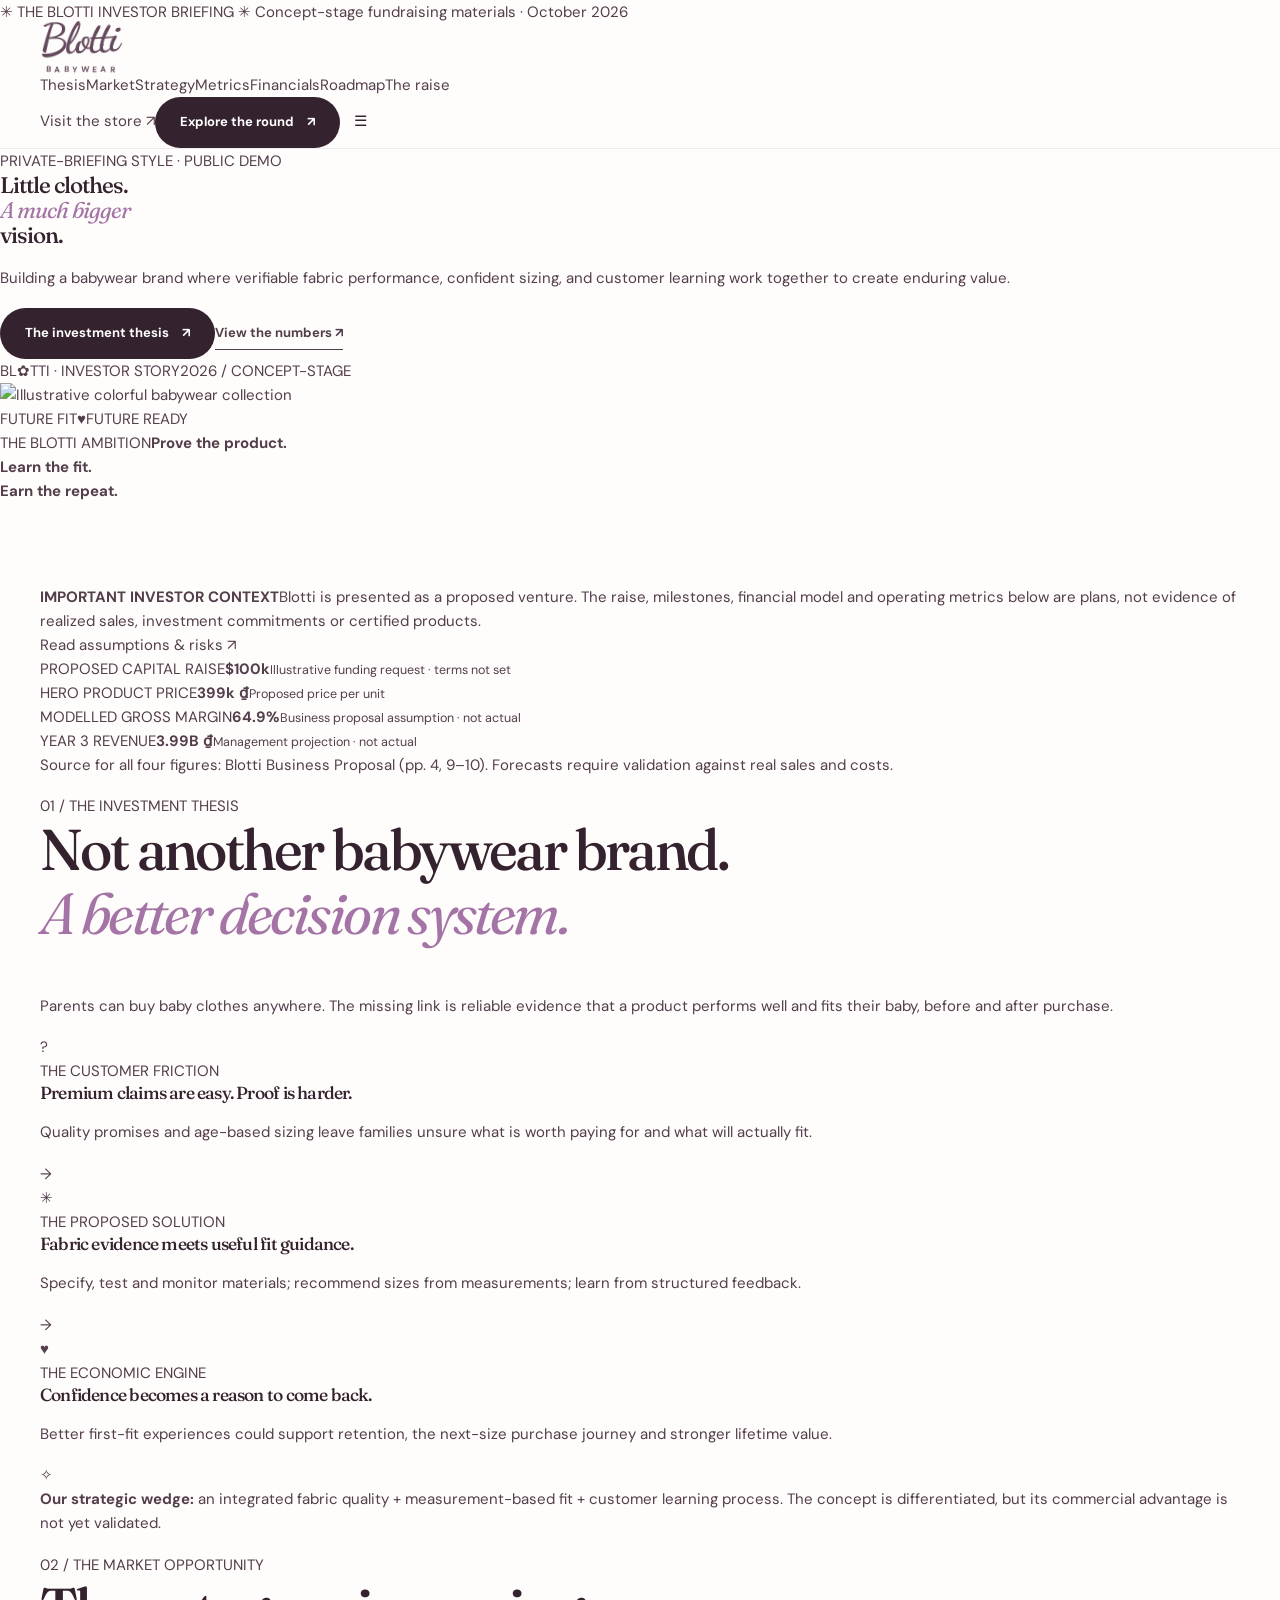
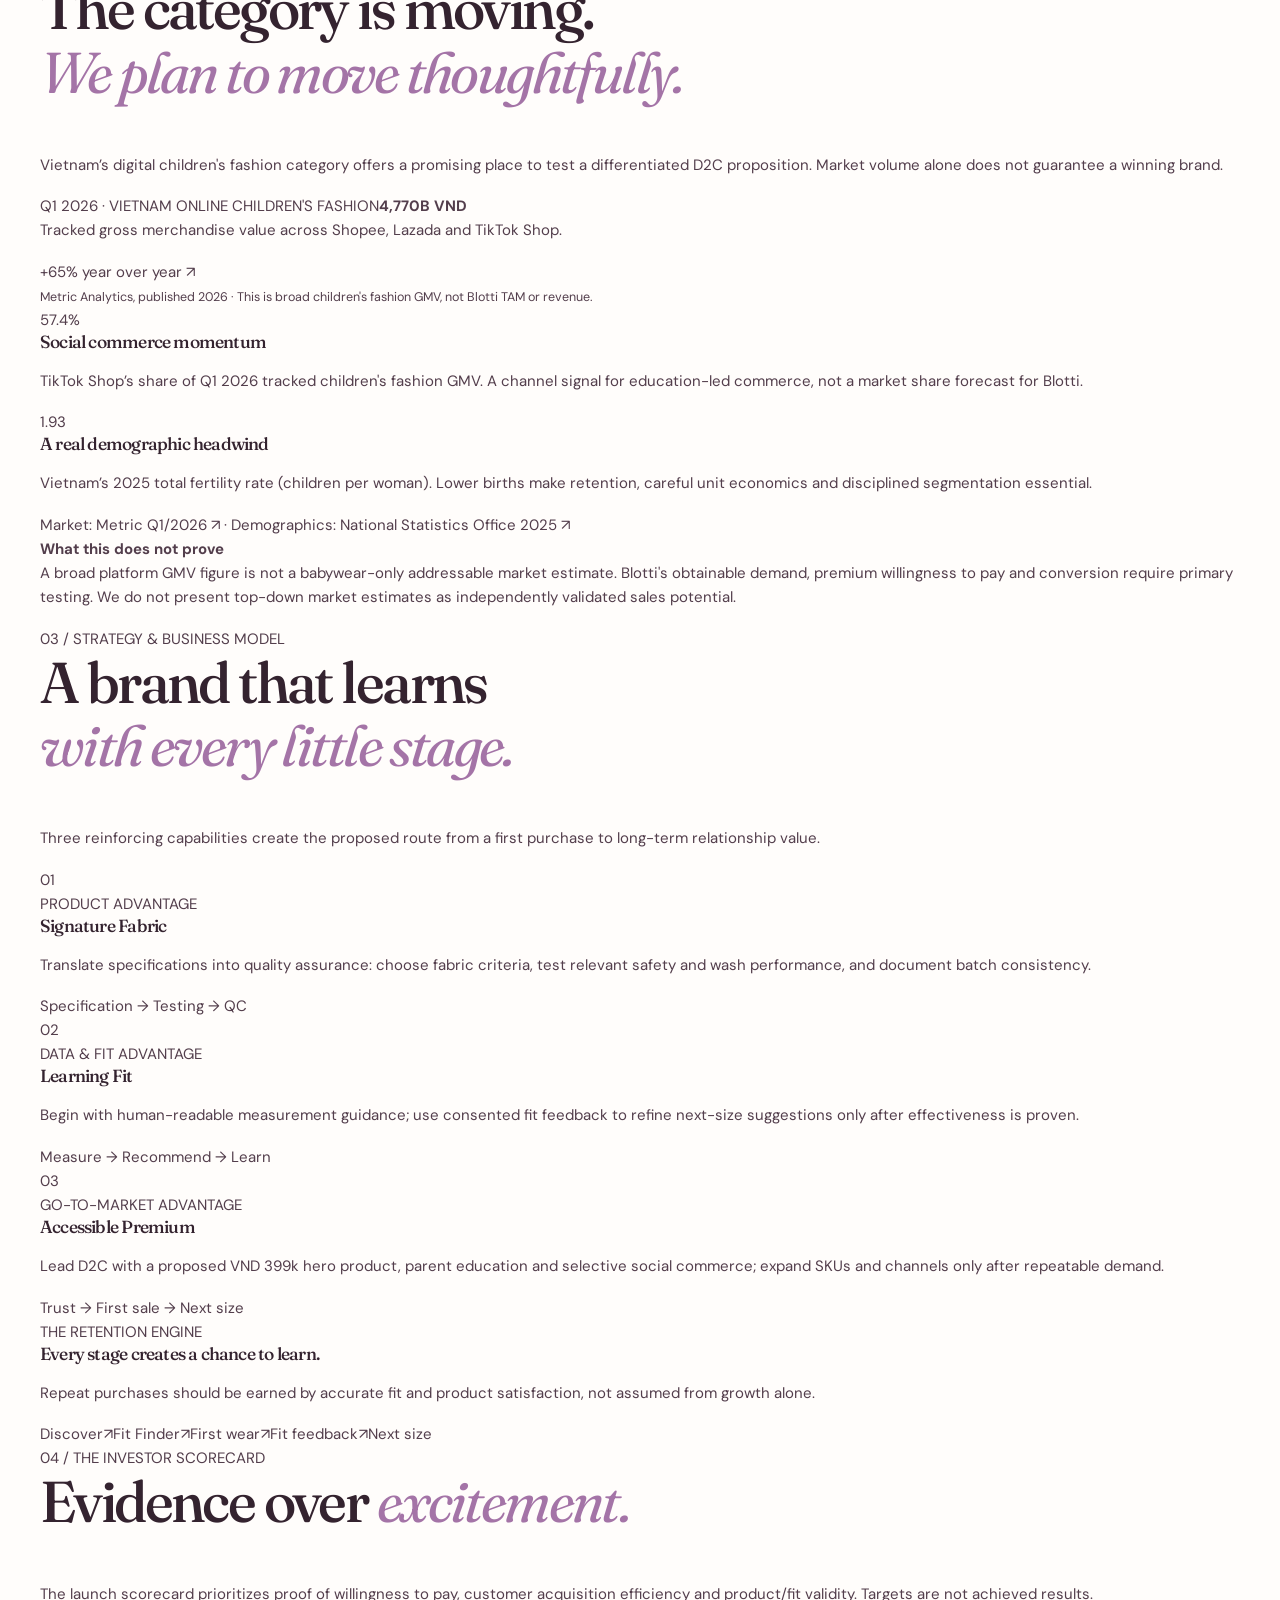
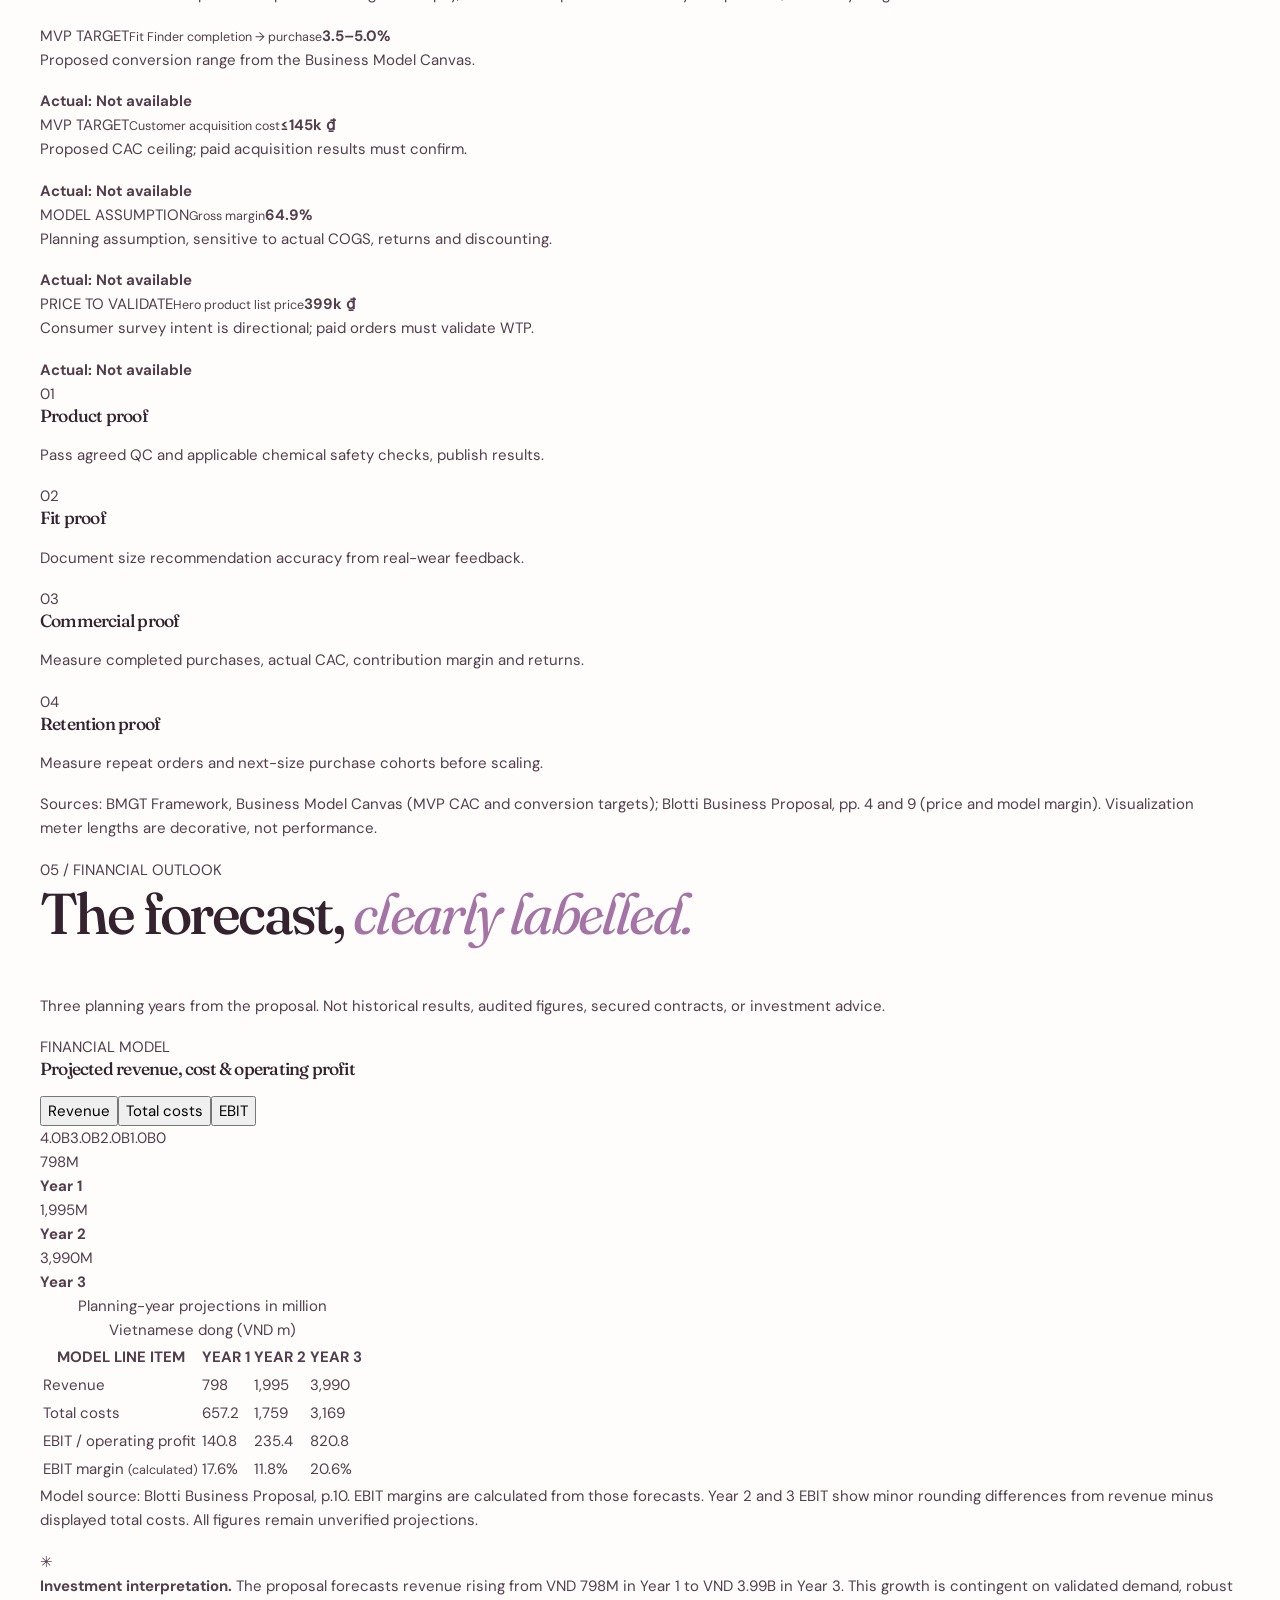
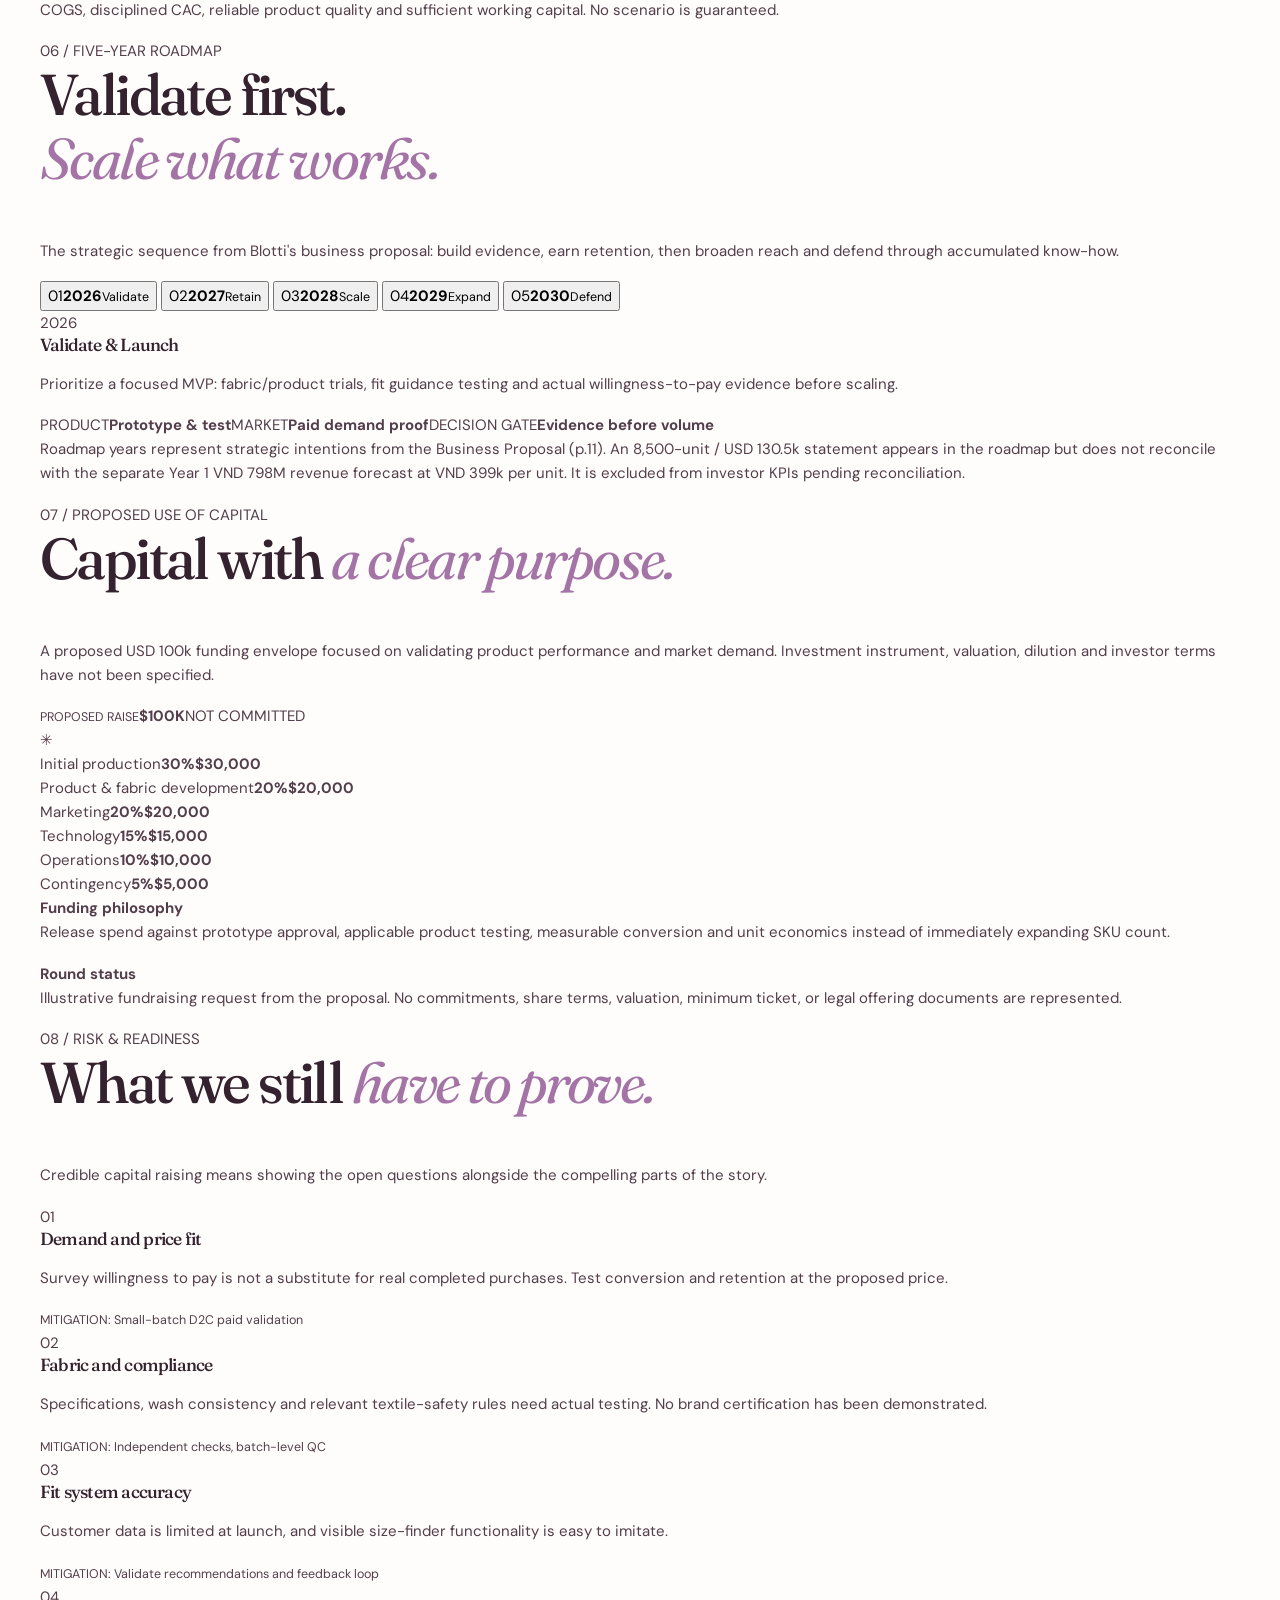
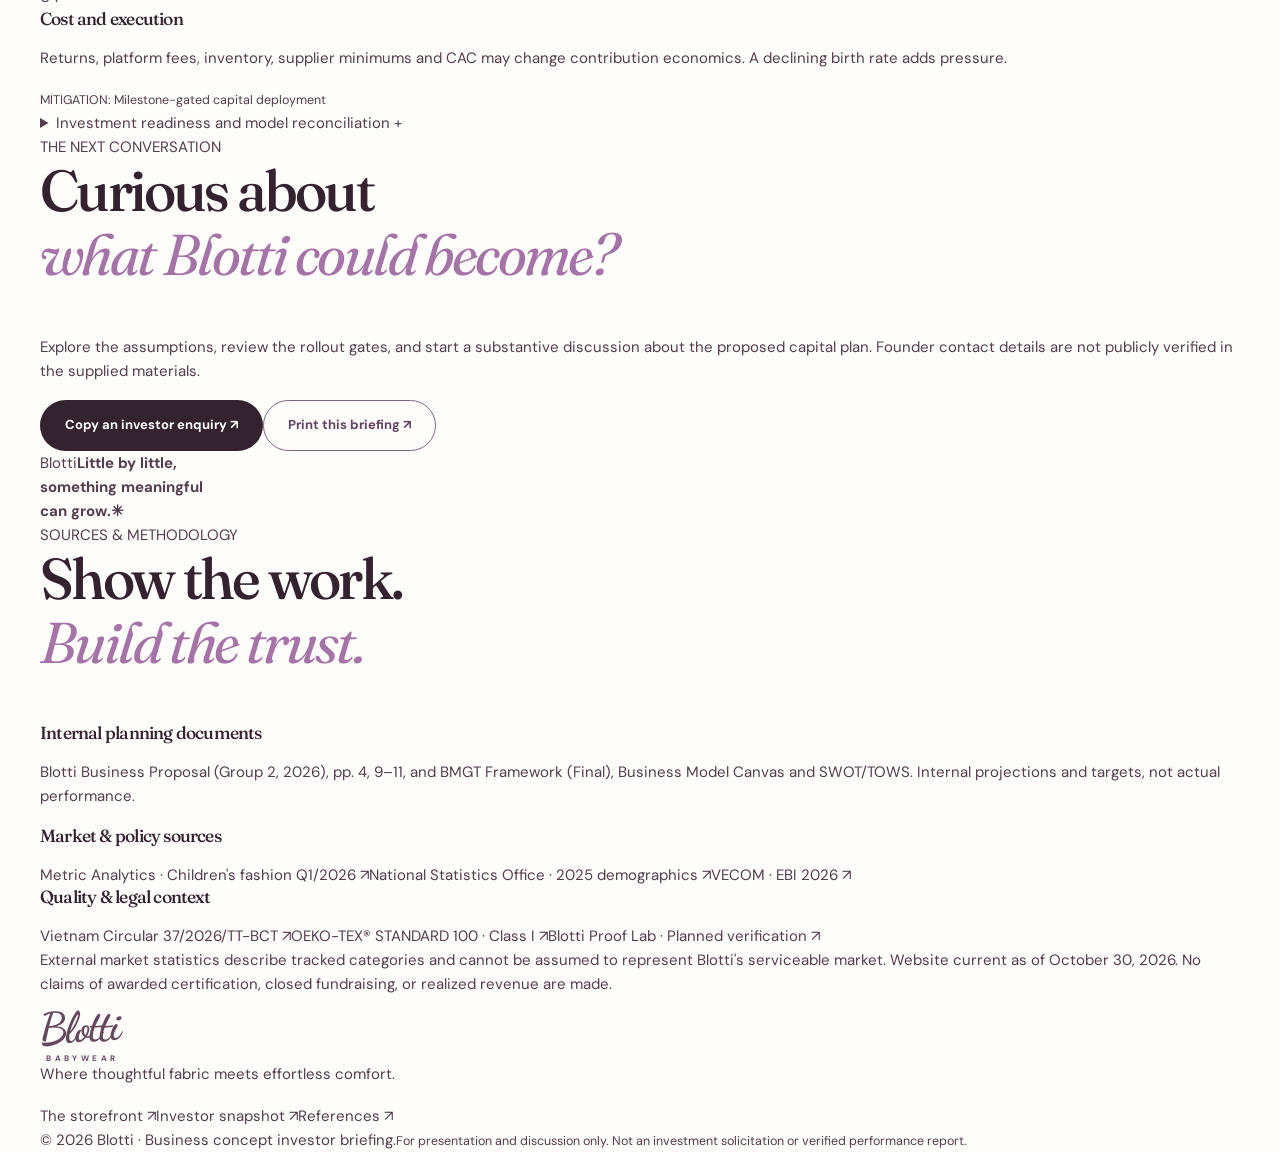
==== investors.html @ e16238f8 "feat: add evidence-led investor briefing landing page" ====
<!doctype html>
<html lang="en">
<head>
  <meta charset="utf-8"><meta name="viewport" content="width=device-width, initial-scale=1"><meta name="theme-color" content="#f4e7ef">
  <meta name="description" content="Explore Blotti Babywear's investment thesis, Vietnam market signals, D2C strategy, proposed funding allocation, financial projections, milestones and risks.">
  <title>Invest in Blotti | Investor Briefing & Strategy</title>
  <link rel="preconnect" href="https://fonts.googleapis.com"><link rel="preconnect" href="https://fonts.gstatic.com" crossorigin>
  <link href="https://fonts.googleapis.com/css2?family=DM+Sans:wght@400;500;600;700;800&family=Dancing+Script:wght@500;600;700&family=Fraunces:opsz,wght,SOFT,WONK@9..144,400,30,1;9..144,500,30,1;9..144,600,30,1;9..144,700,30,1&display=swap" rel="stylesheet">
  <link rel="stylesheet" href="styles.css"><link rel="stylesheet" href="investors.css">
  <script src="investors.js" defer></script>
</head>
<body class="investor-page">
  <a class="skip-link" href="#main">Skip to content</a>
  <div class="inv-announcement">✳ <span>THE BLOTTI INVESTOR BRIEFING</span> ✳ <span class="inv-announcement-detail">Concept-stage fundraising materials · October 2026</span></div>
  <header class="site-header">
    <div class="container inv-header-inner">
      <a class="wordmark" href="index.html" aria-label="Blotti Babywear storefront">Blotti<span>BABYWEAR</span></a>
      <nav aria-label="Investor page navigation" class="inv-nav" id="investorNav">
        <a href="#thesis">Thesis</a><a href="#market">Market</a><a href="#strategy">Strategy</a><a href="#metrics">Metrics</a><a href="#financials">Financials</a><a href="#roadmap">Roadmap</a><a href="#raise">The raise</a>
      </nav>
      <div class="inv-header-actions"><a class="inv-store-link" href="index.html">Visit the store ↗</a><a class="pill dark inv-header-cta" href="#raise">Explore the round <span>↗</span></a><button class="icon-button inv-menu-btn" id="invMenuToggle" aria-label="Toggle investor navigation" aria-expanded="false" aria-controls="investorNav">☰</button></div>
    </div>
  </header>
  <main id="main">
    <section class="inv-hero">
      <div class="inv-hero-copy">
        <span class="inv-eyebrow"><span class="inv-dot"></span> PRIVATE-BRIEFING STYLE · PUBLIC DEMO</span>
        <h1>Little clothes.<br><em>A much bigger</em><br>vision.</h1>
        <p class="inv-hero-lead">Building a babywear brand where verifiable fabric performance, confident sizing, and customer learning work together to create enduring value.</p>
        <div class="inv-hero-buttons"><a class="pill dark" href="#thesis">The investment thesis <span>↗</span></a><a href="#financials" class="text-link">View the numbers ↗</a></div>
        <div class="inv-hero-foot"><span>BL<span class="inv-flower">✿</span>TTI · INVESTOR STORY</span><span>2026 / CONCEPT-STAGE</span></div>
      </div>
      <div class="inv-hero-art">
        <img id="invHeroImage" src="https://images.unsplash.com/photo-1766918780916-228d10b071be?auto=format&fit=crop&w=1200&q=82" alt="Illustrative colorful babywear collection" loading="eager">
        <div class="inv-art-gradient"></div>
        <div class="inv-hero-seal"><span>FUTURE FIT</span><b>♥</b><span>FUTURE READY</span></div>
        <div class="inv-hero-overlay-card"><span>THE BLOTTI AMBITION</span><strong>Prove the product.<br>Learn the fit.<br>Earn the repeat.</strong></div>
      </div>
      <div class="inv-hero-wave"><svg viewBox="0 0 1440 84" preserveAspectRatio="none" aria-hidden="true"><path d="M0 52c206-52 335 35 555-2s384-41 550 0 233 12 335-14v48H0Z" fill="#fffdfb"/></svg></div>
    </section>
    <div class="inv-status-banner container"><div><b>IMPORTANT INVESTOR CONTEXT</b><span>Blotti is presented as a proposed venture. The raise, milestones, financial model and operating metrics below are plans, not evidence of realized sales, investment commitments or certified products.</span></div><a href="#disclosures">Read assumptions & risks ↗</a></div>
    <section class="inv-section inv-stat-overview" id="snapshot"><div class="container">
      <div class="inv-stat-grid">
        <div class="inv-top-stat"><span>PROPOSED CAPITAL RAISE</span><strong>$100<span>k</span></strong><small>Illustrative funding request · terms not set</small></div>
        <div class="inv-top-stat"><span>HERO PRODUCT PRICE</span><strong>399<span>k ₫</span></strong><small>Proposed price per unit</small></div>
        <div class="inv-top-stat"><span>MODELLED GROSS MARGIN</span><strong>64.9<span>%</span></strong><small>Business proposal assumption · not actual</small></div>
        <div class="inv-top-stat"><span>YEAR 3 REVENUE</span><strong>3.99<span>B ₫</span></strong><small>Management projection · not actual</small></div>
      </div>
      <p class="inv-micro-source">Source for all four figures: Blotti Business Proposal (pp. 4, 9–10). Forecasts require validation against real sales and costs.</p>
    </div></section>
    <section class="inv-section inv-thesis-section" id="thesis"><div class="container">
      <div class="inv-section-header inv-split"><div><span class="inv-eyebrow">01 / THE INVESTMENT THESIS</span><h2>Not another babywear brand.<br><em>A better decision system.</em></h2></div><p>Parents can buy baby clothes anywhere. The missing link is reliable evidence that a product performs well and fits their baby, before and after purchase.</p></div>
      <div class="inv-thesis-flow">
        <article class="inv-thesis-card first"><div class="inv-thesis-icon">?</div><span>THE CUSTOMER FRICTION</span><h3>Premium claims are easy. Proof is harder.</h3><p>Quality promises and age-based sizing leave families unsure what is worth paying for and what will actually fit.</p></article>
        <div class="inv-flow-arrow" aria-hidden="true">→</div>
        <article class="inv-thesis-card second"><div class="inv-thesis-icon">✳</div><span>THE PROPOSED SOLUTION</span><h3>Fabric evidence meets useful fit guidance.</h3><p>Specify, test and monitor materials; recommend sizes from measurements; learn from structured feedback.</p></article>
        <div class="inv-flow-arrow" aria-hidden="true">→</div>
        <article class="inv-thesis-card third"><div class="inv-thesis-icon">♥</div><span>THE ECONOMIC ENGINE</span><h3>Confidence becomes a reason to come back.</h3><p>Better first-fit experiences could support retention, the next-size purchase journey and stronger lifetime value.</p></article>
      </div>
      <div class="inv-thesis-bottom"><span>✧</span><p><b>Our strategic wedge:</b> an integrated fabric quality + measurement-based fit + customer learning process. The concept is differentiated, but its commercial advantage is not yet validated.</p></div>
    </div></section>
    <section class="inv-section inv-market-section" id="market"><div class="container">
      <div class="inv-section-header inv-split"><div><span class="inv-eyebrow">02 / THE MARKET OPPORTUNITY</span><h2>The category is moving.<br><em>We plan to move thoughtfully.</em></h2></div><p>Vietnam’s digital children's fashion category offers a promising place to test a differentiated D2C proposition. Market volume alone does not guarantee a winning brand.</p></div>
      <div class="inv-market-layout">
        <article class="inv-market-primary"><span>Q1 2026 · VIETNAM ONLINE CHILDREN'S FASHION</span><strong>4,770<span>B VND</span></strong><p>Tracked gross merchandise value across Shopee, Lazada and TikTok Shop.</p><div class="inv-market-tag">+65% year over year ↗</div><small>Metric Analytics, published 2026 · This is broad children's fashion GMV, not Blotti TAM or revenue.</small></article>
        <div class="inv-market-side">
          <article><div class="inv-market-circle peach">57.4%</div><div><h3>Social commerce momentum</h3><p>TikTok Shop’s share of Q1 2026 tracked children's fashion GMV. A channel signal for education-led commerce, not a market share forecast for Blotti.</p></div></article>
          <article><div class="inv-market-circle mint">1.93</div><div><h3>A real demographic headwind</h3><p>Vietnam’s 2025 total fertility rate (children per woman). Lower births make retention, careful unit economics and disciplined segmentation essential.</p></div></article>
        </div>
      </div>
      <div class="inv-source-row">Market: <a target="_blank" rel="noopener noreferrer" href="https://metric.vn/insights/quy-1-2026-tiktok-shop-soan-ngoi-shopee-dan-dau-nganh-thoi-trang-tre-em-tren-tmdt-viet-nam/">Metric Q1/2026 ↗</a> · Demographics: <a target="_blank" rel="noopener noreferrer" href="https://www.nso.gov.vn/en/data-and-statistics/2026/01/press-release-social-economic-situation-in-the-fourth-quarter-and-2025/">National Statistics Office 2025 ↗</a></div>
      <div class="inv-market-principle"><b>What this does not prove</b><p>A broad platform GMV figure is not a babywear-only addressable market estimate. Blotti's obtainable demand, premium willingness to pay and conversion require primary testing. We do not present top-down market estimates as independently validated sales potential.</p></div>
    </div></section>
    <section class="inv-section inv-strategy-section" id="strategy"><div class="container">
      <div class="inv-section-header center"><span class="inv-eyebrow">03 / STRATEGY & BUSINESS MODEL</span><h2>A brand that learns<br><em>with every little stage.</em></h2><p>Three reinforcing capabilities create the proposed route from a first purchase to long-term relationship value.</p></div>
      <div class="inv-pillars">
        <article class="inv-pillar"><div class="inv-pillar-symbol one">01</div><span>PRODUCT ADVANTAGE</span><h3>Signature Fabric</h3><p>Translate specifications into quality assurance: choose fabric criteria, test relevant safety and wash performance, and document batch consistency.</p><div class="inv-pillar-footer">Specification → Testing → QC</div></article>
        <article class="inv-pillar"><div class="inv-pillar-symbol two">02</div><span>DATA & FIT ADVANTAGE</span><h3>Learning Fit</h3><p>Begin with human-readable measurement guidance; use consented fit feedback to refine next-size suggestions only after effectiveness is proven.</p><div class="inv-pillar-footer">Measure → Recommend → Learn</div></article>
        <article class="inv-pillar"><div class="inv-pillar-symbol three">03</div><span>GO-TO-MARKET ADVANTAGE</span><h3>Accessible Premium</h3><p>Lead D2C with a proposed VND 399k hero product, parent education and selective social commerce; expand SKUs and channels only after repeatable demand.</p><div class="inv-pillar-footer">Trust → First sale → Next size</div></article>
      </div>
      <div class="inv-flywheel"><div class="inv-flywheel-caption"><span class="inv-eyebrow">THE RETENTION ENGINE</span><h3>Every stage creates a chance to learn.</h3><p>Repeat purchases should be earned by accurate fit and product satisfaction, not assumed from growth alone.</p></div><div class="inv-flywheel-steps"><span>Discover</span><i>↗</i><span>Fit Finder</span><i>↗</i><span>First wear</span><i>↗</i><span>Fit feedback</span><i>↗</i><span>Next size</span></div></div>
    </div></section>
    <section class="inv-section inv-metrics-section" id="metrics"><div class="container">
      <div class="inv-section-header inv-split"><div><span class="inv-eyebrow">04 / THE INVESTOR SCORECARD</span><h2>Evidence over <em>excitement.</em></h2></div><p>The launch scorecard prioritizes proof of willingness to pay, customer acquisition efficiency and product/fit validity. Targets are not achieved results.</p></div>
      <div class="inv-metric-grid">
        <article class="inv-metric-card"><span class="inv-metric-state">MVP TARGET</span><small>Fit Finder completion → purchase</small><strong>3.5–5.0%</strong><p>Proposed conversion range from the Business Model Canvas.</p><span class="inv-meter"><span style="width:55%"></span></span><b>Actual: Not available</b></article>
        <article class="inv-metric-card"><span class="inv-metric-state">MVP TARGET</span><small>Customer acquisition cost</small><strong>≤145k ₫</strong><p>Proposed CAC ceiling; paid acquisition results must confirm.</p><span class="inv-meter"><span style="width:44%"></span></span><b>Actual: Not available</b></article>
        <article class="inv-metric-card"><span class="inv-metric-state">MODEL ASSUMPTION</span><small>Gross margin</small><strong>64.9%</strong><p>Planning assumption, sensitive to actual COGS, returns and discounting.</p><span class="inv-meter"><span style="width:65%"></span></span><b>Actual: Not available</b></article>
        <article class="inv-metric-card"><span class="inv-metric-state">PRICE TO VALIDATE</span><small>Hero product list price</small><strong>399k ₫</strong><p>Consumer survey intent is directional; paid orders must validate WTP.</p><span class="inv-meter"><span style="width:50%"></span></span><b>Actual: Not available</b></article>
      </div>
      <div class="inv-metrics-gates"><div><span>01</span><h3>Product proof</h3><p>Pass agreed QC and applicable chemical safety checks, publish results.</p></div><div><span>02</span><h3>Fit proof</h3><p>Document size recommendation accuracy from real-wear feedback.</p></div><div><span>03</span><h3>Commercial proof</h3><p>Measure completed purchases, actual CAC, contribution margin and returns.</p></div><div><span>04</span><h3>Retention proof</h3><p>Measure repeat orders and next-size purchase cohorts before scaling.</p></div></div>
      <p class="inv-micro-source">Sources: BMGT Framework, Business Model Canvas (MVP CAC and conversion targets); Blotti Business Proposal, pp. 4 and 9 (price and model margin). Visualization meter lengths are decorative, not performance.</p>
    </div></section>
    <section class="inv-section inv-financial-section" id="financials"><div class="container">
      <div class="inv-section-header inv-split"><div><span class="inv-eyebrow">05 / FINANCIAL OUTLOOK</span><h2>The forecast, <em>clearly labelled.</em></h2></div><p>Three planning years from the proposal. Not historical results, audited figures, secured contracts, or investment advice.</p></div>
      <div class="inv-finance-panel">
        <div class="inv-finance-controls"><div><span class="inv-eyebrow">FINANCIAL MODEL</span><h3>Projected revenue, cost & operating profit</h3></div><div class="inv-finance-switch" role="group" aria-label="Select chart metric"><button type="button" data-fin-metric="revenue" class="selected" aria-pressed="true">Revenue</button><button type="button" data-fin-metric="costs" aria-pressed="false">Total costs</button><button type="button" data-fin-metric="ebit" aria-pressed="false">EBIT</button></div></div>
        <div class="inv-finance-viz" id="finViz" role="img" aria-label="Bar chart showing projected revenue by year: Year 1 VND 798 million, Year 2 VND 1,995 million and Year 3 VND 3,990 million."><div class="inv-chart-y"><span>4.0B</span><span>3.0B</span><span>2.0B</span><span>1.0B</span><span>0</span></div><div class="inv-chart-plot"><div class="inv-chart-gridline"></div><div class="inv-chart-bars"><div class="inv-bar-column"><span class="inv-bar-value">798M</span><div class="inv-bar-track"><div class="inv-bar" style="height:20%"></div></div><strong>Year 1</strong></div><div class="inv-bar-column"><span class="inv-bar-value">1,995M</span><div class="inv-bar-track"><div class="inv-bar" style="height:50%"></div></div><strong>Year 2</strong></div><div class="inv-bar-column"><span class="inv-bar-value">3,990M</span><div class="inv-bar-track"><div class="inv-bar" style="height:100%"></div></div><strong>Year 3</strong></div></div></div></div>
        <div class="inv-finance-table-wrap"><table class="inv-finance-table"><caption>Planning-year projections in million Vietnamese dong (VND m)</caption><thead><tr><th>MODEL LINE ITEM</th><th>YEAR 1</th><th>YEAR 2</th><th>YEAR 3</th></tr></thead><tbody><tr><td>Revenue</td><td>798</td><td>1,995</td><td>3,990</td></tr><tr><td>Total costs</td><td>657.2</td><td>1,759</td><td>3,169</td></tr><tr><td>EBIT / operating profit</td><td>140.8</td><td>235.4</td><td>820.8</td></tr><tr class="inv-derived"><td>EBIT margin <small>(calculated)</small></td><td>17.6%</td><td>11.8%</td><td>20.6%</td></tr></tbody></table></div>
        <p class="inv-finance-foot">Model source: Blotti Business Proposal, p.10. EBIT margins are calculated from those forecasts. Year 2 and 3 EBIT show minor rounding differences from revenue minus displayed total costs. All figures remain unverified projections.</p>
      </div>
      <div class="inv-finance-insight"><span>✳</span><p><b>Investment interpretation.</b> The proposal forecasts revenue rising from VND 798M in Year 1 to VND 3.99B in Year 3. This growth is contingent on validated demand, robust COGS, disciplined CAC, reliable product quality and sufficient working capital. No scenario is guaranteed.</p></div>
    </div></section>
    <section class="inv-section inv-roadmap-section" id="roadmap"><div class="container">
      <div class="inv-section-header inv-split"><div><span class="inv-eyebrow">06 / FIVE-YEAR ROADMAP</span><h2>Validate first.<br><em>Scale what works.</em></h2></div><p>The strategic sequence from Blotti's business proposal: build evidence, earn retention, then broaden reach and defend through accumulated know-how.</p></div>
      <div class="inv-roadmap-track" role="tablist" aria-label="Roadmap year">
        <button role="tab" aria-selected="true" class="active" data-roadmap="2026"><span>01</span><strong>2026</strong><small>Validate</small></button>
        <button role="tab" aria-selected="false" data-roadmap="2027"><span>02</span><strong>2027</strong><small>Retain</small></button>
        <button role="tab" aria-selected="false" data-roadmap="2028"><span>03</span><strong>2028</strong><small>Scale</small></button>
        <button role="tab" aria-selected="false" data-roadmap="2029"><span>04</span><strong>2029</strong><small>Expand</small></button>
        <button role="tab" aria-selected="false" data-roadmap="2030"><span>05</span><strong>2030</strong><small>Defend</small></button>
      </div>
      <article class="inv-roadmap-detail" id="roadmapDetail" role="tabpanel" aria-live="polite"><div><span class="inv-roadmap-year">2026</span><h3>Validate & Launch</h3><p>Prioritize a focused MVP: fabric/product trials, fit guidance testing and actual willingness-to-pay evidence before scaling.</p></div><div class="inv-roadmap-checks"><span>PRODUCT</span><b>Prototype & test</b><span>MARKET</span><b>Paid demand proof</b><span>DECISION GATE</span><b>Evidence before volume</b></div></article>
      <p class="inv-roadmap-caveat">Roadmap years represent strategic intentions from the Business Proposal (p.11). An 8,500-unit / USD 130.5k statement appears in the roadmap but does not reconcile with the separate Year 1 VND 798M revenue forecast at VND 399k per unit. It is excluded from investor KPIs pending reconciliation.</p>
    </div></section>
    <section class="inv-section inv-round-section" id="raise"><div class="container">
      <div class="inv-section-header inv-split"><div><span class="inv-eyebrow">07 / PROPOSED USE OF CAPITAL</span><h2>Capital with <em>a clear purpose.</em></h2></div><p>A proposed USD 100k funding envelope focused on validating product performance and market demand. Investment instrument, valuation, dilution and investor terms have not been specified.</p></div>
      <div class="inv-round-panel">
        <div class="inv-donut-wrapper"><div class="inv-donut" role="img" aria-label="Proposed 100,000 US dollar capital allocation: 30 percent production, 20 percent fabric and product development, 20 percent marketing, 15 percent technology, 10 percent operations, and 5 percent contingency."><div><small>PROPOSED RAISE</small><strong>$100K</strong><span>NOT COMMITTED</span></div></div><div class="inv-donut-decor" aria-hidden="true">✳</div></div>
        <div class="inv-allocation-list"><div><span class="inv-legend-dot" style="background:#e895b4"></span><span>Initial production</span><strong>30%</strong><b>$30,000</b></div><div><span class="inv-legend-dot" style="background:#c0a2e7"></span><span>Product & fabric development</span><strong>20%</strong><b>$20,000</b></div><div><span class="inv-legend-dot" style="background:#a6caf2"></span><span>Marketing</span><strong>20%</strong><b>$20,000</b></div><div><span class="inv-legend-dot" style="background:#a8d8be"></span><span>Technology</span><strong>15%</strong><b>$15,000</b></div><div><span class="inv-legend-dot" style="background:#f4d692"></span><span>Operations</span><strong>10%</strong><b>$10,000</b></div><div><span class="inv-legend-dot" style="background:#ead1ba"></span><span>Contingency</span><strong>5%</strong><b>$5,000</b></div></div>
      </div>
      <div class="inv-round-notes"><div><strong>Funding philosophy</strong><p>Release spend against prototype approval, applicable product testing, measurable conversion and unit economics instead of immediately expanding SKU count.</p></div><div><strong>Round status</strong><p>Illustrative fundraising request from the proposal. No commitments, share terms, valuation, minimum ticket, or legal offering documents are represented.</p></div></div>
    </div></section>
    <section class="inv-section inv-disclosure-section" id="disclosures"><div class="container">
      <div class="inv-section-header inv-split"><div><span class="inv-eyebrow">08 / RISK & READINESS</span><h2>What we still <em>have to prove.</em></h2></div><p>Credible capital raising means showing the open questions alongside the compelling parts of the story.</p></div>
      <div class="inv-risk-grid"><article><span class="inv-risk-number">01</span><h3>Demand and price fit</h3><p>Survey willingness to pay is not a substitute for real completed purchases. Test conversion and retention at the proposed price.</p><small>MITIGATION: Small-batch D2C paid validation</small></article><article><span class="inv-risk-number">02</span><h3>Fabric and compliance</h3><p>Specifications, wash consistency and relevant textile-safety rules need actual testing. No brand certification has been demonstrated.</p><small>MITIGATION: Independent checks, batch-level QC</small></article><article><span class="inv-risk-number">03</span><h3>Fit system accuracy</h3><p>Customer data is limited at launch, and visible size-finder functionality is easy to imitate.</p><small>MITIGATION: Validate recommendations and feedback loop</small></article><article><span class="inv-risk-number">04</span><h3>Cost and execution</h3><p>Returns, platform fees, inventory, supplier minimums and CAC may change contribution economics. A declining birth rate adds pressure.</p><small>MITIGATION: Milestone-gated capital deployment</small></article></div>
      <details class="inv-details"><summary>Investment readiness and model reconciliation <span>+</span></summary><div><p><b>Not yet supplied:</b> audited or actual sales, dated purchase cohorts, order-level COGS, lab certificates, contracts, documented CAC/retention results, cap table, valuation, financing structure, and investor subscription materials.</p><p><b>Internal inconsistencies requiring confirmation:</b> the five-year roadmap's 8,500-unit / $130.5k launch statement and Year 1 financials (VND 798M); the presentation's SOM $45,563 versus displayed 0.61% of $6M SAM (arithmetic is approximately 0.76%). Neither is shown as a verified investment metric.</p><p><b>Presentation limitation:</b> a static academic business concept website does not constitute a securities offer, audited projection or assurance of future returns.</p></div></details>
    </div></section>
    <section class="inv-section inv-investor-cta" id="connect"><div class="container inv-cta-layout"><div><span class="inv-eyebrow">THE NEXT CONVERSATION</span><h2>Curious about<br><em>what Blotti could become?</em></h2><p>Explore the assumptions, review the rollout gates, and start a substantive discussion about the proposed capital plan. Founder contact details are not publicly verified in the supplied materials.</p><div class="inv-cta-buttons"><button class="pill dark" id="copyEnquiry" type="button">Copy an investor enquiry ↗</button><button class="pill outline" type="button" id="printBrief">Print this briefing ↗</button></div><span id="invActionStatus" aria-live="polite"></span></div><div class="inv-cta-art"><div class="inv-cta-paper"><span>Blotti</span><strong>Little by little,<br>something meaningful<br>can grow.</strong><b>✳</b></div></div></div></section>
    <section class="inv-sources-section" id="sources"><div class="container"><div class="inv-sources-heading"><span class="inv-eyebrow">SOURCES & METHODOLOGY</span><h2>Show the work.<br><em>Build the trust.</em></h2></div><div class="inv-sources-grid"><div><h3>Internal planning documents</h3><p>Blotti Business Proposal (Group 2, 2026), pp. 4, 9–11, and BMGT Framework (Final), Business Model Canvas and SWOT/TOWS. Internal projections and targets, not actual performance.</p></div><div><h3>Market & policy sources</h3><a href="https://metric.vn/insights/quy-1-2026-tiktok-shop-soan-ngoi-shopee-dan-dau-nganh-thoi-trang-tre-em-tren-tmdt-viet-nam/" target="_blank" rel="noopener noreferrer">Metric Analytics · Children's fashion Q1/2026 ↗</a><a href="https://www.nso.gov.vn/en/data-and-statistics/2026/01/press-release-social-economic-situation-in-the-fourth-quarter-and-2025/" target="_blank" rel="noopener noreferrer">National Statistics Office · 2025 demographics ↗</a><a href="https://en.vecom.vn/e-commerce-business-index-report-2026" target="_blank" rel="noopener noreferrer">VECOM · EBI 2026 ↗</a></div><div><h3>Quality & legal context</h3><a href="https://chinhphu.vn/?classid=1&docid=218714&orggroupid=4&pageid=27160" target="_blank" rel="noopener noreferrer">Vietnam Circular 37/2026/TT-BCT ↗</a><a href="https://www.oeko-tex.com/en/our-standards/oeko-tex-standard-100/" target="_blank" rel="noopener noreferrer">OEKO-TEX® STANDARD 100 · Class I ↗</a><a href="index.html#proof">Blotti Proof Lab · Planned verification ↗</a></div></div><p class="inv-research-note">External market statistics describe tracked categories and cannot be assumed to represent Blotti's serviceable market. Website current as of October 30, 2026. No claims of awarded certification, closed fundraising, or realized revenue are made.</p></div></section>
  </main>
  <footer class="inv-footer"><div class="container inv-footer-content"><div><a class="wordmark" href="index.html">Blotti<span>BABYWEAR</span></a><p>Where thoughtful fabric meets effortless comfort.</p></div><div><a href="index.html">The storefront ↗</a><a href="#snapshot">Investor snapshot ↗</a><a href="#sources">References ↗</a></div><div><span>© 2026 Blotti · Business concept investor briefing.</span><small>For presentation and discussion only. Not an investment solicitation or verified performance report.</small></div></div></footer>
</body></html>
---- styles.css ----
:root{--ink:#533e4c;--ink-dark:#34232f;--muted:#756673;--cream:#fffdfb;--blush:#fcf1f3;--lilac:#e8dcf2;--lav:#d2b9e3;--sage:#dae7d6;--peach:#f8d8c9;--sky:#d7e7fb;--butter:#f6e9b6;--pink:#efb6cc;--line:#e8dfe7;--heading:'Fraunces',Georgia,serif;--body:'DM Sans',Arial,sans-serif;--script:'Dancing Script',cursive;--radius:24px;--ease:cubic-bezier(.2,.8,.2,1)}*{box-sizing:border-box}html{scroll-behavior:smooth;scroll-padding-top:95px}body{margin:0;background:var(--cream);font:400 15px/1.6 var(--body);color:var(--ink);-webkit-font-smoothing:antialiased}body.no-scroll{overflow:hidden}button,input,select{font:inherit}button{cursor:pointer}a{color:inherit;text-decoration:none}img{display:block;width:100%;height:100%;object-fit:cover}h1,h2,h3,p{margin-top:0}h1,h2,h3{font-family:var(--heading);font-weight:500;line-height:1.11;letter-spacing:-.045em;color:var(--ink-dark)}h2{font-size:clamp(2.75rem,4.5vw,5rem)}h2 em,h1 em{font-weight:400;font-style:italic;color:#a474a7}p{margin-bottom:1.1rem}.container{width:min(1200px,calc(100% - 76px));margin-inline:auto}.section{padding:112px 0}.section-heading{max-width:790px;margin-bottom:48px}.section-heading.center{text-align:center;margin-inline:auto}.section-heading h2{margin:.4rem 0 1rem}.section-heading p{color:var(--muted);max-width:560px;margin:auto;font-size:16px}.eyebrow{font:700 11px/1.5 var(--body);letter-spacing:.17em;color:#91608d;text-transform:uppercase}.icon{width:21px;height:21px;fill:none;stroke:currentColor;stroke-width:1.65;stroke-linecap:round;stroke-linejoin:round;flex-shrink:0}.svg-defs{position:absolute;width:0;height:0;overflow:hidden}.skip-link{position:absolute;z-index:120;left:16px;top:-100px;background:#fff;padding:12px 16px}.skip-link:focus{top:12px}.pill{border:1px solid transparent;min-height:51px;padding:0 24px;border-radius:50px;display:inline-flex;align-items:center;justify-content:center;gap:13px;font-weight:700;font-size:13px;transition:transform .3s var(--ease),background .2s,color .2s,box-shadow .3s;white-space:nowrap}.pill .icon{width:17px;height:17px}.pill:hover{transform:translateY(-3px);box-shadow:0 10px 28px #523b4a20}.pill:active{transform:translateY(0)}.pill.dark{background:var(--ink-dark);color:#fff}.pill.dark:hover{background:#815f79}.pill.outline{border-color:#7f667c;color:#63445e;background:transparent}.pill.subtle{background:#f0e8ef}.pill.small{min-height:40px;padding-inline:18px}.text-link{font-weight:700;font-size:13px;display:inline-flex;gap:12px;align-items:center;border-bottom:1px solid currentColor;padding-bottom:5px}.text-link:hover{color:#a474a7}.link-reset{background:none;border:0;font-weight:700;text-decoration:underline;text-underline-offset:4px;color:#694c66}.icon-button{display:inline-grid;place-items:center;width:40px;height:40px;border:0;border-radius:50%;background:transparent;color:var(--ink-dark);position:relative;transition:background .2s,transform .2s}.icon-button:hover{background:#efe5ed;transform:translateY(-1px)}.icon-count{position:absolute;right:-2px;top:-3px;min-width:16px;height:16px;display:grid;place-items:center;background:#a16d9e;color:white;font-size:9px;font-weight:800;border-radius:50%;padding:0 3px}.icon-count[hidden]{display:none}.announcement{display:flex;align-items:center;justify-content:center;gap:14px;text-align:center;padding:9px 12px;min-height:35px;background:#b88fb7;color:#fff;font-size:11px;font-weight:600;letter-spacing:.04em}.announcement-sparkle{color:#fceec1}.announce-divider{font-size:8px;opacity:.7}.site-header{position:sticky;top:0;z-index:80;background:rgba(255,253,251,.95);border-bottom:1px solid #f0e9ed;backdrop-filter:blur(16px)}.header-inner{min-height:79px;display:grid;grid-template-columns:210px minmax(0,1fr) 155px;align-items:center;gap:24px}.wordmark{display:inline-flex;flex-direction:column;align-items:center;justify-content:center;width:max-content;font:700 43px/.67 var(--script);letter-spacing:-.04em;color:#64495d;transform:rotate(-3deg)}.wordmark span{font:700 8px/1 var(--body);letter-spacing:.43em;transform:rotate(3deg) translateX(2px);margin-top:12px}.main-nav{display:flex;align-items:center;justify-content:center;gap:clamp(12px,2vw,26px)}.main-nav a{font-size:12px;font-weight:600;white-space:nowrap;position:relative}.main-nav a:after{content:"";position:absolute;bottom:-5px;left:0;right:100%;height:1px;background:#9b6695;transition:right .25s}.main-nav a:hover:after{right:0}.header-actions{display:flex;justify-content:flex-end;gap:7px}.mobile-menu-btn{display:none}.search-panel{border-top:1px solid var(--line);background:#fffafc}.search-form{display:flex;align-items:center;gap:15px;padding-block:15px}.search-form input{flex:1;border:0;outline:none;background:none;font-size:16px;min-width:0}.hero{min-height:640px;position:relative;display:grid;grid-template-columns:53% 47%;overflow:hidden;background:#eee1f1}.hero-copy{position:relative;display:flex;align-items:center;background:radial-gradient(ellipse at 8% 0%,#f6ecf7,transparent 60%),linear-gradient(135deg,#ecdbed 0%,#e8dbf1 65%,#f7e2e9 100%);padding:75px 7% 92px max(38px,calc((100vw - 1200px)/2));z-index:1}.hero-inner{max-width:620px;position:relative;z-index:1}.hero .eyebrow{color:#845b81}.eyebrow-flower{font-size:20px;vertical-align:middle;color:#a886b3;margin-right:6px}.hero h1{font-size:clamp(4.2rem,6.7vw,7.75rem);line-height:.99;letter-spacing:-.065em;margin:25px 0 26px}.hero h1 em{color:#a579a8}.hero-underline{position:relative;display:inline-block;z-index:1}.hero-underline:after{content:"";position:absolute;bottom:-10px;left:8%;width:83%;height:18px;background:#f3cbd1;border-radius:70% 28% 65% 35%;transform:rotate(-2deg);z-index:-1;opacity:.8}.hero-lead{font-size:clamp(17px,1.55vw,20px);max-width:470px;line-height:1.55;color:#614b60;margin-bottom:14px}.hero-support{font-size:13px;opacity:.7}.hero-actions{display:flex;gap:25px;align-items:center;margin:31px 0 51px}.hero-chips{display:flex;gap:22px;flex-wrap:wrap;font-size:11px;font-weight:700;letter-spacing:.035em;color:#71556d}.hero-star{position:absolute;font-size:55px;color:#b58cbb;pointer-events:none;animation:float 8s ease-in-out infinite}.hstar1{right:11%;top:13%}.hstar2{bottom:19%;right:10%;color:#ebb9a2;font-size:33px;animation-delay:-3s}.hero-visual{position:relative;min-height:640px;overflow:hidden;background:#d9c9cf}.hero-visual>img{filter:saturate(.8);transform:scale(1.05);transition:transform 1.2s var(--ease)}.hero:hover .hero-visual>img{transform:scale(1.09)}.hero-image-tint{position:absolute;inset:0;background:linear-gradient(90deg,#caafc52a,transparent 30%),linear-gradient(0deg,#583c50a8,transparent 33%)}.round-sticker{position:absolute;top:10%;right:9%;width:138px;height:138px;border-radius:50%;display:flex;flex-direction:column;justify-content:center;align-items:center;background:#f6df9f;color:#5b465a;transform:rotate(13deg);box-shadow:0 12px 45px #553d432a}.round-sticker span{font-size:10px;font-weight:800;letter-spacing:.09em}.round-sticker b{font-family:var(--heading);font-size:38px;color:#d88fa4;line-height:1.35}.hero-photo-note{position:absolute;bottom:14%;left:7%;color:white;font-size:14px;font-weight:500}.hero-photo-note span{margin-left:20px}.hero-wave{position:absolute;bottom:-1px;left:0;right:0;z-index:2;height:87px;pointer-events:none}.hero-wave svg{width:100%;height:100%}.promise-strip{display:grid;grid-template-columns:repeat(3,1fr);gap:24px;padding:33px 0 15px}.promise-strip>div{display:flex;align-items:center;gap:15px;justify-content:center;border-right:1px solid var(--line)}.promise-strip>div:last-child{border:0}.promise-strip p{margin:0}.promise-strip b{display:block;font-family:var(--heading);font-size:18px;font-weight:600;color:var(--ink-dark)}.promise-strip small{display:block;color:var(--muted);font-size:11px;margin-top:1px}.promise-icon{font-size:29px;line-height:1;width:55px;height:55px;display:grid;place-items:center;border-radius:50%;color:#7b5776}.collections-section{padding-top:105px}.collection-grid{display:grid;grid-template-columns:repeat(3,minmax(0,1fr));gap:24px}.collection-card{position:relative;border-radius:140px 140px 26px 26px;padding:15px 15px 24px;overflow:hidden;transition:transform .4s var(--ease),box-shadow .4s var(--ease)}.collection-card:hover{transform:translateY(-10px);box-shadow:0 24px 44px #5b4b5930}.collection-card.lavender{background:#ebdcf2}.collection-card.butter{background:#f9ecc7}.collection-card.peach{background:#fbe0d8}.collection-photo{border-radius:130px 130px 14px 14px;overflow:hidden;height:380px;position:relative}.collection-photo img{transition:transform .9s var(--ease)}.collection-card:hover img{transform:scale(1.08)}.collection-bubble{position:absolute;top:25px;left:25px;border-radius:50%;background:#fffaf5a8;width:43px;height:43px;display:grid;place-items:center;font-family:var(--heading);font-size:18px}.collection-bottom{display:flex;align-items:center;justify-content:space-between;padding:21px 13px 0}.collection-bottom b{display:block;font-family:var(--heading);font-size:26px;font-weight:500;letter-spacing:-.04em;color:var(--ink-dark)}.collection-bottom small{font-size:12px}.circle-arrow{background:#fffaf1;width:39px;height:39px;display:grid;place-items:center;border-radius:50%;font-size:19px}.shop-section{background:#fcf9fb}.shop-heading{display:flex;justify-content:space-between;align-items:end;gap:35px;margin-bottom:38px}.shop-heading h2{margin:.6rem 0 .85rem}.shop-heading p{max-width:630px;color:var(--muted);margin:0}.catalog-note{font-size:11px;border:1px dashed #cfadbc;border-radius:50px;padding:10px 15px;white-space:nowrap;color:#866479}.catalog-toolbar{display:flex;align-items:center;justify-content:space-between;gap:20px;margin-bottom:30px}.filter-tabs{display:flex;flex-wrap:wrap;gap:8px}.filter-tab{border:1px solid #e3d7df;background:transparent;color:#745970;border-radius:30px;padding:10px 18px;font-size:12px;font-weight:700;transition:background .2s,color .2s}.filter-tab:hover{background:#f2e2f1}.filter-tab.active{background:#65475f;color:#fff;border-color:#65475f}.sort-wrap{display:flex;align-items:center;gap:8px;font-size:11px;white-space:nowrap}.sort-wrap select{border:0;background:transparent;color:var(--ink-dark);font-weight:700;cursor:pointer;max-width:180px}.product-grid{display:grid;grid-template-columns:repeat(4,minmax(0,1fr));gap:27px 20px}.product-card{position:relative;min-width:0}.product-media{height:317px;position:relative;border-radius:19px;overflow:hidden;background:var(--product-bg,#efe4ed);display:grid;place-items:center;cursor:pointer}.product-media:before{content:"";position:absolute;width:210px;height:210px;border-radius:50%;background:#fff8;filter:blur(1px);top:13%;left:10%}.product-media:after{content:"✦";position:absolute;color:#ffffffc9;right:19px;bottom:22px;font-size:26px}.product-garment{width:80%;height:88%;position:relative;z-index:1;filter:drop-shadow(0 19px 14px #55425527);transition:transform .45s var(--ease)}.product-card:hover .product-garment{transform:rotate(-3deg) scale(1.065)}.product-badge{position:absolute;top:14px;left:13px;z-index:2;background:#fffdf9e9;border-radius:50px;padding:6px 11px;font-size:9px;font-weight:800;letter-spacing:.035em}.wishlist-btn{position:absolute;right:13px;top:13px;z-index:3;background:#fffef3;width:35px;height:35px;display:grid;place-items:center;border:0;border-radius:50%;color:#77576f}.wishlist-btn .icon{width:18px;height:18px}.wishlist-btn.is-saved{color:#cb6c94}.wishlist-btn.is-saved .icon{fill:#efbad0}.quick-add{position:absolute;bottom:14px;left:14px;right:14px;z-index:3;border:0;border-radius:12px;padding:12px 14px;background:#fffdfbf3;color:#593f54;display:flex;justify-content:space-between;align-items:center;font-size:11px;font-weight:800;transform:translateY(65px);transition:transform .33s var(--ease)}.product-card:hover .quick-add,.quick-add:focus-visible{transform:translateY(0)}.product-details{padding:15px 3px 0}.product-type{font-size:10px;color:#9b8097;letter-spacing:.09em;font-weight:700;text-transform:uppercase}.product-details h3{font-family:var(--body);font-size:14px;font-weight:700;letter-spacing:0;line-height:1.4;margin:5px 0 9px;cursor:pointer}.product-details h3:hover{color:#a36999}.product-price{display:flex;gap:8px;align-items:baseline;font-weight:700;font-size:15px;color:var(--ink-dark)}.product-price small{font-size:11px;font-weight:400;color:#998691;text-decoration:line-through}.product-colors{display:flex;align-items:center;gap:5px;margin-top:10px}.color-dot{width:13px;height:13px;border-radius:50%;border:2px solid #fffcfd;box-shadow:0 0 0 1px #cfc1ca}.product-colors small{font-size:10px;color:#9a8896;margin-left:5px}.shop-end{display:flex;justify-content:center;align-items:center;flex-direction:column;gap:14px;margin-top:45px;font-size:12px;color:#927e8a}.empty-state{grid-column:1/-1;text-align:center;padding:75px 20px;background:#fff;border-radius:20px}.empty-state h3{font-size:28px}.marquee-band{background:#e5cfe7;color:#654d64;overflow:hidden;padding:22px 0;white-space:nowrap}.marquee-track{width:max-content;display:flex;gap:48px;align-items:center;font-family:var(--heading);font-size:27px;letter-spacing:-.03em;animation:marquee 32s linear infinite}.marquee-track span{font-style:italic}.fabric-layout,.fit-layout,.story-layout{display:grid;grid-template-columns:1fr 1fr;gap:7.5%;align-items:center}.fabric-visual{position:relative;min-height:660px;border-radius:310px 310px 24px 24px;background:#f5e7ed;padding:15px}.fabric-visual>img{height:645px;border-radius:300px 300px 14px 14px;filter:saturate(.86)}.fabric-tag{position:absolute;bottom:40px;right:-28px;padding:23px 32px;border-radius:15px 80px 15px 80px;background:#e1d8f0;box-shadow:0 10px 35px #4d3c4430;font-family:var(--heading);font-size:25px;line-height:1.23;transform:rotate(-6deg)}.fabric-tag em{color:#a16fa0}.fabric-flower{position:absolute;left:-32px;top:14%;font-size:95px;color:#e8b3c4;transform:rotate(-18deg)}.fabric-content h2{margin:14px 0 24px}.fabric-content>p{max-width:520px;color:#776c75}.fabric-content .large-copy{font-family:var(--heading);font-size:23px;line-height:1.35;color:#5a4254}.fabric-features{margin:29px 0 32px;border-top:1px solid var(--line)}.fabric-features>div{display:flex;gap:19px;padding:16px 0;border-bottom:1px solid var(--line)}.fabric-features>div>span{font-family:var(--heading);font-size:27px;color:#ac83aa}.fabric-features p{margin:0}.fabric-features b,.fabric-features small{display:block}.fabric-features b{font-size:14px}.fabric-features small{color:#8a7b86;font-size:12px;margin-top:2px}.fit-section{background:#eaf0fc;position:relative;overflow:hidden}.fit-section:before,.fit-section:after{content:"✽";position:absolute;color:#d4dff6;font-size:240px;pointer-events:none}.fit-section:before{top:-90px;left:-80px}.fit-section:after{bottom:-140px;right:-20px}.fit-layout{position:relative;z-index:1;grid-template-columns:.9fr 1.1fr;gap:10%}.fit-copy h2{margin:13px 0 27px}.fit-copy>p{max-width:490px;color:#666176;font-size:16px}.check-list{list-style:none;padding:0;margin:27px 0 24px;display:grid;gap:15px;font-size:13px;font-weight:600}.check-list li{display:flex;align-items:center;gap:12px}.check-list .icon{width:18px;height:18px;color:#7d9c85}.note-label{font-size:11px;color:#847b8d;font-style:italic}.fit-widget{background:#fffdfd;border:1px solid #f3edfa;padding:30px 35px;border-radius:25px;box-shadow:0 19px 65px #7b6f9f21;max-width:540px;width:100%}.fit-widget-top{display:flex;align-items:center;justify-content:space-between;gap:15px}.fit-logo{font:700 30px/1 var(--script);color:#815b84;transform:rotate(-3deg)}.fit-logo span{font:700 10px var(--body);letter-spacing:.09em;display:inline-block;transform:rotate(3deg);margin-left:4px;color:#a285b3}.step-pill{padding:7px 11px;background:#e9e5f7;border-radius:30px;font-size:9px;letter-spacing:.1em;font-weight:800;color:#8a72a3}.fit-widget h3{font-family:var(--heading);font-size:32px;margin:27px 0 9px}.fit-widget>p{font-size:13px;color:#8a7989}.fit-widget form{margin-top:27px}.fit-step>label{display:block;font-weight:700;font-size:12px;margin:0 0 15px}.fit-step>label span{font-weight:400;color:#9d8c99}.fit-step input[type=number]{width:100%;padding:12px 14px;margin-top:7px;border:1px solid #e7dce9;border-radius:10px;background:#fffdfa;outline:none;color:#5d4a5c}.fit-step input:focus{border-color:#bb91c8;box-shadow:0 0 0 3px #e6d5ef}.fit-preference{display:flex;gap:12px;flex-wrap:wrap;border:0;padding:0;margin:8px 0 20px}.fit-preference legend{font-weight:700;font-size:12px;margin-bottom:10px}.fit-preference label{flex:1;min-width:140px;position:relative}.fit-preference input{position:absolute;opacity:0;inset:0}.fit-preference span{display:block;padding:12px 10px;border:1px solid #e8dce9;border-radius:12px;text-align:center;font-size:11px;font-weight:700;cursor:pointer}.fit-preference input:checked+span{border-color:#ab86b0;background:#f4eaf6}.fit-preference input:focus-visible+span{outline:2px solid #876190}.fit-submit{width:100%}.fit-widget-footer{border-top:1px solid #efe4ec;margin-top:27px;padding-top:17px;display:flex;justify-content:space-between;gap:10px;font-size:10px;color:#a08f9e}.fit-result-badge{display:inline-block;background:#f0e2f3;color:#806086;padding:7px 15px;border-radius:30px;font-size:10px;font-weight:800;letter-spacing:.08em}.size-result{font:600 100px/1 var(--heading);color:#936a9b;text-align:center;margin:20px 0}.fit-result-actions{display:flex;gap:10px;flex-wrap:wrap;margin:18px 0}.fit-result-actions .pill{font-size:11px;padding-inline:16px}.save-consent{display:flex!important;gap:10px;align-items:center;color:#837887;font-weight:400!important;font-size:11px!important}.save-fit-link{border:0;text-decoration:underline;background:none;color:#785d86;padding:0;font-size:11px;font-weight:700}.proof-section{background:#fffdfb}.proof-grid{display:grid;grid-template-columns:repeat(3,minmax(0,1fr));gap:22px}.proof-card{border:1px solid #ece3e8;border-radius:22px;padding:31px;background:#fff;min-height:380px;display:flex;flex-direction:column;transition:transform .3s,box-shadow .3s}.proof-card:hover{transform:translateY(-5px);box-shadow:0 17px 45px #5f4c5b0e}.proof-icon{width:66px;height:66px;display:grid;place-items:center;border-radius:18px;margin-bottom:24px}.proof-icon .icon{width:32px;height:32px}.proof-icon.pink{background:#fbe5ed;color:#9d6783}.proof-icon.blue{background:#e3edfc;color:#6f87bd}.proof-icon.green{background:#e7edda;color:#749471}.proof-status{font-size:9px;font-weight:800;letter-spacing:.12em;color:#aa7f9c}.proof-card h3{font-size:28px;margin:13px 0}.proof-card p{font-size:13px;color:#806f7c}.proof-card a{margin-top:auto;font-weight:700;font-size:11px;color:#835b7a;text-decoration:underline;text-underline-offset:3px}.proof-disclaimer{margin-top:30px;border-radius:17px;padding:24px 30px;background:#f6edf2;display:grid;grid-template-columns:240px 1fr;gap:35px;align-items:center}.proof-disclaimer b{font-size:12px;display:flex;align-items:center;gap:10px}.proof-disclaimer p{font-size:12px;color:#746271;margin:0}.story-section{background:#f7e9ed;overflow:hidden}.story-copy h2{margin:14px 0 23px}.story-intro{font-size:19px;line-height:1.5;color:#694f62}.story-copy>p:not(.story-intro){color:#786671}.mission-vision{display:grid;grid-template-columns:repeat(2,minmax(0,1fr));gap:20px;margin-top:34px}.mission-vision>div{border-top:1px solid #cebdc9;padding-top:18px}.mission-vision span{font-size:10px;font-weight:800;letter-spacing:.13em;color:#9d758c}.mission-vision h3{font-size:23px;margin:10px 0}.mission-vision p{font-size:12px;color:#796976}.editorial-note{font-size:10px;color:#9c8494;display:block;margin-top:22px}.story-photos{position:relative;min-height:655px}.story-photo{position:absolute;overflow:hidden;background:#e6d6de;box-shadow:0 14px 40px #59445920}.photo-a{width:75%;height:525px;border-radius:250px 250px 18px 18px;right:0;top:0}.photo-b{width:43%;height:300px;left:-2%;bottom:12px;border:11px solid #f7e9ed;border-radius:120px 120px 20px 20px}.story-sticker{position:absolute;left:6%;top:10%;background:#f6dfb8;width:145px;height:145px;border-radius:50%;display:grid;place-content:center;text-align:center;font:24px/1.3 var(--script);transform:rotate(-13deg);box-shadow:0 15px 32px #69505520}.story-sticker span{color:#db839a;font-size:25px}.section-heading.split{display:flex;align-items:end;justify-content:space-between;max-width:none;gap:40px}.section-heading.split p{max-width:345px;margin:0 0 9px}.guide-grid{display:grid;grid-template-columns:repeat(3,1fr);gap:25px}.guide-card{overflow:hidden;border-radius:21px;border:1px solid #eee5e9;background:#fff;transition:transform .3s,box-shadow .3s}.guide-card:hover{transform:translateY(-5px);box-shadow:0 16px 38px #6d52611c}.guide-visual{height:218px;display:grid;place-items:center;position:relative;font-size:88px}.guide-visual span{position:absolute;top:17px;right:19px;font:20px var(--heading);color:#9a7a93}.guide-purple{background:radial-gradient(circle,#f5f0fc,#dfd8f5)}.guide-peach{background:radial-gradient(circle,#fff1e4,#f9ded1)}.guide-mint{background:radial-gradient(circle,#f5f8e7,#dfebd6)}.guide-card>div:last-child{padding:22px 23px 30px}.guide-kicker{font-size:9px;letter-spacing:.13em;font-weight:800;color:#ad83a5}.guide-card h3{font-size:27px;margin:12px 0}.guide-card p{font-size:12px;color:#8c7a86;min-height:57px}.guide-open{padding:0;border:0;background:none;text-decoration:underline;font-size:12px;font-weight:700;color:#785d74;text-underline-offset:5px}.faq-section{background:#fcf9fc}.faq-layout{display:grid;grid-template-columns:.7fr 1.3fr;gap:10%}.faq-intro h2{margin:18px 0}.faq-intro p{color:#80717d}.faqs details{border-bottom:1px solid #dfd4de;padding:21px 0}.faqs details:first-child{border-top:1px solid #dfd4de}.faqs summary{list-style:none;cursor:pointer;display:flex;align-items:center;justify-content:space-between;gap:30px;font-size:14px;font-weight:700;color:#5d4658}.faqs summary::-webkit-details-marker{display:none}.faqs summary span{font-size:24px;font-weight:400;transition:transform .3s}.faqs details[open] summary span{transform:rotate(45deg)}.faqs p{font-size:13px;color:#7c6d78;max-width:620px;margin:16px 45px 0 0}.newsletter-section{background:#dce4d4;padding:72px 0}.newsletter-inner{display:grid;grid-template-columns:40px 1fr 1fr;align-items:center;gap:36px}.newsletter-star{font-size:39px;align-self:start;color:#849c7b}.newsletter-inner h2{font-size:clamp(2.4rem,3.7vw,3.8rem);margin:9px 0}.newsletter-inner p{font-size:12px;max-width:430px;color:#6a776b}.newsletter-form{width:100%}.newsletter-form label{font-weight:800;font-size:11px;display:block;margin-bottom:10px}.newsletter-form>div{display:flex;gap:7px;background:#fffefa;padding:7px;border-radius:50px}.newsletter-form input{min-width:0;width:100%;border:0;outline:0;padding:0 15px;background:transparent;font-size:12px}.newsletter-form .pill{min-height:45px;padding-inline:18px}.newsletter-form>span{display:block;min-height:18px;margin-top:7px;font-size:11px;color:#536b50}.footer{position:relative;overflow:hidden;background:#594458;color:#f8ebf3;padding:70px 0 18px}.footer-grid{position:relative;z-index:2;display:grid;grid-template-columns:2fr 1fr 1fr 1.6fr;gap:50px}.footer-logo{font-size:55px;color:#f8e2ef;margin:8px 0 20px}.footer-brand p{font-family:var(--heading);font-size:19px;font-style:italic;max-width:260px;color:#e3cfdc}.footer-social{display:flex;gap:11px;margin-top:25px}.footer-social a{width:35px;height:35px;border:1px solid #a78fa4;border-radius:50%;display:grid;place-items:center}.footer-social .icon{width:17px;height:17px}.footer-grid>div h3{font:800 11px var(--body);letter-spacing:.14em;color:#dec9da;margin-bottom:24px}.footer-grid>div>a:not(.wordmark){display:block;font-size:12px;margin-bottom:12px}.footer-grid>div>a:hover{color:#f4c7dc}.footer-grid>div>p{font-size:12px;opacity:.76}.footer-grid .footer-proof{color:#f1c9e2;font-weight:700;margin-top:18px}.footer-bottom{position:relative;z-index:2;display:flex;align-items:center;justify-content:space-between;gap:20px;margin-top:72px;padding-top:22px;border-top:1px solid #ffffff34;font-size:10px;opacity:.74}.footer-bottom span:nth-child(2){max-width:520px;text-align:center}.footer-watermark{position:absolute;bottom:-145px;left:8%;font:700 340px/.8 var(--script);opacity:.045;transform:rotate(-6deg);pointer-events:none}.overlay{position:fixed;inset:0;background:#2b2029a6;z-index:95;opacity:0;transition:opacity .3s}.overlay.visible{opacity:1}.drawer{position:fixed;right:0;top:0;bottom:0;width:min(490px,100vw);z-index:101;display:flex;flex-direction:column;background:#fffbfd;box-shadow:-20px 0 55px #21181b24;transform:translateX(105%);transition:transform .42s var(--ease)}.drawer.open{transform:translateX(0)}.drawer-head{display:flex;align-items:center;justify-content:space-between;padding:28px 29px 23px;border-bottom:1px solid var(--line)}.drawer-head h2{font-size:35px;margin:4px 0 0}.drawer-head h2 span{font:16px var(--body);color:#aa98a4}.drawer-scroll{overflow-y:auto;flex:1;padding:20px 29px}.bag-item{display:grid;grid-template-columns:94px 1fr;gap:16px;padding:15px 0;border-bottom:1px solid #f0e6ed}.bag-thumb{width:94px;height:108px;display:grid;place-items:center;border-radius:11px;background:var(--product-bg)}.bag-thumb svg{width:90%;height:90%}.bag-info h3{font:700 13px var(--body);letter-spacing:0;margin:0 0 4px}.bag-info>small{font-size:11px;color:#988696}.bag-info>strong{display:block;font-size:12px;margin-top:7px}.bag-actions{display:flex;justify-content:space-between;align-items:center;margin-top:10px}.qty-control{display:flex;align-items:center;border:1px solid #e9dfea;border-radius:30px;overflow:hidden}.qty-control button{border:0;background:none;width:30px;height:30px;display:grid;place-items:center}.qty-control span{min-width:20px;text-align:center;font-size:11px}.remove-link{background:none;border:0;color:#a2839e;text-decoration:underline;font-size:11px}.drawer-bottom{border-top:1px solid var(--line);padding:22px 28px 26px}.subtotal-row{display:flex;justify-content:space-between;font-size:16px}.drawer-bottom p,.drawer-bottom small{font-size:11px;color:#918392}.checkout-button{width:100%;margin:14px 0 10px}.drawer-empty{text-align:center;padding:60px 15px}.drawer-empty .empty-heart{font:70px var(--script);color:#e9a6c4}.drawer-empty h3{font-size:29px;margin:8px 0}.drawer-empty p{font-size:12px;color:#967e90}.modal{position:fixed;inset:0;z-index:110;display:grid;place-items:center;padding:22px;pointer-events:none;visibility:hidden;opacity:0;transition:opacity .3s}.modal.open{pointer-events:auto;visibility:visible;opacity:1}.modal-shell{position:relative;background:#fffcfc;width:min(930px,100%);max-height:90vh;overflow:auto;border-radius:22px;box-shadow:0 30px 100px #1d151a4f}.modal-close{position:absolute;right:19px;top:19px;z-index:3;background:#fff;padding:0}.quick-view{display:grid;grid-template-columns:1fr 1fr;min-height:500px}.quick-image{background:var(--product-bg);display:grid;place-items:center;min-height:490px;position:relative;overflow:hidden}.quick-image:before{content:"";width:75%;aspect-ratio:1;border-radius:50%;background:#fff9;position:absolute}.quick-image svg{width:80%;max-height:410px;filter:drop-shadow(0 21px 18px #694b4a20);position:relative;z-index:1}.quick-info{padding:65px 45px 40px}.quick-info h2{font-size:42px;margin:13px 0}.quick-info .modal-price{font-weight:800;font-size:18px;margin-bottom:22px}.quick-info p{font-size:13px;color:#81717e}.quick-detail{font-size:11px;display:flex;flex-wrap:wrap;gap:7px;margin:20px 0}.quick-detail span{padding:6px 9px;background:#f4edf1;border-radius:20px}.quick-info>label{display:block;font-size:12px;font-weight:700;margin:20px 0 12px}.size-buttons{display:flex;gap:7px;flex-wrap:wrap}.size-buttons button{min-width:46px;border:1px solid #d8c8d4;background:#fff;padding:9px 10px;border-radius:8px;font-size:12px}.size-buttons button.selected{background:#624a5e;color:#fff;border-color:#624a5e}.modal-add{width:100%;margin-top:24px}.modal-note{font-size:10px!important;color:#a291a0!important;margin-top:17px}.article-modal{padding:70px 65px}.article-modal h2{font-size:50px;margin:10px 0 25px}.article-modal p,.article-modal li{font-size:14px;color:#786a75}.article-modal ul{padding-left:23px}.article-modal h3{font-size:25px;margin-top:28px}.toast{position:fixed;z-index:150;bottom:27px;left:50%;transform:translate(-50%,20px);background:#5b4358;color:#fff;padding:13px 24px;border-radius:30px;box-shadow:0 15px 45px #34233235;font-size:12px;font-weight:600;pointer-events:none;opacity:0;transition:opacity .24s,transform .24s;max-width:calc(100vw - 34px);text-align:center}.toast.visible{opacity:1;transform:translate(-50%,0)}.reveal{opacity:0;transform:translateY(24px);transition:opacity .72s var(--ease),transform .72s var(--ease)}.reveal.in-view{opacity:1;transform:translateY(0)}.collection-grid .reveal:nth-child(2),.proof-grid .reveal:nth-child(2),.guide-grid .reveal:nth-child(2){transition-delay:.09s}.collection-grid .reveal:nth-child(3),.proof-grid .reveal:nth-child(3),.guide-grid .reveal:nth-child(3){transition-delay:.18s}@keyframes marquee{to{transform:translateX(-50%)}}@keyframes float{0%,100%{transform:translateY(0) rotate(0)}50%{transform:translateY(-24px) rotate(16deg)}}[hidden]{display:none!important}:focus-visible{outline:3px solid #b17cac;outline-offset:3px}
@media(max-width:1150px){.container{width:min(1100px,calc(100% - 46px))}.header-inner{grid-template-columns:150px 1fr 130px;gap:9px}.main-nav{gap:12px}.main-nav a{font-size:11px}.hero-copy{padding-left:40px}.hero h1{font-size:clamp(4.4rem,6.5vw,6.5rem)}.product-grid{grid-template-columns:repeat(4,minmax(0,1fr))}.product-media{height:275px}.fabric-layout,.fit-layout{gap:5%}.story-layout{gap:4%}}@media(max-width:900px){.section{padding:82px 0}.header-inner{grid-template-columns:52px 1fr 140px;min-height:70px}.mobile-menu-btn{display:grid}.wordmark{justify-self:center}.main-nav{position:absolute;top:100%;left:0;right:0;display:none;flex-direction:column;align-items:stretch;gap:0;background:#fff9fc;border-top:1px solid var(--line);box-shadow:0 18px 24px #34232f11;padding:13px 30px}.main-nav.open{display:flex}.main-nav a{font-size:14px;padding:12px 4px}.hero{grid-template-columns:55% 45%;min-height:560px}.hero-copy{padding:45px 25px 80px 32px}.hero h1{font-size:clamp(3.65rem,7vw,5.3rem)}.hero-visual{min-height:560px}.hero-actions{flex-wrap:wrap;gap:17px;margin-bottom:33px}.hero-chips{gap:10px;font-size:9px}.round-sticker{width:98px;height:98px}.round-sticker span{font-size:7px}.collection-photo{height:260px}.collection-bottom b{font-size:21px}.promise-strip{gap:10px}.promise-strip b{font-size:16px}.product-grid{grid-template-columns:repeat(3,minmax(0,1fr))}.product-media{height:290px}.fabric-visual{min-height:480px}.fabric-visual>img{height:470px}.fabric-tag{right:-5px;bottom:8px}.fit-layout,.fabric-layout,.story-layout{gap:25px}.fit-widget{padding:24px}.fit-copy h2{font-size:3.4rem}.story-photos{min-height:520px}.photo-a{height:440px}.photo-b{height:230px}.mission-vision{grid-template-columns:1fr}.footer-grid{gap:27px}.proof-card{padding:22px;min-height:415px}.proof-card h3{font-size:24px}.newsletter-inner{grid-template-columns:25px 1fr 1fr;gap:18px}.newsletter-form>div{border-radius:22px;flex-wrap:wrap}.newsletter-form input{min-height:40px}.newsletter-form .pill{width:100%}}@media(max-width:650px){.container{width:calc(100% - 36px)}.announcement{font-size:9px;gap:6px}.announce-divider{display:none}.site-header .wordmark{font-size:36px}.header-inner{grid-template-columns:37px 1fr 115px;gap:6px;min-height:68px}.header-actions{gap:0}.icon-button{width:36px;height:36px}.icon{width:19px;height:19px}.section{padding:73px 0}.section-heading{margin-bottom:30px}.section-heading h2,h2{font-size:clamp(2.5rem,10vw,3.7rem)}.hero{display:flex;flex-direction:column;min-height:unset}.hero-copy{padding:63px 26px 58px;min-height:490px}.hero h1{font-size:clamp(4.2rem,15vw,6rem);max-width:460px}.hero-lead{font-size:17px}.hero-actions{margin:28px 0 27px}.hero-visual{min-height:415px;height:415px}.hero-wave{height:47px}.round-sticker{top:6%}.hero-photo-note{bottom:16%}.hero-star{font-size:34px}.promise-strip{grid-template-columns:1fr;gap:0;padding:15px 0}.promise-strip>div{justify-content:flex-start;border:0;border-bottom:1px solid var(--line);padding:15px 3px}.promise-strip>div:last-child{border:0}.collections-section{padding-top:75px}.collection-grid{grid-template-columns:1fr;gap:23px}.collection-card{max-width:420px;width:100%;margin:0 auto}.collection-photo{height:350px}.collection-bottom b{font-size:27px}.shop-heading{display:block}.catalog-note{display:inline-block;margin-top:20px}.catalog-toolbar{align-items:flex-start;flex-direction:column;gap:17px}.filter-tabs{gap:7px}.filter-tab{padding:9px 13px;font-size:11px}.product-grid{grid-template-columns:repeat(2,minmax(0,1fr));gap:22px 12px}.product-media{height:240px;border-radius:12px}.product-garment{width:91%;height:92%}.product-badge{font-size:8px;top:9px;left:8px;padding:5px 8px}.wishlist-btn{right:8px;top:9px;width:30px;height:30px}.product-details h3{font-size:12px}.product-type{font-size:9px}.product-price{font-size:13px}.quick-add{position:static;transform:none;border-radius:0;background:#fff9;color:#654858;min-height:36px;font-size:10px}.marquee-track{font-size:22px;gap:25px}.fabric-layout,.fit-layout,.story-layout,.faq-layout{grid-template-columns:1fr;gap:40px}.fabric-visual{min-height:480px;margin-inline:13px}.fabric-visual>img{height:465px}.fabric-content h2{font-size:3.5rem}.fit-layout{gap:35px}.fit-copy h2{font-size:3.5rem}.fit-widget{margin-inline:auto}.proof-grid,.guide-grid{grid-template-columns:1fr;gap:17px}.proof-card{min-height:unset}.proof-disclaimer{grid-template-columns:1fr;gap:10px;padding:20px}.story-layout{gap:38px}.story-photos{min-height:515px}.photo-a{height:450px}.mission-vision{grid-template-columns:repeat(2,1fr)}.section-heading.split{display:block}.section-heading.split p{margin-top:18px}.guide-visual{height:195px}.guide-card p{min-height:0}.newsletter-inner{grid-template-columns:1fr;gap:14px}.newsletter-star{display:none}.newsletter-form>div{flex-wrap:nowrap;border-radius:40px}.newsletter-form .pill{width:auto}.newsletter-form input{font-size:11px}.footer-grid{grid-template-columns:repeat(2,1fr);gap:38px 15px}.footer-brand{grid-column:1/-1}.footer-bottom{flex-wrap:wrap;justify-content:flex-start;margin-top:48px}.footer-bottom span:nth-child(2){text-align:left}.footer-watermark{font-size:190px;bottom:-40px}.quick-view{grid-template-columns:1fr}.quick-image{min-height:290px;max-height:330px}.quick-image svg{height:280px}.quick-info{padding:30px 25px}.quick-info h2{font-size:34px}.modal-shell{max-height:87vh}.article-modal{padding:60px 25px 30px}.article-modal h2{font-size:36px}}@media(max-width:390px){.container{width:calc(100% - 28px)}.hero h1{font-size:3.9rem}.product-media{height:205px}.collection-photo{height:300px}.fit-widget{padding:20px}.mission-vision{grid-template-columns:1fr}.newsletter-form>div{flex-direction:column;border-radius:20px}.newsletter-form input{min-height:44px}.newsletter-form .pill{width:100%}}@media(prefers-reduced-motion:reduce){html{scroll-behavior:auto}*,*:before,*:after{animation-duration:.01ms!important;animation-iteration-count:1!important;transition-duration:.01ms!important}.reveal{opacity:1;transform:none}}
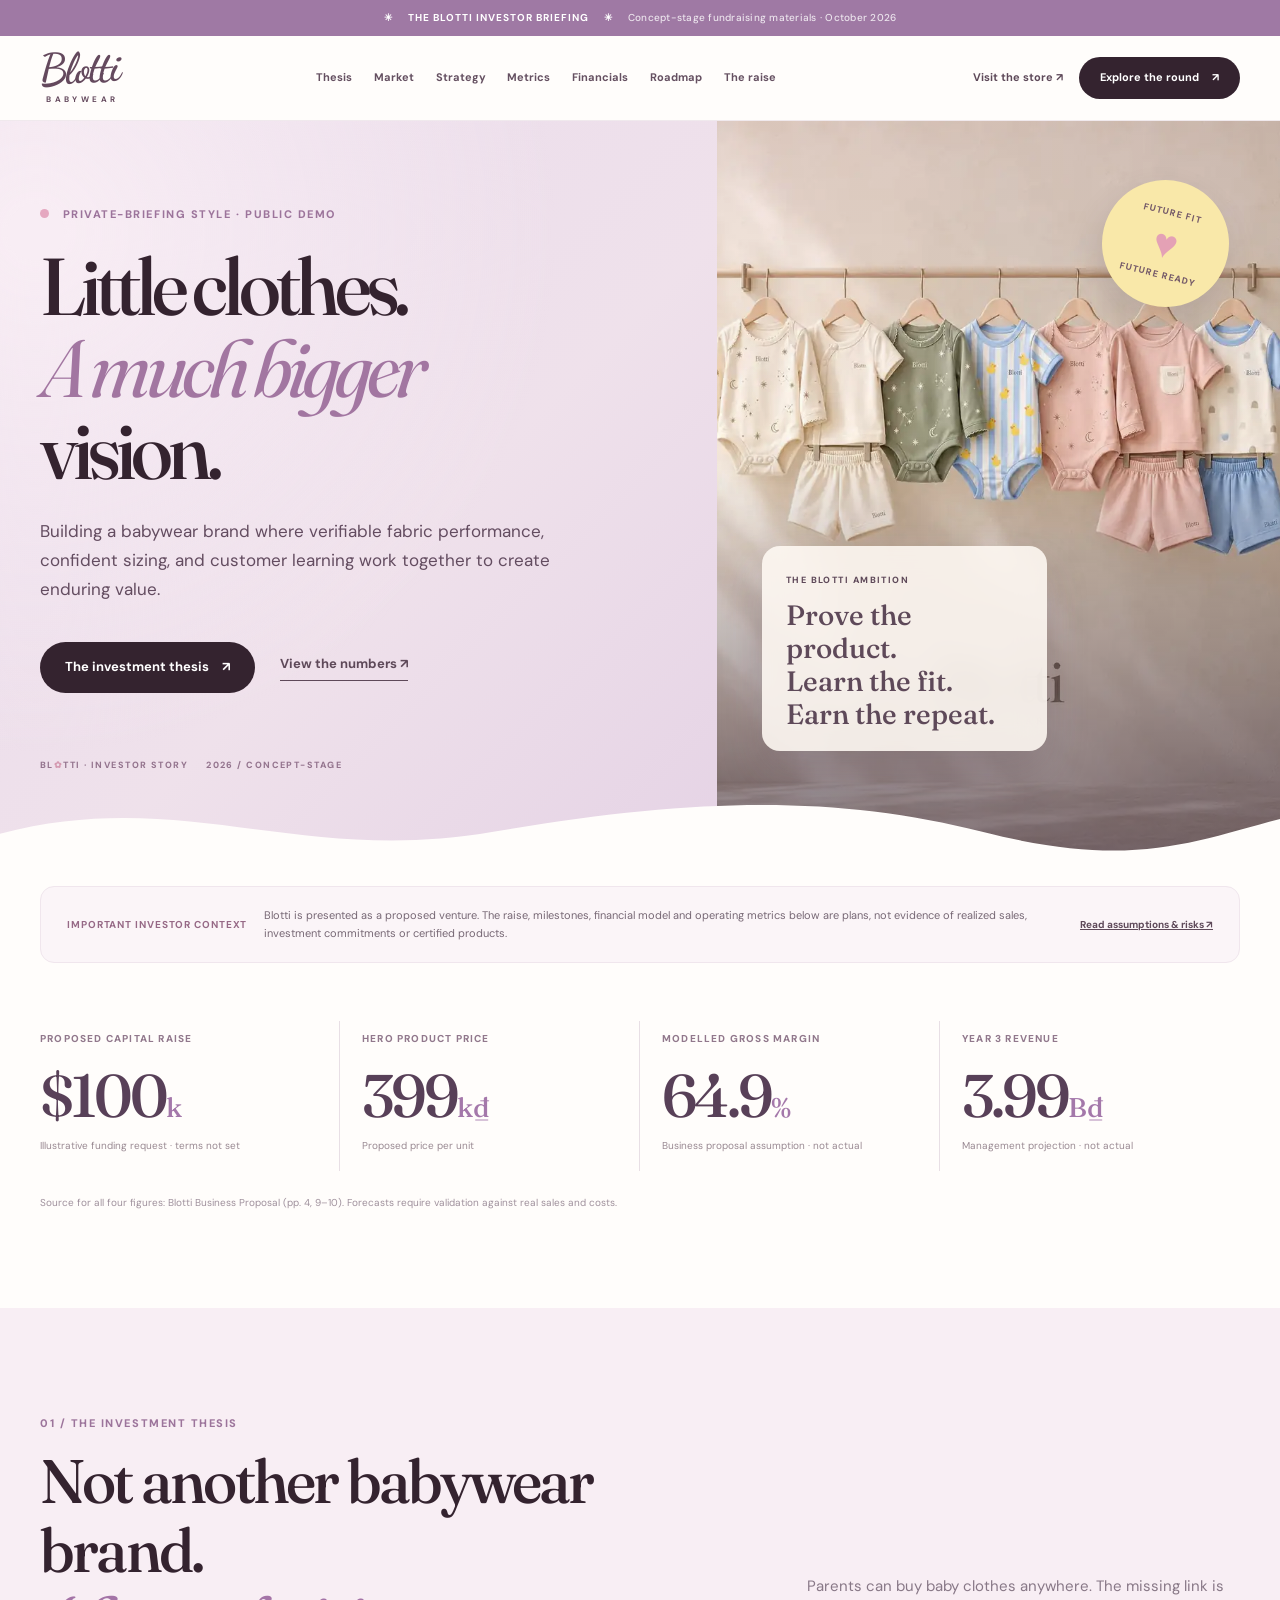
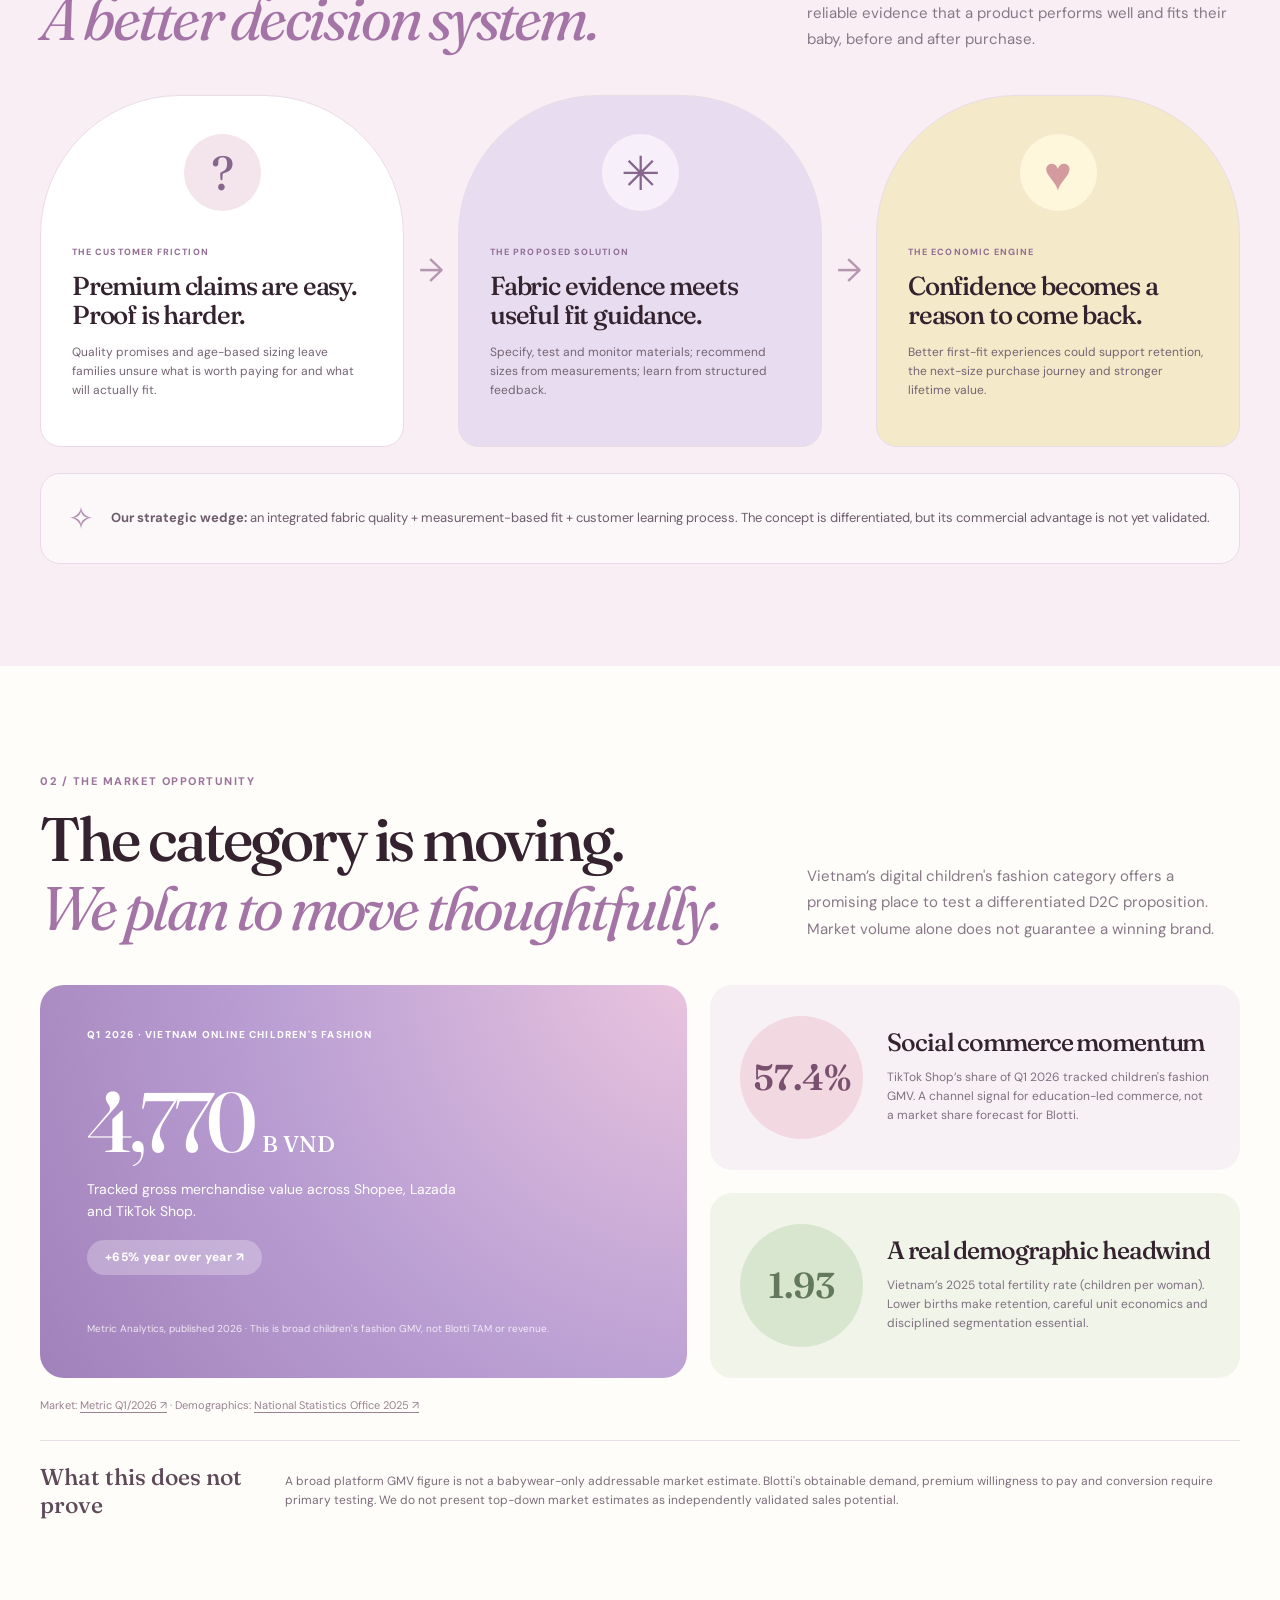
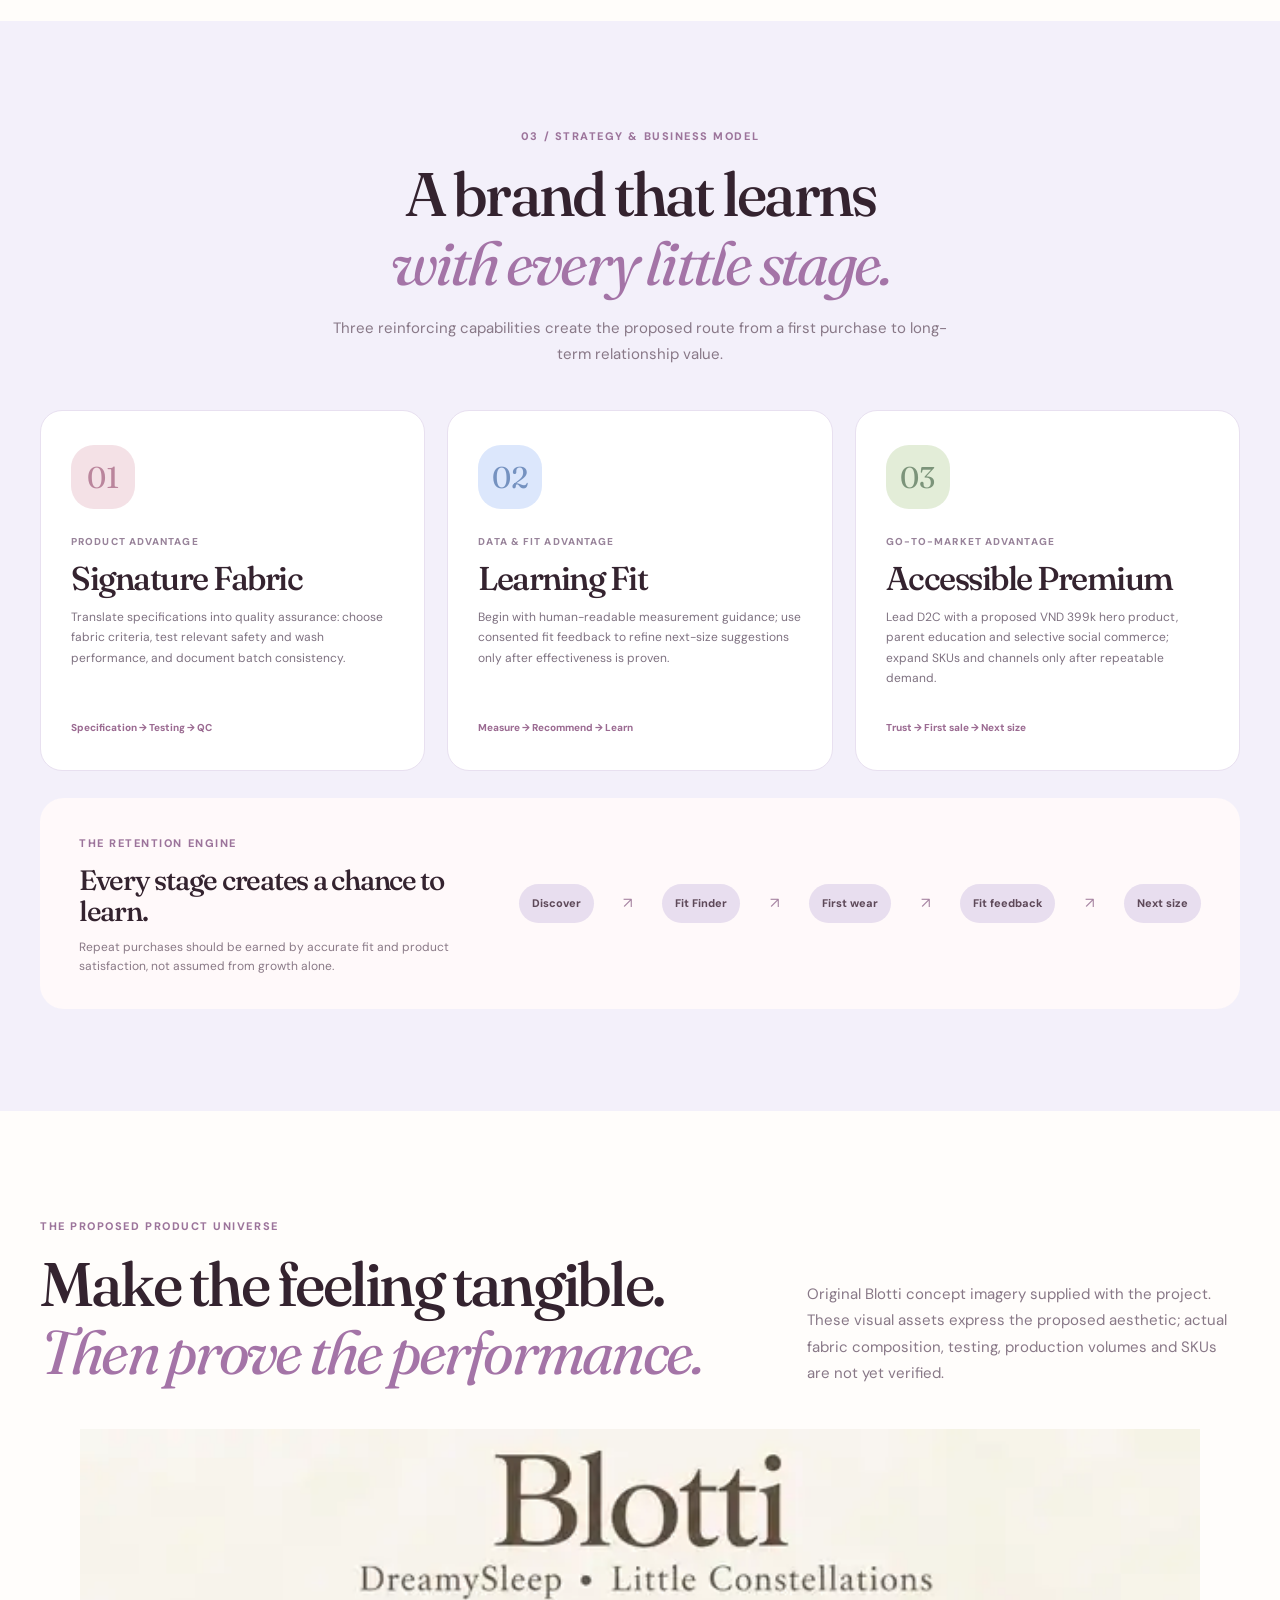
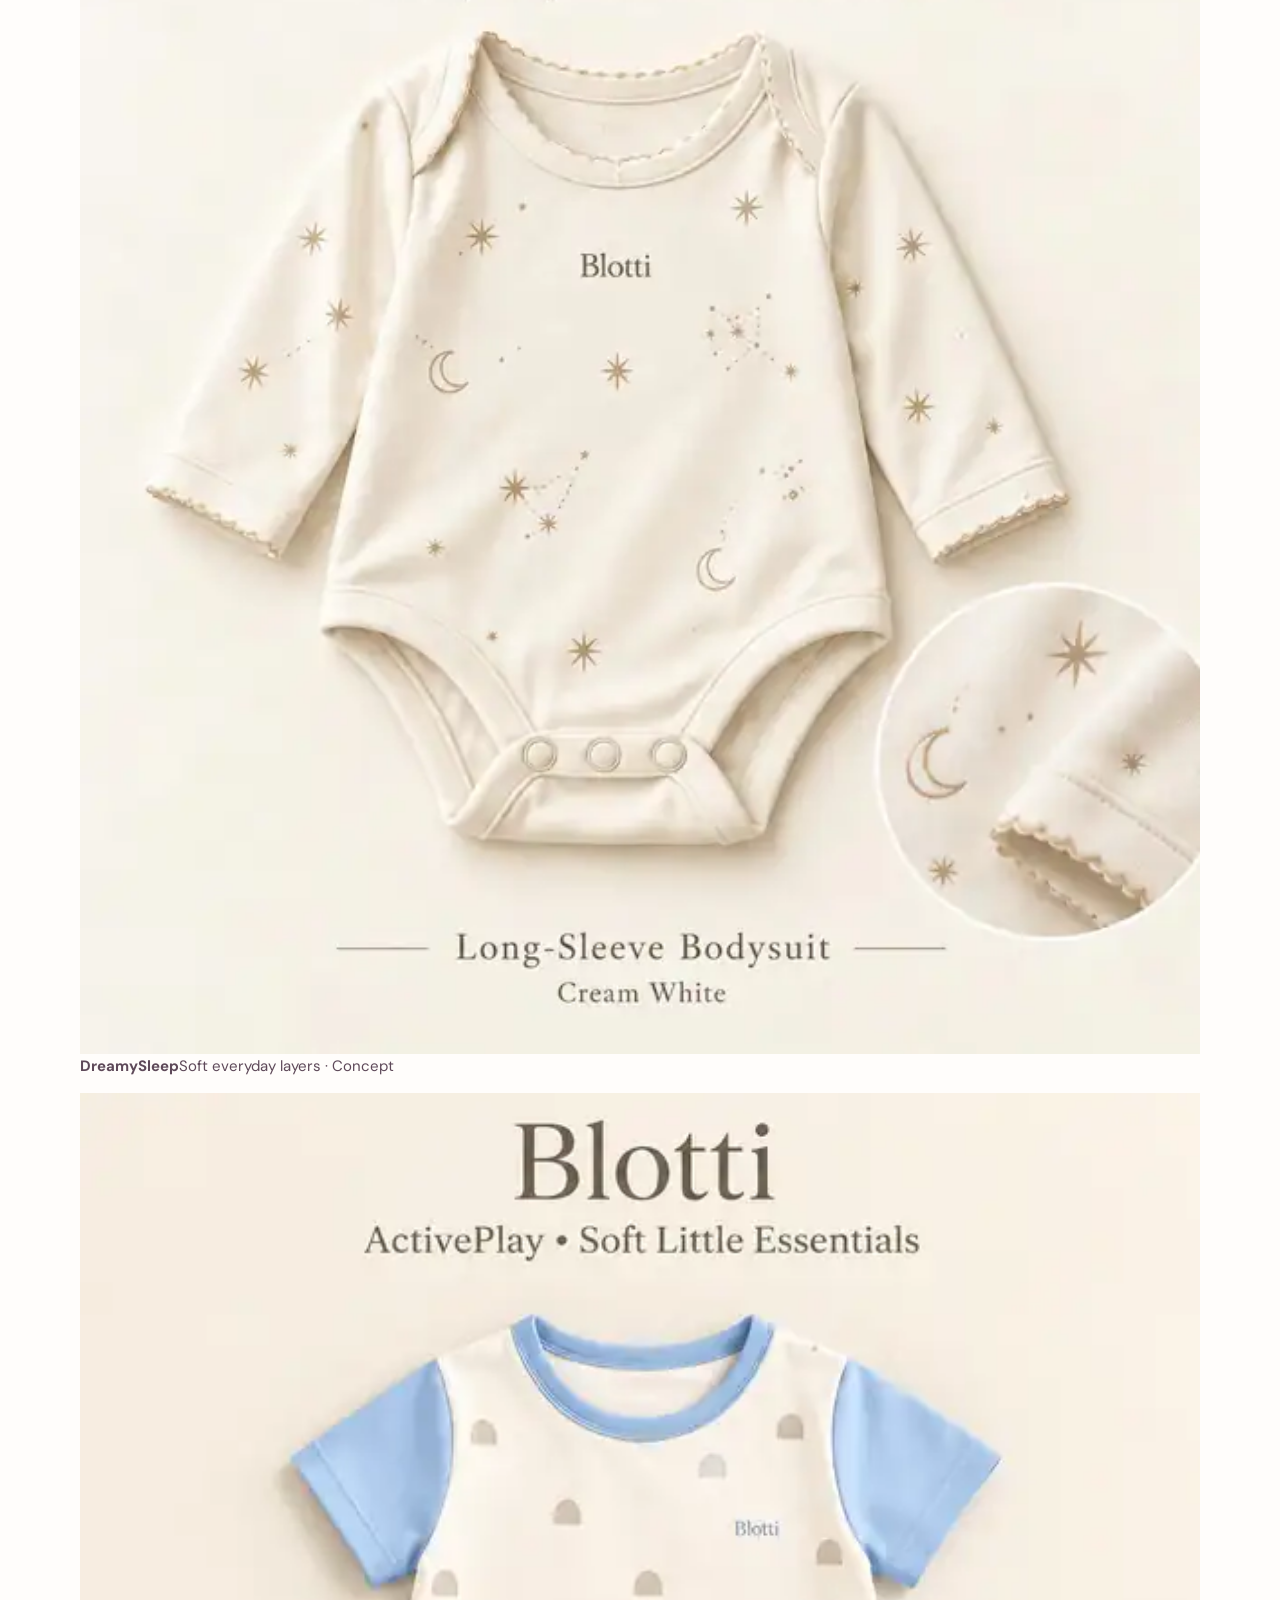
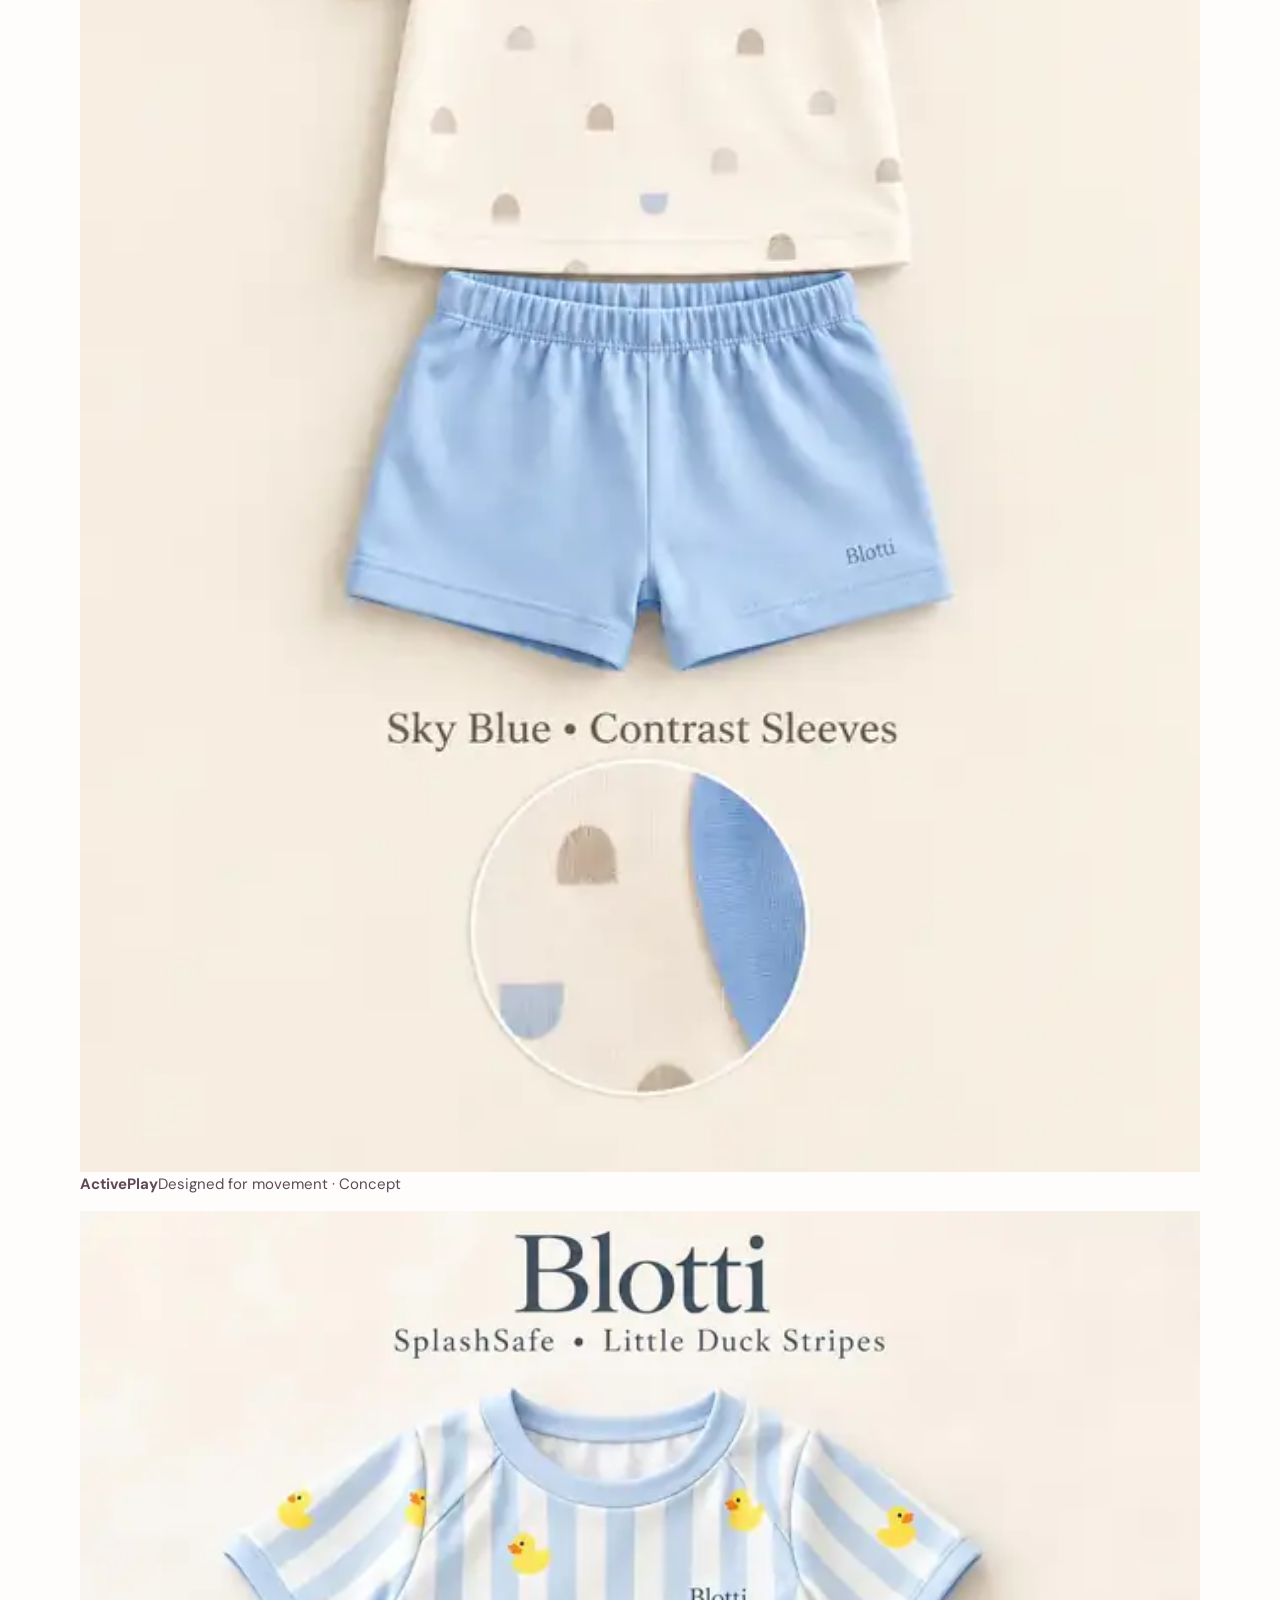
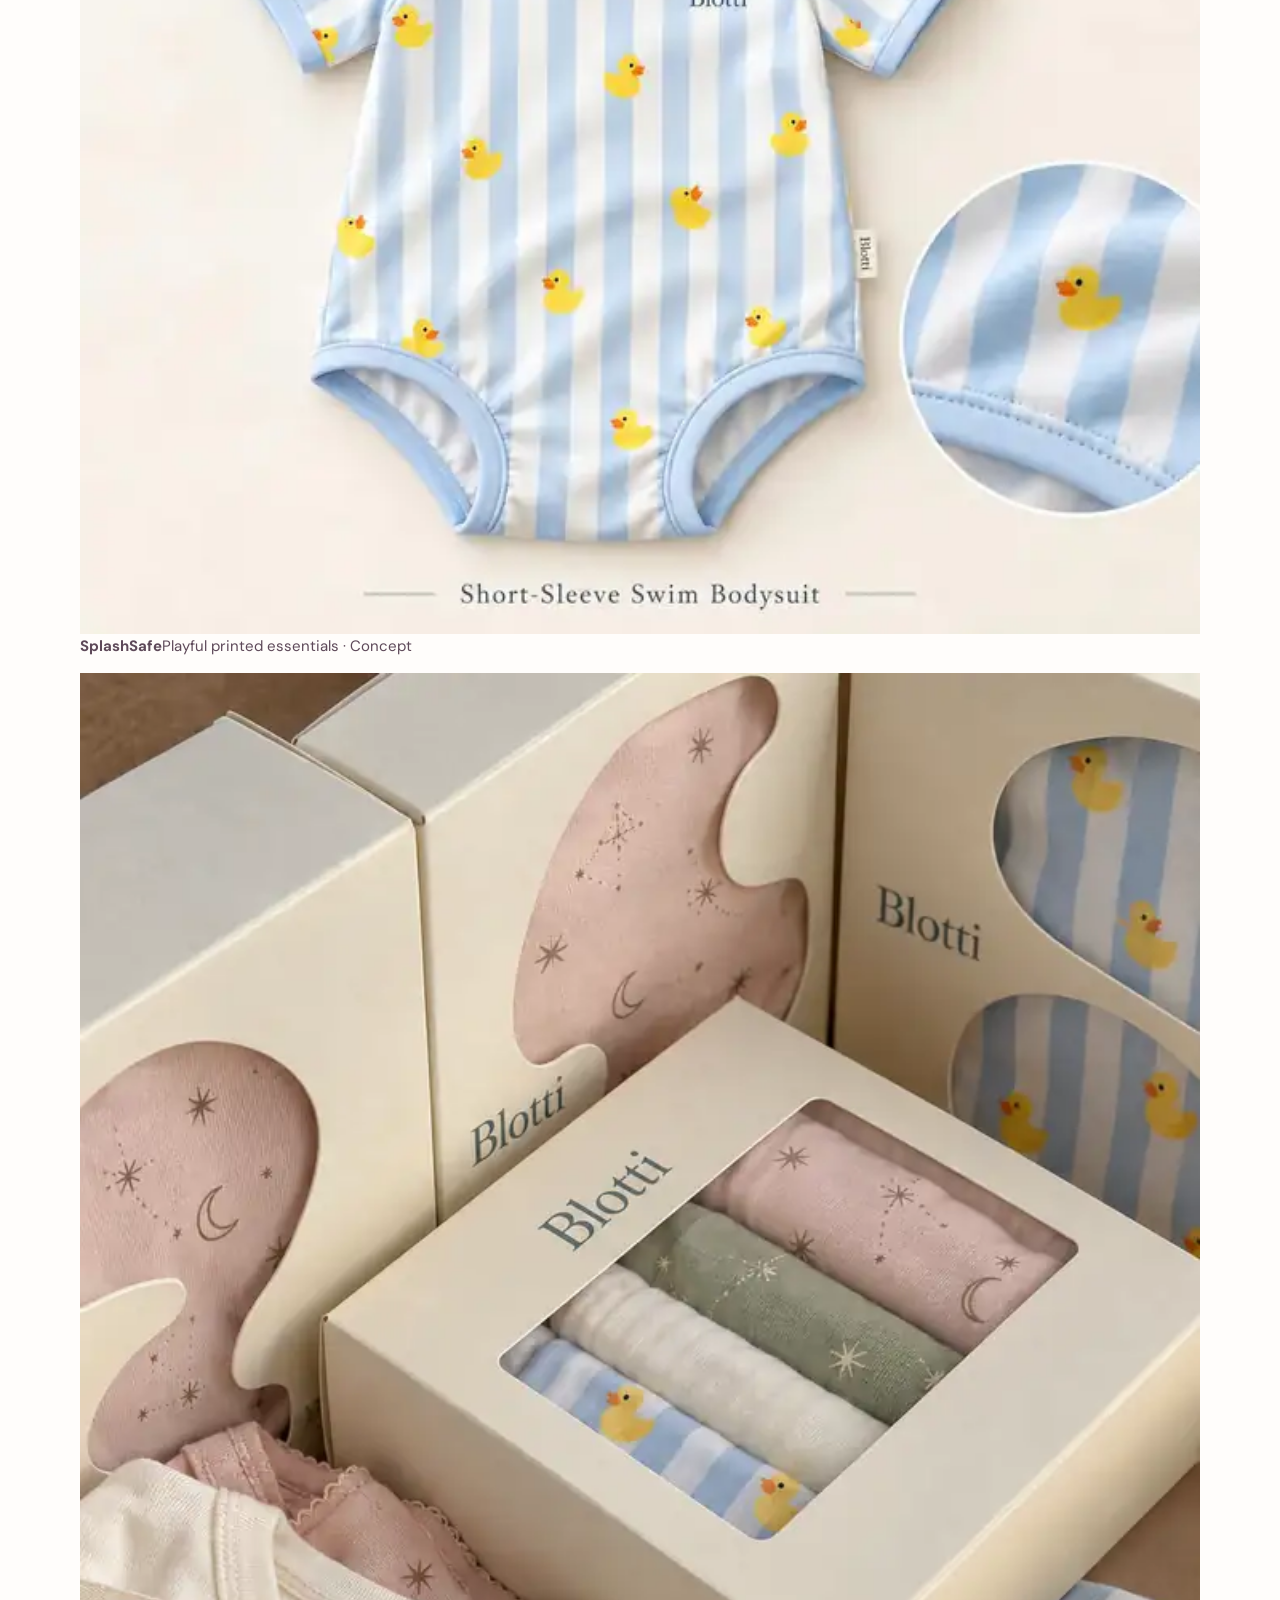
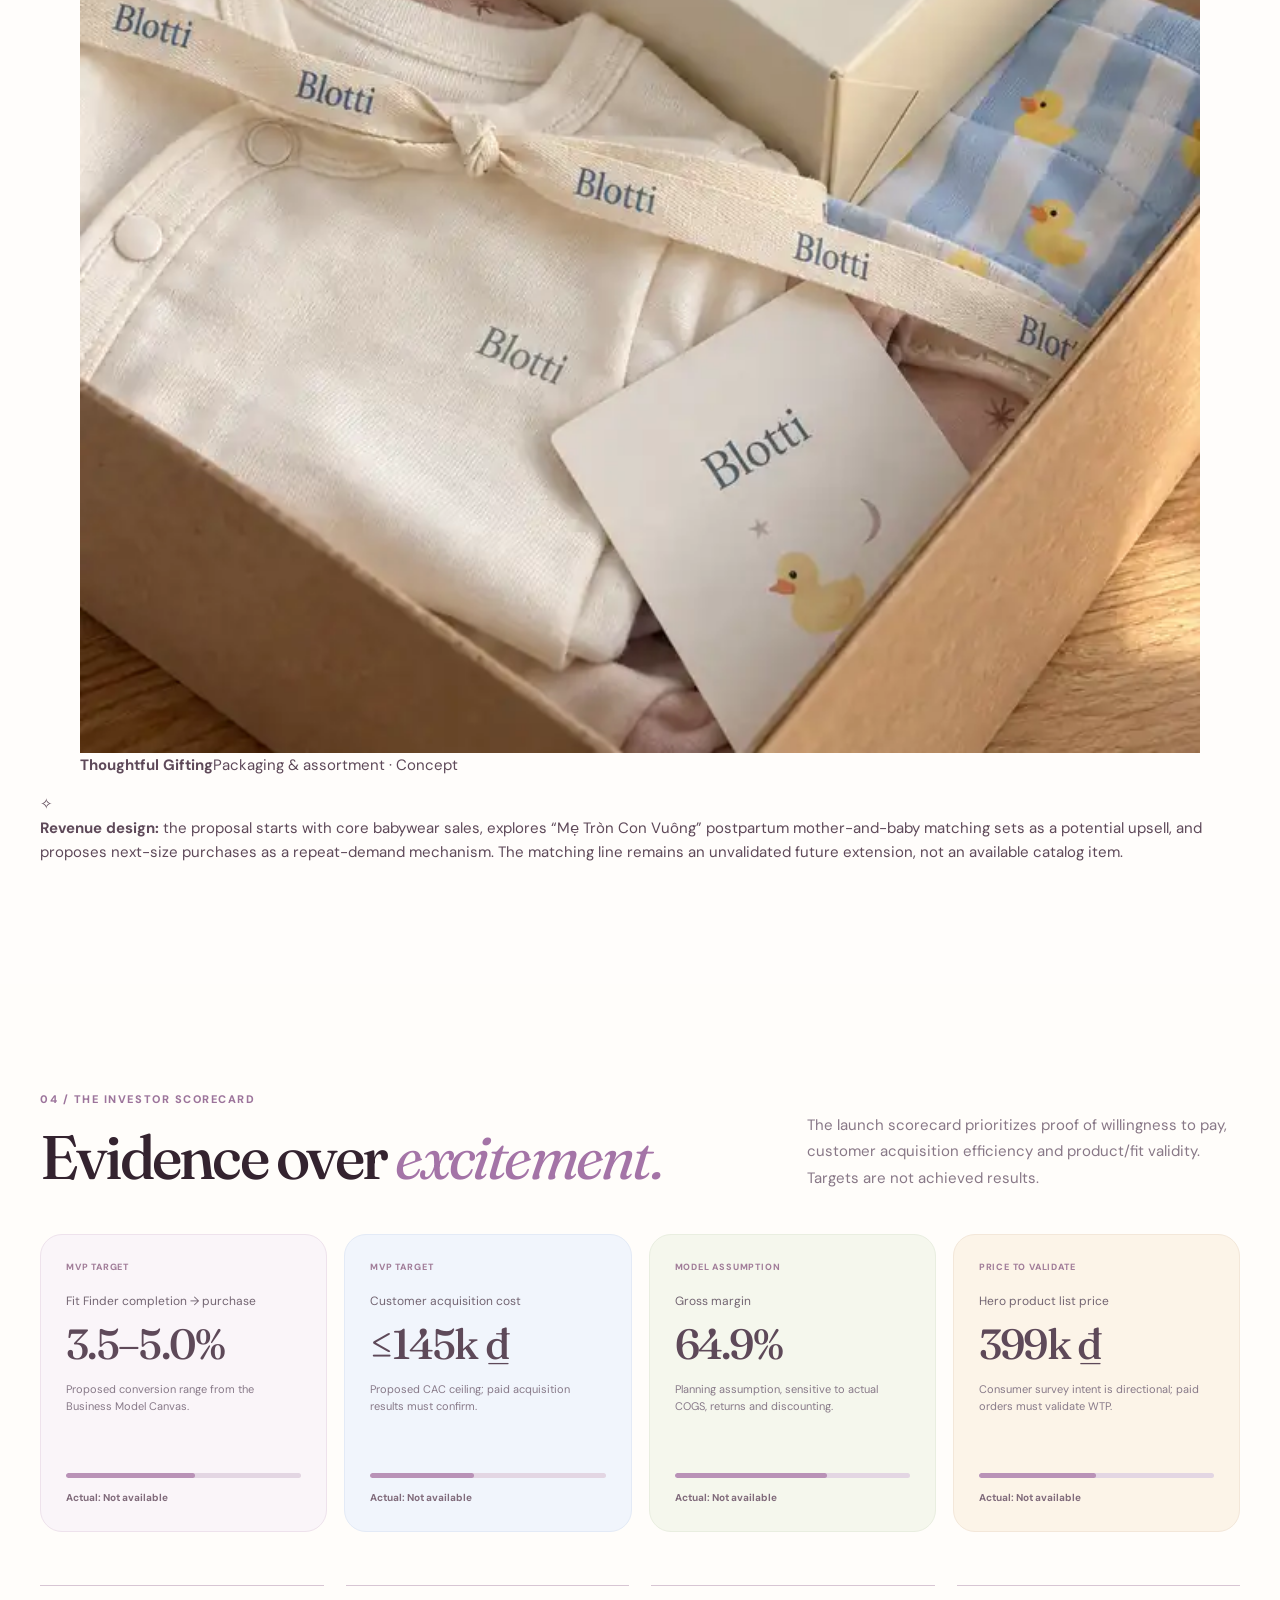
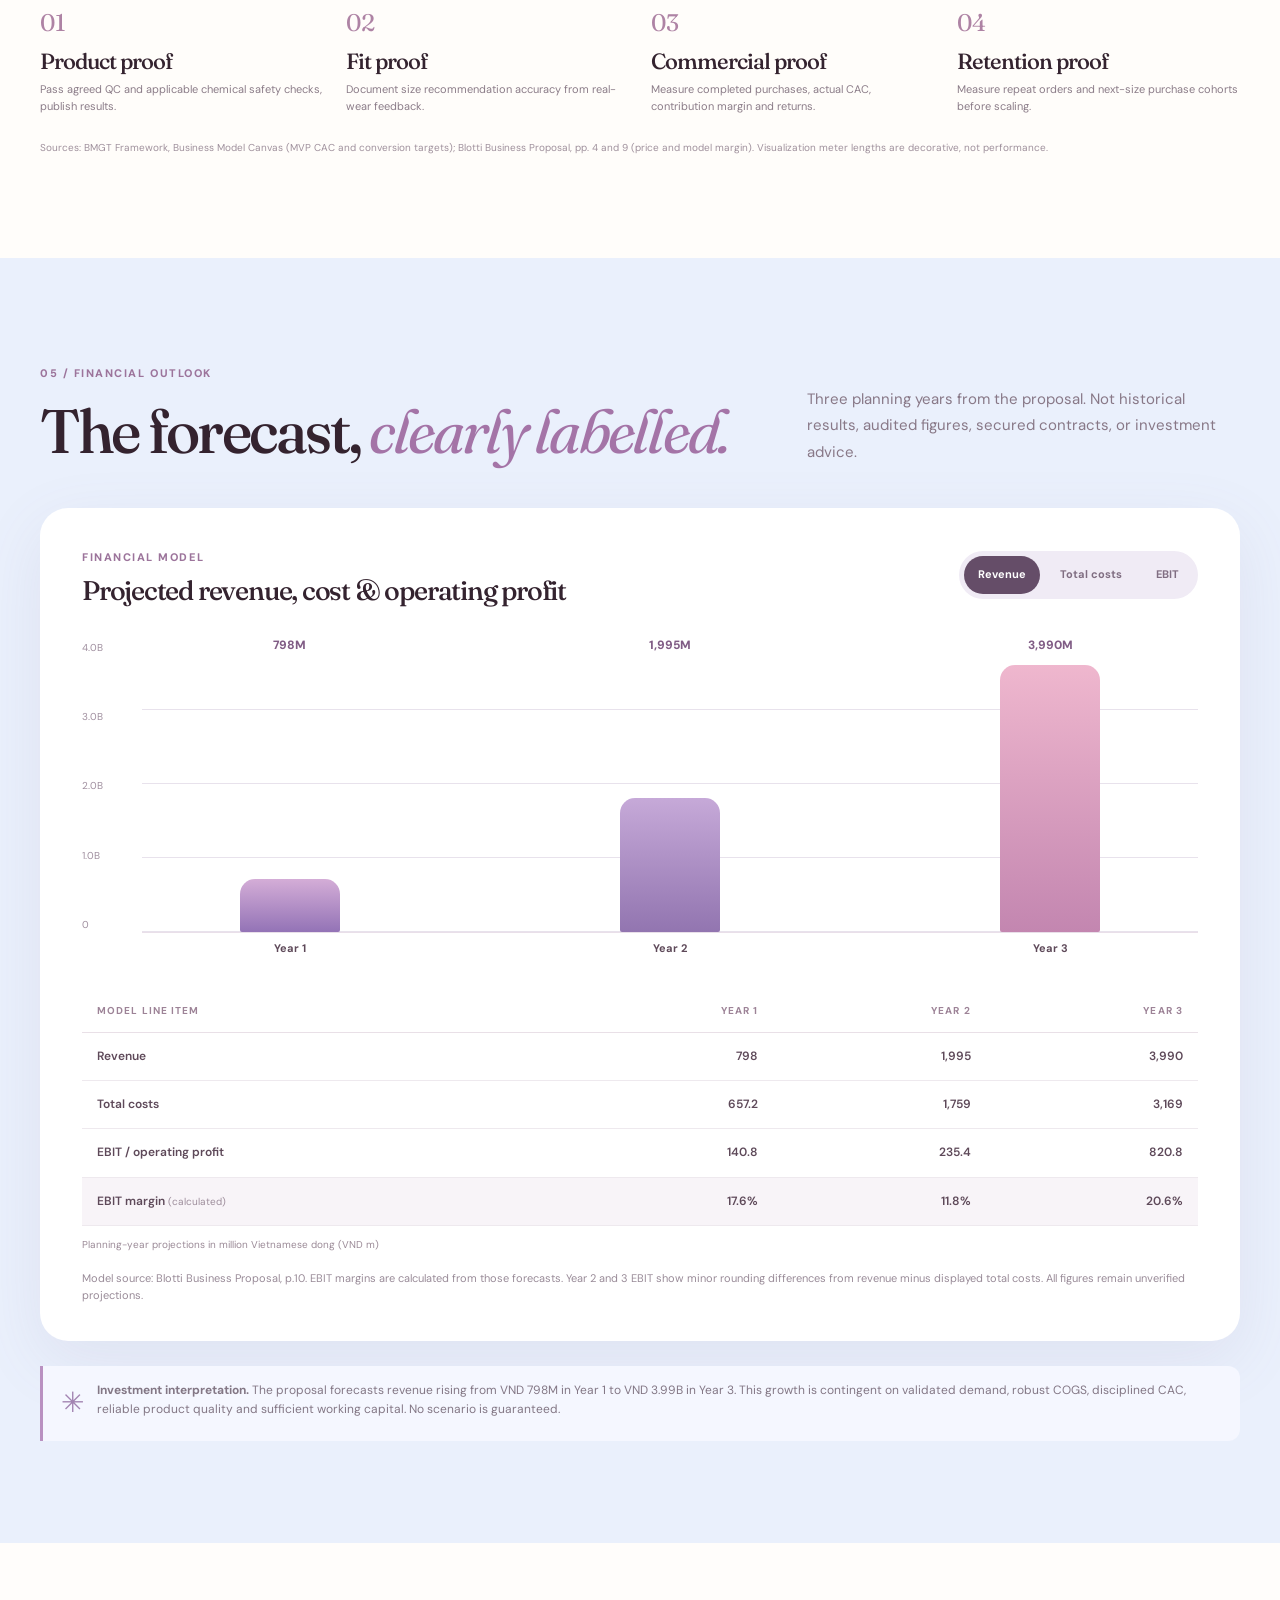
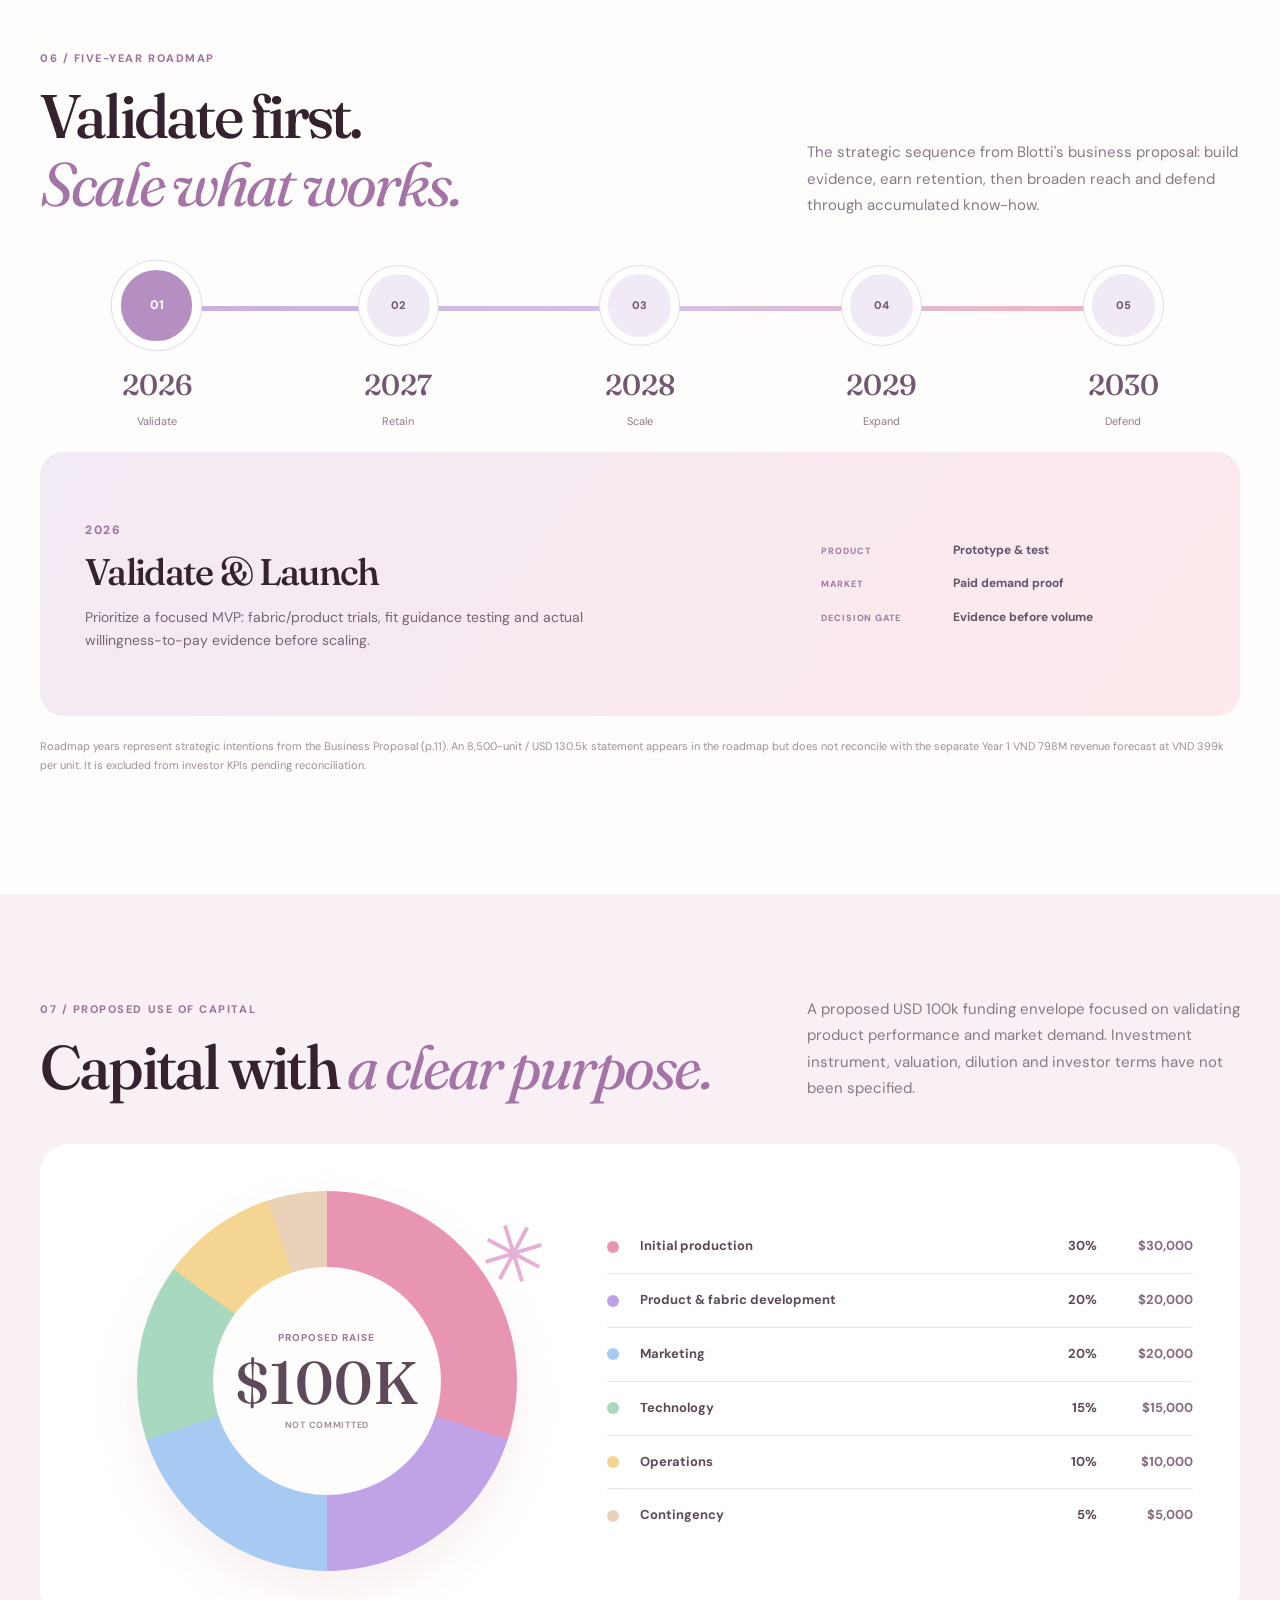
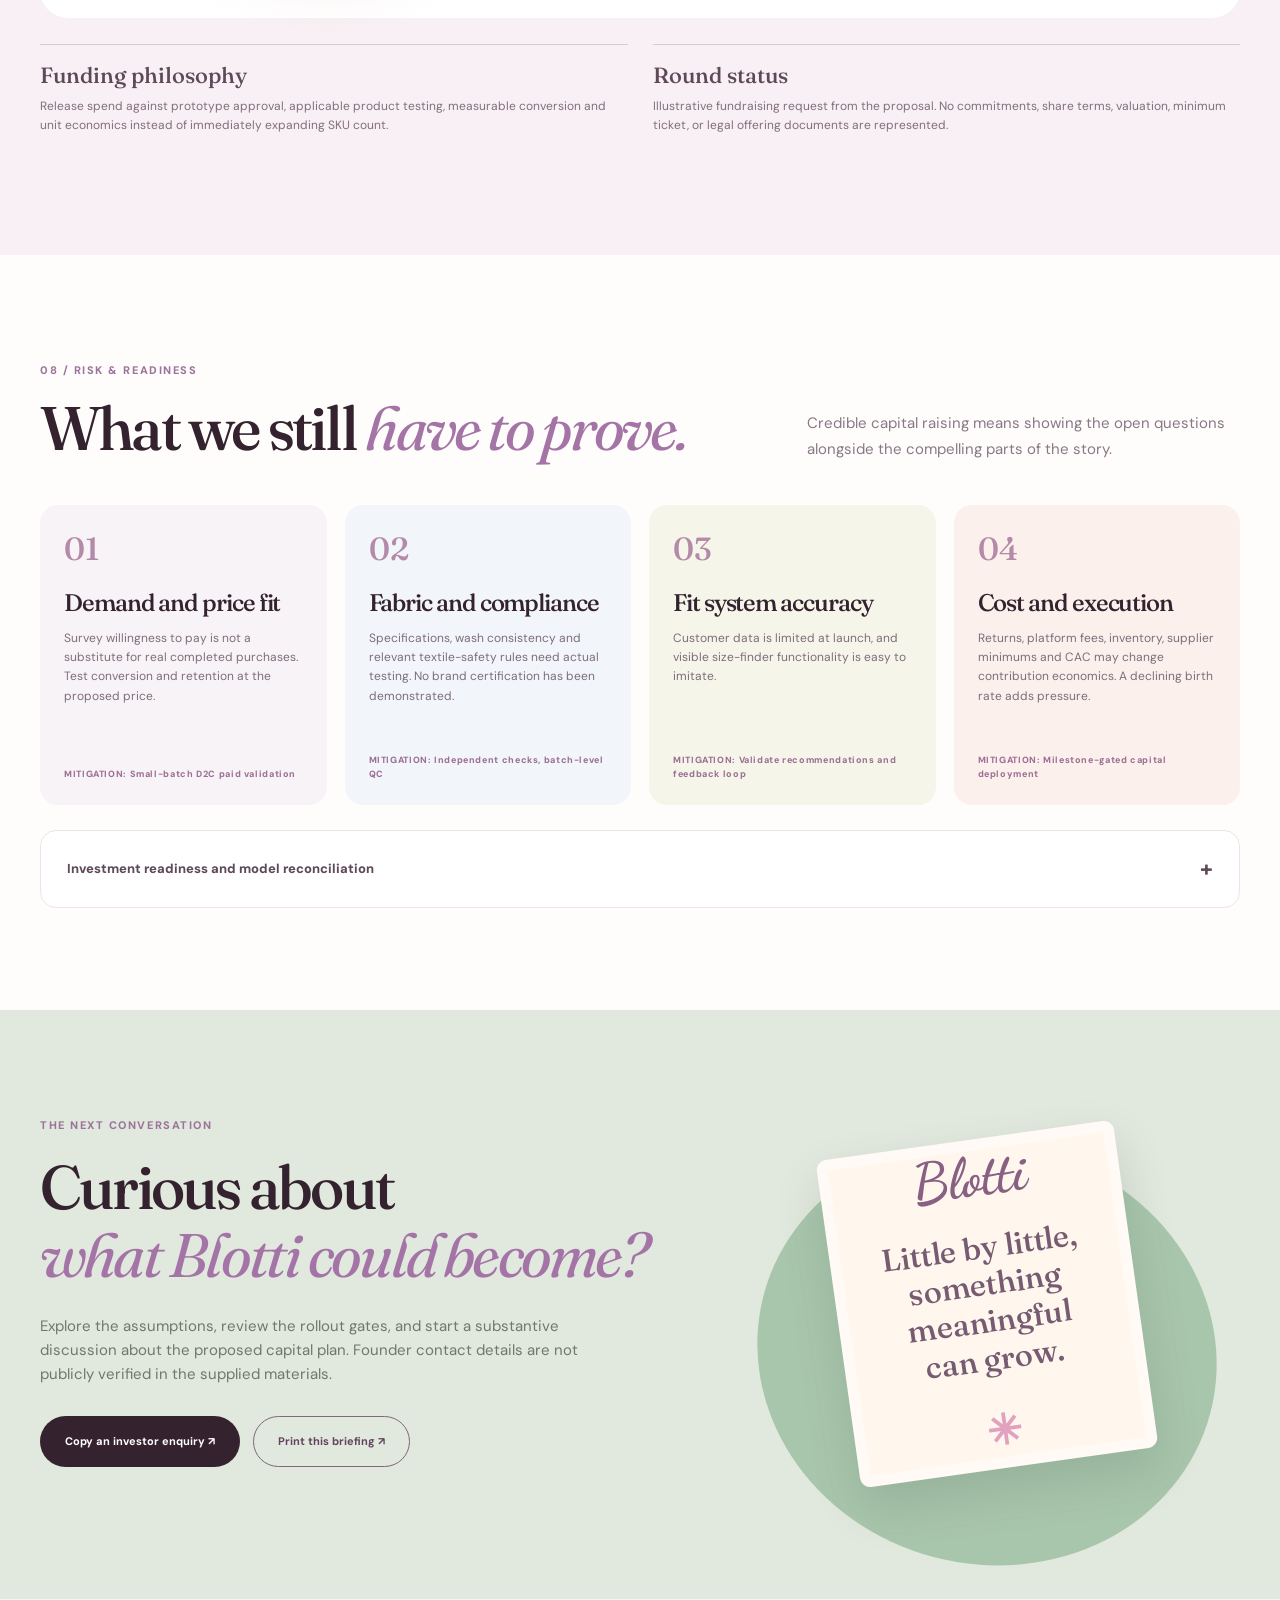
==== commit 33feb3ff: "assets: add supplied Blotti product lookbook to investor briefing and replace stock hero" ====
--- a/investors.html
+++ b/investors.html
@@ -31,7 +31,7 @@
         <div class="inv-hero-foot"><span>BL<span class="inv-flower">✿</span>TTI · INVESTOR STORY</span><span>2026 / CONCEPT-STAGE</span></div>
       </div>
       <div class="inv-hero-art">
-        <img id="invHeroImage" src="https://images.unsplash.com/photo-1766918780916-228d10b071be?auto=format&fit=crop&w=1200&q=82" alt="Illustrative colorful babywear collection" loading="eager">
+        <img id="invHeroImage" src="assets/blotti-lookbook.webp" alt="Blotti original concept collection photographed in a pastel capsule wardrobe" loading="eager">
         <div class="inv-art-gradient"></div>
         <div class="inv-hero-seal"><span>FUTURE FIT</span><b>♥</b><span>FUTURE READY</span></div>
         <div class="inv-hero-overlay-card"><span>THE BLOTTI AMBITION</span><strong>Prove the product.<br>Learn the fit.<br>Earn the repeat.</strong></div>
@@ -79,6 +79,16 @@
         <article class="inv-pillar"><div class="inv-pillar-symbol three">03</div><span>GO-TO-MARKET ADVANTAGE</span><h3>Accessible Premium</h3><p>Lead D2C with a proposed VND 399k hero product, parent education and selective social commerce; expand SKUs and channels only after repeatable demand.</p><div class="inv-pillar-footer">Trust → First sale → Next size</div></article>
       </div>
       <div class="inv-flywheel"><div class="inv-flywheel-caption"><span class="inv-eyebrow">THE RETENTION ENGINE</span><h3>Every stage creates a chance to learn.</h3><p>Repeat purchases should be earned by accurate fit and product satisfaction, not assumed from growth alone.</p></div><div class="inv-flywheel-steps"><span>Discover</span><i>↗</i><span>Fit Finder</span><i>↗</i><span>First wear</span><i>↗</i><span>Fit feedback</span><i>↗</i><span>Next size</span></div></div>
+    </div></section>
+    <section class="inv-section inv-portfolio-section" id="portfolio"><div class="container">
+      <div class="inv-section-header inv-split"><div><span class="inv-eyebrow">THE PROPOSED PRODUCT UNIVERSE</span><h2>Make the feeling tangible.<br><em>Then prove the performance.</em></h2></div><p>Original Blotti concept imagery supplied with the project. These visual assets express the proposed aesthetic; actual fabric composition, testing, production volumes and SKUs are not yet verified.</p></div>
+      <div class="inv-portfolio-grid">
+        <figure><img src="assets/blotti-sleep-cream.webp" loading="lazy" alt="Blotti cream DreamySleep bodysuit concept"><figcaption><strong>DreamySleep</strong><span>Soft everyday layers · Concept</span></figcaption></figure>
+        <figure><img src="assets/blotti-play-blue.webp" loading="lazy" alt="Blotti blue ActivePlay matching set concept"><figcaption><strong>ActivePlay</strong><span>Designed for movement · Concept</span></figcaption></figure>
+        <figure><img src="assets/blotti-splash.webp" loading="lazy" alt="Blotti blue stripe duck motif bodysuit concept"><figcaption><strong>SplashSafe</strong><span>Playful printed essentials · Concept</span></figcaption></figure>
+        <figure><img src="assets/blotti-packaging.webp" loading="lazy" alt="Blotti branded illustrated babywear gift packaging"><figcaption><strong>Thoughtful Gifting</strong><span>Packaging & assortment · Concept</span></figcaption></figure>
+      </div>
+      <div class="inv-portfolio-note"><span>✧</span><p><b>Revenue design:</b> the proposal starts with core babywear sales, explores “Mẹ Tròn Con Vuông” postpartum mother-and-baby matching sets as a potential upsell, and proposes next-size purchases as a repeat-demand mechanism. The matching line remains an unvalidated future extension, not an available catalog item.</p></div>
     </div></section>
     <section class="inv-section inv-metrics-section" id="metrics"><div class="container">
       <div class="inv-section-header inv-split"><div><span class="inv-eyebrow">04 / THE INVESTOR SCORECARD</span><h2>Evidence over <em>excitement.</em></h2></div><p>The launch scorecard prioritizes proof of willingness to pay, customer acquisition efficiency and product/fit validity. Targets are not achieved results.</p></div>
--- a/styles.css
+++ b/styles.css
@@ -1,2 +1,22 @@
 :root{--ink:#533e4c;--ink-dark:#34232f;--muted:#756673;--cream:#fffdfb;--blush:#fcf1f3;--lilac:#e8dcf2;--lav:#d2b9e3;--sage:#dae7d6;--peach:#f8d8c9;--sky:#d7e7fb;--butter:#f6e9b6;--pink:#efb6cc;--line:#e8dfe7;--heading:'Fraunces',Georgia,serif;--body:'DM Sans',Arial,sans-serif;--script:'Dancing Script',cursive;--radius:24px;--ease:cubic-bezier(.2,.8,.2,1)}*{box-sizing:border-box}html{scroll-behavior:smooth;scroll-padding-top:95px}body{margin:0;background:var(--cream);font:400 15px/1.6 var(--body);color:var(--ink);-webkit-font-smoothing:antialiased}body.no-scroll{overflow:hidden}button,input,select{font:inherit}button{cursor:pointer}a{color:inherit;text-decoration:none}img{display:block;width:100%;height:100%;object-fit:cover}h1,h2,h3,p{margin-top:0}h1,h2,h3{font-family:var(--heading);font-weight:500;line-height:1.11;letter-spacing:-.045em;color:var(--ink-dark)}h2{font-size:clamp(2.75rem,4.5vw,5rem)}h2 em,h1 em{font-weight:400;font-style:italic;color:#a474a7}p{margin-bottom:1.1rem}.container{width:min(1200px,calc(100% - 76px));margin-inline:auto}.section{padding:112px 0}.section-heading{max-width:790px;margin-bottom:48px}.section-heading.center{text-align:center;margin-inline:auto}.section-heading h2{margin:.4rem 0 1rem}.section-heading p{color:var(--muted);max-width:560px;margin:auto;font-size:16px}.eyebrow{font:700 11px/1.5 var(--body);letter-spacing:.17em;color:#91608d;text-transform:uppercase}.icon{width:21px;height:21px;fill:none;stroke:currentColor;stroke-width:1.65;stroke-linecap:round;stroke-linejoin:round;flex-shrink:0}.svg-defs{position:absolute;width:0;height:0;overflow:hidden}.skip-link{position:absolute;z-index:120;left:16px;top:-100px;background:#fff;padding:12px 16px}.skip-link:focus{top:12px}.pill{border:1px solid transparent;min-height:51px;padding:0 24px;border-radius:50px;display:inline-flex;align-items:center;justify-content:center;gap:13px;font-weight:700;font-size:13px;transition:transform .3s var(--ease),background .2s,color .2s,box-shadow .3s;white-space:nowrap}.pill .icon{width:17px;height:17px}.pill:hover{transform:translateY(-3px);box-shadow:0 10px 28px #523b4a20}.pill:active{transform:translateY(0)}.pill.dark{background:var(--ink-dark);color:#fff}.pill.dark:hover{background:#815f79}.pill.outline{border-color:#7f667c;color:#63445e;background:transparent}.pill.subtle{background:#f0e8ef}.pill.small{min-height:40px;padding-inline:18px}.text-link{font-weight:700;font-size:13px;display:inline-flex;gap:12px;align-items:center;border-bottom:1px solid currentColor;padding-bottom:5px}.text-link:hover{color:#a474a7}.link-reset{background:none;border:0;font-weight:700;text-decoration:underline;text-underline-offset:4px;color:#694c66}.icon-button{display:inline-grid;place-items:center;width:40px;height:40px;border:0;border-radius:50%;background:transparent;color:var(--ink-dark);position:relative;transition:background .2s,transform .2s}.icon-button:hover{background:#efe5ed;transform:translateY(-1px)}.icon-count{position:absolute;right:-2px;top:-3px;min-width:16px;height:16px;display:grid;place-items:center;background:#a16d9e;color:white;font-size:9px;font-weight:800;border-radius:50%;padding:0 3px}.icon-count[hidden]{display:none}.announcement{display:flex;align-items:center;justify-content:center;gap:14px;text-align:center;padding:9px 12px;min-height:35px;background:#b88fb7;color:#fff;font-size:11px;font-weight:600;letter-spacing:.04em}.announcement-sparkle{color:#fceec1}.announce-divider{font-size:8px;opacity:.7}.site-header{position:sticky;top:0;z-index:80;background:rgba(255,253,251,.95);border-bottom:1px solid #f0e9ed;backdrop-filter:blur(16px)}.header-inner{min-height:79px;display:grid;grid-template-columns:210px minmax(0,1fr) 155px;align-items:center;gap:24px}.wordmark{display:inline-flex;flex-direction:column;align-items:center;justify-content:center;width:max-content;font:700 43px/.67 var(--script);letter-spacing:-.04em;color:#64495d;transform:rotate(-3deg)}.wordmark span{font:700 8px/1 var(--body);letter-spacing:.43em;transform:rotate(3deg) translateX(2px);margin-top:12px}.main-nav{display:flex;align-items:center;justify-content:center;gap:clamp(12px,2vw,26px)}.main-nav a{font-size:12px;font-weight:600;white-space:nowrap;position:relative}.main-nav a:after{content:"";position:absolute;bottom:-5px;left:0;right:100%;height:1px;background:#9b6695;transition:right .25s}.main-nav a:hover:after{right:0}.header-actions{display:flex;justify-content:flex-end;gap:7px}.mobile-menu-btn{display:none}.search-panel{border-top:1px solid var(--line);background:#fffafc}.search-form{display:flex;align-items:center;gap:15px;padding-block:15px}.search-form input{flex:1;border:0;outline:none;background:none;font-size:16px;min-width:0}.hero{min-height:640px;position:relative;display:grid;grid-template-columns:53% 47%;overflow:hidden;background:#eee1f1}.hero-copy{position:relative;display:flex;align-items:center;background:radial-gradient(ellipse at 8% 0%,#f6ecf7,transparent 60%),linear-gradient(135deg,#ecdbed 0%,#e8dbf1 65%,#f7e2e9 100%);padding:75px 7% 92px max(38px,calc((100vw - 1200px)/2));z-index:1}.hero-inner{max-width:620px;position:relative;z-index:1}.hero .eyebrow{color:#845b81}.eyebrow-flower{font-size:20px;vertical-align:middle;color:#a886b3;margin-right:6px}.hero h1{font-size:clamp(4.2rem,6.7vw,7.75rem);line-height:.99;letter-spacing:-.065em;margin:25px 0 26px}.hero h1 em{color:#a579a8}.hero-underline{position:relative;display:inline-block;z-index:1}.hero-underline:after{content:"";position:absolute;bottom:-10px;left:8%;width:83%;height:18px;background:#f3cbd1;border-radius:70% 28% 65% 35%;transform:rotate(-2deg);z-index:-1;opacity:.8}.hero-lead{font-size:clamp(17px,1.55vw,20px);max-width:470px;line-height:1.55;color:#614b60;margin-bottom:14px}.hero-support{font-size:13px;opacity:.7}.hero-actions{display:flex;gap:25px;align-items:center;margin:31px 0 51px}.hero-chips{display:flex;gap:22px;flex-wrap:wrap;font-size:11px;font-weight:700;letter-spacing:.035em;color:#71556d}.hero-star{position:absolute;font-size:55px;color:#b58cbb;pointer-events:none;animation:float 8s ease-in-out infinite}.hstar1{right:11%;top:13%}.hstar2{bottom:19%;right:10%;color:#ebb9a2;font-size:33px;animation-delay:-3s}.hero-visual{position:relative;min-height:640px;overflow:hidden;background:#d9c9cf}.hero-visual>img{filter:saturate(.8);transform:scale(1.05);transition:transform 1.2s var(--ease)}.hero:hover .hero-visual>img{transform:scale(1.09)}.hero-image-tint{position:absolute;inset:0;background:linear-gradient(90deg,#caafc52a,transparent 30%),linear-gradient(0deg,#583c50a8,transparent 33%)}.round-sticker{position:absolute;top:10%;right:9%;width:138px;height:138px;border-radius:50%;display:flex;flex-direction:column;justify-content:center;align-items:center;background:#f6df9f;color:#5b465a;transform:rotate(13deg);box-shadow:0 12px 45px #553d432a}.round-sticker span{font-size:10px;font-weight:800;letter-spacing:.09em}.round-sticker b{font-family:var(--heading);font-size:38px;color:#d88fa4;line-height:1.35}.hero-photo-note{position:absolute;bottom:14%;left:7%;color:white;font-size:14px;font-weight:500}.hero-photo-note span{margin-left:20px}.hero-wave{position:absolute;bottom:-1px;left:0;right:0;z-index:2;height:87px;pointer-events:none}.hero-wave svg{width:100%;height:100%}.promise-strip{display:grid;grid-template-columns:repeat(3,1fr);gap:24px;padding:33px 0 15px}.promise-strip>div{display:flex;align-items:center;gap:15px;justify-content:center;border-right:1px solid var(--line)}.promise-strip>div:last-child{border:0}.promise-strip p{margin:0}.promise-strip b{display:block;font-family:var(--heading);font-size:18px;font-weight:600;color:var(--ink-dark)}.promise-strip small{display:block;color:var(--muted);font-size:11px;margin-top:1px}.promise-icon{font-size:29px;line-height:1;width:55px;height:55px;display:grid;place-items:center;border-radius:50%;color:#7b5776}.collections-section{padding-top:105px}.collection-grid{display:grid;grid-template-columns:repeat(3,minmax(0,1fr));gap:24px}.collection-card{position:relative;border-radius:140px 140px 26px 26px;padding:15px 15px 24px;overflow:hidden;transition:transform .4s var(--ease),box-shadow .4s var(--ease)}.collection-card:hover{transform:translateY(-10px);box-shadow:0 24px 44px #5b4b5930}.collection-card.lavender{background:#ebdcf2}.collection-card.butter{background:#f9ecc7}.collection-card.peach{background:#fbe0d8}.collection-photo{border-radius:130px 130px 14px 14px;overflow:hidden;height:380px;position:relative}.collection-photo img{transition:transform .9s var(--ease)}.collection-card:hover img{transform:scale(1.08)}.collection-bubble{position:absolute;top:25px;left:25px;border-radius:50%;background:#fffaf5a8;width:43px;height:43px;display:grid;place-items:center;font-family:var(--heading);font-size:18px}.collection-bottom{display:flex;align-items:center;justify-content:space-between;padding:21px 13px 0}.collection-bottom b{display:block;font-family:var(--heading);font-size:26px;font-weight:500;letter-spacing:-.04em;color:var(--ink-dark)}.collection-bottom small{font-size:12px}.circle-arrow{background:#fffaf1;width:39px;height:39px;display:grid;place-items:center;border-radius:50%;font-size:19px}.shop-section{background:#fcf9fb}.shop-heading{display:flex;justify-content:space-between;align-items:end;gap:35px;margin-bottom:38px}.shop-heading h2{margin:.6rem 0 .85rem}.shop-heading p{max-width:630px;color:var(--muted);margin:0}.catalog-note{font-size:11px;border:1px dashed #cfadbc;border-radius:50px;padding:10px 15px;white-space:nowrap;color:#866479}.catalog-toolbar{display:flex;align-items:center;justify-content:space-between;gap:20px;margin-bottom:30px}.filter-tabs{display:flex;flex-wrap:wrap;gap:8px}.filter-tab{border:1px solid #e3d7df;background:transparent;color:#745970;border-radius:30px;padding:10px 18px;font-size:12px;font-weight:700;transition:background .2s,color .2s}.filter-tab:hover{background:#f2e2f1}.filter-tab.active{background:#65475f;color:#fff;border-color:#65475f}.sort-wrap{display:flex;align-items:center;gap:8px;font-size:11px;white-space:nowrap}.sort-wrap select{border:0;background:transparent;color:var(--ink-dark);font-weight:700;cursor:pointer;max-width:180px}.product-grid{display:grid;grid-template-columns:repeat(4,minmax(0,1fr));gap:27px 20px}.product-card{position:relative;min-width:0}.product-media{height:317px;position:relative;border-radius:19px;overflow:hidden;background:var(--product-bg,#efe4ed);display:grid;place-items:center;cursor:pointer}.product-media:before{content:"";position:absolute;width:210px;height:210px;border-radius:50%;background:#fff8;filter:blur(1px);top:13%;left:10%}.product-media:after{content:"✦";position:absolute;color:#ffffffc9;right:19px;bottom:22px;font-size:26px}.product-garment{width:80%;height:88%;position:relative;z-index:1;filter:drop-shadow(0 19px 14px #55425527);transition:transform .45s var(--ease)}.product-card:hover .product-garment{transform:rotate(-3deg) scale(1.065)}.product-badge{position:absolute;top:14px;left:13px;z-index:2;background:#fffdf9e9;border-radius:50px;padding:6px 11px;font-size:9px;font-weight:800;letter-spacing:.035em}.wishlist-btn{position:absolute;right:13px;top:13px;z-index:3;background:#fffef3;width:35px;height:35px;display:grid;place-items:center;border:0;border-radius:50%;color:#77576f}.wishlist-btn .icon{width:18px;height:18px}.wishlist-btn.is-saved{color:#cb6c94}.wishlist-btn.is-saved .icon{fill:#efbad0}.quick-add{position:absolute;bottom:14px;left:14px;right:14px;z-index:3;border:0;border-radius:12px;padding:12px 14px;background:#fffdfbf3;color:#593f54;display:flex;justify-content:space-between;align-items:center;font-size:11px;font-weight:800;transform:translateY(65px);transition:transform .33s var(--ease)}.product-card:hover .quick-add,.quick-add:focus-visible{transform:translateY(0)}.product-details{padding:15px 3px 0}.product-type{font-size:10px;color:#9b8097;letter-spacing:.09em;font-weight:700;text-transform:uppercase}.product-details h3{font-family:var(--body);font-size:14px;font-weight:700;letter-spacing:0;line-height:1.4;margin:5px 0 9px;cursor:pointer}.product-details h3:hover{color:#a36999}.product-price{display:flex;gap:8px;align-items:baseline;font-weight:700;font-size:15px;color:var(--ink-dark)}.product-price small{font-size:11px;font-weight:400;color:#998691;text-decoration:line-through}.product-colors{display:flex;align-items:center;gap:5px;margin-top:10px}.color-dot{width:13px;height:13px;border-radius:50%;border:2px solid #fffcfd;box-shadow:0 0 0 1px #cfc1ca}.product-colors small{font-size:10px;color:#9a8896;margin-left:5px}.shop-end{display:flex;justify-content:center;align-items:center;flex-direction:column;gap:14px;margin-top:45px;font-size:12px;color:#927e8a}.empty-state{grid-column:1/-1;text-align:center;padding:75px 20px;background:#fff;border-radius:20px}.empty-state h3{font-size:28px}.marquee-band{background:#e5cfe7;color:#654d64;overflow:hidden;padding:22px 0;white-space:nowrap}.marquee-track{width:max-content;display:flex;gap:48px;align-items:center;font-family:var(--heading);font-size:27px;letter-spacing:-.03em;animation:marquee 32s linear infinite}.marquee-track span{font-style:italic}.fabric-layout,.fit-layout,.story-layout{display:grid;grid-template-columns:1fr 1fr;gap:7.5%;align-items:center}.fabric-visual{position:relative;min-height:660px;border-radius:310px 310px 24px 24px;background:#f5e7ed;padding:15px}.fabric-visual>img{height:645px;border-radius:300px 300px 14px 14px;filter:saturate(.86)}.fabric-tag{position:absolute;bottom:40px;right:-28px;padding:23px 32px;border-radius:15px 80px 15px 80px;background:#e1d8f0;box-shadow:0 10px 35px #4d3c4430;font-family:var(--heading);font-size:25px;line-height:1.23;transform:rotate(-6deg)}.fabric-tag em{color:#a16fa0}.fabric-flower{position:absolute;left:-32px;top:14%;font-size:95px;color:#e8b3c4;transform:rotate(-18deg)}.fabric-content h2{margin:14px 0 24px}.fabric-content>p{max-width:520px;color:#776c75}.fabric-content .large-copy{font-family:var(--heading);font-size:23px;line-height:1.35;color:#5a4254}.fabric-features{margin:29px 0 32px;border-top:1px solid var(--line)}.fabric-features>div{display:flex;gap:19px;padding:16px 0;border-bottom:1px solid var(--line)}.fabric-features>div>span{font-family:var(--heading);font-size:27px;color:#ac83aa}.fabric-features p{margin:0}.fabric-features b,.fabric-features small{display:block}.fabric-features b{font-size:14px}.fabric-features small{color:#8a7b86;font-size:12px;margin-top:2px}.fit-section{background:#eaf0fc;position:relative;overflow:hidden}.fit-section:before,.fit-section:after{content:"✽";position:absolute;color:#d4dff6;font-size:240px;pointer-events:none}.fit-section:before{top:-90px;left:-80px}.fit-section:after{bottom:-140px;right:-20px}.fit-layout{position:relative;z-index:1;grid-template-columns:.9fr 1.1fr;gap:10%}.fit-copy h2{margin:13px 0 27px}.fit-copy>p{max-width:490px;color:#666176;font-size:16px}.check-list{list-style:none;padding:0;margin:27px 0 24px;display:grid;gap:15px;font-size:13px;font-weight:600}.check-list li{display:flex;align-items:center;gap:12px}.check-list .icon{width:18px;height:18px;color:#7d9c85}.note-label{font-size:11px;color:#847b8d;font-style:italic}.fit-widget{background:#fffdfd;border:1px solid #f3edfa;padding:30px 35px;border-radius:25px;box-shadow:0 19px 65px #7b6f9f21;max-width:540px;width:100%}.fit-widget-top{display:flex;align-items:center;justify-content:space-between;gap:15px}.fit-logo{font:700 30px/1 var(--script);color:#815b84;transform:rotate(-3deg)}.fit-logo span{font:700 10px var(--body);letter-spacing:.09em;display:inline-block;transform:rotate(3deg);margin-left:4px;color:#a285b3}.step-pill{padding:7px 11px;background:#e9e5f7;border-radius:30px;font-size:9px;letter-spacing:.1em;font-weight:800;color:#8a72a3}.fit-widget h3{font-family:var(--heading);font-size:32px;margin:27px 0 9px}.fit-widget>p{font-size:13px;color:#8a7989}.fit-widget form{margin-top:27px}.fit-step>label{display:block;font-weight:700;font-size:12px;margin:0 0 15px}.fit-step>label span{font-weight:400;color:#9d8c99}.fit-step input[type=number]{width:100%;padding:12px 14px;margin-top:7px;border:1px solid #e7dce9;border-radius:10px;background:#fffdfa;outline:none;color:#5d4a5c}.fit-step input:focus{border-color:#bb91c8;box-shadow:0 0 0 3px #e6d5ef}.fit-preference{display:flex;gap:12px;flex-wrap:wrap;border:0;padding:0;margin:8px 0 20px}.fit-preference legend{font-weight:700;font-size:12px;margin-bottom:10px}.fit-preference label{flex:1;min-width:140px;position:relative}.fit-preference input{position:absolute;opacity:0;inset:0}.fit-preference span{display:block;padding:12px 10px;border:1px solid #e8dce9;border-radius:12px;text-align:center;font-size:11px;font-weight:700;cursor:pointer}.fit-preference input:checked+span{border-color:#ab86b0;background:#f4eaf6}.fit-preference input:focus-visible+span{outline:2px solid #876190}.fit-submit{width:100%}.fit-widget-footer{border-top:1px solid #efe4ec;margin-top:27px;padding-top:17px;display:flex;justify-content:space-between;gap:10px;font-size:10px;color:#a08f9e}.fit-result-badge{display:inline-block;background:#f0e2f3;color:#806086;padding:7px 15px;border-radius:30px;font-size:10px;font-weight:800;letter-spacing:.08em}.size-result{font:600 100px/1 var(--heading);color:#936a9b;text-align:center;margin:20px 0}.fit-result-actions{display:flex;gap:10px;flex-wrap:wrap;margin:18px 0}.fit-result-actions .pill{font-size:11px;padding-inline:16px}.save-consent{display:flex!important;gap:10px;align-items:center;color:#837887;font-weight:400!important;font-size:11px!important}.save-fit-link{border:0;text-decoration:underline;background:none;color:#785d86;padding:0;font-size:11px;font-weight:700}.proof-section{background:#fffdfb}.proof-grid{display:grid;grid-template-columns:repeat(3,minmax(0,1fr));gap:22px}.proof-card{border:1px solid #ece3e8;border-radius:22px;padding:31px;background:#fff;min-height:380px;display:flex;flex-direction:column;transition:transform .3s,box-shadow .3s}.proof-card:hover{transform:translateY(-5px);box-shadow:0 17px 45px #5f4c5b0e}.proof-icon{width:66px;height:66px;display:grid;place-items:center;border-radius:18px;margin-bottom:24px}.proof-icon .icon{width:32px;height:32px}.proof-icon.pink{background:#fbe5ed;color:#9d6783}.proof-icon.blue{background:#e3edfc;color:#6f87bd}.proof-icon.green{background:#e7edda;color:#749471}.proof-status{font-size:9px;font-weight:800;letter-spacing:.12em;color:#aa7f9c}.proof-card h3{font-size:28px;margin:13px 0}.proof-card p{font-size:13px;color:#806f7c}.proof-card a{margin-top:auto;font-weight:700;font-size:11px;color:#835b7a;text-decoration:underline;text-underline-offset:3px}.proof-disclaimer{margin-top:30px;border-radius:17px;padding:24px 30px;background:#f6edf2;display:grid;grid-template-columns:240px 1fr;gap:35px;align-items:center}.proof-disclaimer b{font-size:12px;display:flex;align-items:center;gap:10px}.proof-disclaimer p{font-size:12px;color:#746271;margin:0}.story-section{background:#f7e9ed;overflow:hidden}.story-copy h2{margin:14px 0 23px}.story-intro{font-size:19px;line-height:1.5;color:#694f62}.story-copy>p:not(.story-intro){color:#786671}.mission-vision{display:grid;grid-template-columns:repeat(2,minmax(0,1fr));gap:20px;margin-top:34px}.mission-vision>div{border-top:1px solid #cebdc9;padding-top:18px}.mission-vision span{font-size:10px;font-weight:800;letter-spacing:.13em;color:#9d758c}.mission-vision h3{font-size:23px;margin:10px 0}.mission-vision p{font-size:12px;color:#796976}.editorial-note{font-size:10px;color:#9c8494;display:block;margin-top:22px}.story-photos{position:relative;min-height:655px}.story-photo{position:absolute;overflow:hidden;background:#e6d6de;box-shadow:0 14px 40px #59445920}.photo-a{width:75%;height:525px;border-radius:250px 250px 18px 18px;right:0;top:0}.photo-b{width:43%;height:300px;left:-2%;bottom:12px;border:11px solid #f7e9ed;border-radius:120px 120px 20px 20px}.story-sticker{position:absolute;left:6%;top:10%;background:#f6dfb8;width:145px;height:145px;border-radius:50%;display:grid;place-content:center;text-align:center;font:24px/1.3 var(--script);transform:rotate(-13deg);box-shadow:0 15px 32px #69505520}.story-sticker span{color:#db839a;font-size:25px}.section-heading.split{display:flex;align-items:end;justify-content:space-between;max-width:none;gap:40px}.section-heading.split p{max-width:345px;margin:0 0 9px}.guide-grid{display:grid;grid-template-columns:repeat(3,1fr);gap:25px}.guide-card{overflow:hidden;border-radius:21px;border:1px solid #eee5e9;background:#fff;transition:transform .3s,box-shadow .3s}.guide-card:hover{transform:translateY(-5px);box-shadow:0 16px 38px #6d52611c}.guide-visual{height:218px;display:grid;place-items:center;position:relative;font-size:88px}.guide-visual span{position:absolute;top:17px;right:19px;font:20px var(--heading);color:#9a7a93}.guide-purple{background:radial-gradient(circle,#f5f0fc,#dfd8f5)}.guide-peach{background:radial-gradient(circle,#fff1e4,#f9ded1)}.guide-mint{background:radial-gradient(circle,#f5f8e7,#dfebd6)}.guide-card>div:last-child{padding:22px 23px 30px}.guide-kicker{font-size:9px;letter-spacing:.13em;font-weight:800;color:#ad83a5}.guide-card h3{font-size:27px;margin:12px 0}.guide-card p{font-size:12px;color:#8c7a86;min-height:57px}.guide-open{padding:0;border:0;background:none;text-decoration:underline;font-size:12px;font-weight:700;color:#785d74;text-underline-offset:5px}.faq-section{background:#fcf9fc}.faq-layout{display:grid;grid-template-columns:.7fr 1.3fr;gap:10%}.faq-intro h2{margin:18px 0}.faq-intro p{color:#80717d}.faqs details{border-bottom:1px solid #dfd4de;padding:21px 0}.faqs details:first-child{border-top:1px solid #dfd4de}.faqs summary{list-style:none;cursor:pointer;display:flex;align-items:center;justify-content:space-between;gap:30px;font-size:14px;font-weight:700;color:#5d4658}.faqs summary::-webkit-details-marker{display:none}.faqs summary span{font-size:24px;font-weight:400;transition:transform .3s}.faqs details[open] summary span{transform:rotate(45deg)}.faqs p{font-size:13px;color:#7c6d78;max-width:620px;margin:16px 45px 0 0}.newsletter-section{background:#dce4d4;padding:72px 0}.newsletter-inner{display:grid;grid-template-columns:40px 1fr 1fr;align-items:center;gap:36px}.newsletter-star{font-size:39px;align-self:start;color:#849c7b}.newsletter-inner h2{font-size:clamp(2.4rem,3.7vw,3.8rem);margin:9px 0}.newsletter-inner p{font-size:12px;max-width:430px;color:#6a776b}.newsletter-form{width:100%}.newsletter-form label{font-weight:800;font-size:11px;display:block;margin-bottom:10px}.newsletter-form>div{display:flex;gap:7px;background:#fffefa;padding:7px;border-radius:50px}.newsletter-form input{min-width:0;width:100%;border:0;outline:0;padding:0 15px;background:transparent;font-size:12px}.newsletter-form .pill{min-height:45px;padding-inline:18px}.newsletter-form>span{display:block;min-height:18px;margin-top:7px;font-size:11px;color:#536b50}.footer{position:relative;overflow:hidden;background:#594458;color:#f8ebf3;padding:70px 0 18px}.footer-grid{position:relative;z-index:2;display:grid;grid-template-columns:2fr 1fr 1fr 1.6fr;gap:50px}.footer-logo{font-size:55px;color:#f8e2ef;margin:8px 0 20px}.footer-brand p{font-family:var(--heading);font-size:19px;font-style:italic;max-width:260px;color:#e3cfdc}.footer-social{display:flex;gap:11px;margin-top:25px}.footer-social a{width:35px;height:35px;border:1px solid #a78fa4;border-radius:50%;display:grid;place-items:center}.footer-social .icon{width:17px;height:17px}.footer-grid>div h3{font:800 11px var(--body);letter-spacing:.14em;color:#dec9da;margin-bottom:24px}.footer-grid>div>a:not(.wordmark){display:block;font-size:12px;margin-bottom:12px}.footer-grid>div>a:hover{color:#f4c7dc}.footer-grid>div>p{font-size:12px;opacity:.76}.footer-grid .footer-proof{color:#f1c9e2;font-weight:700;margin-top:18px}.footer-bottom{position:relative;z-index:2;display:flex;align-items:center;justify-content:space-between;gap:20px;margin-top:72px;padding-top:22px;border-top:1px solid #ffffff34;font-size:10px;opacity:.74}.footer-bottom span:nth-child(2){max-width:520px;text-align:center}.footer-watermark{position:absolute;bottom:-145px;left:8%;font:700 340px/.8 var(--script);opacity:.045;transform:rotate(-6deg);pointer-events:none}.overlay{position:fixed;inset:0;background:#2b2029a6;z-index:95;opacity:0;transition:opacity .3s}.overlay.visible{opacity:1}.drawer{position:fixed;right:0;top:0;bottom:0;width:min(490px,100vw);z-index:101;display:flex;flex-direction:column;background:#fffbfd;box-shadow:-20px 0 55px #21181b24;transform:translateX(105%);transition:transform .42s var(--ease)}.drawer.open{transform:translateX(0)}.drawer-head{display:flex;align-items:center;justify-content:space-between;padding:28px 29px 23px;border-bottom:1px solid var(--line)}.drawer-head h2{font-size:35px;margin:4px 0 0}.drawer-head h2 span{font:16px var(--body);color:#aa98a4}.drawer-scroll{overflow-y:auto;flex:1;padding:20px 29px}.bag-item{display:grid;grid-template-columns:94px 1fr;gap:16px;padding:15px 0;border-bottom:1px solid #f0e6ed}.bag-thumb{width:94px;height:108px;display:grid;place-items:center;border-radius:11px;background:var(--product-bg)}.bag-thumb svg{width:90%;height:90%}.bag-info h3{font:700 13px var(--body);letter-spacing:0;margin:0 0 4px}.bag-info>small{font-size:11px;color:#988696}.bag-info>strong{display:block;font-size:12px;margin-top:7px}.bag-actions{display:flex;justify-content:space-between;align-items:center;margin-top:10px}.qty-control{display:flex;align-items:center;border:1px solid #e9dfea;border-radius:30px;overflow:hidden}.qty-control button{border:0;background:none;width:30px;height:30px;display:grid;place-items:center}.qty-control span{min-width:20px;text-align:center;font-size:11px}.remove-link{background:none;border:0;color:#a2839e;text-decoration:underline;font-size:11px}.drawer-bottom{border-top:1px solid var(--line);padding:22px 28px 26px}.subtotal-row{display:flex;justify-content:space-between;font-size:16px}.drawer-bottom p,.drawer-bottom small{font-size:11px;color:#918392}.checkout-button{width:100%;margin:14px 0 10px}.drawer-empty{text-align:center;padding:60px 15px}.drawer-empty .empty-heart{font:70px var(--script);color:#e9a6c4}.drawer-empty h3{font-size:29px;margin:8px 0}.drawer-empty p{font-size:12px;color:#967e90}.modal{position:fixed;inset:0;z-index:110;display:grid;place-items:center;padding:22px;pointer-events:none;visibility:hidden;opacity:0;transition:opacity .3s}.modal.open{pointer-events:auto;visibility:visible;opacity:1}.modal-shell{position:relative;background:#fffcfc;width:min(930px,100%);max-height:90vh;overflow:auto;border-radius:22px;box-shadow:0 30px 100px #1d151a4f}.modal-close{position:absolute;right:19px;top:19px;z-index:3;background:#fff;padding:0}.quick-view{display:grid;grid-template-columns:1fr 1fr;min-height:500px}.quick-image{background:var(--product-bg);display:grid;place-items:center;min-height:490px;position:relative;overflow:hidden}.quick-image:before{content:"";width:75%;aspect-ratio:1;border-radius:50%;background:#fff9;position:absolute}.quick-image svg{width:80%;max-height:410px;filter:drop-shadow(0 21px 18px #694b4a20);position:relative;z-index:1}.quick-info{padding:65px 45px 40px}.quick-info h2{font-size:42px;margin:13px 0}.quick-info .modal-price{font-weight:800;font-size:18px;margin-bottom:22px}.quick-info p{font-size:13px;color:#81717e}.quick-detail{font-size:11px;display:flex;flex-wrap:wrap;gap:7px;margin:20px 0}.quick-detail span{padding:6px 9px;background:#f4edf1;border-radius:20px}.quick-info>label{display:block;font-size:12px;font-weight:700;margin:20px 0 12px}.size-buttons{display:flex;gap:7px;flex-wrap:wrap}.size-buttons button{min-width:46px;border:1px solid #d8c8d4;background:#fff;padding:9px 10px;border-radius:8px;font-size:12px}.size-buttons button.selected{background:#624a5e;color:#fff;border-color:#624a5e}.modal-add{width:100%;margin-top:24px}.modal-note{font-size:10px!important;color:#a291a0!important;margin-top:17px}.article-modal{padding:70px 65px}.article-modal h2{font-size:50px;margin:10px 0 25px}.article-modal p,.article-modal li{font-size:14px;color:#786a75}.article-modal ul{padding-left:23px}.article-modal h3{font-size:25px;margin-top:28px}.toast{position:fixed;z-index:150;bottom:27px;left:50%;transform:translate(-50%,20px);background:#5b4358;color:#fff;padding:13px 24px;border-radius:30px;box-shadow:0 15px 45px #34233235;font-size:12px;font-weight:600;pointer-events:none;opacity:0;transition:opacity .24s,transform .24s;max-width:calc(100vw - 34px);text-align:center}.toast.visible{opacity:1;transform:translate(-50%,0)}.reveal{opacity:0;transform:translateY(24px);transition:opacity .72s var(--ease),transform .72s var(--ease)}.reveal.in-view{opacity:1;transform:translateY(0)}.collection-grid .reveal:nth-child(2),.proof-grid .reveal:nth-child(2),.guide-grid .reveal:nth-child(2){transition-delay:.09s}.collection-grid .reveal:nth-child(3),.proof-grid .reveal:nth-child(3),.guide-grid .reveal:nth-child(3){transition-delay:.18s}@keyframes marquee{to{transform:translateX(-50%)}}@keyframes float{0%,100%{transform:translateY(0) rotate(0)}50%{transform:translateY(-24px) rotate(16deg)}}[hidden]{display:none!important}:focus-visible{outline:3px solid #b17cac;outline-offset:3px}
-@media(max-width:1150px){.container{width:min(1100px,calc(100% - 46px))}.header-inner{grid-template-columns:150px 1fr 130px;gap:9px}.main-nav{gap:12px}.main-nav a{font-size:11px}.hero-copy{padding-left:40px}.hero h1{font-size:clamp(4.4rem,6.5vw,6.5rem)}.product-grid{grid-template-columns:repeat(4,minmax(0,1fr))}.product-media{height:275px}.fabric-layout,.fit-layout{gap:5%}.story-layout{gap:4%}}@media(max-width:900px){.section{padding:82px 0}.header-inner{grid-template-columns:52px 1fr 140px;min-height:70px}.mobile-menu-btn{display:grid}.wordmark{justify-self:center}.main-nav{position:absolute;top:100%;left:0;right:0;display:none;flex-direction:column;align-items:stretch;gap:0;background:#fff9fc;border-top:1px solid var(--line);box-shadow:0 18px 24px #34232f11;padding:13px 30px}.main-nav.open{display:flex}.main-nav a{font-size:14px;padding:12px 4px}.hero{grid-template-columns:55% 45%;min-height:560px}.hero-copy{padding:45px 25px 80px 32px}.hero h1{font-size:clamp(3.65rem,7vw,5.3rem)}.hero-visual{min-height:560px}.hero-actions{flex-wrap:wrap;gap:17px;margin-bottom:33px}.hero-chips{gap:10px;font-size:9px}.round-sticker{width:98px;height:98px}.round-sticker span{font-size:7px}.collection-photo{height:260px}.collection-bottom b{font-size:21px}.promise-strip{gap:10px}.promise-strip b{font-size:16px}.product-grid{grid-template-columns:repeat(3,minmax(0,1fr))}.product-media{height:290px}.fabric-visual{min-height:480px}.fabric-visual>img{height:470px}.fabric-tag{right:-5px;bottom:8px}.fit-layout,.fabric-layout,.story-layout{gap:25px}.fit-widget{padding:24px}.fit-copy h2{font-size:3.4rem}.story-photos{min-height:520px}.photo-a{height:440px}.photo-b{height:230px}.mission-vision{grid-template-columns:1fr}.footer-grid{gap:27px}.proof-card{padding:22px;min-height:415px}.proof-card h3{font-size:24px}.newsletter-inner{grid-template-columns:25px 1fr 1fr;gap:18px}.newsletter-form>div{border-radius:22px;flex-wrap:wrap}.newsletter-form input{min-height:40px}.newsletter-form .pill{width:100%}}@media(max-width:650px){.container{width:calc(100% - 36px)}.announcement{font-size:9px;gap:6px}.announce-divider{display:none}.site-header .wordmark{font-size:36px}.header-inner{grid-template-columns:37px 1fr 115px;gap:6px;min-height:68px}.header-actions{gap:0}.icon-button{width:36px;height:36px}.icon{width:19px;height:19px}.section{padding:73px 0}.section-heading{margin-bottom:30px}.section-heading h2,h2{font-size:clamp(2.5rem,10vw,3.7rem)}.hero{display:flex;flex-direction:column;min-height:unset}.hero-copy{padding:63px 26px 58px;min-height:490px}.hero h1{font-size:clamp(4.2rem,15vw,6rem);max-width:460px}.hero-lead{font-size:17px}.hero-actions{margin:28px 0 27px}.hero-visual{min-height:415px;height:415px}.hero-wave{height:47px}.round-sticker{top:6%}.hero-photo-note{bottom:16%}.hero-star{font-size:34px}.promise-strip{grid-template-columns:1fr;gap:0;padding:15px 0}.promise-strip>div{justify-content:flex-start;border:0;border-bottom:1px solid var(--line);padding:15px 3px}.promise-strip>div:last-child{border:0}.collections-section{padding-top:75px}.collection-grid{grid-template-columns:1fr;gap:23px}.collection-card{max-width:420px;width:100%;margin:0 auto}.collection-photo{height:350px}.collection-bottom b{font-size:27px}.shop-heading{display:block}.catalog-note{display:inline-block;margin-top:20px}.catalog-toolbar{align-items:flex-start;flex-direction:column;gap:17px}.filter-tabs{gap:7px}.filter-tab{padding:9px 13px;font-size:11px}.product-grid{grid-template-columns:repeat(2,minmax(0,1fr));gap:22px 12px}.product-media{height:240px;border-radius:12px}.product-garment{width:91%;height:92%}.product-badge{font-size:8px;top:9px;left:8px;padding:5px 8px}.wishlist-btn{right:8px;top:9px;width:30px;height:30px}.product-details h3{font-size:12px}.product-type{font-size:9px}.product-price{font-size:13px}.quick-add{position:static;transform:none;border-radius:0;background:#fff9;color:#654858;min-height:36px;font-size:10px}.marquee-track{font-size:22px;gap:25px}.fabric-layout,.fit-layout,.story-layout,.faq-layout{grid-template-columns:1fr;gap:40px}.fabric-visual{min-height:480px;margin-inline:13px}.fabric-visual>img{height:465px}.fabric-content h2{font-size:3.5rem}.fit-layout{gap:35px}.fit-copy h2{font-size:3.5rem}.fit-widget{margin-inline:auto}.proof-grid,.guide-grid{grid-template-columns:1fr;gap:17px}.proof-card{min-height:unset}.proof-disclaimer{grid-template-columns:1fr;gap:10px;padding:20px}.story-layout{gap:38px}.story-photos{min-height:515px}.photo-a{height:450px}.mission-vision{grid-template-columns:repeat(2,1fr)}.section-heading.split{display:block}.section-heading.split p{margin-top:18px}.guide-visual{height:195px}.guide-card p{min-height:0}.newsletter-inner{grid-template-columns:1fr;gap:14px}.newsletter-star{display:none}.newsletter-form>div{flex-wrap:nowrap;border-radius:40px}.newsletter-form .pill{width:auto}.newsletter-form input{font-size:11px}.footer-grid{grid-template-columns:repeat(2,1fr);gap:38px 15px}.footer-brand{grid-column:1/-1}.footer-bottom{flex-wrap:wrap;justify-content:flex-start;margin-top:48px}.footer-bottom span:nth-child(2){text-align:left}.footer-watermark{font-size:190px;bottom:-40px}.quick-view{grid-template-columns:1fr}.quick-image{min-height:290px;max-height:330px}.quick-image svg{height:280px}.quick-info{padding:30px 25px}.quick-info h2{font-size:34px}.modal-shell{max-height:87vh}.article-modal{padding:60px 25px 30px}.article-modal h2{font-size:36px}}@media(max-width:390px){.container{width:calc(100% - 28px)}.hero h1{font-size:3.9rem}.product-media{height:205px}.collection-photo{height:300px}.fit-widget{padding:20px}.mission-vision{grid-template-columns:1fr}.newsletter-form>div{flex-direction:column;border-radius:20px}.newsletter-form input{min-height:44px}.newsletter-form .pill{width:100%}}@media(prefers-reduced-motion:reduce){html{scroll-behavior:auto}*,*:before,*:after{animation-duration:.01ms!important;animation-iteration-count:1!important;transition-duration:.01ms!important}.reveal{opacity:1;transform:none}}+@media(max-width:1150px){.container{width:min(1100px,calc(100% - 46px))}.header-inner{grid-template-columns:150px 1fr 130px;gap:9px}.main-nav{gap:12px}.main-nav a{font-size:11px}.hero-copy{padding-left:40px}.hero h1{font-size:clamp(4.4rem,6.5vw,6.5rem)}.product-grid{grid-template-columns:repeat(4,minmax(0,1fr))}.product-media{height:275px}.fabric-layout,.fit-layout{gap:5%}.story-layout{gap:4%}}@media(max-width:900px){.section{padding:82px 0}.header-inner{grid-template-columns:52px 1fr 140px;min-height:70px}.mobile-menu-btn{display:grid}.wordmark{justify-self:center}.main-nav{position:absolute;top:100%;left:0;right:0;display:none;flex-direction:column;align-items:stretch;gap:0;background:#fff9fc;border-top:1px solid var(--line);box-shadow:0 18px 24px #34232f11;padding:13px 30px}.main-nav.open{display:flex}.main-nav a{font-size:14px;padding:12px 4px}.hero{grid-template-columns:55% 45%;min-height:560px}.hero-copy{padding:45px 25px 80px 32px}.hero h1{font-size:clamp(3.65rem,7vw,5.3rem)}.hero-visual{min-height:560px}.hero-actions{flex-wrap:wrap;gap:17px;margin-bottom:33px}.hero-chips{gap:10px;font-size:9px}.round-sticker{width:98px;height:98px}.round-sticker span{font-size:7px}.collection-photo{height:260px}.collection-bottom b{font-size:21px}.promise-strip{gap:10px}.promise-strip b{font-size:16px}.product-grid{grid-template-columns:repeat(3,minmax(0,1fr))}.product-media{height:290px}.fabric-visual{min-height:480px}.fabric-visual>img{height:470px}.fabric-tag{right:-5px;bottom:8px}.fit-layout,.fabric-layout,.story-layout{gap:25px}.fit-widget{padding:24px}.fit-copy h2{font-size:3.4rem}.story-photos{min-height:520px}.photo-a{height:440px}.photo-b{height:230px}.mission-vision{grid-template-columns:1fr}.footer-grid{gap:27px}.proof-card{padding:22px;min-height:415px}.proof-card h3{font-size:24px}.newsletter-inner{grid-template-columns:25px 1fr 1fr;gap:18px}.newsletter-form>div{border-radius:22px;flex-wrap:wrap}.newsletter-form input{min-height:40px}.newsletter-form .pill{width:100%}}@media(max-width:650px){.container{width:calc(100% - 36px)}.announcement{font-size:9px;gap:6px}.announce-divider{display:none}.site-header .wordmark{font-size:36px}.header-inner{grid-template-columns:37px 1fr 115px;gap:6px;min-height:68px}.header-actions{gap:0}.icon-button{width:36px;height:36px}.icon{width:19px;height:19px}.section{padding:73px 0}.section-heading{margin-bottom:30px}.section-heading h2,h2{font-size:clamp(2.5rem,10vw,3.7rem)}.hero{display:flex;flex-direction:column;min-height:unset}.hero-copy{padding:63px 26px 58px;min-height:490px}.hero h1{font-size:clamp(4.2rem,15vw,6rem);max-width:460px}.hero-lead{font-size:17px}.hero-actions{margin:28px 0 27px}.hero-visual{min-height:415px;height:415px}.hero-wave{height:47px}.round-sticker{top:6%}.hero-photo-note{bottom:16%}.hero-star{font-size:34px}.promise-strip{grid-template-columns:1fr;gap:0;padding:15px 0}.promise-strip>div{justify-content:flex-start;border:0;border-bottom:1px solid var(--line);padding:15px 3px}.promise-strip>div:last-child{border:0}.collections-section{padding-top:75px}.collection-grid{grid-template-columns:1fr;gap:23px}.collection-card{max-width:420px;width:100%;margin:0 auto}.collection-photo{height:350px}.collection-bottom b{font-size:27px}.shop-heading{display:block}.catalog-note{display:inline-block;margin-top:20px}.catalog-toolbar{align-items:flex-start;flex-direction:column;gap:17px}.filter-tabs{gap:7px}.filter-tab{padding:9px 13px;font-size:11px}.product-grid{grid-template-columns:repeat(2,minmax(0,1fr));gap:22px 12px}.product-media{height:240px;border-radius:12px}.product-garment{width:91%;height:92%}.product-badge{font-size:8px;top:9px;left:8px;padding:5px 8px}.wishlist-btn{right:8px;top:9px;width:30px;height:30px}.product-details h3{font-size:12px}.product-type{font-size:9px}.product-price{font-size:13px}.quick-add{position:static;transform:none;border-radius:0;background:#fff9;color:#654858;min-height:36px;font-size:10px}.marquee-track{font-size:22px;gap:25px}.fabric-layout,.fit-layout,.story-layout,.faq-layout{grid-template-columns:1fr;gap:40px}.fabric-visual{min-height:480px;margin-inline:13px}.fabric-visual>img{height:465px}.fabric-content h2{font-size:3.5rem}.fit-layout{gap:35px}.fit-copy h2{font-size:3.5rem}.fit-widget{margin-inline:auto}.proof-grid,.guide-grid{grid-template-columns:1fr;gap:17px}.proof-card{min-height:unset}.proof-disclaimer{grid-template-columns:1fr;gap:10px;padding:20px}.story-layout{gap:38px}.story-photos{min-height:515px}.photo-a{height:450px}.mission-vision{grid-template-columns:repeat(2,1fr)}.section-heading.split{display:block}.section-heading.split p{margin-top:18px}.guide-visual{height:195px}.guide-card p{min-height:0}.newsletter-inner{grid-template-columns:1fr;gap:14px}.newsletter-star{display:none}.newsletter-form>div{flex-wrap:nowrap;border-radius:40px}.newsletter-form .pill{width:auto}.newsletter-form input{font-size:11px}.footer-grid{grid-template-columns:repeat(2,1fr);gap:38px 15px}.footer-brand{grid-column:1/-1}.footer-bottom{flex-wrap:wrap;justify-content:flex-start;margin-top:48px}.footer-bottom span:nth-child(2){text-align:left}.footer-watermark{font-size:190px;bottom:-40px}.quick-view{grid-template-columns:1fr}.quick-image{min-height:290px;max-height:330px}.quick-image svg{height:280px}.quick-info{padding:30px 25px}.quick-info h2{font-size:34px}.modal-shell{max-height:87vh}.article-modal{padding:60px 25px 30px}.article-modal h2{font-size:36px}}@media(max-width:390px){.container{width:calc(100% - 28px)}.hero h1{font-size:3.9rem}.product-media{height:205px}.collection-photo{height:300px}.fit-widget{padding:20px}.mission-vision{grid-template-columns:1fr}.newsletter-form>div{flex-direction:column;border-radius:20px}.newsletter-form input{min-height:44px}.newsletter-form .pill{width:100%}}@media(prefers-reduced-motion:reduce){html{scroll-behavior:auto}*,*:before,*:after{animation-duration:.01ms!important;animation-iteration-count:1!important;transition-duration:.01ms!important}.reveal{opacity:1;transform:none}}
+/* Concept product photography from the supplied Blotti ZIP */
+.product-media .blotti-item-photo{position:relative;z-index:1;width:100%;height:100%;object-fit:contain;object-position:center;background:#fbf3ed;transition:transform .55s var(--ease),filter .55s var(--ease);filter:saturate(.97)}
+.product-card:hover .product-media .blotti-item-photo{transform:scale(1.06);filter:saturate(1.05)}
+.product-media:has(.blotti-item-photo):before,.product-media:has(.blotti-item-photo):after{display:none}
+.bag-thumb .blotti-item-photo{width:100%;height:100%;object-fit:contain;object-position:center;background:#faf2eb;border-radius:9px}
+.quick-image .blotti-item-photo{position:relative;z-index:1;width:100%;height:100%;max-height:480px;object-fit:contain;background:#faf2eb}
+.quick-image:has(.blotti-item-photo):before{display:none}
+.inv-teaser-section{background:#f0e0ed;padding:95px 0;overflow:hidden}
+.inv-teaser-layout{display:grid;grid-template-columns:1fr 1fr;gap:8%;align-items:center}
+.inv-teaser-copy h2{font-size:clamp(3.2rem,5vw,5.3rem);margin:19px 0 22px}
+.inv-teaser-copy>p{font-size:16px;color:#786475;max-width:490px}
+.inv-teaser-tags{display:flex;flex-wrap:wrap;gap:10px;margin:26px 0 28px}
+.inv-teaser-tags span{font-size:10px;font-weight:700;border:1px solid #cba9ca;border-radius:30px;padding:7px 12px;color:#795676}
+.inv-teaser-copy>small{display:block;color:#93778e;font-size:10px;margin-top:17px}
+.inv-teaser-visual{display:block;position:relative;height:520px;max-width:480px;width:100%;margin:auto;border:12px solid #fff8f7;border-radius:240px 240px 18px 18px;box-shadow:0 20px 60px #4930432b;transform:rotate(2deg);transition:transform .4s var(--ease)}
+.inv-teaser-visual:hover{transform:rotate(0) translateY(-8px)}
+.inv-teaser-visual img{border-radius:230px 230px 10px 10px;filter:saturate(.94)}
+.inv-teaser-visual-sticker{position:absolute;right:-30px;bottom:29px;display:flex;align-items:center;justify-content:center;flex-direction:column;background:#f7e8a7;color:#6f5363;width:138px;height:138px;border-radius:50%;font:600 22px/1.2 var(--script);text-align:center;transform:rotate(-15deg);box-shadow:0 10px 25px #594b552e}
+.inv-teaser-visual-sticker span{font-size:27px;color:#e6a8b4}
+@media(max-width:650px){.inv-teaser-section{padding:70px 0}.inv-teaser-layout{grid-template-columns:1fr;gap:37px}.inv-teaser-copy h2{font-size:3.4rem}.inv-teaser-visual{height:430px;width:calc(100% - 18px)}.inv-teaser-visual-sticker{right:-12px;bottom:16px;width:108px;height:108px;font-size:18px}}
--- a/investors.css
+++ b/investors.css
@@ -0,0 +1,7 @@
+/* BLOTTI INVESTOR HUB — uses shared storefront design tokens. */
+.investor-page{background:#fffdfb;color:#5e4959;overflow-x:hidden}.inv-announcement{display:flex;gap:15px;align-items:center;justify-content:center;min-height:36px;background:#9f79a4;color:#fff;text-align:center;font-size:10px;font-weight:700;letter-spacing:.1em}.inv-announcement-detail{font-weight:500;opacity:.8;letter-spacing:.025em}.inv-header-inner{display:flex;gap:25px;align-items:center;justify-content:space-between;min-height:84px}.inv-nav{display:flex;align-items:center;justify-content:center;flex:1;gap:clamp(11px,1.7vw,25px)}.inv-nav a{white-space:nowrap;font-weight:700;font-size:11px;color:#655061;transition:color .2s}.inv-nav a:hover{color:#aa81b3}.inv-header-actions{display:flex;align-items:center;gap:16px}.inv-store-link{font-size:11px;font-weight:700;white-space:nowrap}.inv-header-cta{padding:0 20px;font-size:11px;min-height:42px}.inv-menu-btn{display:none}.inv-eyebrow{font:800 11px/1.7 var(--body);color:#9c749b;letter-spacing:.14em}.inv-dot{display:inline-block;width:9px;height:9px;border-radius:50%;background:#e5a8c0;margin-right:9px}.inv-section{padding:102px 0}.inv-section-header{margin-bottom:43px}.inv-section-header h2{margin:13px 0 0}.inv-section-header>p{font-size:15px;line-height:1.75;color:#887887;margin:0;max-width:435px}.inv-section-header.inv-split{display:grid;grid-template-columns:minmax(0,1.25fr) minmax(250px,.75fr);gap:45px;align-items:end}.inv-section-header.center{text-align:center}.inv-section-header.center p{margin:18px auto 0;max-width:640px}.inv-section h2{font-size:clamp(2.9rem,4.8vw,5rem)}.inv-hero{min-height:685px;display:grid;grid-template-columns:56% 44%;position:relative;overflow:hidden;background:#eaddf1}.inv-hero-copy{position:relative;padding:84px 7% 90px max(38px,calc((100vw - 1200px)/2));background:radial-gradient(circle at 5% 15%,#f8edf4 3%,transparent 56%),linear-gradient(135deg,#eadcec,#efe1eb 57%,#e5d3e5);display:flex;justify-content:center;flex-direction:column;z-index:1}.inv-hero h1{font-size:clamp(4.3rem,6.3vw,7rem);margin:21px 0 26px;line-height:1.02;letter-spacing:-.063em}.inv-hero h1 em{color:#a276a1}.inv-hero-lead{max-width:520px;font-size:17px;line-height:1.7;color:#634c60}.inv-hero-buttons{margin-top:20px;display:flex;gap:25px;align-items:center;flex-wrap:wrap}.inv-hero-foot{display:flex;gap:18px;align-items:center;margin-top:65px;font-size:9px;letter-spacing:.16em;font-weight:800;color:#94748e}.inv-flower{color:#d499b0}.inv-hero-art{position:relative;overflow:hidden;background:#ead9d8}.inv-hero-art img{filter:saturate(.85);height:100%;width:100%;object-fit:cover;transition:transform 1s}.inv-hero-art:hover img{transform:scale(1.055)}.inv-art-gradient{position:absolute;inset:0;background:linear-gradient(180deg,#d5b9c443 0,transparent 42%,#443340ad 100%)}.inv-hero-seal{position:absolute;right:9%;top:8%;height:127px;width:127px;display:flex;flex-direction:column;align-items:center;justify-content:center;transform:rotate(14deg);border-radius:50%;background:#f9e8a9;color:#755a69;box-shadow:0 16px 32px #40333d28}.inv-hero-seal span{font-size:9px;letter-spacing:.13em;font-weight:800}.inv-hero-seal b{font:41px var(--heading);color:#e4a1b5;line-height:1.2}.inv-hero-overlay-card{position:absolute;bottom:15%;left:8%;background:#fffaf4de;border-radius:18px;padding:20px 24px;backdrop-filter:blur(14px);box-shadow:0 20px 43px #43303f30;max-width:285px}.inv-hero-overlay-card span{font-size:9px;letter-spacing:.16em;font-weight:800}.inv-hero-overlay-card strong{display:block;font:500 28px/1.18 var(--heading);margin-top:9px}.inv-hero-wave{position:absolute;bottom:-1px;width:100%;left:0;right:0;height:77px;pointer-events:none;z-index:2}.inv-hero-wave svg{width:100%;height:100%}.inv-status-banner{display:flex;justify-content:space-between;align-items:center;gap:28px;padding:20px 26px;background:#fbf5f8;border:1px solid #f0e6ed;border-radius:14px;margin-top:24px}.inv-status-banner>div{display:flex;gap:17px;align-items:center}.inv-status-banner b{font-size:10px;white-space:nowrap;color:#966986;letter-spacing:.09em}.inv-status-banner span{font-size:11px;line-height:1.6;color:#776875}.inv-status-banner>a{white-space:nowrap;font-size:10px;font-weight:700;text-decoration:underline}.inv-stat-overview{padding:58px 0 97px}.inv-stat-grid{display:grid;grid-template-columns:repeat(4,1fr);gap:0}.inv-top-stat{padding:10px 22px 18px;border-right:1px solid #e8dfe5}.inv-top-stat:first-child{padding-left:0}.inv-top-stat:last-child{border:0}.inv-top-stat>span,.inv-top-stat small{display:block;font-size:10px}.inv-top-stat>span{font-weight:800;letter-spacing:.12em;color:#91788c}.inv-top-stat>strong{display:block;font:500 clamp(3rem,4.7vw,5.25rem)/1.05 var(--heading);letter-spacing:-.05em;color:#584058;margin:17px 0 11px}.inv-top-stat>strong span{font-size:.45em;color:#a478aa}.inv-top-stat small{color:#998992;line-height:1.5}.inv-micro-source{font-size:10px;color:#9f909c;margin:24px 0 0}.inv-thesis-section{background:#f8eef4}.inv-thesis-flow{display:grid;grid-template-columns:1fr 30px 1fr 30px 1fr;gap:12px;align-items:center}.inv-thesis-card{background:#fff;border:1px solid #eadce7;min-height:345px;border-radius:140px 140px 21px 21px;padding:38px 31px 28px}.inv-thesis-card.second{background:#e8ddf0}.inv-thesis-card.third{background:#f4e9c8}.inv-thesis-icon{height:77px;width:77px;border-radius:50%;display:grid;place-items:center;font:47px var(--heading);color:#85678e;background:#f4e4ec;margin:0 auto 27px}.inv-thesis-card.second .inv-thesis-icon{background:#f7f0fa}.inv-thesis-card.third .inv-thesis-icon{background:#fff7dc;color:#d49b9e}.inv-thesis-card>span{font-size:9px;letter-spacing:.12em;font-weight:800;color:#936f95}.inv-thesis-card h3{font-size:26px;margin:10px 0 13px}.inv-thesis-card p{font-size:12px;color:#756474}.inv-flow-arrow{text-align:center;font-size:32px;color:#b696ae}.inv-thesis-bottom{display:flex;align-items:center;gap:17px;padding:20px 27px;background:#ffffff99;border:1px solid #ead9e8;border-radius:20px;margin-top:26px}.inv-thesis-bottom>span{font-size:31px;color:#b18eae}.inv-thesis-bottom p{margin:0;font-size:13px;color:#6d5c6b}.inv-market-section{background:#fffdfa}.inv-market-layout{display:grid;grid-template-columns:1.1fr .9fr;gap:23px}.inv-market-primary{border-radius:24px;background:radial-gradient(circle at 105% -10%,#efc8e0,#bba0d4 55%,#9b7ab4 110%);padding:42px 47px;color:#fff;min-height:393px;display:flex;flex-direction:column;align-items:flex-start}.inv-market-primary>span{font-weight:800;letter-spacing:.12em;font-size:10px}.inv-market-primary>strong{font:500 clamp(4.4rem,6.6vw,7rem)/1.1 var(--heading);letter-spacing:-.07em;margin-top:33px;color:#fff}.inv-market-primary>strong span{font-size:.27em;letter-spacing:0;margin-left:10px}.inv-market-primary>p{font-size:14px;max-width:375px;margin:9px 0 17px}.inv-market-tag{border-radius:50px;padding:8px 18px;background:#fff4;font-weight:800;letter-spacing:.04em;font-size:12px}.inv-market-primary>small{font-size:10px;line-height:1.5;margin-top:auto;opacity:.8}.inv-market-side{display:grid;gap:23px}.inv-market-side article{display:flex;gap:24px;align-items:center;background:#f7f1f6;border-radius:22px;padding:25px 30px}.inv-market-side article:nth-child(2){background:#f0f4e9}.inv-market-circle{flex:0 0 123px;height:123px;display:grid;place-items:center;border-radius:50%;font:600 36px var(--heading);color:#79516f;background:#f1d8e1}.inv-market-circle.mint{background:#d9e6cf;color:#62795e}.inv-market-side h3{font-size:25px;margin:0 0 11px}.inv-market-side p{font-size:12px;color:#7f7180;margin:0}.inv-source-row{margin:19px 0;font-size:11px;color:#988392}.inv-source-row a{text-decoration:underline;text-underline-offset:3px}.inv-market-principle{margin-top:26px;display:grid;grid-template-columns:220px 1fr;align-items:center;gap:25px;border-top:1px solid var(--line);padding-top:22px}.inv-market-principle b{font:500 23px var(--heading)}.inv-market-principle p{margin:0;color:#7c6c7a;font-size:12px}.inv-strategy-section{background:#f3f0fa}.inv-pillars{display:grid;grid-template-columns:repeat(3,1fr);gap:22px}.inv-pillar{background:#fff;border:1px solid #e8e0f0;border-radius:22px;padding:34px 30px;min-height:344px;display:flex;flex-direction:column}.inv-pillar-symbol{width:64px;height:64px;border-radius:23px;display:grid;place-items:center;font:30px var(--heading);margin-bottom:25px}.inv-pillar-symbol.one{background:#f4e1e6;color:#ba859c}.inv-pillar-symbol.two{background:#dce7fc;color:#7592c0}.inv-pillar-symbol.three{background:#e3edd8;color:#7c947a}.inv-pillar>span{font-size:10px;letter-spacing:.11em;font-weight:800;color:#98839a}.inv-pillar h3{font-size:33px;margin:10px 0}.inv-pillar p{font-size:12px;color:#7e7180;line-height:1.7}.inv-pillar-footer{font-size:10px;font-weight:800;color:#9b6b92;margin-top:auto;padding-top:14px}.inv-flywheel{margin-top:27px;border-radius:24px;padding:32px 39px;background:#fff9fa;display:grid;grid-template-columns:.75fr 1.25fr;align-items:center;gap:30px}.inv-flywheel-caption h3{font-size:28px;margin:11px 0}.inv-flywheel-caption p{font-size:12px;margin:0;color:#897986}.inv-flywheel-steps{display:flex;gap:9px;align-items:center;justify-content:space-between;flex-wrap:wrap}.inv-flywheel-steps span{background:#e8deef;border-radius:30px;padding:11px 13px;white-space:nowrap;font-size:11px;font-weight:800}.inv-flywheel-steps i{font-style:normal;color:#a785a2}.inv-metrics-section{background:#fffdfa}.inv-metric-grid{display:grid;grid-template-columns:repeat(4,1fr);gap:17px}.inv-metric-card{background:#faf5f9;border:1px solid #eee2ec;border-radius:22px;padding:25px;display:flex;flex-direction:column;min-height:298px}.inv-metric-card:nth-child(2){background:#f1f5fc;border-color:#e3eaf6}.inv-metric-card:nth-child(3){background:#f5f7ed;border-color:#e9eee0}.inv-metric-card:nth-child(4){background:#fcf4e8;border-color:#f3e7d9}.inv-metric-state{font-size:9px;font-weight:800;letter-spacing:.09em;color:#a17d99}.inv-metric-card>small{font-size:12px;margin-top:18px;color:#736572}.inv-metric-card>strong{font:500 clamp(2.3rem,3.3vw,3.8rem)/1.1 var(--heading);letter-spacing:-.04em;margin:10px 0 13px;white-space:nowrap}.inv-metric-card p{font-size:11px;color:#877988;line-height:1.6;margin-bottom:20px}.inv-meter{width:100%;height:5px;background:#e3d6e3;border-radius:10px;overflow:hidden;margin-top:auto}.inv-meter span{display:block;height:100%;background:#b992b7;border-radius:10px}.inv-metric-card>b{font-size:10px;margin-top:12px;color:#806b7b}.inv-metrics-gates{display:grid;grid-template-columns:repeat(4,1fr);gap:22px;margin-top:53px}.inv-metrics-gates>div{border-top:1px solid #d7c5d3;padding-top:18px}.inv-metrics-gates>div>span{font-family:var(--heading);font-size:24px;color:#ae83a4}.inv-metrics-gates h3{font-size:22px;margin:7px 0}.inv-metrics-gates p{font-size:11px;color:#8b7c88;margin:0}.inv-financial-section{background:#eaf0fc}.inv-finance-panel{background:#fff;border-radius:28px;box-shadow:0 20px 65px #7a71951b;padding:36px 42px}.inv-finance-controls{display:flex;justify-content:space-between;align-items:center;gap:30px}.inv-finance-controls h3{font-size:27px;margin:8px 0 0}.inv-finance-switch{display:flex;gap:6px;padding:5px;background:#f0ebf5;border-radius:32px}.inv-finance-switch button{border:0;border-radius:25px;padding:10px 14px;background:transparent;color:#806e82;font-weight:700;font-size:11px;white-space:nowrap;transition:background .2s}.inv-finance-switch button.selected{background:#654d68;color:white}.inv-finance-viz{margin-top:30px;display:grid;grid-template-columns:45px 1fr;gap:15px;height:330px}.inv-chart-y{display:flex;flex-direction:column;justify-content:space-between;color:#9f8e9e;font-size:10px;padding:4px 0 33px}.inv-chart-plot{position:relative;display:flex;align-items:stretch}.inv-chart-gridline{position:absolute;inset:0 0 33px;pointer-events:none;background:repeating-linear-gradient(to bottom,#ffffff00 0,#ffffff00 calc(25% - 1px),#e8e2ec calc(25% - 1px),#e8e2ec 25%);border-bottom:1px solid #e9dfe9}.inv-chart-bars{display:grid;grid-template-columns:repeat(3,1fr);gap:8%;width:100%;position:relative}.inv-bar-column{display:flex;align-items:center;flex-direction:column;min-width:0}.inv-bar-value{font-size:12px;font-weight:800;white-space:nowrap;color:#805c85;height:29px}.inv-bar-track{height:calc(100% - 63px);width:72%;display:flex;justify-content:center;align-items:flex-end}.inv-bar{width:min(100%,100px);background:linear-gradient(180deg,#d4add7,#9373b6);border-radius:15px 15px 2px 2px;transition:height .65s cubic-bezier(.25,.8,.25,1),background .35s}.inv-bar-column:nth-child(2) .inv-bar{background:linear-gradient(180deg,#c6a9d8,#9275b0)}.inv-bar-column:nth-child(3) .inv-bar{background:linear-gradient(180deg,#efb7ce,#c386b0)}.inv-bar-column>strong{font-size:11px;height:34px;display:grid;place-items:center}.inv-finance-table-wrap{overflow-x:auto;margin-top:24px}.inv-finance-table{width:100%;border-collapse:collapse;text-align:right;font-size:12px}.inv-finance-table caption{caption-side:bottom;text-align:left;color:#9b8a97;font-size:10px;margin-top:11px}.inv-finance-table th{text-align:right;color:#9d8397;font-size:10px;letter-spacing:.11em;padding:13px 15px;border-bottom:1px solid #e9e0e7}.inv-finance-table td{padding:14px 15px;border-bottom:1px solid #eee9ee;font-weight:600}.inv-finance-table th:first-child,.inv-finance-table td:first-child{text-align:left}.inv-finance-table .inv-derived{background:#f8f4f8}.inv-finance-table small{font-weight:400;color:#9d8d9b}.inv-finance-foot{font-size:11px;color:#998b98;line-height:1.6;margin:17px 0 0}.inv-finance-insight{margin-top:25px;border-left:3px solid #b991c1;padding:15px 18px;background:#f5f7ff;border-radius:0 12px 12px 0;display:flex;gap:13px}.inv-finance-insight span{font-size:28px;color:#a384b2}.inv-finance-insight p{font-size:12px;margin:0;color:#837785}.inv-roadmap-section{background:#fffdfb}.inv-roadmap-track{display:grid;grid-template-columns:repeat(5,1fr);gap:8px;position:relative;margin:48px 0 0}.inv-roadmap-track:before{content:"";height:5px;position:absolute;top:40px;left:9%;right:9%;background:linear-gradient(90deg,#c7aedf,#d6c1e9,#eeb4bc);z-index:0;border-radius:10px}.inv-roadmap-track button{border:0;background:transparent;color:#725672;padding:0 5px 21px;display:flex;align-items:center;flex-direction:column;position:relative;z-index:1;gap:5px}.inv-roadmap-track button>span{display:grid;place-items:center;font-size:11px;font-weight:800;background:#f1e9f5;border-radius:50%;height:79px;width:79px;border:8px solid #fff;box-shadow:0 0 0 1px #e6daea;transition:background .25s,transform .25s}.inv-roadmap-track button.active>span{background:#b58ec2;color:white;transform:scale(1.13)}.inv-roadmap-track button strong{font-family:var(--heading);font-size:29px;font-weight:500;margin-top:12px}.inv-roadmap-track button small{font-size:11px;color:#8c7b8a}.inv-roadmap-detail{border-radius:24px;background:linear-gradient(125deg,#f2eaf5,#fce9eb);padding:38px 45px;display:grid;grid-template-columns:1.3fr .7fr;gap:42px;align-items:center;min-height:264px}.inv-roadmap-year{font-size:12px;font-weight:800;letter-spacing:.13em;color:#a073a0}.inv-roadmap-detail h3{font-size:37px;margin:10px 0 14px}.inv-roadmap-detail p{max-width:570px;font-size:14px;margin:0;color:#756576}.inv-roadmap-checks{display:grid;grid-template-columns:120px 1fr;gap:14px 12px;align-items:baseline}.inv-roadmap-checks span{font-size:9px;font-weight:800;letter-spacing:.1em;color:#9e7e9b}.inv-roadmap-checks b{font-size:12px;color:#675267}.inv-roadmap-caveat{font-size:11px;color:#a18c9b;margin-top:21px;line-height:1.7}.inv-round-section{background:#f8f0f4}.inv-round-panel{display:grid;grid-template-columns:.9fr 1.1fr;gap:40px;align-items:center;background:#fff;border-radius:28px;padding:47px}.inv-donut-wrapper{position:relative;display:grid;place-items:center}.inv-donut{height:min(380px,100%);width:min(380px,100%);aspect-ratio:1;border-radius:50%;background:conic-gradient(#e895b4 0% 30%,#c0a2e7 30% 50%,#a6caf2 50% 70%,#a8d8be 70% 85%,#f4d692 85% 95%,#ead1ba 95% 100%);display:grid;place-items:center;box-shadow:0 22px 45px #e9bfc23d}.inv-donut>div{width:60%;height:60%;background:#fffdfb;border-radius:50%;display:flex;align-items:center;justify-content:center;flex-direction:column}.inv-donut small{font-size:10px;letter-spacing:.1em;font-weight:800;color:#9c7a9a}.inv-donut strong{font:500 60px/1.2 var(--heading)}.inv-donut span{font-size:9px;font-weight:700;letter-spacing:.08em;color:#a58f9e}.inv-donut-decor{position:absolute;top:0;right:4%;font-size:80px;color:#e5b0d4;z-index:1;transform:rotate(-17deg)}.inv-allocation-list>div{display:grid;grid-template-columns:15px 1fr 50px 78px;align-items:center;gap:18px;padding:16px 0;border-bottom:1px solid #eee3ec}.inv-allocation-list>div:last-child{border:0}.inv-legend-dot{width:12px;height:12px;border-radius:50%}.inv-allocation-list span:nth-child(2){font-weight:700;font-size:13px}.inv-allocation-list strong,.inv-allocation-list b{text-align:right;font-size:13px}.inv-allocation-list b{color:#856a82}.inv-round-notes{display:grid;grid-template-columns:1fr 1fr;gap:25px;margin-top:26px}.inv-round-notes>div{border-top:1px solid #d9cbd5;padding-top:16px}.inv-round-notes strong{font:500 22px var(--heading)}.inv-round-notes p{font-size:12px;color:#826e7d;margin-top:7px}.inv-disclosure-section{background:#fffdfb}.inv-risk-grid{display:grid;grid-template-columns:repeat(4,1fr);gap:18px}.inv-risk-grid article{padding:24px;background:#f8f3f7;border-radius:18px;min-height:300px;display:flex;flex-direction:column}.inv-risk-grid article:nth-child(2){background:#f2f5fa}.inv-risk-grid article:nth-child(3){background:#f5f5ea}.inv-risk-grid article:nth-child(4){background:#fcf0ec}.inv-risk-number{font:500 32px var(--heading);color:#b38aa8}.inv-risk-grid h3{font-size:24px;margin:22px 0 12px}.inv-risk-grid p{font-size:12px;color:#7d6d7b}.inv-risk-grid small{font-size:9px;letter-spacing:.07em;color:#9c6f93;margin-top:auto;font-weight:800}.inv-details{margin-top:25px;border:1px solid #eee3ec;border-radius:16px;padding:20px 26px;background:#fff}.inv-details summary{list-style:none;cursor:pointer;display:flex;justify-content:space-between;align-items:center;font-weight:800;font-size:13px}.inv-details summary::-webkit-details-marker{display:none}.inv-details summary span{font-size:22px;transition:transform .25s}.inv-details[open] summary span{transform:rotate(45deg)}.inv-details>div{padding-top:16px;max-width:1000px}.inv-details p{font-size:12px;color:#806d7d}.inv-investor-cta{background:#e1e8dd;overflow:hidden}.inv-cta-layout{display:grid;grid-template-columns:1fr .8fr;gap:60px;align-items:center}.inv-cta-layout h2{margin:17px 0 25px}.inv-cta-layout>div>p{font-size:15px;max-width:580px;color:#6d796d}.inv-cta-buttons{display:flex;gap:13px;flex-wrap:wrap;margin-top:30px}.inv-cta-buttons button{font-size:11px}.inv-cta-art{height:350px;display:grid;place-items:center;position:relative}.inv-cta-art:before{content:"";background:#a8c6ac;width:420px;height:420px;border-radius:50%;position:absolute;transform:rotate(15deg) scaleX(1.1);top:15px}.inv-cta-paper{width:300px;height:330px;background:#fff7ed;position:relative;z-index:1;box-shadow:0 21px 45px #55665b33;display:flex;justify-content:center;flex-direction:column;align-items:center;transform:rotate(-8deg);border:11px solid #fffaf5;border-radius:10px}.inv-cta-paper span{font:700 55px var(--script);color:#876083}.inv-cta-paper strong{font:500 31px/1.2 var(--heading);text-align:center;margin:20px 0;color:#775b73}.inv-cta-paper b{color:#e2a2bf;font-size:42px}.inv-cta-layout #invActionStatus{font-size:11px;display:block;margin-top:13px;min-height:17px}.inv-sources-section{background:#f8f3f7;padding:70px 0}.inv-sources-heading h2{font-size:48px;margin:12px 0 34px}.inv-sources-grid{display:grid;grid-template-columns:repeat(3,1fr);gap:34px}.inv-sources-grid>div{border-top:1px solid #d8cad8;padding-top:18px}.inv-sources-grid h3{font-size:24px;margin:3px 0 14px}.inv-sources-grid p,.inv-sources-grid a{font-size:11px;color:#796777;line-height:1.7}.inv-sources-grid a{display:block;margin:8px 0;text-decoration:underline;text-underline-offset:3px}.inv-research-note{font-size:10px;color:#9b8999;margin:32px 0 0}.inv-footer{background:#584459;color:#fff2f9;padding:50px 0}.inv-footer-content{display:grid;grid-template-columns:1.5fr 1fr 1fr;gap:45px;align-items:center}.inv-footer .wordmark{color:#fff1fa}.inv-footer-content>div>p{font-family:var(--heading);font-size:17px;color:#e8d9e5;margin-top:22px}.inv-footer-content>div:nth-child(2){display:flex;flex-direction:column;gap:8px;font-size:12px;font-weight:700}.inv-footer-content>div:nth-child(3){font-size:11px}.inv-footer-content>div:nth-child(3) small{display:block;margin-top:13px;line-height:1.7;color:#d7c5d3}.inv-market-primary,.inv-top-stat,.inv-pillar,.inv-risk-grid article,.inv-metric-card{transition:transform .35s var(--ease),box-shadow .35s var(--ease)}.inv-pillar:hover,.inv-risk-grid article:hover,.inv-metric-card:hover{transform:translateY(-4px);box-shadow:0 17px 30px #705d7117}
+@media(max-width:1200px){.inv-nav{gap:10px}.inv-header-inner{gap:15px}.inv-nav a{font-size:10px}.inv-header-cta{padding:0 12px}.inv-store-link{display:none}.inv-thesis-card{padding-inline:23px}.inv-market-side article{padding:19px}.inv-market-circle{flex-basis:105px;height:105px;font-size:30px}.inv-flywheel{grid-template-columns:1fr}.inv-flywheel-steps{justify-content:flex-start}}
+@media(max-width:970px){.inv-header-inner{min-height:74px}.inv-menu-btn{display:grid}.inv-nav{position:absolute;display:none;top:100%;left:0;right:0;flex-direction:column;align-items:stretch;padding:15px 30px;background:#fffafb;box-shadow:0 13px 24px #392b341f}.inv-nav.open{display:flex}.inv-nav a{padding:11px 0;font-size:13px}.inv-hero{grid-template-columns:54% 46%;min-height:580px}.inv-hero-copy{padding:60px 28px 80px}.inv-hero h1{font-size:clamp(3.65rem,6.7vw,5.4rem)}.inv-thesis-flow{grid-template-columns:1fr 15px 1fr 15px 1fr;gap:5px}.inv-thesis-card{padding:26px 17px;min-height:390px}.inv-thesis-card h3{font-size:23px}.inv-market-layout{grid-template-columns:1fr}.inv-market-side{grid-template-columns:repeat(2,1fr)}.inv-market-side article{flex-direction:column;align-items:flex-start}.inv-market-circle{flex:0 0 100px;width:100px}.inv-metric-grid,.inv-risk-grid{grid-template-columns:repeat(2,1fr)}.inv-metric-card{min-height:275px}.inv-flywheel{padding:24px}.inv-roadmap-detail{grid-template-columns:1fr 1fr}.inv-donut{width:305px;height:305px}.inv-round-panel{padding:32px;gap:18px}.inv-allocation-list>div{gap:8px;grid-template-columns:14px 1fr 40px 70px}.inv-allocation-list span:nth-child(2){font-size:11px}.inv-top-stat>strong{font-size:3.4rem}}
+@media(max-width:650px){.inv-announcement{font-size:9px;padding:9px 8px;min-height:41px;flex-wrap:wrap;gap:3px 8px}.inv-announcement-detail{font-size:8px}.inv-header-inner{min-height:68px}.inv-header-cta{display:none}.inv-section{padding:72px 0}.inv-section-header.inv-split{grid-template-columns:1fr;gap:14px}.inv-section-header>p{font-size:13px}.inv-section h2{font-size:clamp(2.6rem,9vw,3.8rem)}.inv-hero{display:flex;flex-direction:column;min-height:auto}.inv-hero-copy{padding:64px 24px 54px}.inv-hero h1{font-size:clamp(4rem,13vw,5.4rem)}.inv-hero-art{height:420px}.inv-hero-foot{margin-top:35px;font-size:8px}.inv-hero-wave{height:43px}.inv-hero-overlay-card{bottom:16%}.inv-status-banner{display:block;margin-top:14px}.inv-status-banner>div{display:block}.inv-status-banner b{display:block;margin-bottom:7px}.inv-status-banner>a{display:inline-block;margin-top:12px}.inv-stat-overview{padding:37px 0 55px}.inv-stat-grid{grid-template-columns:repeat(2,1fr);gap:22px 0}.inv-top-stat{padding:8px 12px 12px;border-right:0;border-bottom:1px solid #e9dfe9}.inv-top-stat:nth-child(odd){padding-left:0;border-right:1px solid #e9dfe9}.inv-top-stat>strong{font-size:clamp(3rem,12vw,4.2rem)}.inv-top-stat>span{font-size:8px}.inv-top-stat>small{font-size:9px}.inv-thesis-flow{grid-template-columns:1fr;gap:11px}.inv-thesis-card{border-radius:25px;min-height:0;padding:25px}.inv-thesis-icon{margin:0 0 15px;height:64px;width:64px;font-size:35px}.inv-flow-arrow{transform:rotate(90deg);font-size:24px;line-height:1}.inv-thesis-bottom{align-items:flex-start}.inv-market-primary{padding:28px 23px;min-height:350px}.inv-market-primary>strong{font-size:clamp(4.1rem,16vw,5.6rem)}.inv-market-side{grid-template-columns:1fr}.inv-market-side article{flex-direction:row;align-items:center}.inv-market-circle{flex:0 0 96px;height:96px}.inv-market-principle{grid-template-columns:1fr;gap:9px}.inv-pillars{grid-template-columns:1fr}.inv-pillar{min-height:auto;padding:26px}.inv-flywheel{grid-template-columns:1fr}.inv-flywheel-steps{gap:7px}.inv-flywheel-steps span{font-size:10px;padding:8px 10px}.inv-metric-grid{grid-template-columns:1fr 1fr;gap:11px}.inv-metric-card{min-height:278px;padding:18px 12px}.inv-metric-card>strong{font-size:clamp(2rem,7vw,2.7rem)}.inv-metric-card p{font-size:10px}.inv-metrics-gates{grid-template-columns:1fr 1fr;gap:23px}.inv-finance-panel{padding:23px 16px}.inv-finance-controls{display:block}.inv-finance-controls h3{font-size:23px}.inv-finance-switch{margin-top:23px;width:max-content;max-width:100%}.inv-finance-switch button{padding:9px 10px;font-size:10px}.inv-finance-viz{height:280px;grid-template-columns:32px 1fr;gap:5px}.inv-chart-y{font-size:9px}.inv-bar-value{font-size:10px}.inv-bar-track{width:85%}.inv-finance-table th,.inv-finance-table td{padding:10px 6px;font-size:10px}.inv-finance-table th{font-size:8px}.inv-roadmap-track{margin-top:18px;gap:0}.inv-roadmap-track:before{top:30px}.inv-roadmap-track button>span{width:60px;height:60px;border:5px solid white}.inv-roadmap-track button strong{font-size:20px}.inv-roadmap-track button small{font-size:9px}.inv-roadmap-detail{grid-template-columns:1fr;padding:27px 23px;gap:24px}.inv-roadmap-detail h3{font-size:31px}.inv-roadmap-checks{grid-template-columns:112px 1fr}.inv-round-panel{grid-template-columns:1fr;gap:35px;padding:28px 18px}.inv-donut{height:min(300px,80vw);width:min(300px,80vw)}.inv-allocation-list>div{grid-template-columns:10px 1fr 36px 67px;gap:9px}.inv-round-notes{grid-template-columns:1fr}.inv-risk-grid{grid-template-columns:1fr 1fr;gap:11px}.inv-risk-grid article{padding:18px 14px;min-height:318px}.inv-risk-grid h3{font-size:22px}.inv-risk-grid p{font-size:11px}.inv-risk-grid small{font-size:8px}.inv-cta-layout{grid-template-columns:1fr;gap:15px}.inv-cta-layout h2{font-size:3.2rem}.inv-cta-art{height:300px}.inv-cta-art:before{width:330px;height:330px}.inv-cta-paper{height:280px;width:265px}.inv-cta-paper strong{font-size:26px}.inv-sources-heading h2{font-size:39px}.inv-sources-grid{grid-template-columns:1fr;gap:25px}.inv-footer-content{grid-template-columns:1fr;gap:25px}}
+@media(max-width:385px){.inv-hero h1{font-size:3.5rem}.inv-metric-grid,.inv-risk-grid{grid-template-columns:1fr}.inv-risk-grid article{min-height:0}.inv-metric-card{min-height:250px}.inv-market-side article{padding:18px 13px;gap:12px}.inv-market-side h3{font-size:21px}.inv-market-circle{flex-basis:76px;height:76px;font-size:25px}.inv-roadmap-track button>span{height:46px;width:46px;border:4px solid white}.inv-roadmap-track:before{top:23px}.inv-roadmap-track button strong{font-size:17px}.inv-roadmap-track button small{font-size:8px}.inv-finance-switch button{padding:8px 7px}.inv-hero-seal{width:90px;height:90px}.inv-hero-seal span{font-size:7px}.inv-hero-seal b{font-size:26px}}
+@media print{.inv-announcement,.site-header,.inv-hero-buttons,.inv-cta-buttons,.inv-menu-btn{display:none!important}.inv-section{padding:35px 0;break-inside:avoid}.inv-hero{min-height:300px}.inv-hero-art{display:none}.inv-hero-copy{padding:40px}.inv-roadmap-detail,.inv-finance-panel,.inv-round-panel{break-inside:avoid}.inv-market-primary{-webkit-print-color-adjust:exact;print-color-adjust:exact}.inv-sources-grid{display:grid;grid-template-columns:repeat(3,1fr)}}
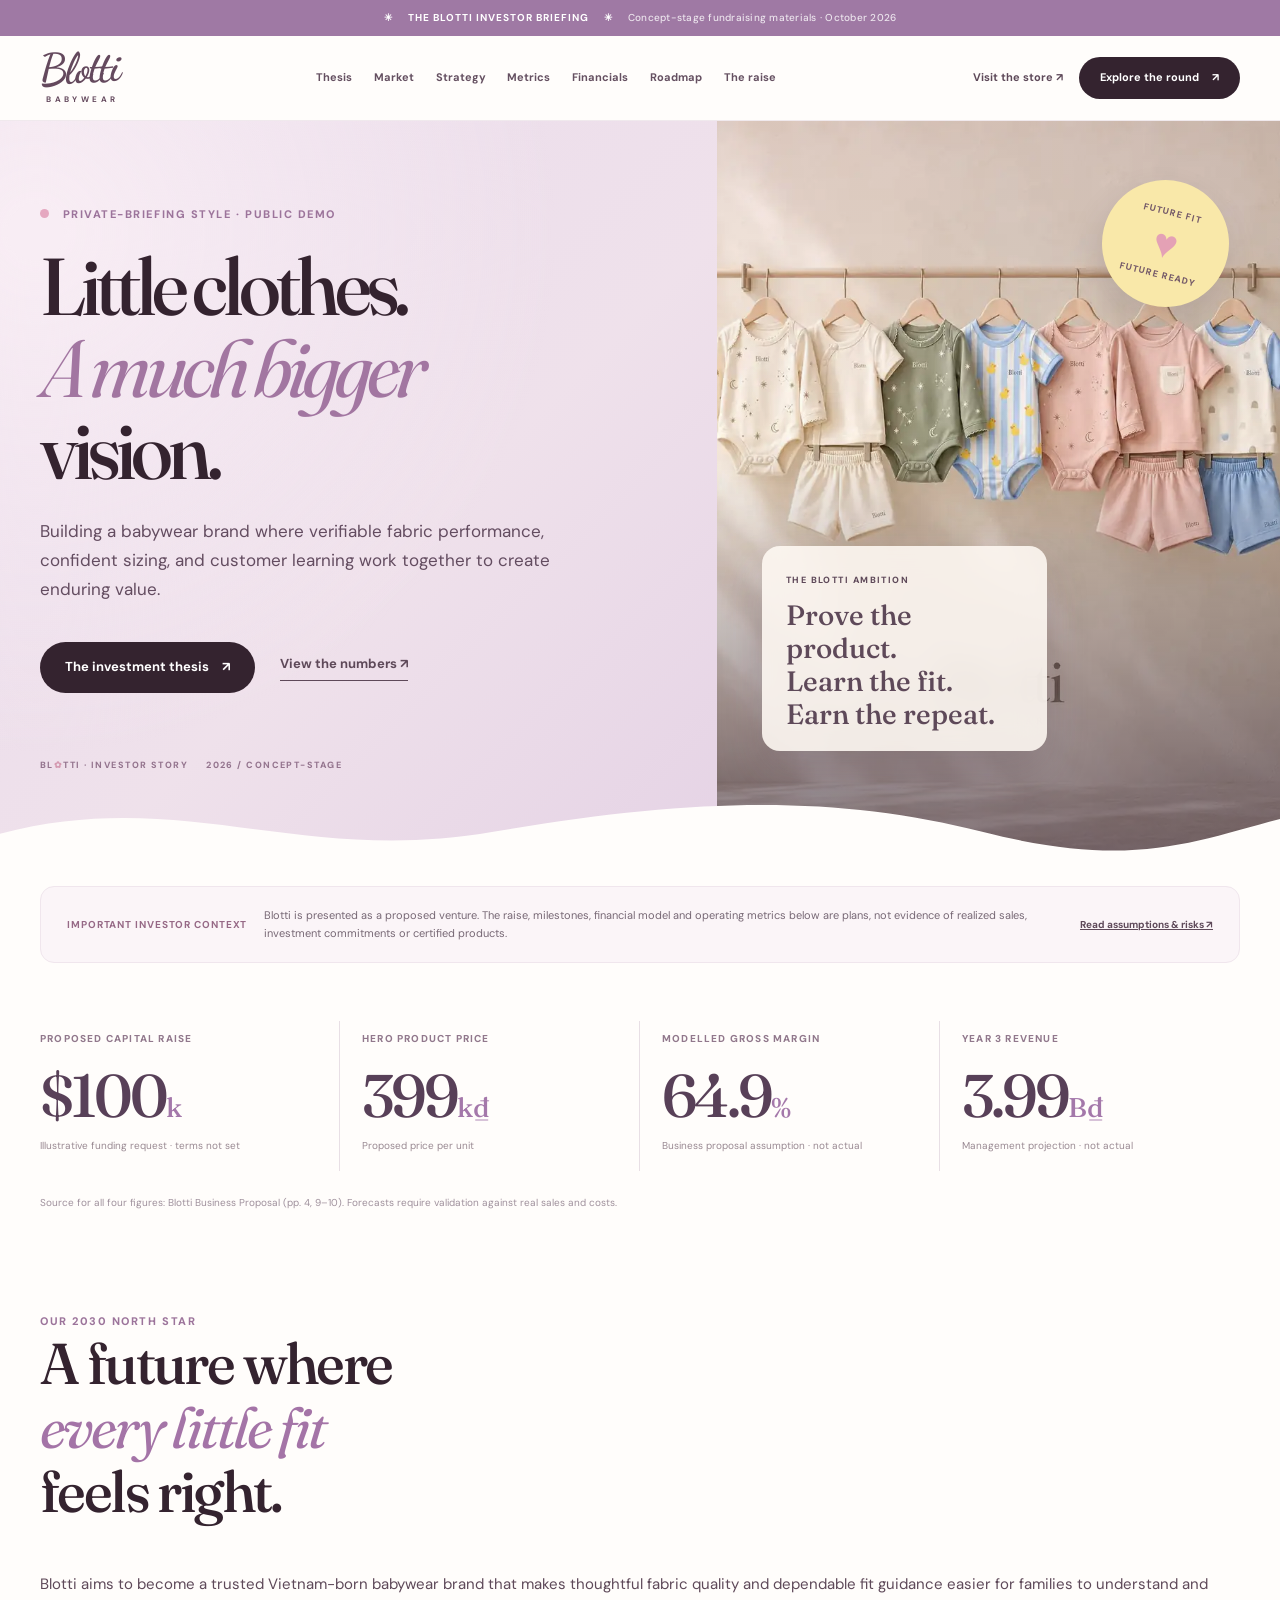
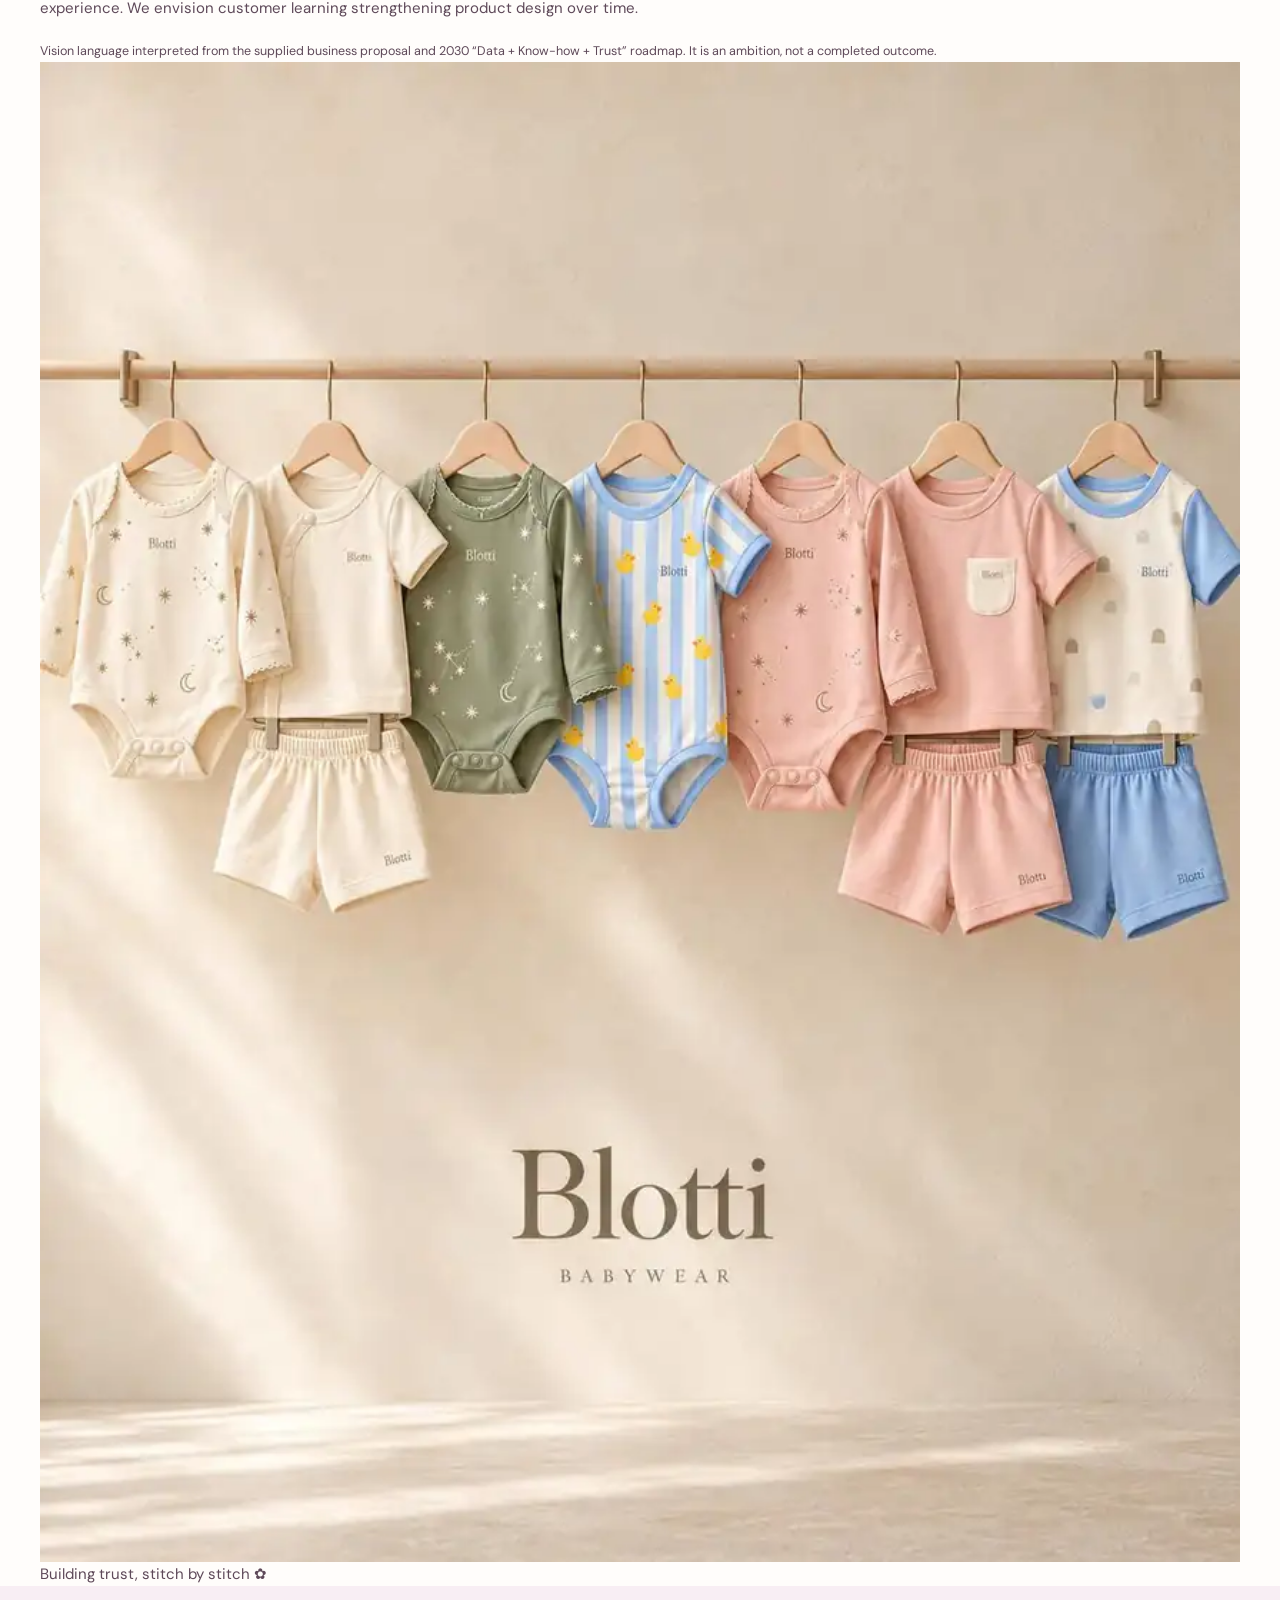
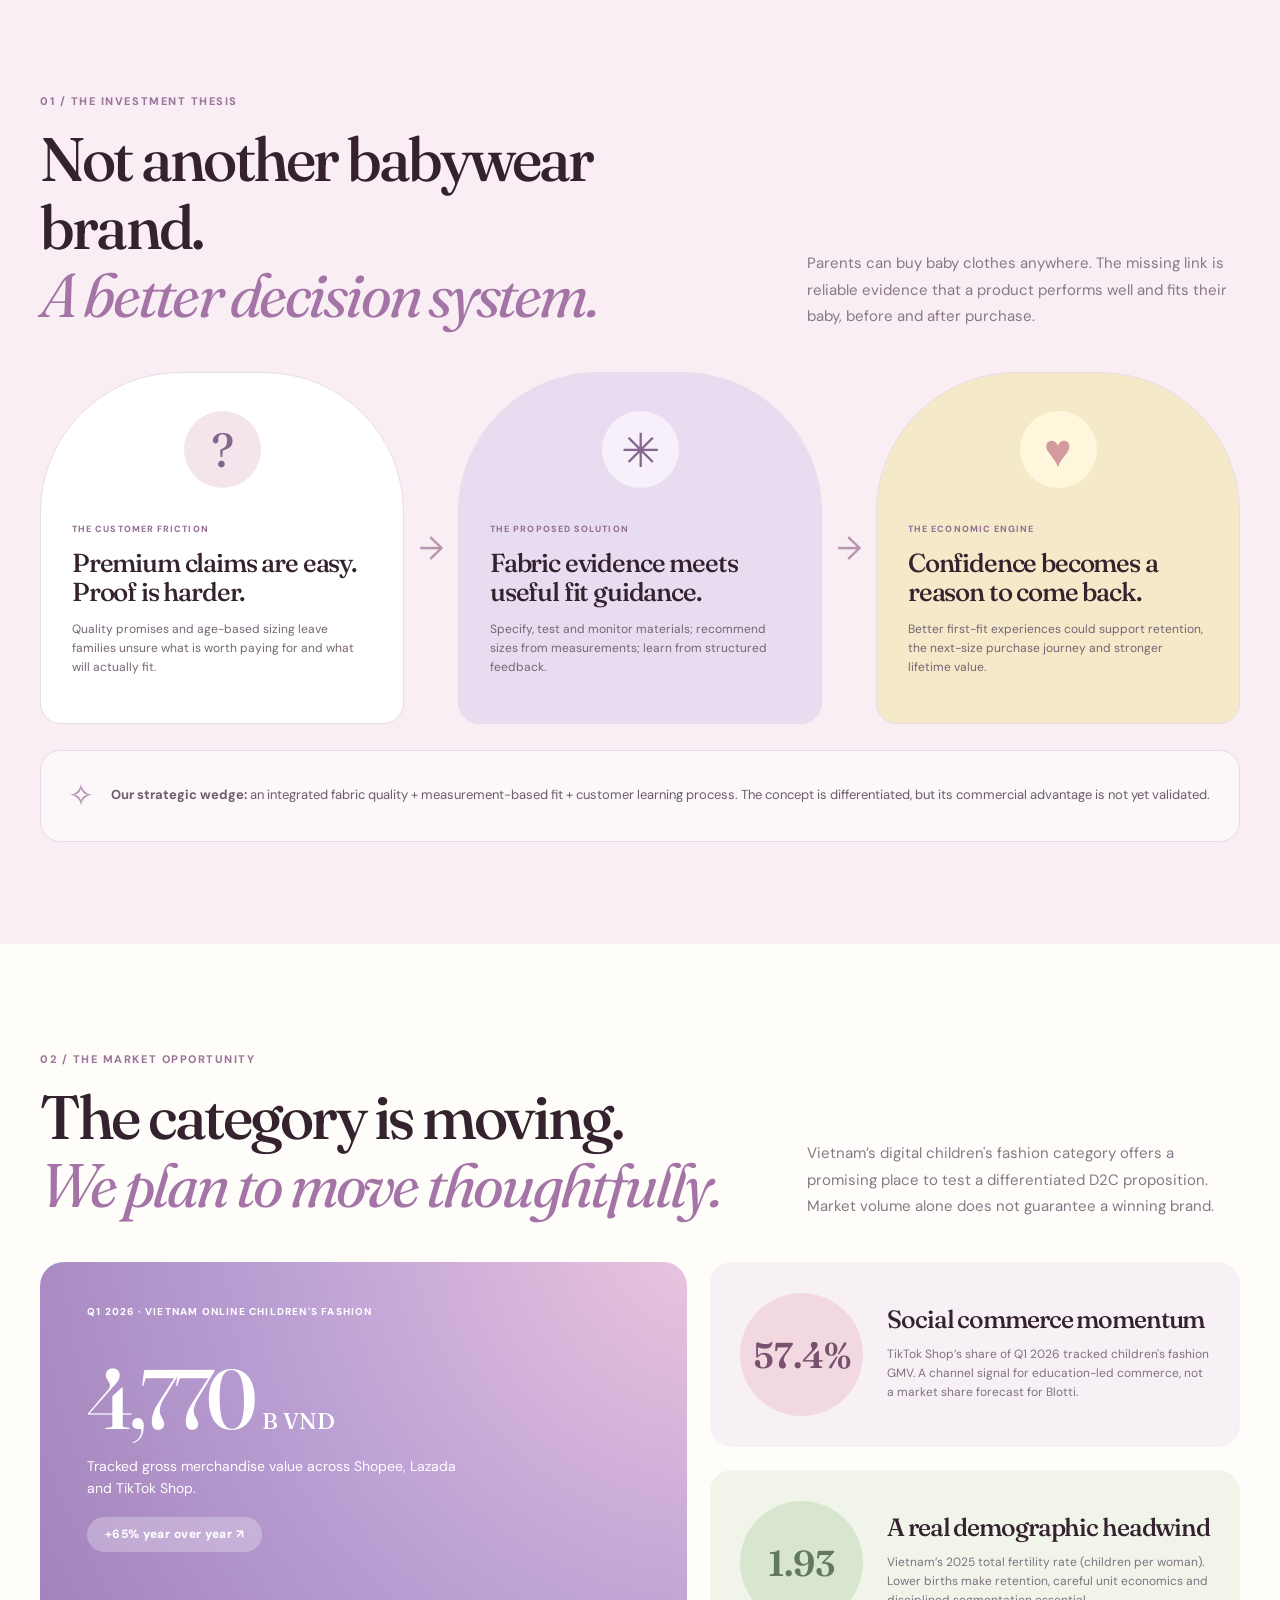
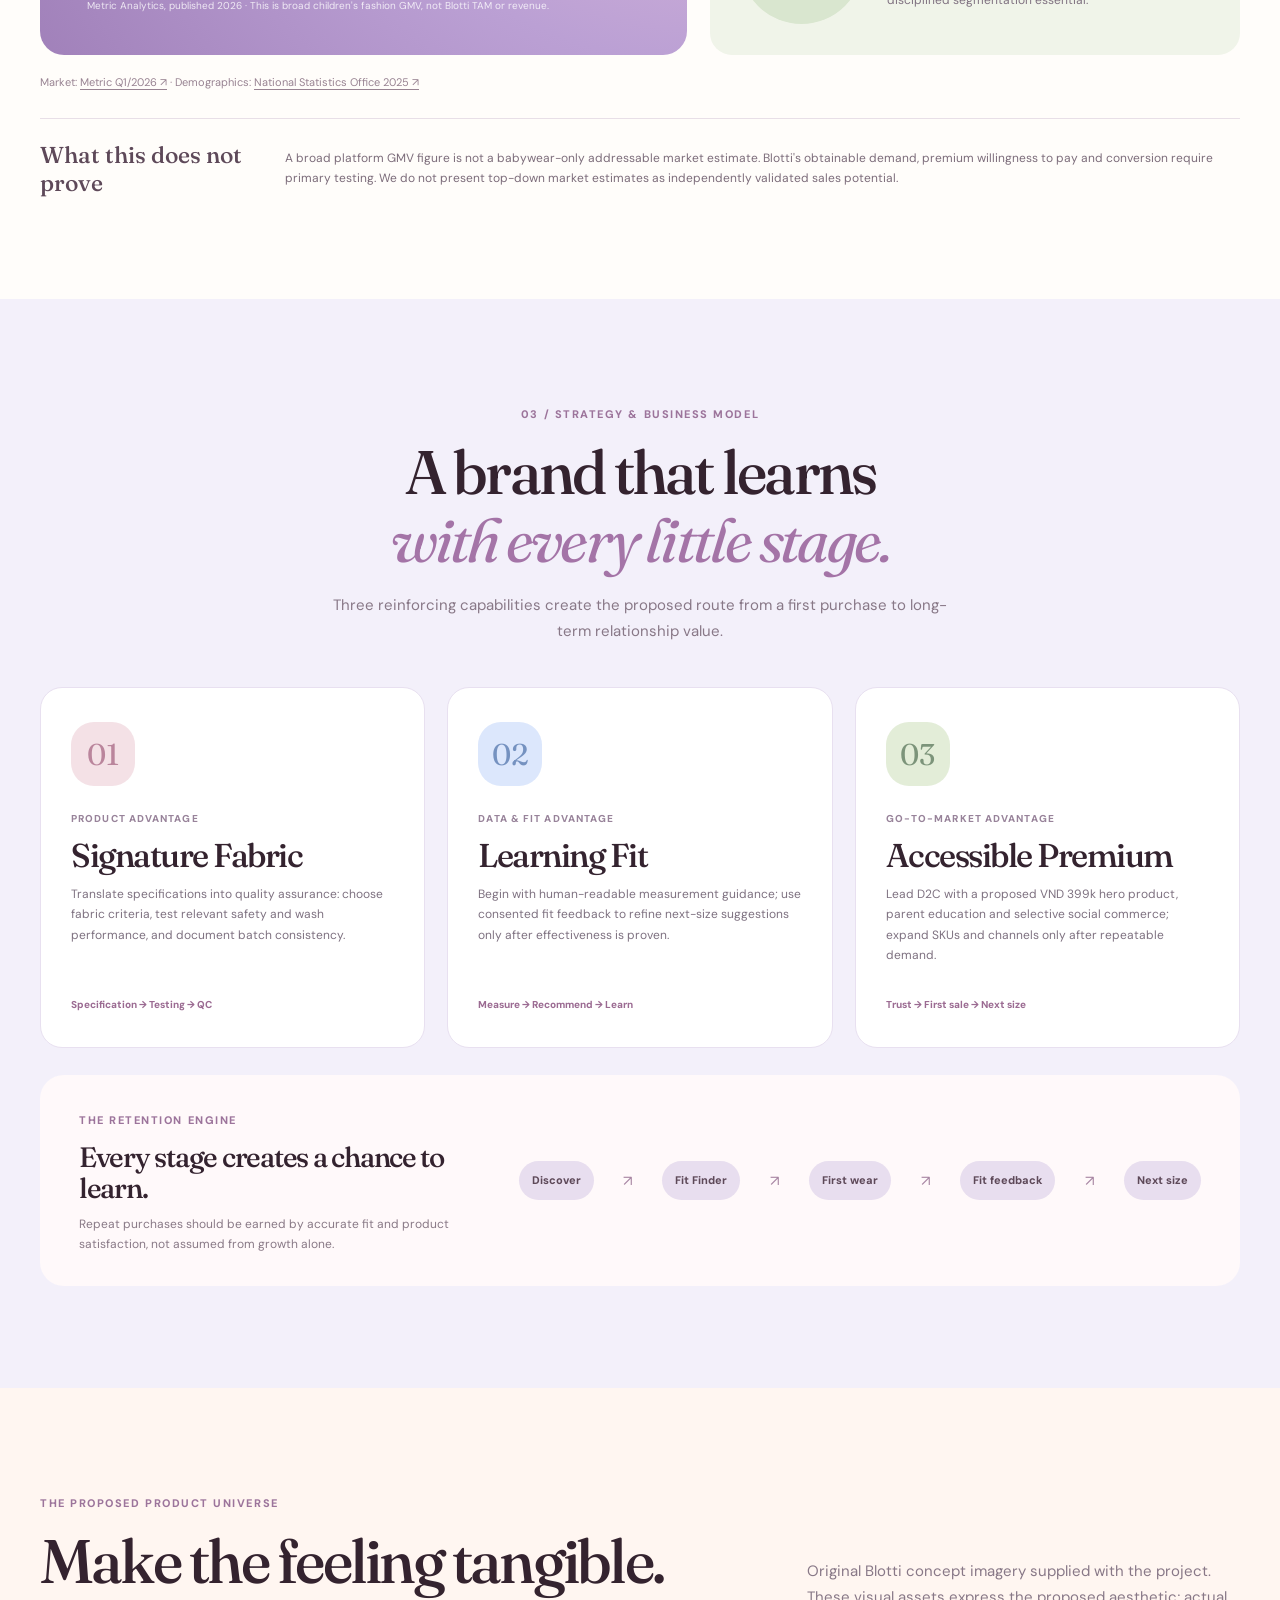
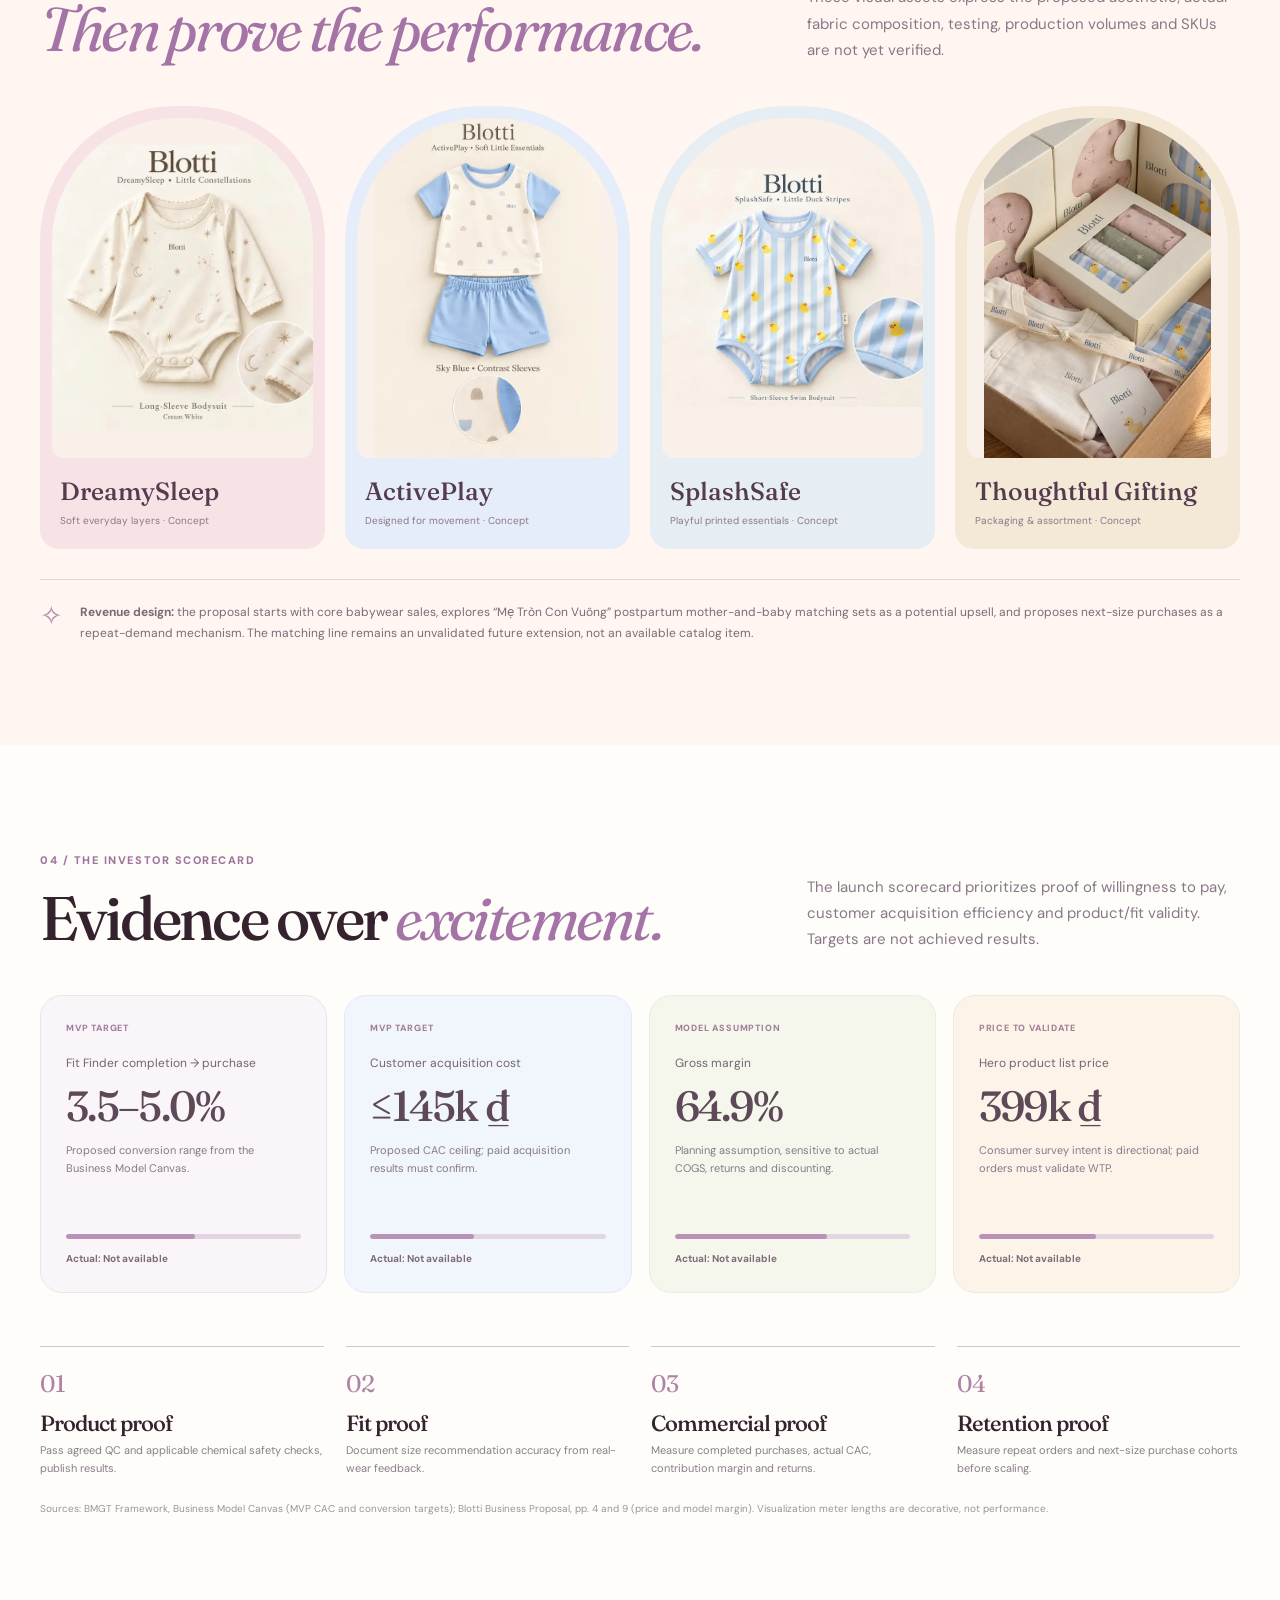
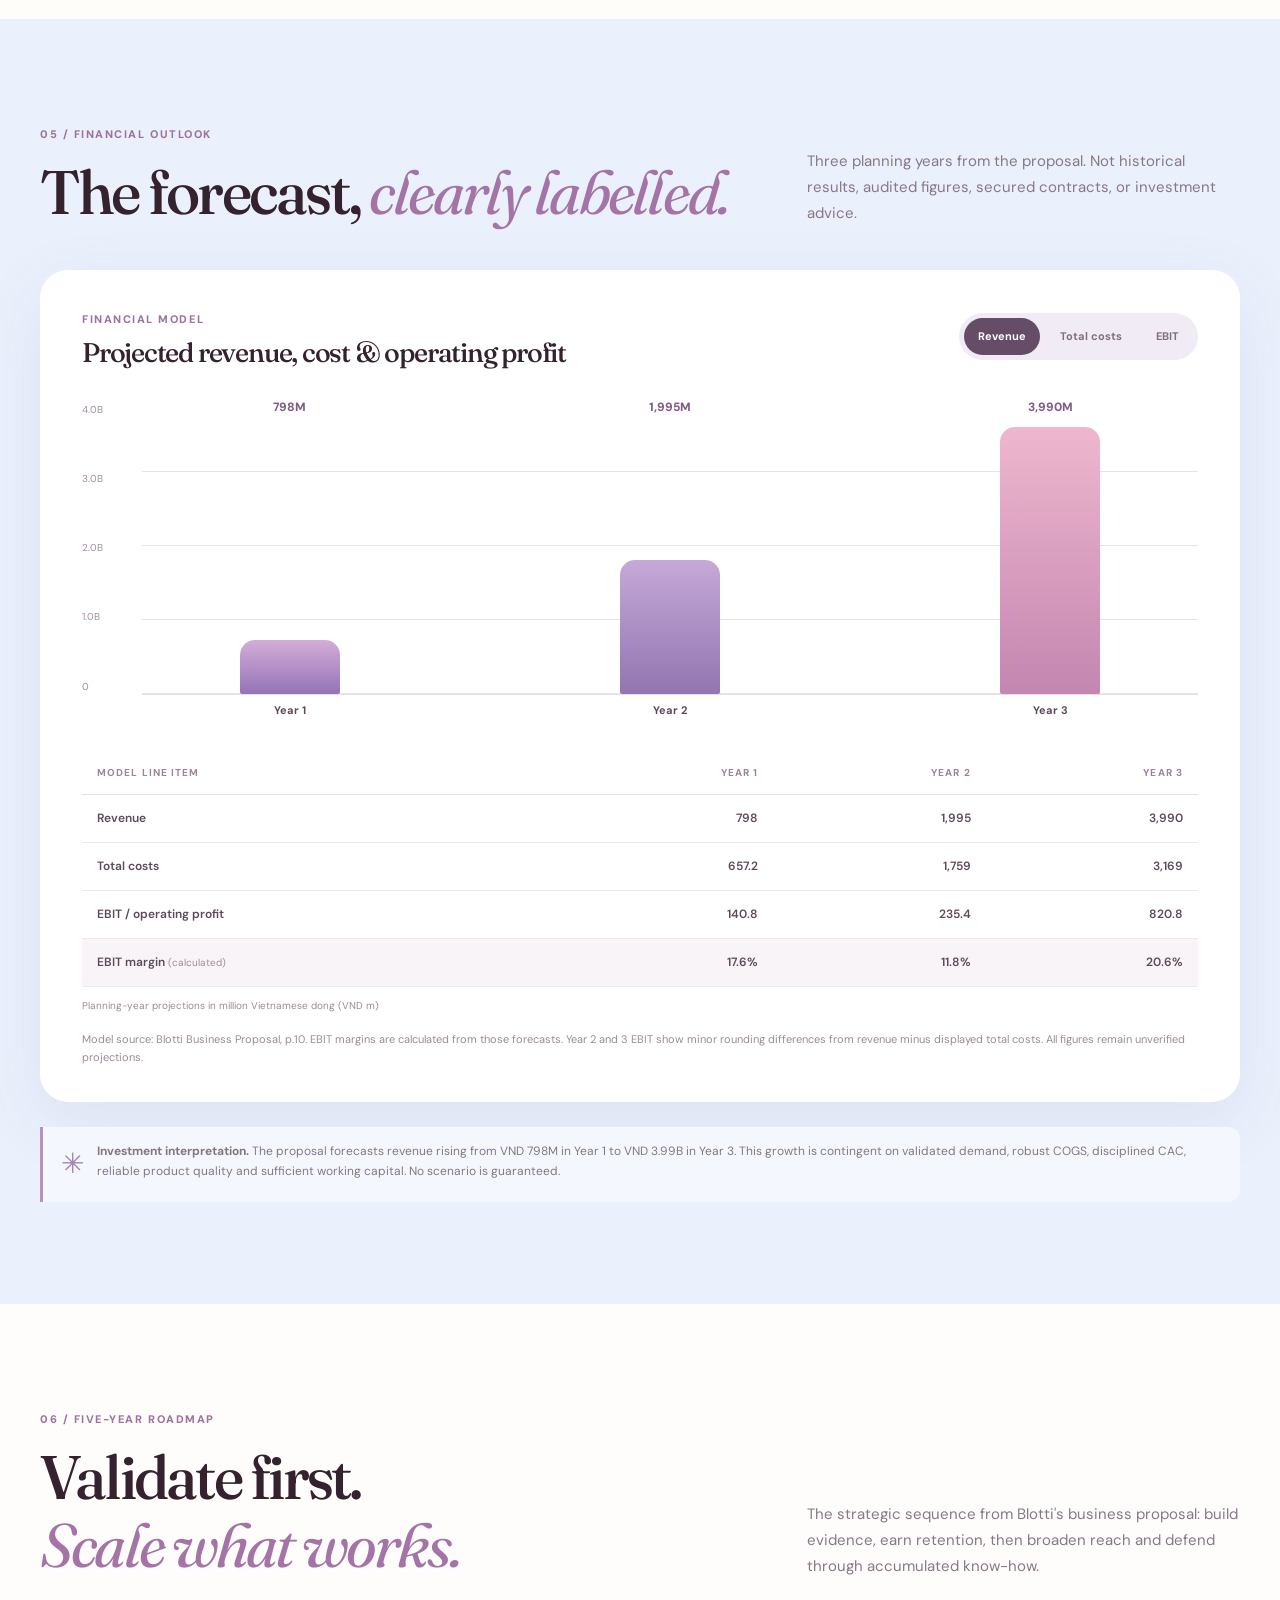
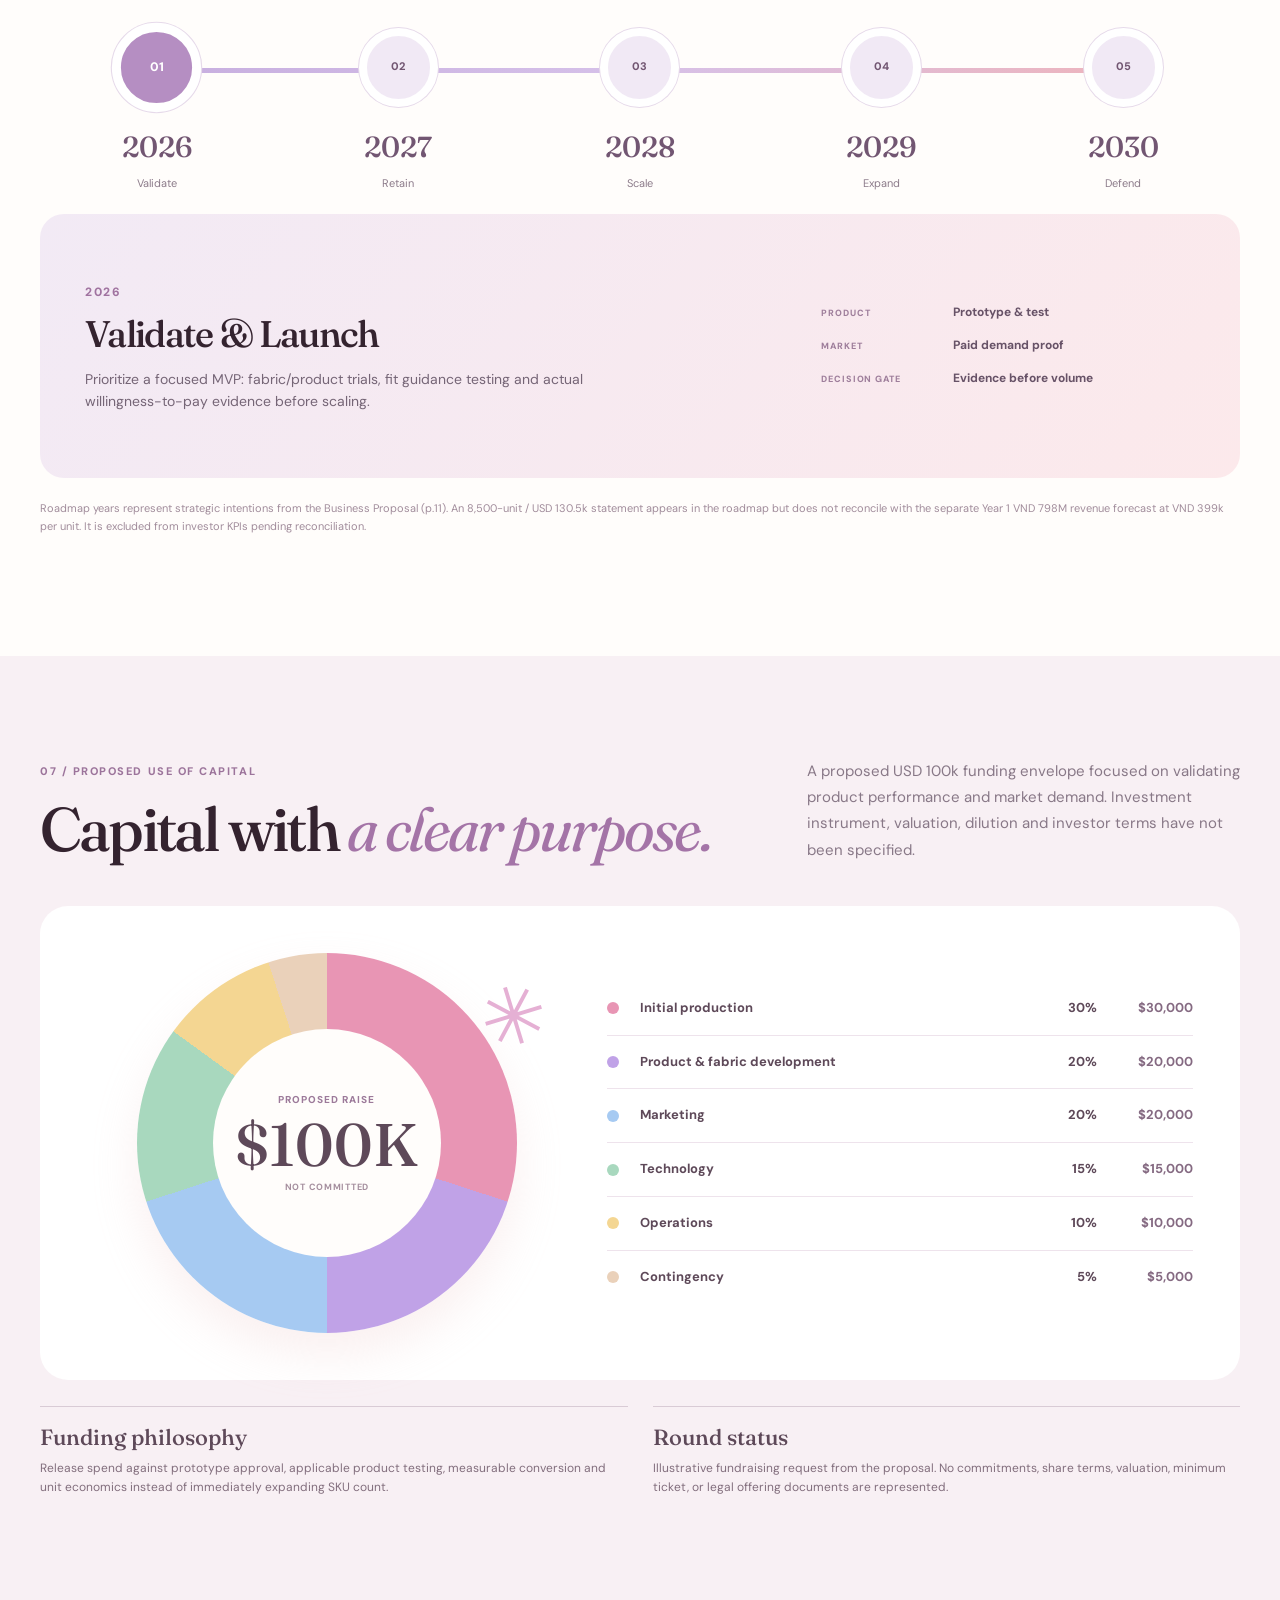
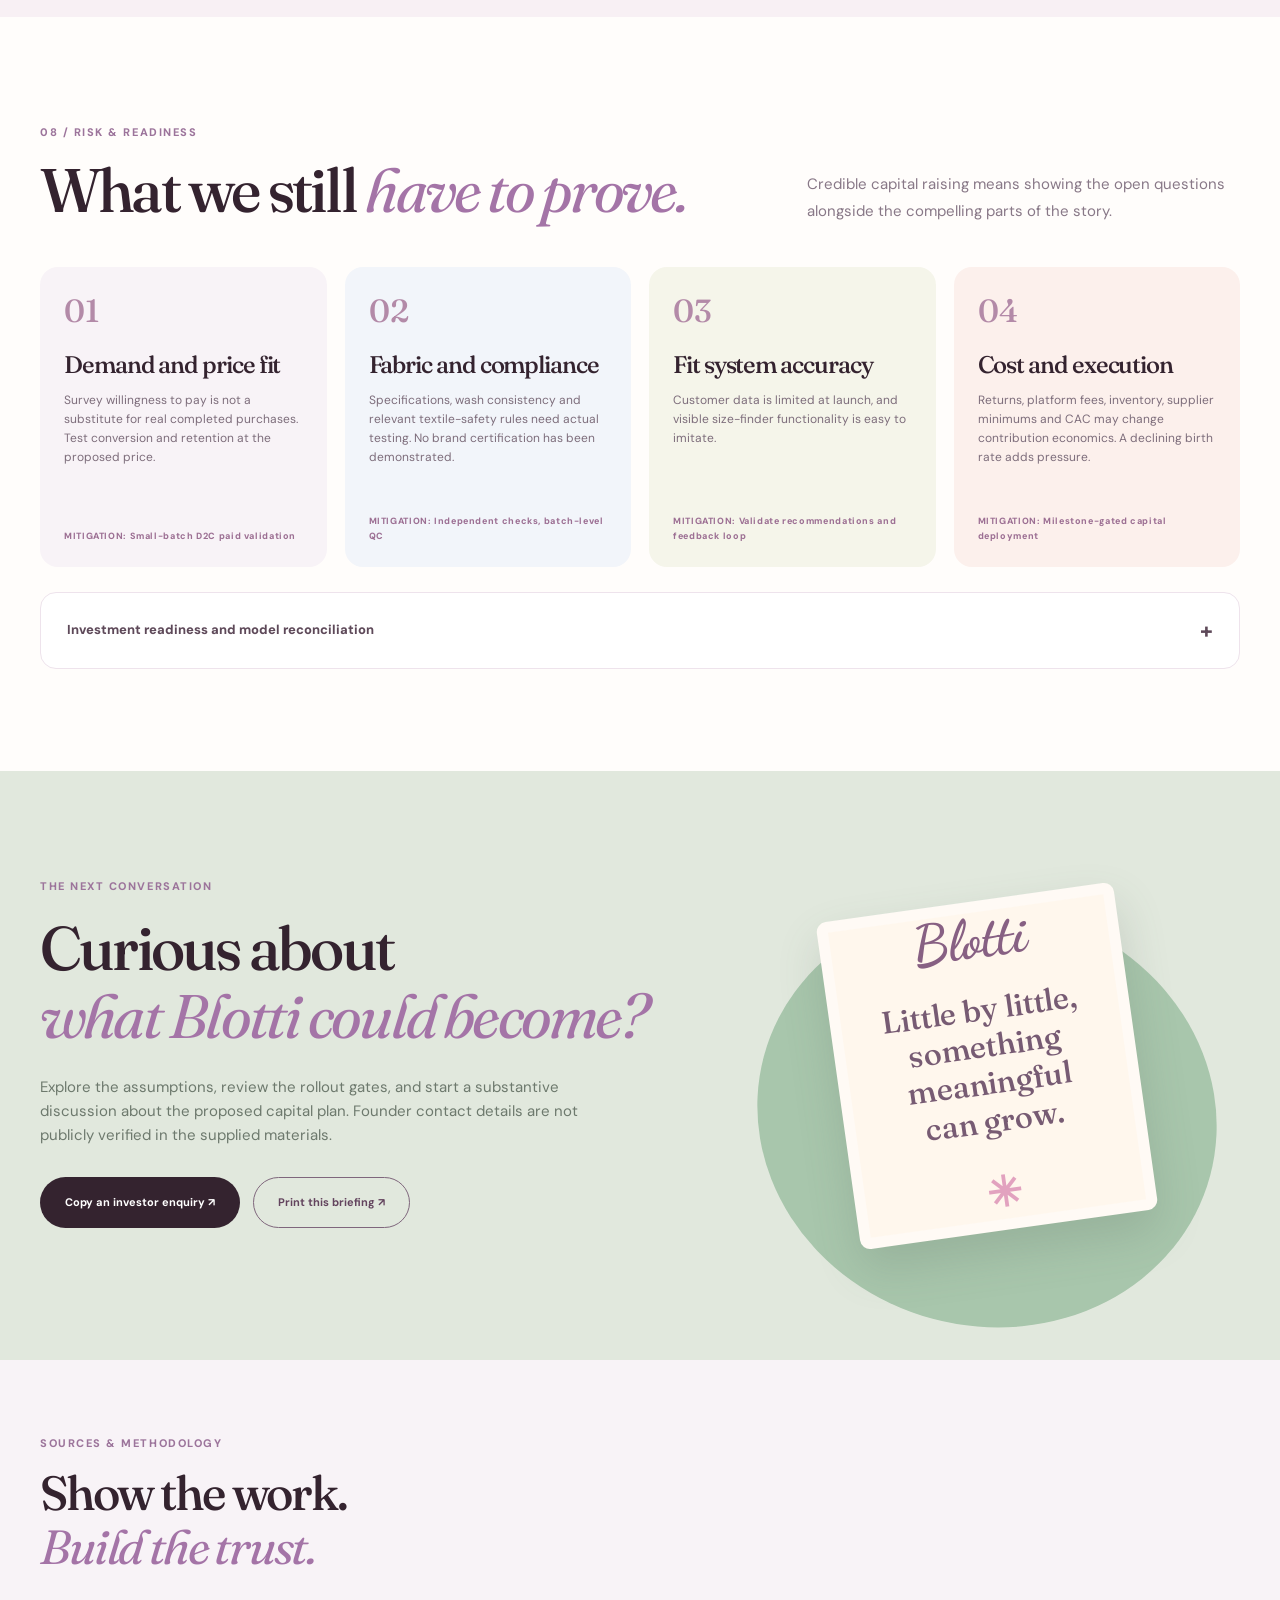
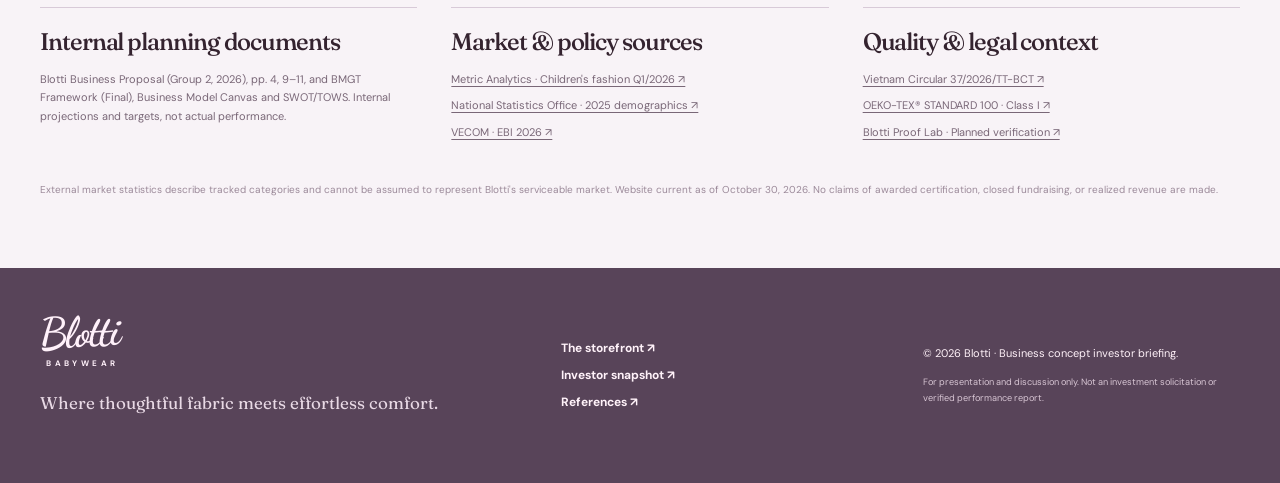
==== commit 52f3d90f: "feat: add explicit 2030 investor vision and brand purpose narrative" ====
--- a/investors.html
+++ b/investors.html
@@ -48,6 +48,12 @@
       </div>
       <p class="inv-micro-source">Source for all four figures: Blotti Business Proposal (pp. 4, 9–10). Forecasts require validation against real sales and costs.</p>
     </div></section>
+    <section class="inv-vision-band" id="vision" aria-labelledby="invVisionTitle">
+      <div class="container inv-vision-layout">
+        <div><span class="inv-eyebrow">OUR 2030 NORTH STAR</span><h2 id="invVisionTitle">A future where<br><em>every little fit</em><br>feels right.</h2><p>Blotti aims to become a trusted Vietnam-born babywear brand that makes thoughtful fabric quality and dependable fit guidance easier for families to understand and experience. We envision customer learning strengthening product design over time.</p><small>Vision language interpreted from the supplied business proposal and 2030 “Data + Know-how + Trust” roadmap. It is an ambition, not a completed outcome.</small></div>
+        <div class="inv-vision-visual"><img src="assets/blotti-collection.webp" loading="lazy" alt="Blotti concept babywear photographed as a coordinated colorful collection"><span>Building trust, stitch by stitch ✿</span></div>
+      </div>
+    </section>
     <section class="inv-section inv-thesis-section" id="thesis"><div class="container">
       <div class="inv-section-header inv-split"><div><span class="inv-eyebrow">01 / THE INVESTMENT THESIS</span><h2>Not another babywear brand.<br><em>A better decision system.</em></h2></div><p>Parents can buy baby clothes anywhere. The missing link is reliable evidence that a product performs well and fits their baby, before and after purchase.</p></div>
       <div class="inv-thesis-flow">
--- a/investors.css
+++ b/investors.css
@@ -4,4 +4,22 @@
 @media(max-width:970px){.inv-header-inner{min-height:74px}.inv-menu-btn{display:grid}.inv-nav{position:absolute;display:none;top:100%;left:0;right:0;flex-direction:column;align-items:stretch;padding:15px 30px;background:#fffafb;box-shadow:0 13px 24px #392b341f}.inv-nav.open{display:flex}.inv-nav a{padding:11px 0;font-size:13px}.inv-hero{grid-template-columns:54% 46%;min-height:580px}.inv-hero-copy{padding:60px 28px 80px}.inv-hero h1{font-size:clamp(3.65rem,6.7vw,5.4rem)}.inv-thesis-flow{grid-template-columns:1fr 15px 1fr 15px 1fr;gap:5px}.inv-thesis-card{padding:26px 17px;min-height:390px}.inv-thesis-card h3{font-size:23px}.inv-market-layout{grid-template-columns:1fr}.inv-market-side{grid-template-columns:repeat(2,1fr)}.inv-market-side article{flex-direction:column;align-items:flex-start}.inv-market-circle{flex:0 0 100px;width:100px}.inv-metric-grid,.inv-risk-grid{grid-template-columns:repeat(2,1fr)}.inv-metric-card{min-height:275px}.inv-flywheel{padding:24px}.inv-roadmap-detail{grid-template-columns:1fr 1fr}.inv-donut{width:305px;height:305px}.inv-round-panel{padding:32px;gap:18px}.inv-allocation-list>div{gap:8px;grid-template-columns:14px 1fr 40px 70px}.inv-allocation-list span:nth-child(2){font-size:11px}.inv-top-stat>strong{font-size:3.4rem}}
 @media(max-width:650px){.inv-announcement{font-size:9px;padding:9px 8px;min-height:41px;flex-wrap:wrap;gap:3px 8px}.inv-announcement-detail{font-size:8px}.inv-header-inner{min-height:68px}.inv-header-cta{display:none}.inv-section{padding:72px 0}.inv-section-header.inv-split{grid-template-columns:1fr;gap:14px}.inv-section-header>p{font-size:13px}.inv-section h2{font-size:clamp(2.6rem,9vw,3.8rem)}.inv-hero{display:flex;flex-direction:column;min-height:auto}.inv-hero-copy{padding:64px 24px 54px}.inv-hero h1{font-size:clamp(4rem,13vw,5.4rem)}.inv-hero-art{height:420px}.inv-hero-foot{margin-top:35px;font-size:8px}.inv-hero-wave{height:43px}.inv-hero-overlay-card{bottom:16%}.inv-status-banner{display:block;margin-top:14px}.inv-status-banner>div{display:block}.inv-status-banner b{display:block;margin-bottom:7px}.inv-status-banner>a{display:inline-block;margin-top:12px}.inv-stat-overview{padding:37px 0 55px}.inv-stat-grid{grid-template-columns:repeat(2,1fr);gap:22px 0}.inv-top-stat{padding:8px 12px 12px;border-right:0;border-bottom:1px solid #e9dfe9}.inv-top-stat:nth-child(odd){padding-left:0;border-right:1px solid #e9dfe9}.inv-top-stat>strong{font-size:clamp(3rem,12vw,4.2rem)}.inv-top-stat>span{font-size:8px}.inv-top-stat>small{font-size:9px}.inv-thesis-flow{grid-template-columns:1fr;gap:11px}.inv-thesis-card{border-radius:25px;min-height:0;padding:25px}.inv-thesis-icon{margin:0 0 15px;height:64px;width:64px;font-size:35px}.inv-flow-arrow{transform:rotate(90deg);font-size:24px;line-height:1}.inv-thesis-bottom{align-items:flex-start}.inv-market-primary{padding:28px 23px;min-height:350px}.inv-market-primary>strong{font-size:clamp(4.1rem,16vw,5.6rem)}.inv-market-side{grid-template-columns:1fr}.inv-market-side article{flex-direction:row;align-items:center}.inv-market-circle{flex:0 0 96px;height:96px}.inv-market-principle{grid-template-columns:1fr;gap:9px}.inv-pillars{grid-template-columns:1fr}.inv-pillar{min-height:auto;padding:26px}.inv-flywheel{grid-template-columns:1fr}.inv-flywheel-steps{gap:7px}.inv-flywheel-steps span{font-size:10px;padding:8px 10px}.inv-metric-grid{grid-template-columns:1fr 1fr;gap:11px}.inv-metric-card{min-height:278px;padding:18px 12px}.inv-metric-card>strong{font-size:clamp(2rem,7vw,2.7rem)}.inv-metric-card p{font-size:10px}.inv-metrics-gates{grid-template-columns:1fr 1fr;gap:23px}.inv-finance-panel{padding:23px 16px}.inv-finance-controls{display:block}.inv-finance-controls h3{font-size:23px}.inv-finance-switch{margin-top:23px;width:max-content;max-width:100%}.inv-finance-switch button{padding:9px 10px;font-size:10px}.inv-finance-viz{height:280px;grid-template-columns:32px 1fr;gap:5px}.inv-chart-y{font-size:9px}.inv-bar-value{font-size:10px}.inv-bar-track{width:85%}.inv-finance-table th,.inv-finance-table td{padding:10px 6px;font-size:10px}.inv-finance-table th{font-size:8px}.inv-roadmap-track{margin-top:18px;gap:0}.inv-roadmap-track:before{top:30px}.inv-roadmap-track button>span{width:60px;height:60px;border:5px solid white}.inv-roadmap-track button strong{font-size:20px}.inv-roadmap-track button small{font-size:9px}.inv-roadmap-detail{grid-template-columns:1fr;padding:27px 23px;gap:24px}.inv-roadmap-detail h3{font-size:31px}.inv-roadmap-checks{grid-template-columns:112px 1fr}.inv-round-panel{grid-template-columns:1fr;gap:35px;padding:28px 18px}.inv-donut{height:min(300px,80vw);width:min(300px,80vw)}.inv-allocation-list>div{grid-template-columns:10px 1fr 36px 67px;gap:9px}.inv-round-notes{grid-template-columns:1fr}.inv-risk-grid{grid-template-columns:1fr 1fr;gap:11px}.inv-risk-grid article{padding:18px 14px;min-height:318px}.inv-risk-grid h3{font-size:22px}.inv-risk-grid p{font-size:11px}.inv-risk-grid small{font-size:8px}.inv-cta-layout{grid-template-columns:1fr;gap:15px}.inv-cta-layout h2{font-size:3.2rem}.inv-cta-art{height:300px}.inv-cta-art:before{width:330px;height:330px}.inv-cta-paper{height:280px;width:265px}.inv-cta-paper strong{font-size:26px}.inv-sources-heading h2{font-size:39px}.inv-sources-grid{grid-template-columns:1fr;gap:25px}.inv-footer-content{grid-template-columns:1fr;gap:25px}}
 @media(max-width:385px){.inv-hero h1{font-size:3.5rem}.inv-metric-grid,.inv-risk-grid{grid-template-columns:1fr}.inv-risk-grid article{min-height:0}.inv-metric-card{min-height:250px}.inv-market-side article{padding:18px 13px;gap:12px}.inv-market-side h3{font-size:21px}.inv-market-circle{flex-basis:76px;height:76px;font-size:25px}.inv-roadmap-track button>span{height:46px;width:46px;border:4px solid white}.inv-roadmap-track:before{top:23px}.inv-roadmap-track button strong{font-size:17px}.inv-roadmap-track button small{font-size:8px}.inv-finance-switch button{padding:8px 7px}.inv-hero-seal{width:90px;height:90px}.inv-hero-seal span{font-size:7px}.inv-hero-seal b{font-size:26px}}
-@media print{.inv-announcement,.site-header,.inv-hero-buttons,.inv-cta-buttons,.inv-menu-btn{display:none!important}.inv-section{padding:35px 0;break-inside:avoid}.inv-hero{min-height:300px}.inv-hero-art{display:none}.inv-hero-copy{padding:40px}.inv-roadmap-detail,.inv-finance-panel,.inv-round-panel{break-inside:avoid}.inv-market-primary{-webkit-print-color-adjust:exact;print-color-adjust:exact}.inv-sources-grid{display:grid;grid-template-columns:repeat(3,1fr)}}+@media print{.inv-announcement,.site-header,.inv-hero-buttons,.inv-cta-buttons,.inv-menu-btn{display:none!important}.inv-section{padding:35px 0;break-inside:avoid}.inv-hero{min-height:300px}.inv-hero-art{display:none}.inv-hero-copy{padding:40px}.inv-roadmap-detail,.inv-finance-panel,.inv-round-panel{break-inside:avoid}.inv-market-primary{-webkit-print-color-adjust:exact;print-color-adjust:exact}.inv-sources-grid{display:grid;grid-template-columns:repeat(3,1fr)}}
+/* Blotti supplied design images on the investor page */
+.inv-portfolio-section{background:#fff6f1}
+.inv-portfolio-grid{display:grid;grid-template-columns:repeat(4,minmax(0,1fr));gap:20px}
+.inv-portfolio-grid figure{margin:0;padding:12px 12px 20px;border-radius:135px 135px 19px 19px;background:#f7e2e6;min-width:0;transition:transform .35s var(--ease),box-shadow .35s var(--ease)}
+.inv-portfolio-grid figure:nth-child(2){background:#e4edf9}
+.inv-portfolio-grid figure:nth-child(3){background:#e6eef3}
+.inv-portfolio-grid figure:nth-child(4){background:#f4e8d7}
+.inv-portfolio-grid figure:hover{transform:translateY(-8px);box-shadow:0 16px 35px #59465520}
+.inv-portfolio-grid figure img{height:340px;border-radius:125px 125px 12px 12px;object-fit:contain;object-position:center;background:#f8f0e9}
+.inv-portfolio-grid figcaption{padding:18px 8px 0}
+.inv-portfolio-grid figcaption strong{display:block;font:500 25px/1.25 var(--heading);color:#553b4e}
+.inv-portfolio-grid figcaption span{display:block;font-size:10px;color:#8e7889;margin-top:6px}
+.inv-portfolio-note{display:flex;align-items:flex-start;gap:17px;border-top:1px solid #e6d5d1;padding:22px 0 0;margin-top:30px}
+.inv-portfolio-note>span{font-size:27px;color:#b589ad;line-height:1}
+.inv-portfolio-note p{font-size:12px;color:#7d6977;margin:0;line-height:1.7}
+@media(max-width:970px){.inv-portfolio-grid{grid-template-columns:repeat(2,1fr)}.inv-portfolio-grid figure img{height:380px}}
+@media(max-width:650px){.inv-portfolio-grid{gap:12px}.inv-portfolio-grid figure{padding:7px 7px 15px;border-radius:100px 100px 14px 14px}.inv-portfolio-grid figure img{height:245px;border-radius:90px 90px 10px 10px}.inv-portfolio-grid figcaption{padding:12px 4px 0}.inv-portfolio-grid figcaption strong{font-size:20px}.inv-portfolio-grid figcaption span{font-size:9px}}
+@media(max-width:385px){.inv-portfolio-grid figure img{height:205px}.inv-portfolio-grid figcaption strong{font-size:18px}}
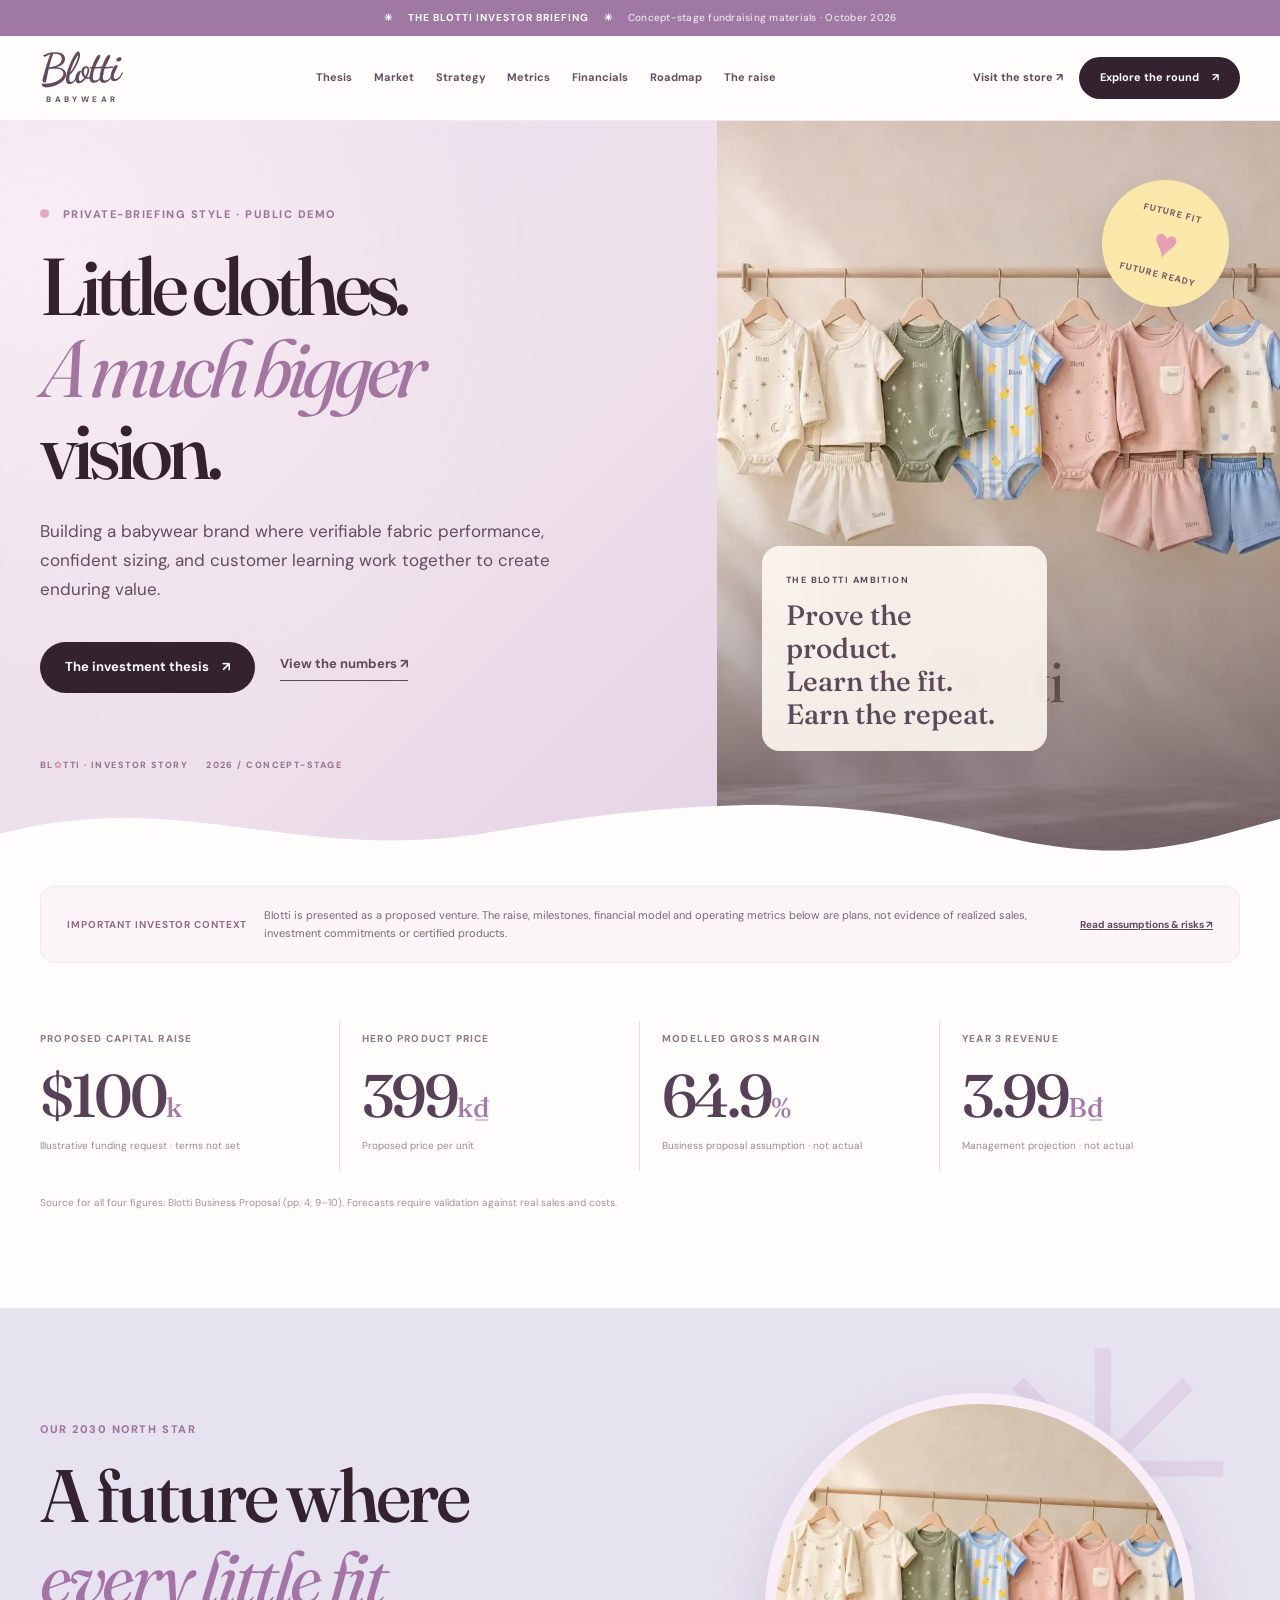
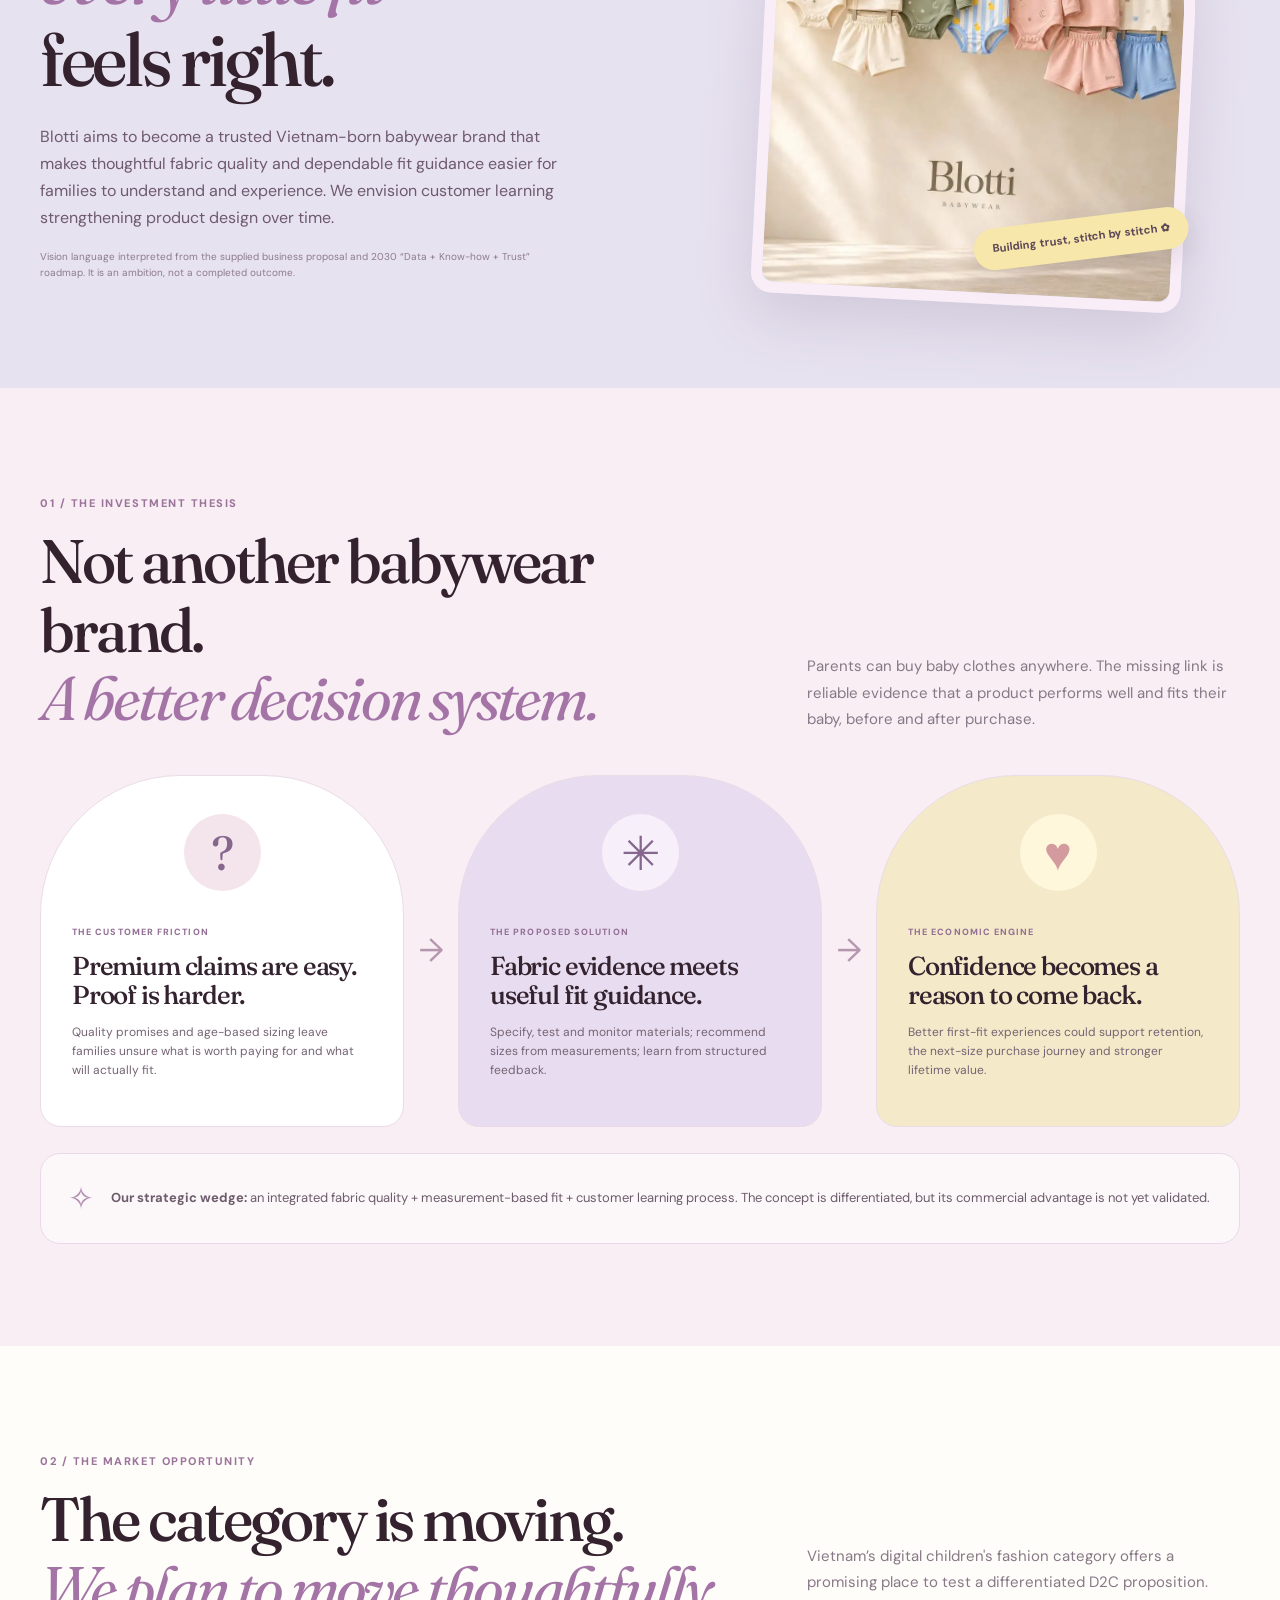
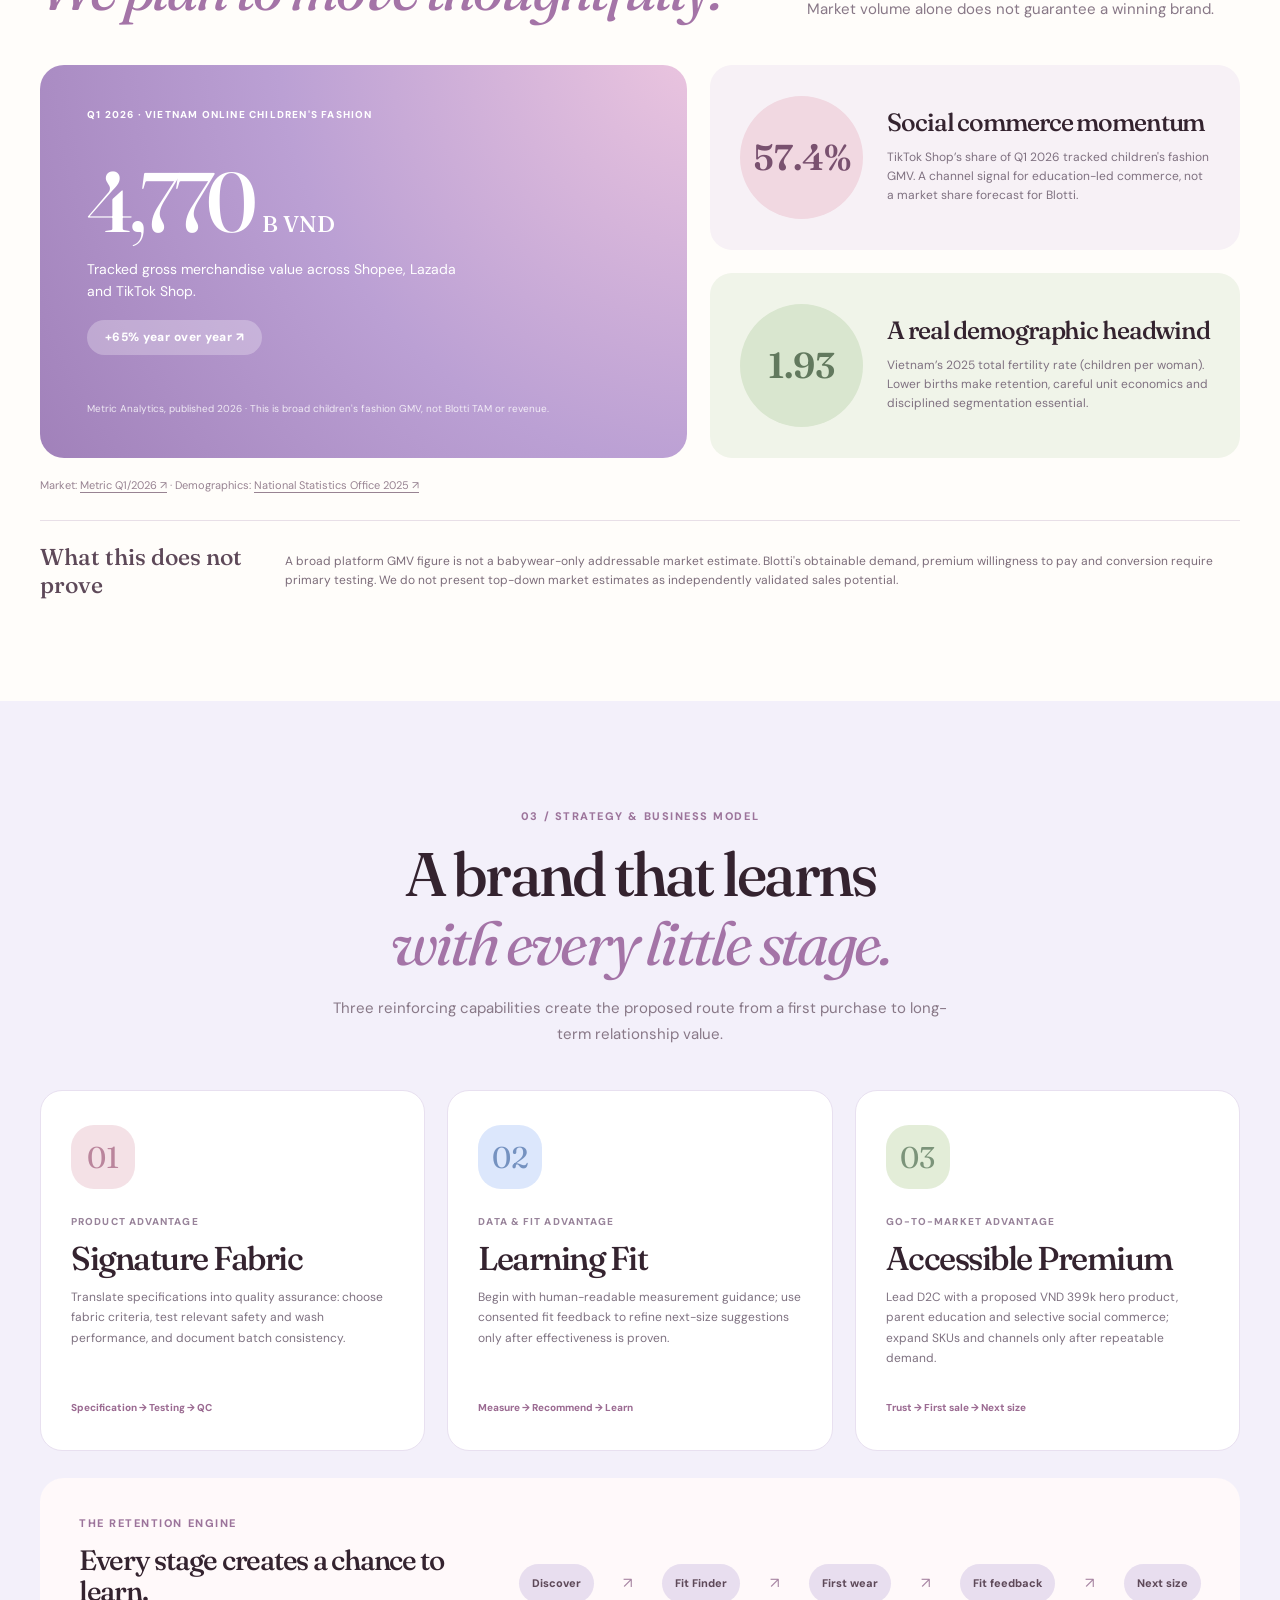
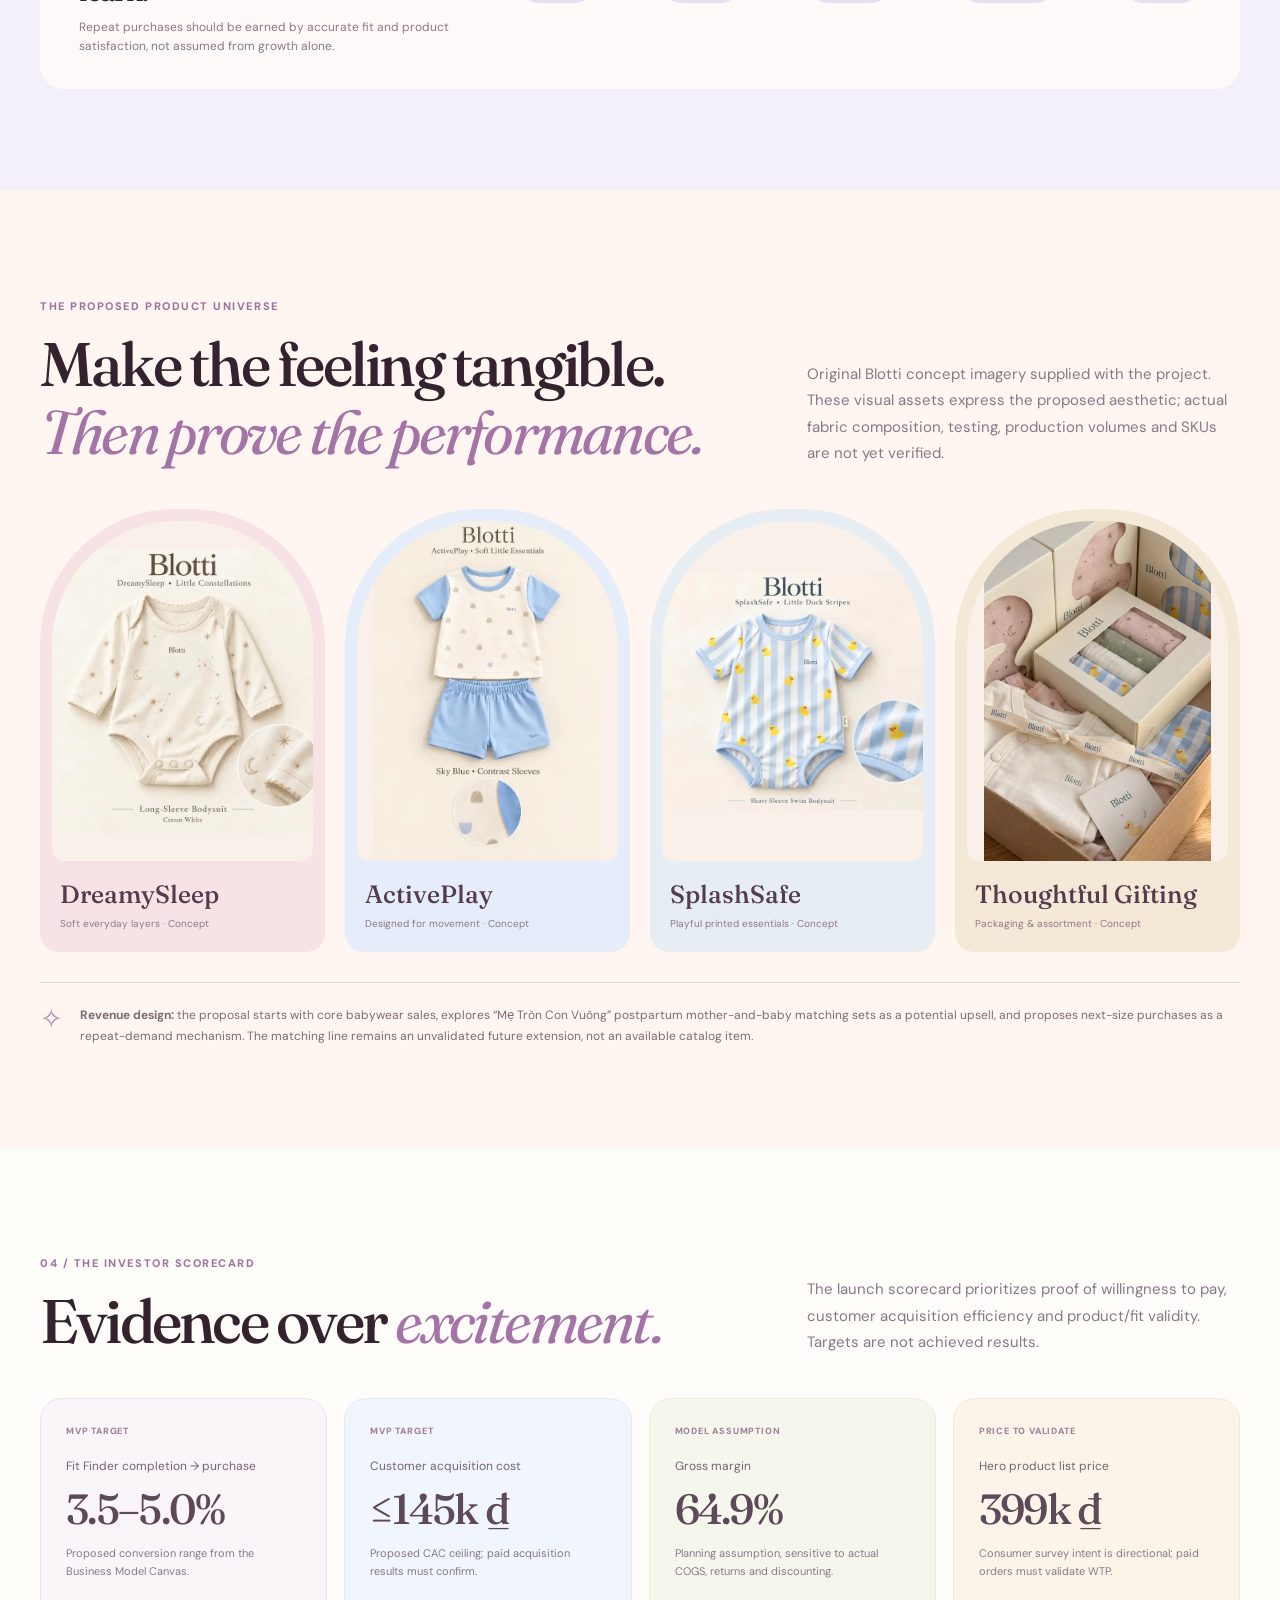
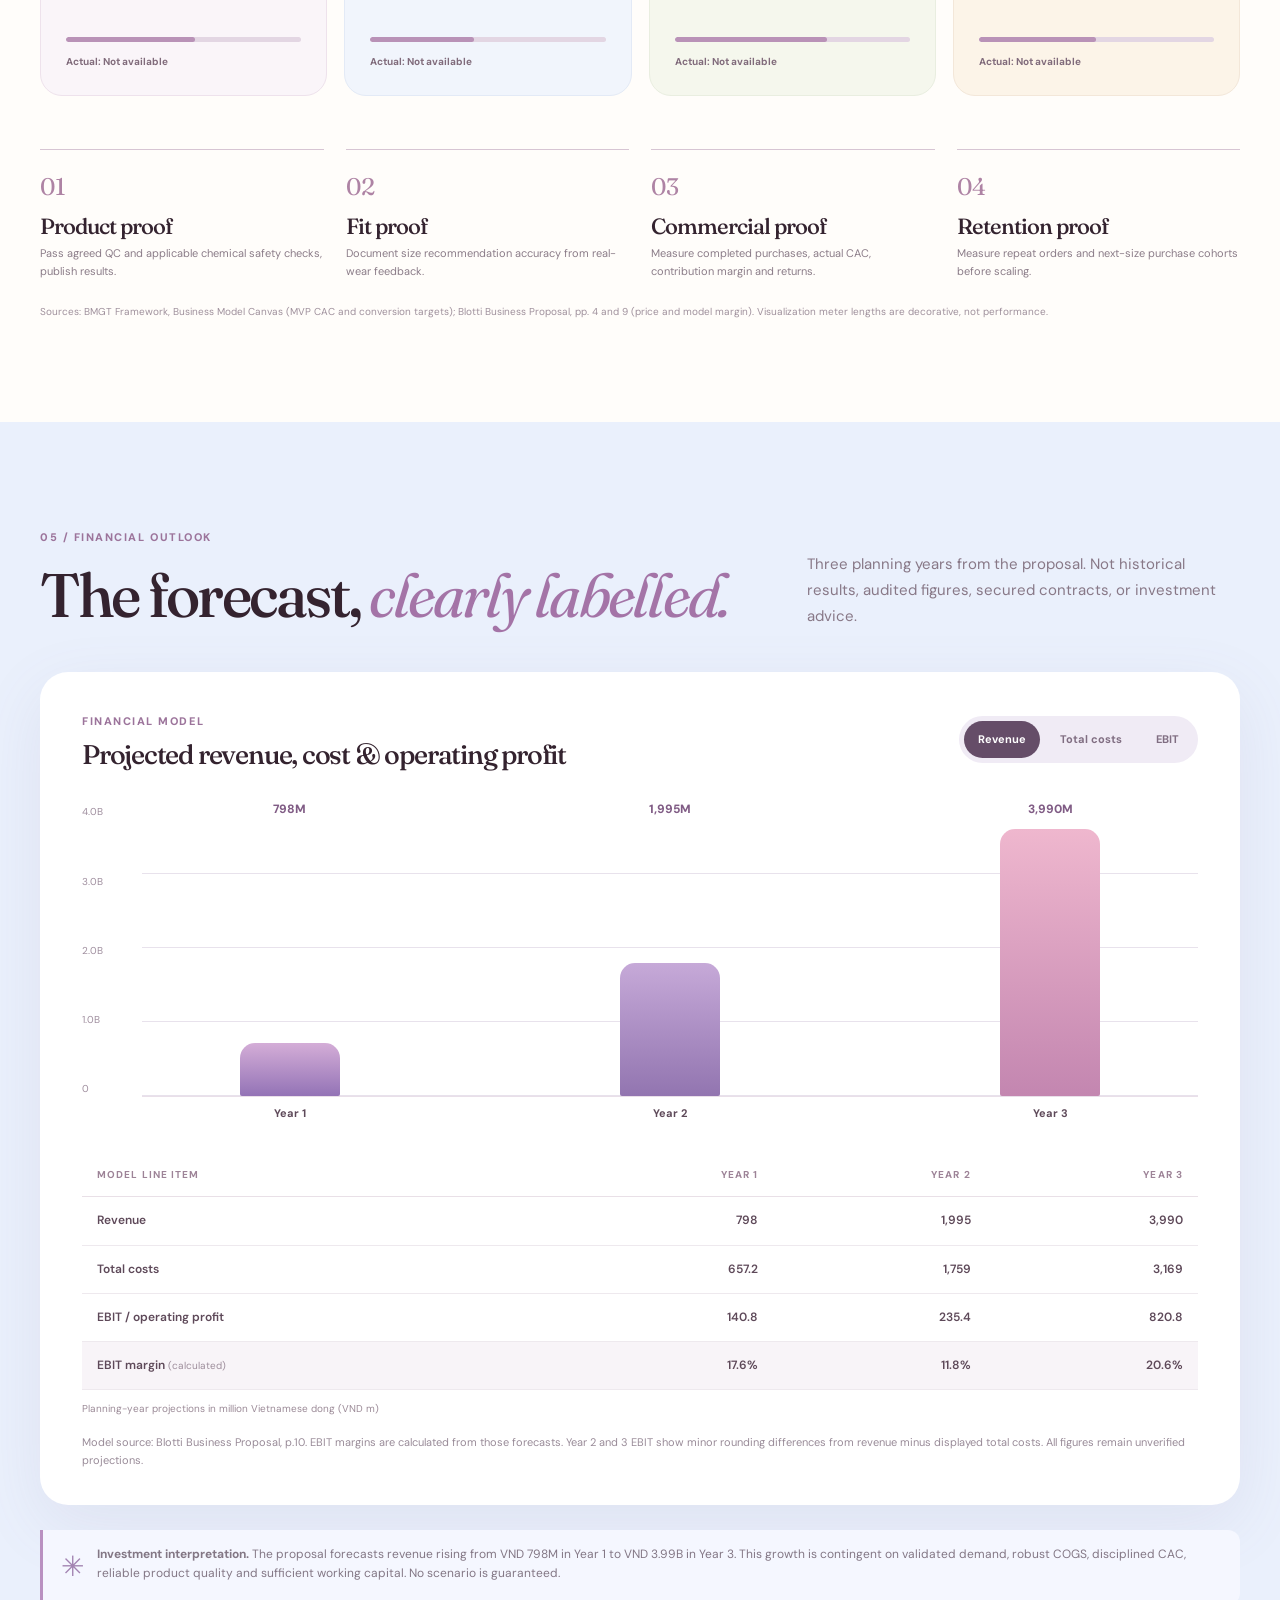
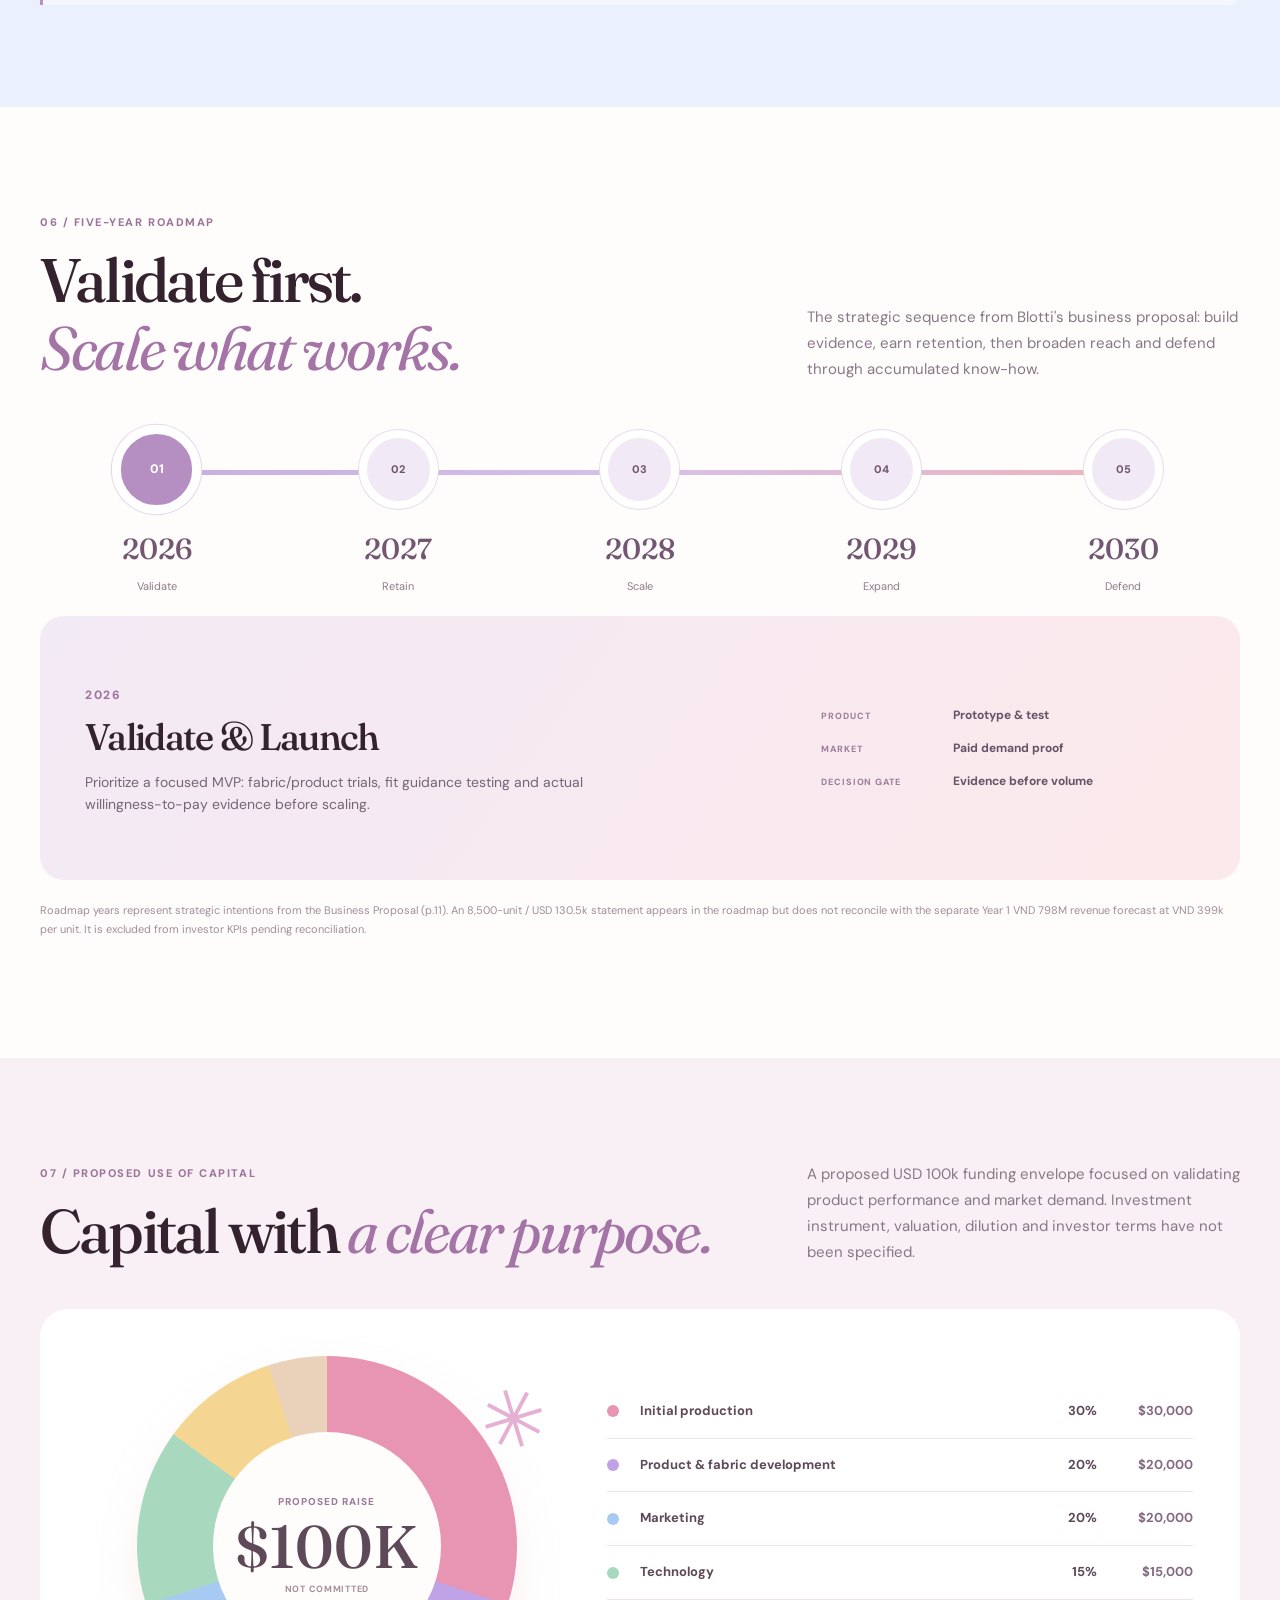
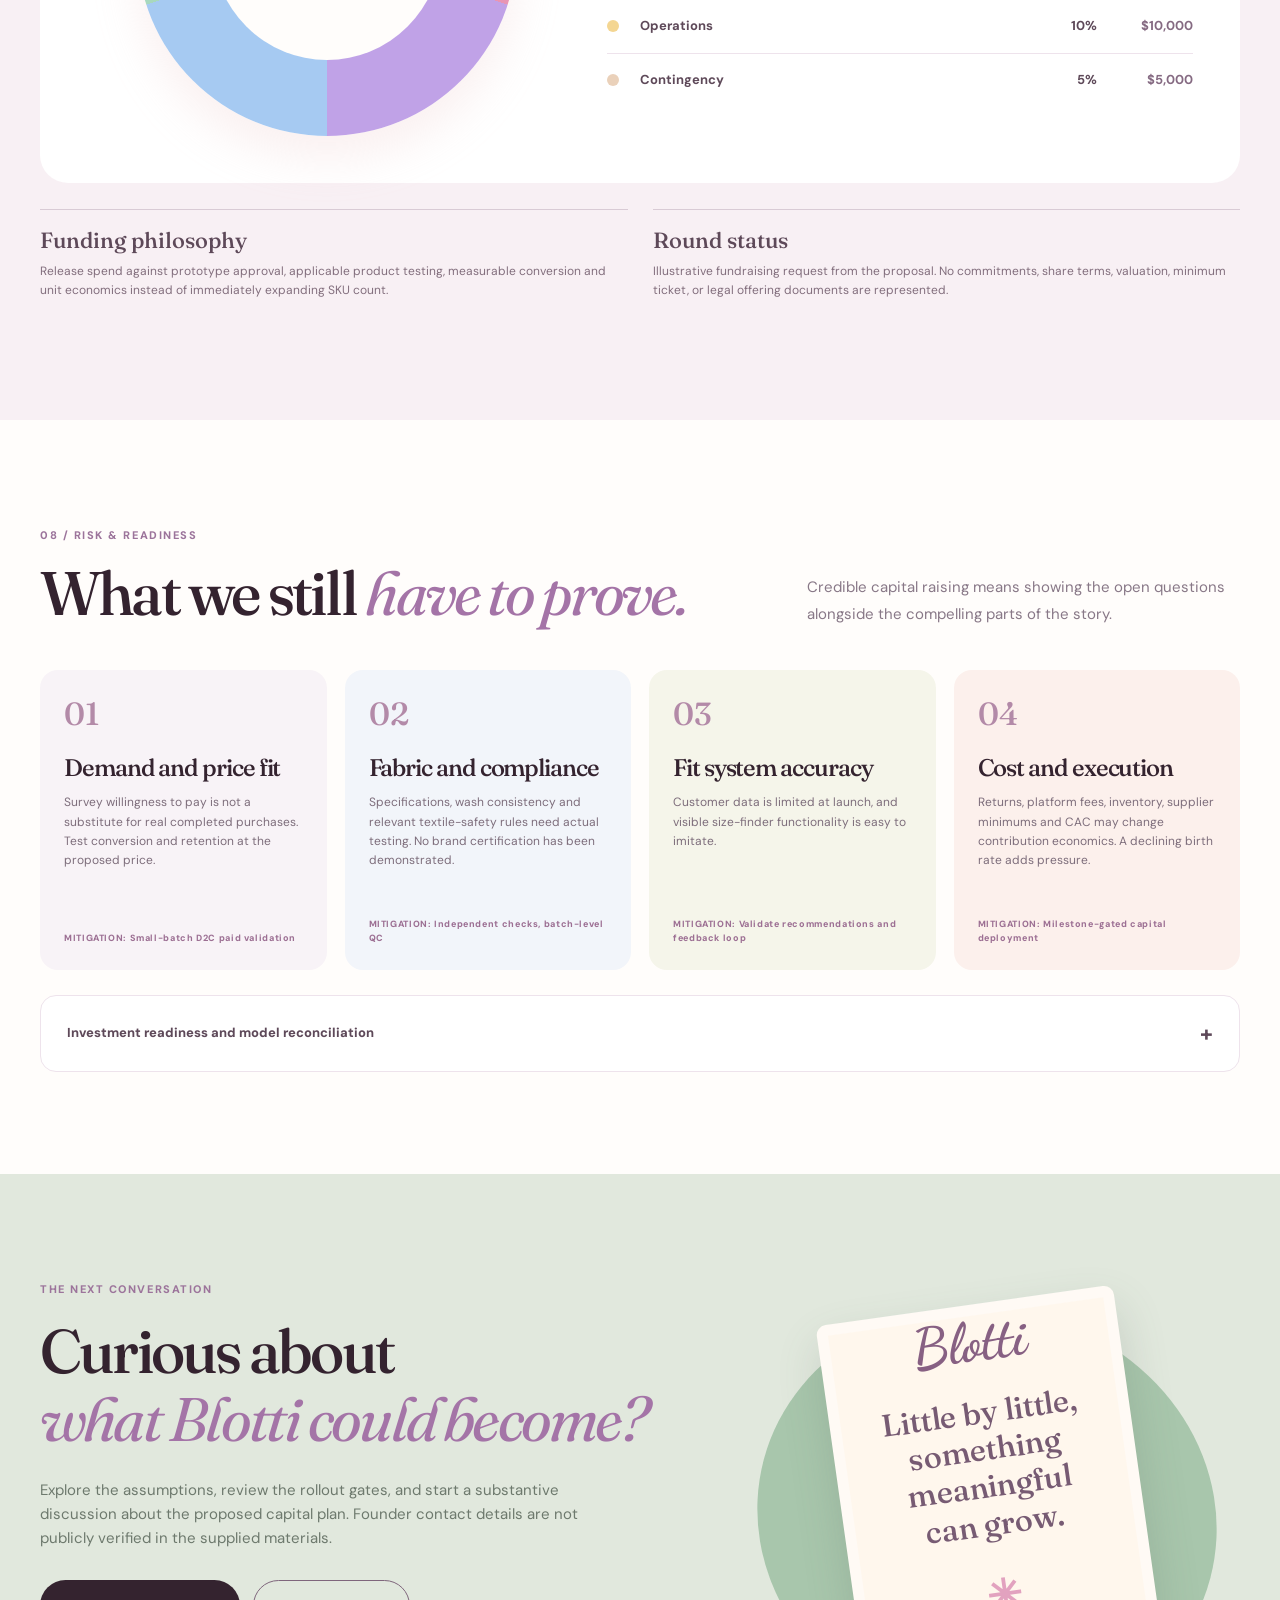
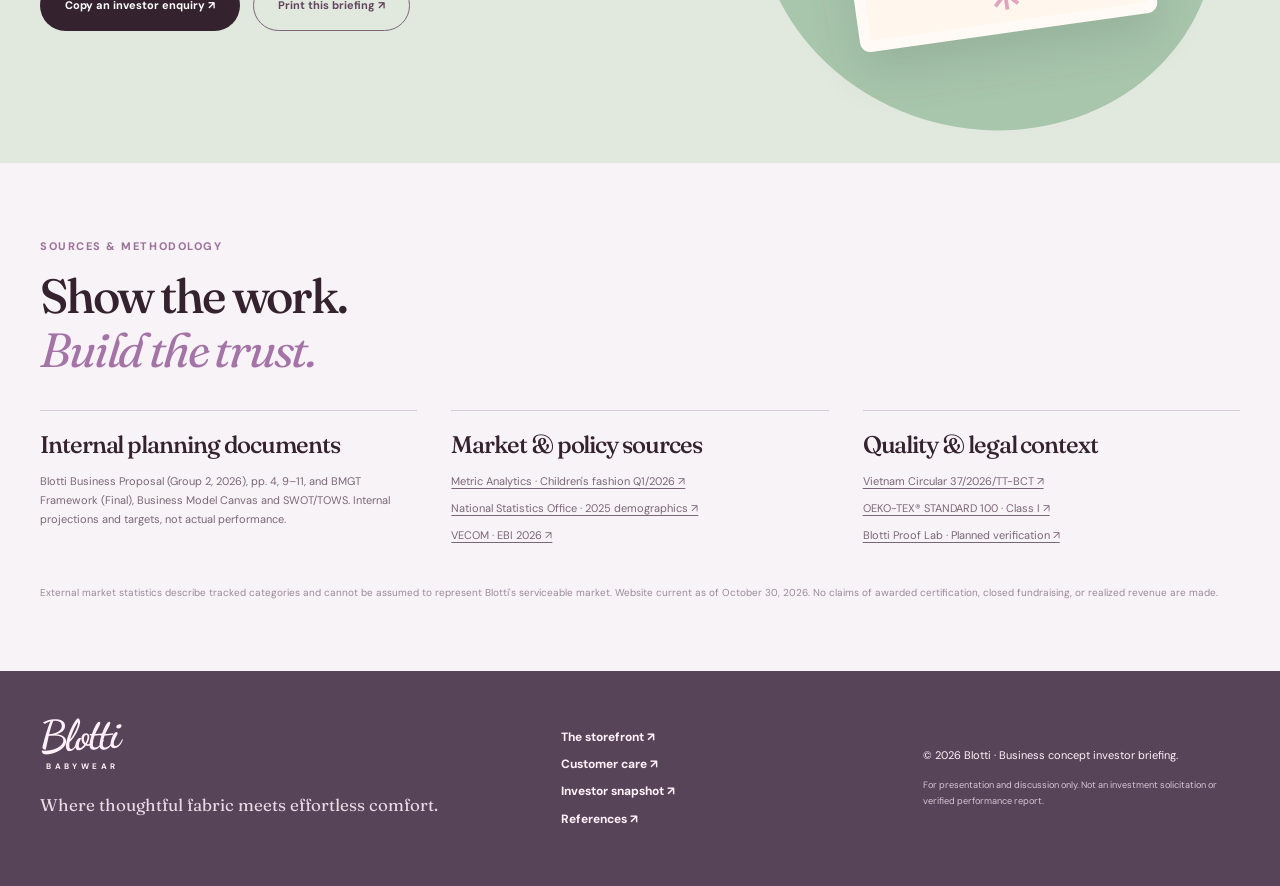
==== commit 3ac230f9: "chore: refresh investor assets and link customer care guide" ====
--- a/investors.html
+++ b/investors.html
@@ -6,7 +6,7 @@
   <title>Invest in Blotti | Investor Briefing & Strategy</title>
   <link rel="preconnect" href="https://fonts.googleapis.com"><link rel="preconnect" href="https://fonts.gstatic.com" crossorigin>
   <link href="https://fonts.googleapis.com/css2?family=DM+Sans:wght@400;500;600;700;800&family=Dancing+Script:wght@500;600;700&family=Fraunces:opsz,wght,SOFT,WONK@9..144,400,30,1;9..144,500,30,1;9..144,600,30,1;9..144,700,30,1&display=swap" rel="stylesheet">
-  <link rel="stylesheet" href="styles.css"><link rel="stylesheet" href="investors.css">
+  <link rel="stylesheet" href="styles.css?v=20261030-polish2"><link rel="stylesheet" href="investors.css?v=20261030-polish2">
   <script src="investors.js" defer></script>
 </head>
 <body class="investor-page">
@@ -145,5 +145,5 @@
     <section class="inv-section inv-investor-cta" id="connect"><div class="container inv-cta-layout"><div><span class="inv-eyebrow">THE NEXT CONVERSATION</span><h2>Curious about<br><em>what Blotti could become?</em></h2><p>Explore the assumptions, review the rollout gates, and start a substantive discussion about the proposed capital plan. Founder contact details are not publicly verified in the supplied materials.</p><div class="inv-cta-buttons"><button class="pill dark" id="copyEnquiry" type="button">Copy an investor enquiry ↗</button><button class="pill outline" type="button" id="printBrief">Print this briefing ↗</button></div><span id="invActionStatus" aria-live="polite"></span></div><div class="inv-cta-art"><div class="inv-cta-paper"><span>Blotti</span><strong>Little by little,<br>something meaningful<br>can grow.</strong><b>✳</b></div></div></div></section>
     <section class="inv-sources-section" id="sources"><div class="container"><div class="inv-sources-heading"><span class="inv-eyebrow">SOURCES & METHODOLOGY</span><h2>Show the work.<br><em>Build the trust.</em></h2></div><div class="inv-sources-grid"><div><h3>Internal planning documents</h3><p>Blotti Business Proposal (Group 2, 2026), pp. 4, 9–11, and BMGT Framework (Final), Business Model Canvas and SWOT/TOWS. Internal projections and targets, not actual performance.</p></div><div><h3>Market & policy sources</h3><a href="https://metric.vn/insights/quy-1-2026-tiktok-shop-soan-ngoi-shopee-dan-dau-nganh-thoi-trang-tre-em-tren-tmdt-viet-nam/" target="_blank" rel="noopener noreferrer">Metric Analytics · Children's fashion Q1/2026 ↗</a><a href="https://www.nso.gov.vn/en/data-and-statistics/2026/01/press-release-social-economic-situation-in-the-fourth-quarter-and-2025/" target="_blank" rel="noopener noreferrer">National Statistics Office · 2025 demographics ↗</a><a href="https://en.vecom.vn/e-commerce-business-index-report-2026" target="_blank" rel="noopener noreferrer">VECOM · EBI 2026 ↗</a></div><div><h3>Quality & legal context</h3><a href="https://chinhphu.vn/?classid=1&docid=218714&orggroupid=4&pageid=27160" target="_blank" rel="noopener noreferrer">Vietnam Circular 37/2026/TT-BCT ↗</a><a href="https://www.oeko-tex.com/en/our-standards/oeko-tex-standard-100/" target="_blank" rel="noopener noreferrer">OEKO-TEX® STANDARD 100 · Class I ↗</a><a href="index.html#proof">Blotti Proof Lab · Planned verification ↗</a></div></div><p class="inv-research-note">External market statistics describe tracked categories and cannot be assumed to represent Blotti's serviceable market. Website current as of October 30, 2026. No claims of awarded certification, closed fundraising, or realized revenue are made.</p></div></section>
   </main>
-  <footer class="inv-footer"><div class="container inv-footer-content"><div><a class="wordmark" href="index.html">Blotti<span>BABYWEAR</span></a><p>Where thoughtful fabric meets effortless comfort.</p></div><div><a href="index.html">The storefront ↗</a><a href="#snapshot">Investor snapshot ↗</a><a href="#sources">References ↗</a></div><div><span>© 2026 Blotti · Business concept investor briefing.</span><small>For presentation and discussion only. Not an investment solicitation or verified performance report.</small></div></div></footer>
+  <footer class="inv-footer"><div class="container inv-footer-content"><div><a class="wordmark" href="index.html">Blotti<span>BABYWEAR</span></a><p>Where thoughtful fabric meets effortless comfort.</p></div><div><a href="index.html">The storefront ↗</a><a href="policies.html">Customer care ↗</a><a href="#snapshot">Investor snapshot ↗</a><a href="#sources">References ↗</a></div><div><span>© 2026 Blotti · Business concept investor briefing.</span><small>For presentation and discussion only. Not an investment solicitation or verified performance report.</small></div></div></footer>
 </body></html>
--- a/styles.css
+++ b/styles.css
@@ -20,3 +20,70 @@
 .inv-teaser-visual-sticker{position:absolute;right:-30px;bottom:29px;display:flex;align-items:center;justify-content:center;flex-direction:column;background:#f7e8a7;color:#6f5363;width:138px;height:138px;border-radius:50%;font:600 22px/1.2 var(--script);text-align:center;transform:rotate(-15deg);box-shadow:0 10px 25px #594b552e}
 .inv-teaser-visual-sticker span{font-size:27px;color:#e6a8b4}
 @media(max-width:650px){.inv-teaser-section{padding:70px 0}.inv-teaser-layout{grid-template-columns:1fr;gap:37px}.inv-teaser-copy h2{font-size:3.4rem}.inv-teaser-visual{height:430px;width:calc(100% - 18px)}.inv-teaser-visual-sticker{right:-12px;bottom:16px;width:108px;height:108px;font-size:18px}}
+
+/* Blotti storefront refinement / October 2026 - editorial assets and stable layouts */
+:root{--site-header-offset:106px}
+html{scroll-padding-top:var(--site-header-offset)}
+section[id],article[id],div[id][id="fitWidget"]{scroll-margin-top:var(--site-header-offset)}
+#main{overflow:clip}
+:target{scroll-margin-top:var(--site-header-offset)}
+.site-header{isolation:isolate}
+.inv-teaser-section{background:linear-gradient(115deg,#fffaf7 0%,#f6edf4 100%);padding:82px 0;overflow:hidden;isolation:isolate}
+.inv-teaser-layout{display:grid;grid-template-columns:minmax(0,1.07fr) minmax(0,.93fr);column-gap:clamp(35px,6vw,88px);align-items:center;min-height:470px}
+.inv-teaser-copy{min-width:0;padding:13px 0}
+.inv-teaser-copy h2{font-size:clamp(3.15rem,4.9vw,5.2rem);max-width:650px;line-height:1.1;letter-spacing:-.05em;margin:15px 0 23px}
+.inv-teaser-copy>p:not(.inv-teaser-footnote){max-width:560px;font-size:15px;line-height:1.75;margin:0;color:#6b5267}
+.inv-teaser-tags{display:flex;gap:10px;flex-wrap:wrap;align-items:center;margin:23px 0 29px}
+.inv-teaser-tags span{font-size:11px;color:#7d5878;font-weight:700;padding:8px 14px;background:#f0e2ee;border:1px solid #ead6e8;border-radius:40px}
+.inv-teaser-copy>.pill{min-height:53px}
+.inv-teaser-footnote{margin:13px 0 0!important;font-size:11px!important;color:#9b8296!important}
+.inv-teaser-visual{display:block;position:relative;max-width:none;width:100%;height:445px;border:0;border-radius:27px;overflow:hidden;transform:none;box-shadow:0 24px 60px rgba(71,42,60,.17);margin:0;background:#f3e8ea;transition:box-shadow .4s var(--ease),transform .4s var(--ease)}
+.inv-teaser-visual:hover{transform:translateY(-5px);box-shadow:0 30px 70px rgba(71,42,60,.2)}
+.inv-teaser-visual img{width:100%;height:100%;object-fit:cover;object-position:center 37%;border-radius:0;filter:saturate(.88);transition:transform .8s var(--ease)}
+.inv-teaser-visual:hover img{transform:scale(1.045)}
+.inv-teaser-visual:after{content:"";pointer-events:none;position:absolute;inset:50% 0 0;background:linear-gradient(transparent,rgba(45,28,40,.46))}
+.inv-photo-caption{position:absolute;z-index:1;left:25px;right:25px;bottom:22px;color:white;font:500 clamp(19px,2vw,27px)/1.15 var(--heading);display:flex;justify-content:space-between;align-items:end;gap:8px}
+.inv-photo-caption span{font:25px var(--body)}
+.guide-section{background:#fffcfa}
+.guide-card{display:flex;flex-direction:column;background:white;overflow:hidden;border-radius:22px;border:1px solid #eee3e9}
+.guide-card-media{height:255px;position:relative;overflow:hidden;background:#f4ebe9}
+.guide-card-media img{width:100%;height:100%;object-fit:cover;object-position:center;transition:transform .65s var(--ease)}
+.guide-card:hover .guide-card-media img{transform:scale(1.075)}
+.guide-number{position:absolute;top:15px;right:15px;width:43px;height:43px;display:grid;place-items:center;background:rgba(255,253,251,.88);color:#7b6578;border-radius:50%;font:500 18px var(--heading)}
+.guide-card>.guide-card-body{padding:23px 24px 29px;display:flex;flex-direction:column;flex:1;min-height:260px}
+.guide-card h3{font-size:clamp(23px,2vw,28px);line-height:1.2;margin:9px 0 12px}
+.guide-card p{font-size:12px;color:#897b87;line-height:1.68;min-height:unset;margin-bottom:19px}
+.guide-open{align-self:flex-start;margin-top:auto;text-underline-offset:5px}
+.quality-photo-grid{display:grid;grid-template-columns:repeat(4,minmax(0,1fr));gap:18px}
+.quality-photo-card{background:white;border:1px solid #ecdee8;border-radius:19px;overflow:hidden;transition:transform .35s var(--ease),box-shadow .35s}
+.quality-photo-card:hover{transform:translateY(-5px);box-shadow:0 18px 45px #6b526117}
+.quality-photo{height:210px;position:relative;overflow:hidden;background:#f3e8e9}
+.quality-photo img{width:100%;height:100%;object-fit:cover;transition:transform .7s var(--ease)}
+.quality-photo-card:hover img{transform:scale(1.065)}
+.quality-no{position:absolute;top:12px;left:12px;display:grid;place-items:center;width:38px;height:38px;border-radius:50%;background:#fff9;color:#7d5c75;font:500 17px var(--heading)}
+.quality-copy{padding:23px 20px 25px}
+.quality-copy>span{font-size:9px;font-weight:800;color:#ae849f;letter-spacing:.1em}
+.quality-copy h3{font-size:23px;margin:10px 0;line-height:1.15}
+.quality-copy p{margin:0;font-size:12px;color:#867482;line-height:1.65}
+.quality-evidence{margin-top:27px;border-radius:20px;background:#f3e7ef;padding:32px 36px;display:grid;grid-template-columns:1.2fr .8fr;gap:30px;align-items:center}
+.quality-evidence h3{font-size:29px;margin:8px 0}
+.quality-evidence p{font-size:12px;color:#786573;line-height:1.7;margin:0;max-width:730px}
+.quality-evidence-links{display:flex;flex-direction:column;gap:15px;align-items:flex-start;justify-self:end}
+.proof-source-link{font-size:11px;color:#815b77;text-decoration:underline;text-underline-offset:4px;font-weight:700}
+.faq-section .faqs a{color:#9b6790;text-decoration:underline;text-underline-offset:3px;font-weight:700}
+.newsletter-section{background:#dfe8d7;padding:65px 0}
+.newsletter-inner{display:grid;grid-template-columns:230px minmax(0,1fr);gap:clamp(25px,5vw,68px);align-items:center;max-width:1060px}
+.newsletter-visual{height:215px;border-radius:140px 140px 20px 20px;overflow:hidden;box-shadow:0 15px 35px #4f5a4522;background:#f6eee4}
+.newsletter-visual img{width:100%;height:100%;object-fit:cover;object-position:center}
+.newsletter-editorial h2{font-size:clamp(2.6rem,3.7vw,4.2rem);margin:10px 0 12px}
+.newsletter-editorial p{max-width:590px;font-size:14px;color:#657563;line-height:1.7}
+.newsletter-cta-row{display:flex;flex-wrap:wrap;align-items:center;gap:23px;margin-top:22px}
+.footer-story-link{display:inline-block;font-size:12px;text-decoration:underline;text-underline-offset:5px;color:#edd0e2}
+.footer-grid{grid-template-columns:1.65fr 1fr 1fr 1.05fr;gap:28px}
+.footer-grid>div>a:not(.wordmark){display:block;font-size:12px;margin-bottom:9px}
+.footer-bottom{margin-top:50px}
+@media(max-width:1100px){.quality-photo-grid{grid-template-columns:repeat(2,1fr)}.quality-photo{height:245px}.inv-teaser-layout{gap:35px}.inv-teaser-copy h2{font-size:clamp(3rem,5vw,4.6rem)}}
+@media(max-width:900px){:root{--site-header-offset:93px}.inv-teaser-layout{grid-template-columns:minmax(0,1fr) minmax(0,.9fr);gap:26px}.inv-teaser-visual{height:400px}.inv-teaser-copy h2{font-size:clamp(2.55rem,5.4vw,4.2rem)}.inv-teaser-tags span{font-size:10px;padding:6px 10px}.quality-evidence{grid-template-columns:1fr}.quality-evidence-links{justify-self:start}.footer-grid{grid-template-columns:repeat(2,1fr)}}
+@media(max-width:650px){:root{--site-header-offset:86px}.inv-teaser-section{padding:66px 0}.inv-teaser-layout{grid-template-columns:1fr;gap:31px;min-height:0}.inv-teaser-copy{padding:0}.inv-teaser-copy h2{font-size:clamp(3rem,10.6vw,4.3rem)}.inv-teaser-visual{height:350px;border-radius:20px}.inv-teaser-tags{gap:7px}.inv-teaser-tags span{font-size:10px}.inv-photo-caption{font-size:21px}.guide-card-media{height:238px}.guide-card>.guide-card-body{min-height:unset;padding:22px 23px 27px}.guide-card h3{font-size:27px}.quality-photo-grid{grid-template-columns:1fr;gap:17px}.quality-photo{height:240px}.quality-copy h3{font-size:25px}.quality-evidence{padding:25px 21px}.newsletter-inner{grid-template-columns:1fr;gap:20px}.newsletter-visual{height:190px;width:min(300px,100%)}.newsletter-editorial h2{font-size:clamp(2.6rem,10vw,3.8rem)}.newsletter-cta-row{gap:14px}.footer-grid{grid-template-columns:repeat(2,minmax(0,1fr));gap:32px 18px}.footer-grid .footer-brand{grid-column:1/-1}.footer-bottom{margin-top:38px}}
+@media(max-width:385px){.inv-teaser-visual{height:310px}.quality-photo{height:215px}.newsletter-visual{height:170px}}
+@media(prefers-reduced-motion:reduce){.inv-teaser-visual,.inv-teaser-visual img,.guide-card-media img,.quality-photo-card,.quality-photo img{transition:none}}
--- a/investors.css
+++ b/investors.css
@@ -23,3 +23,15 @@
 @media(max-width:970px){.inv-portfolio-grid{grid-template-columns:repeat(2,1fr)}.inv-portfolio-grid figure img{height:380px}}
 @media(max-width:650px){.inv-portfolio-grid{gap:12px}.inv-portfolio-grid figure{padding:7px 7px 15px;border-radius:100px 100px 14px 14px}.inv-portfolio-grid figure img{height:245px;border-radius:90px 90px 10px 10px}.inv-portfolio-grid figcaption{padding:12px 4px 0}.inv-portfolio-grid figcaption strong{font-size:20px}.inv-portfolio-grid figcaption span{font-size:9px}}
 @media(max-width:385px){.inv-portfolio-grid figure img{height:205px}.inv-portfolio-grid figcaption strong{font-size:18px}}
+
+/* Editorial investor north-star statement */
+.inv-vision-band{padding:85px 0;background:#e7e2f0;position:relative;overflow:hidden}
+.inv-vision-band:before{content:"✳";position:absolute;top:-95px;right:3%;font-size:330px;color:#e0d3e8;pointer-events:none}
+.inv-vision-layout{position:relative;z-index:1;display:grid;grid-template-columns:1.05fr .95fr;align-items:center;gap:8%}
+.inv-vision-layout h2{font-size:clamp(3.6rem,5.8vw,6rem);margin:14px 0 22px}
+.inv-vision-layout p{font-size:16px;color:#6e5970;max-width:545px;line-height:1.7}
+.inv-vision-layout small{display:block;font-size:10px;line-height:1.6;color:#8d7b8d;max-width:500px}
+.inv-vision-visual{position:relative;margin:0 auto;width:100%;max-width:430px;height:510px;border-radius:220px 220px 21px 21px;border:11px solid #f9edf8;box-shadow:0 24px 60px #58446127;transform:rotate(3deg)}
+.inv-vision-visual img{border-radius:215px 215px 13px 13px;object-fit:cover}
+.inv-vision-visual span{position:absolute;right:-17px;bottom:38px;display:inline-block;background:#f8e7aa;transform:rotate(-10deg);border-radius:30px;padding:12px 19px;font-size:11px;font-weight:800;box-shadow:0 10px 25px #57445b21}
+@media(max-width:650px){.inv-vision-band{padding:60px 0}.inv-vision-layout{grid-template-columns:1fr;gap:38px}.inv-vision-layout h2{font-size:clamp(3.45rem,12vw,5rem)}.inv-vision-visual{max-width:350px;height:410px}.inv-vision-visual span{right:-6px;bottom:20px}}
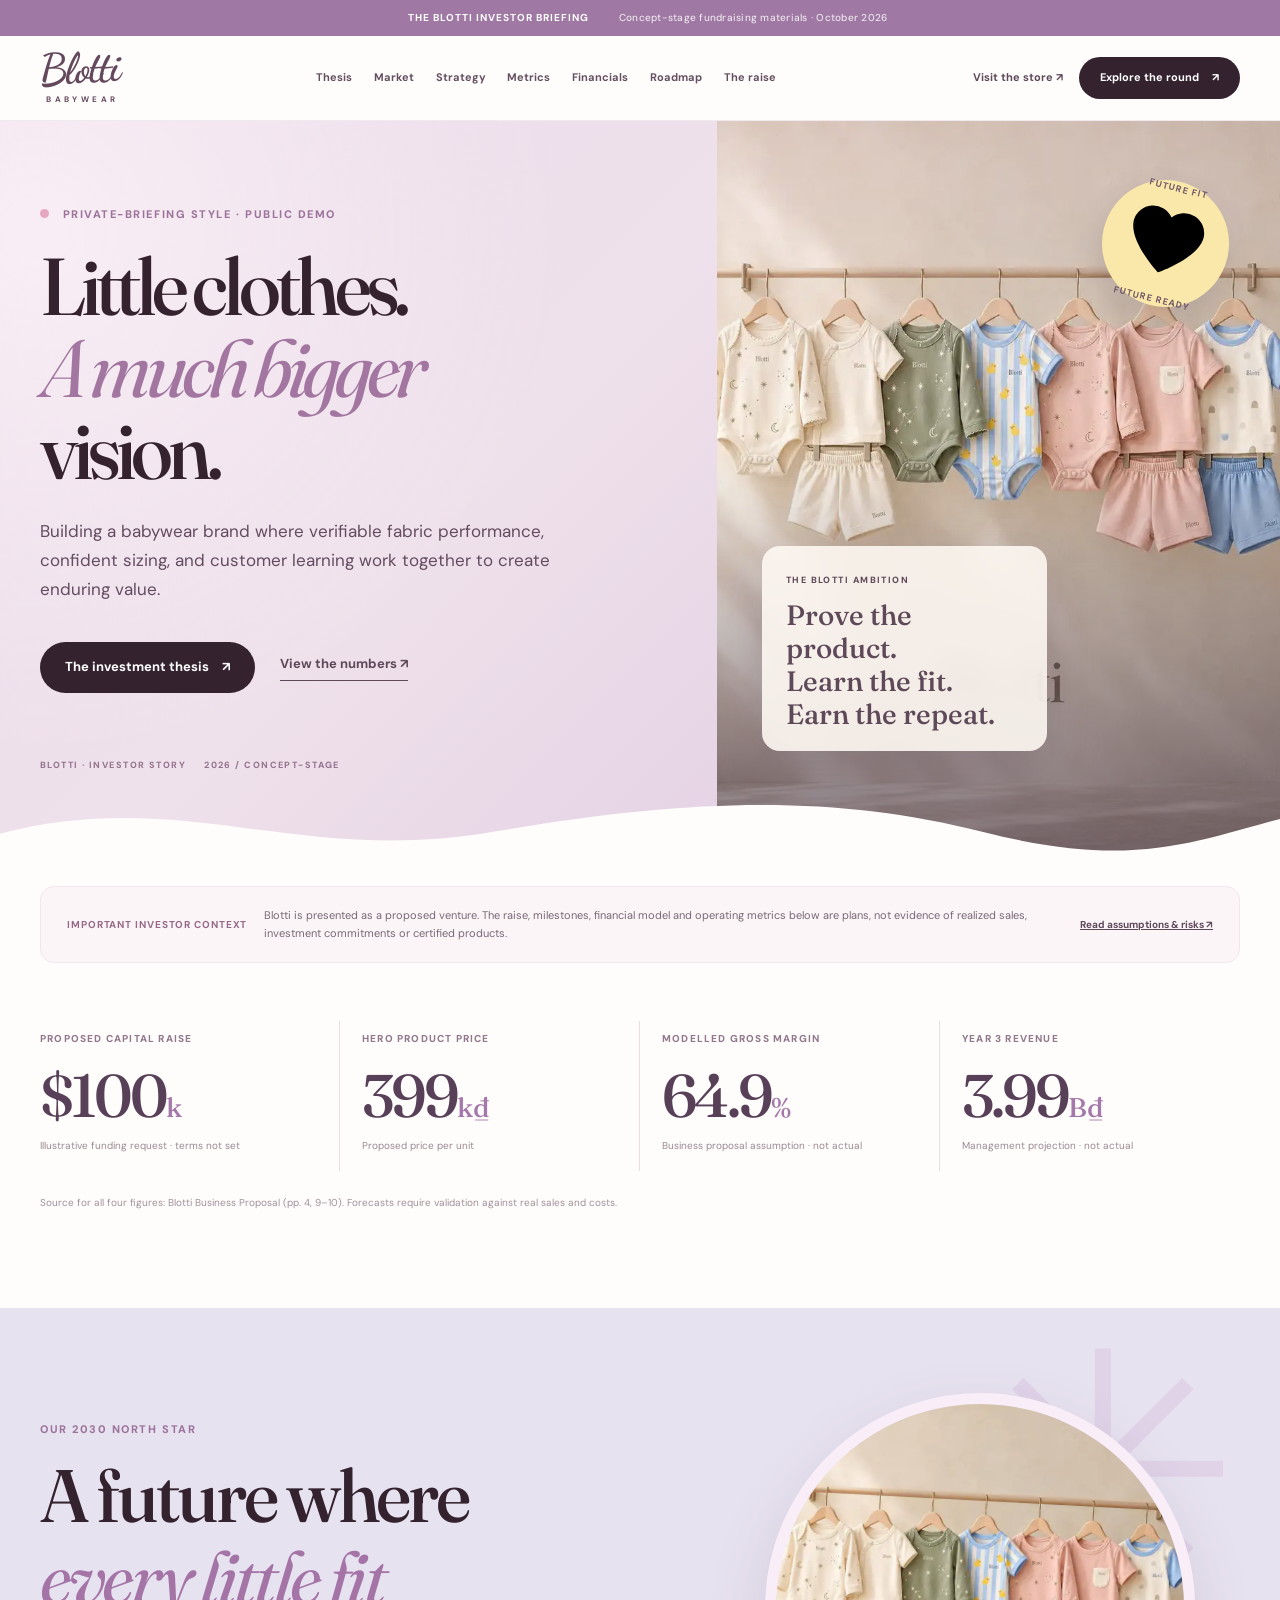
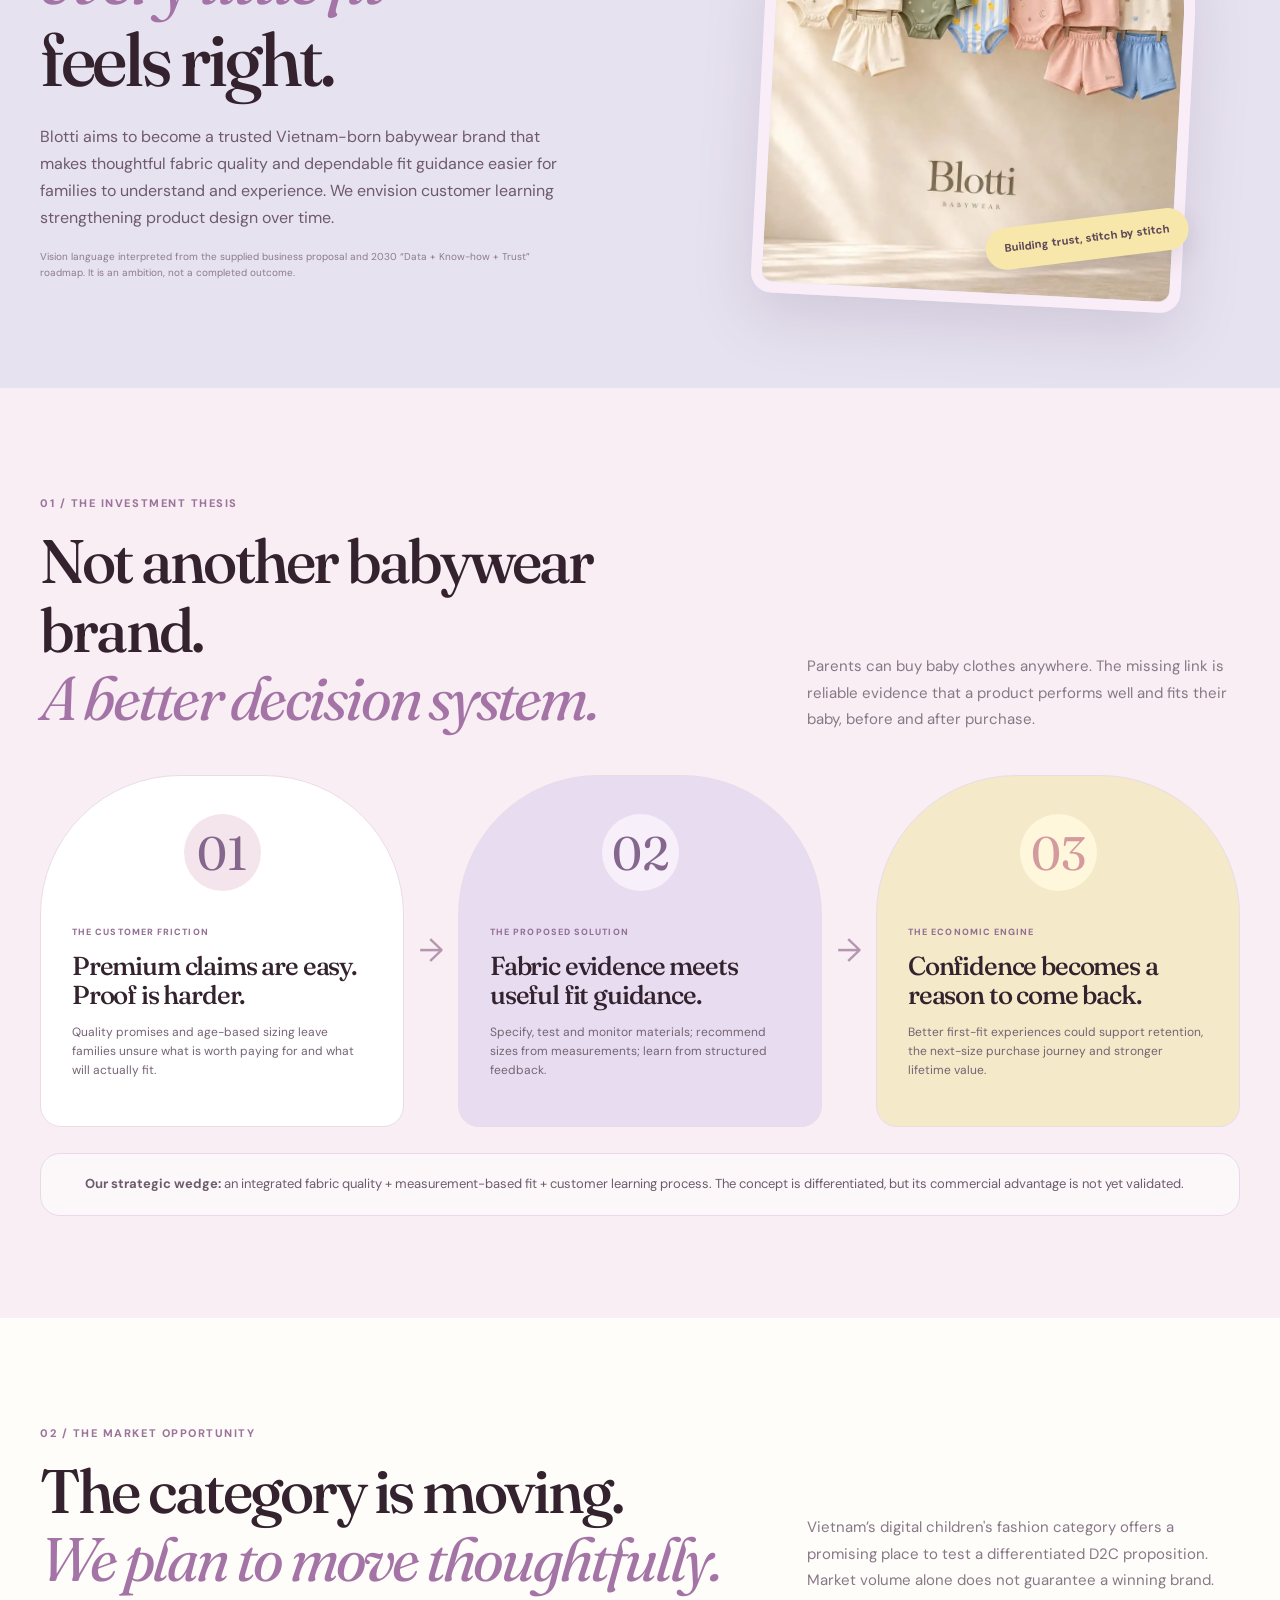
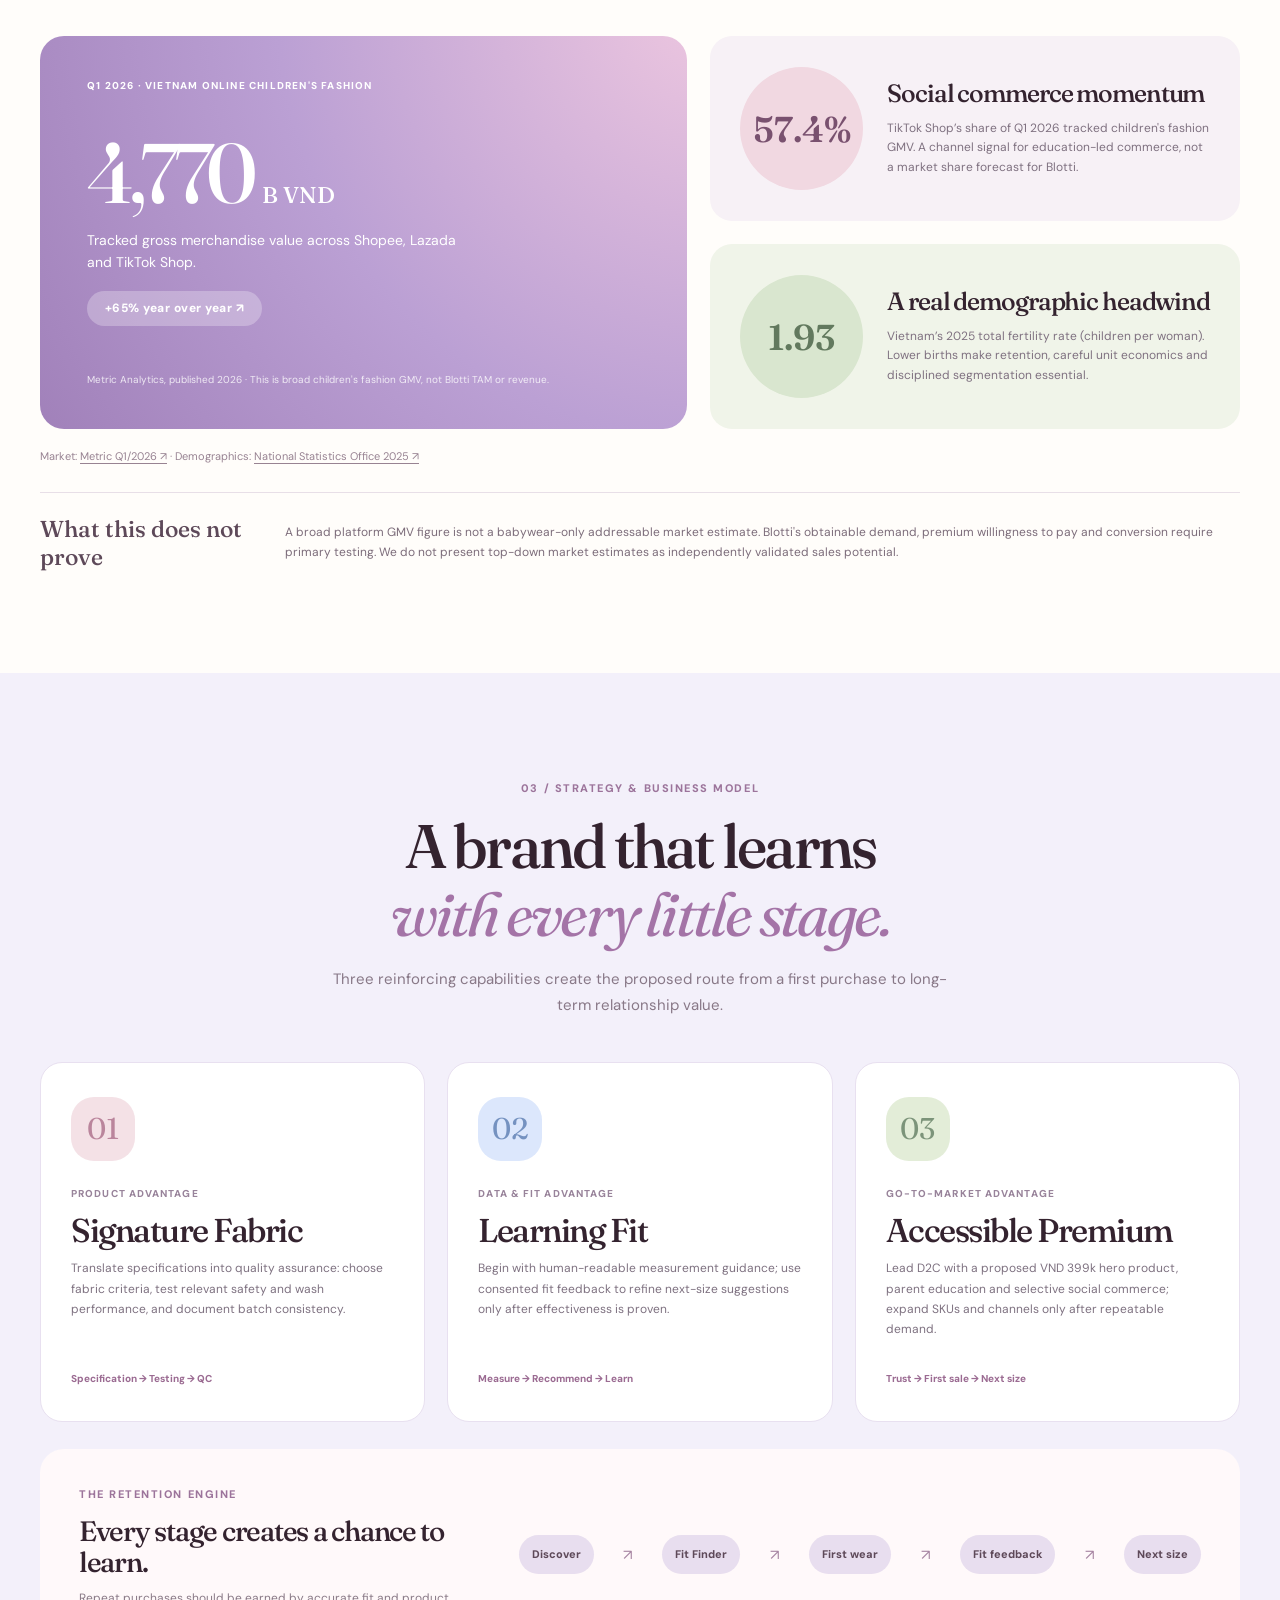
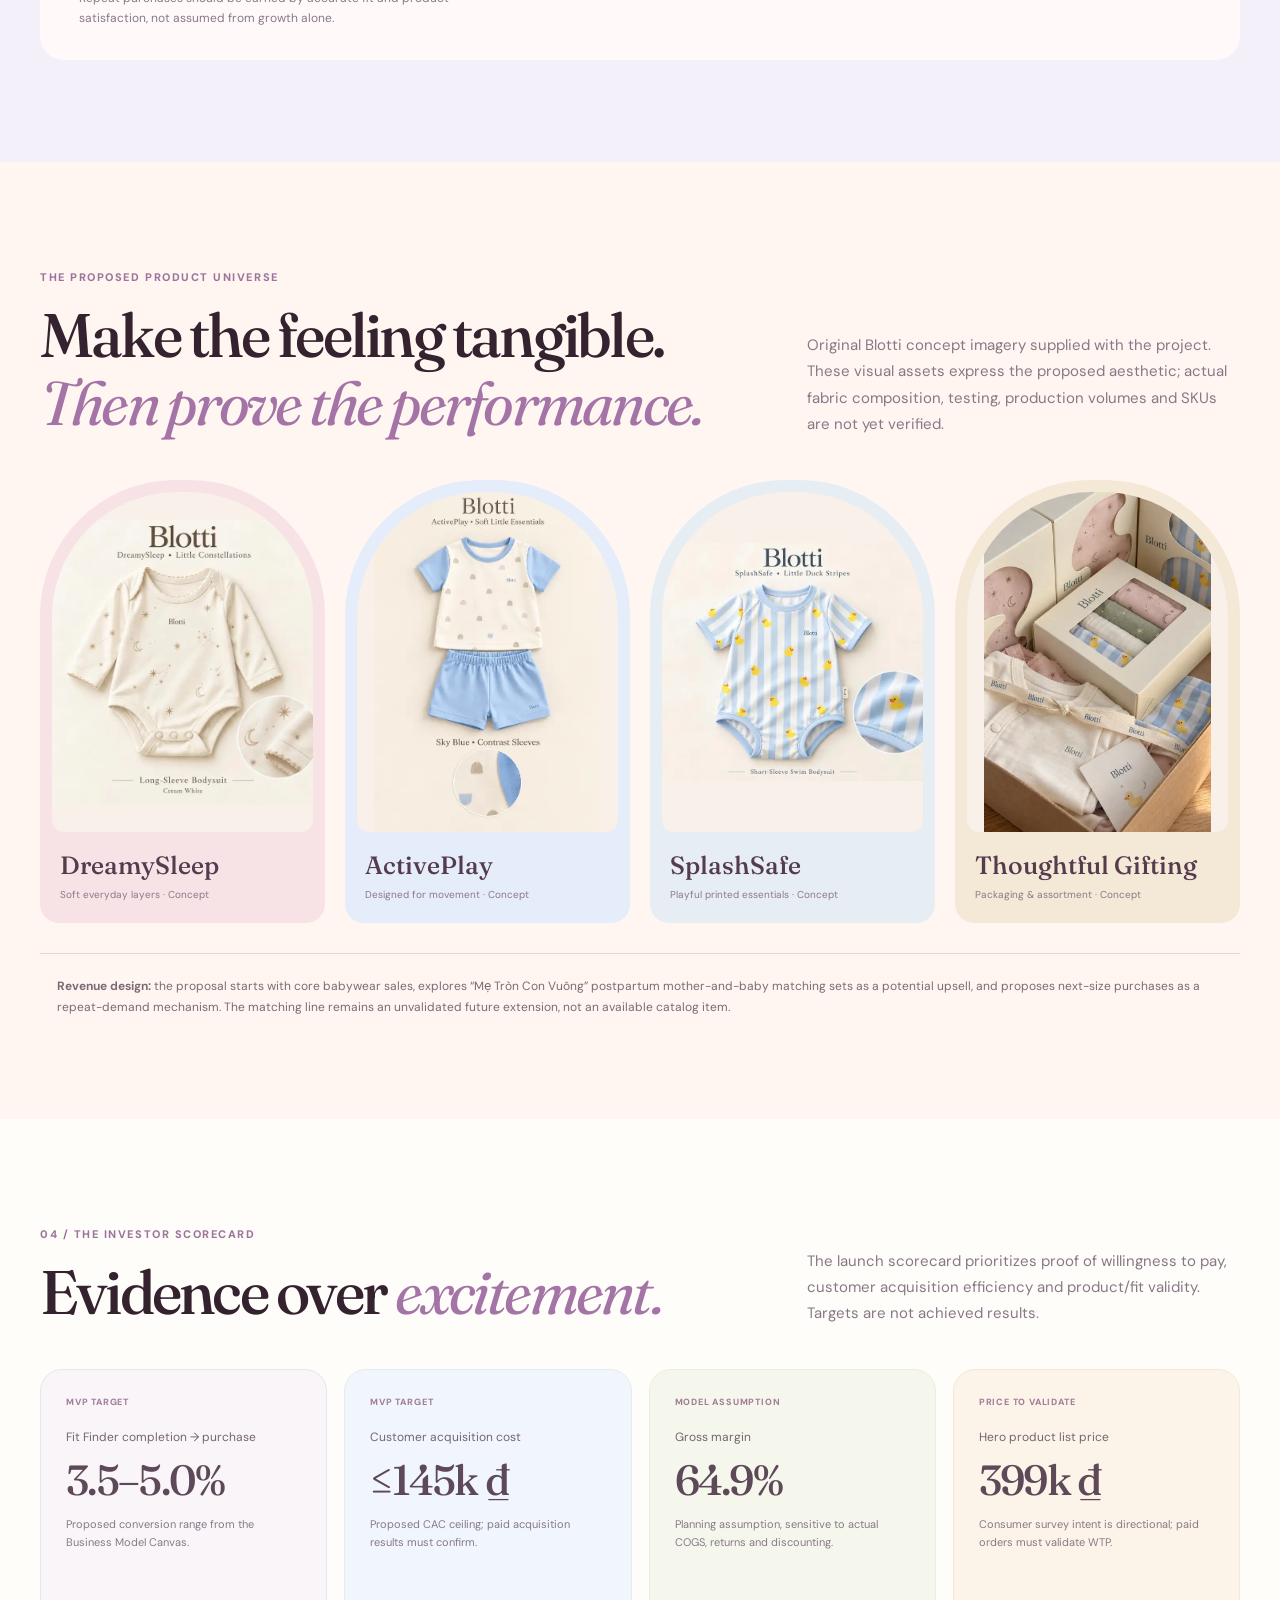
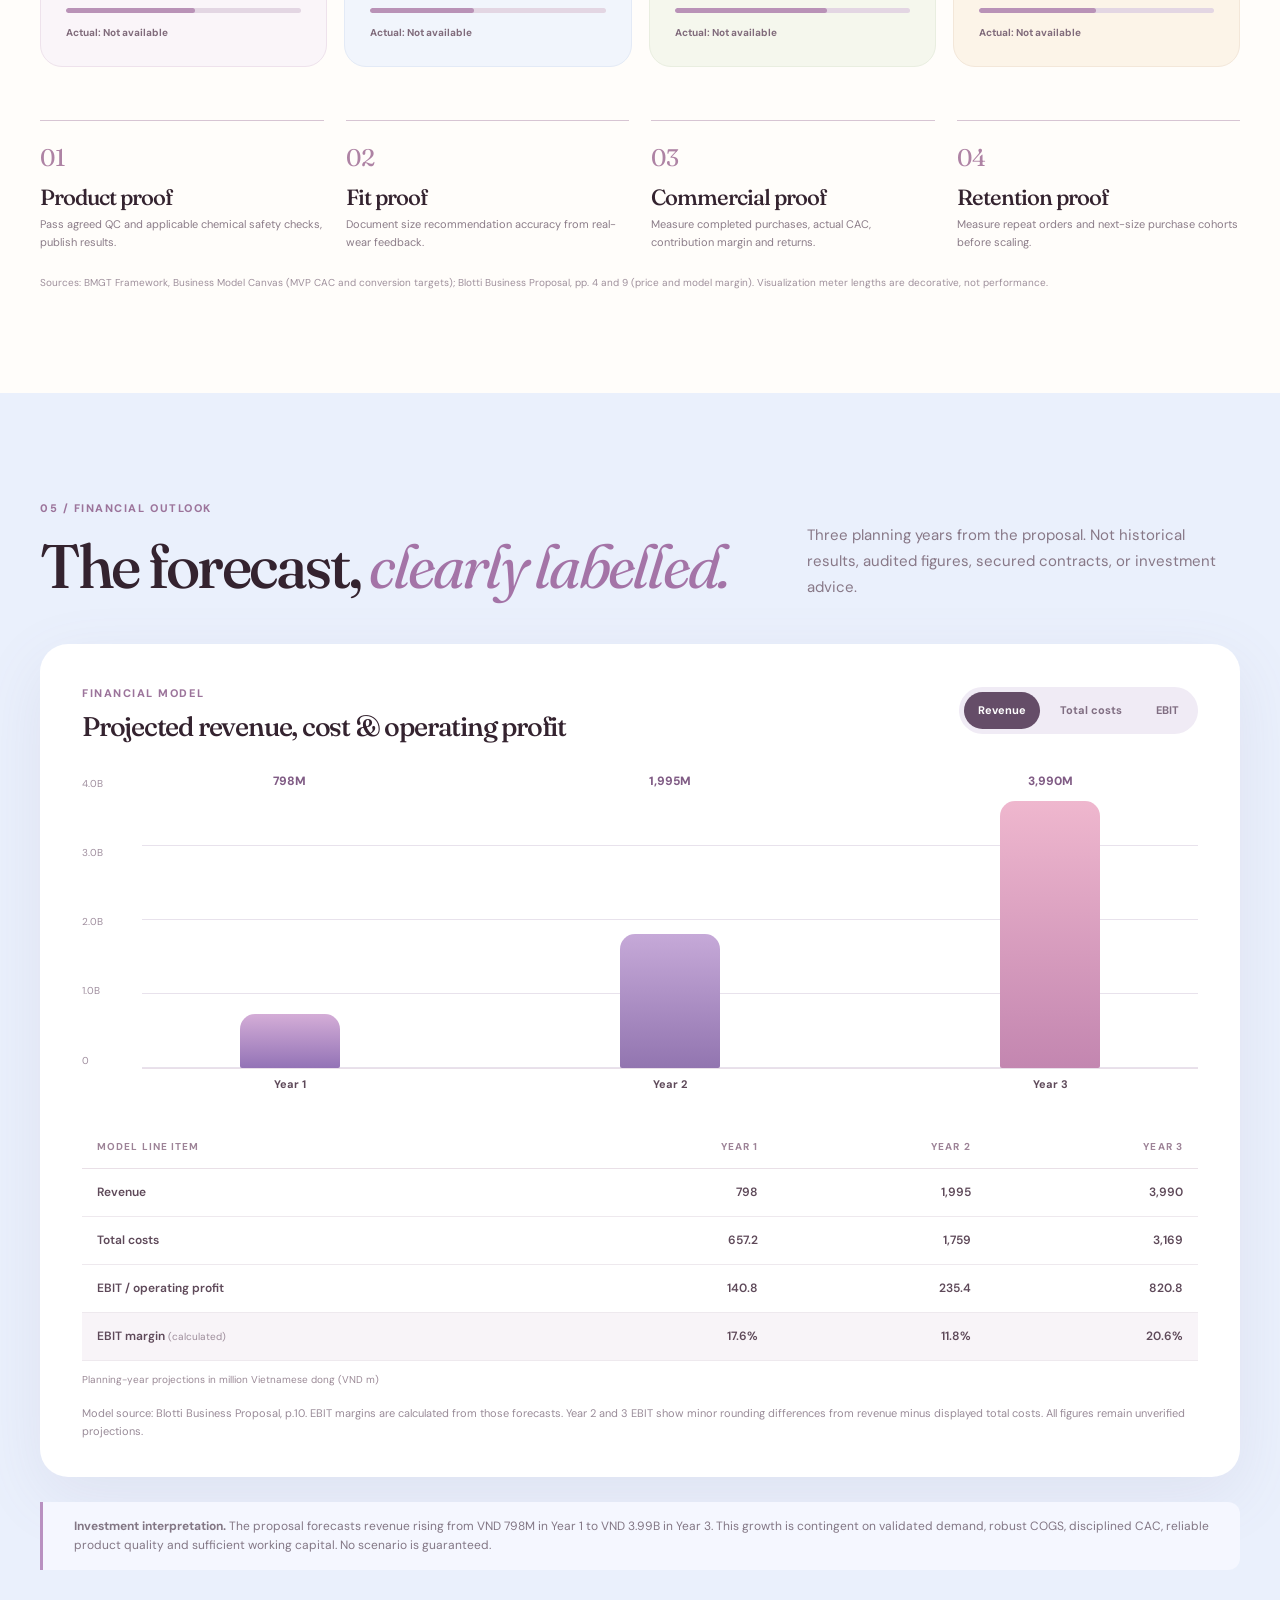
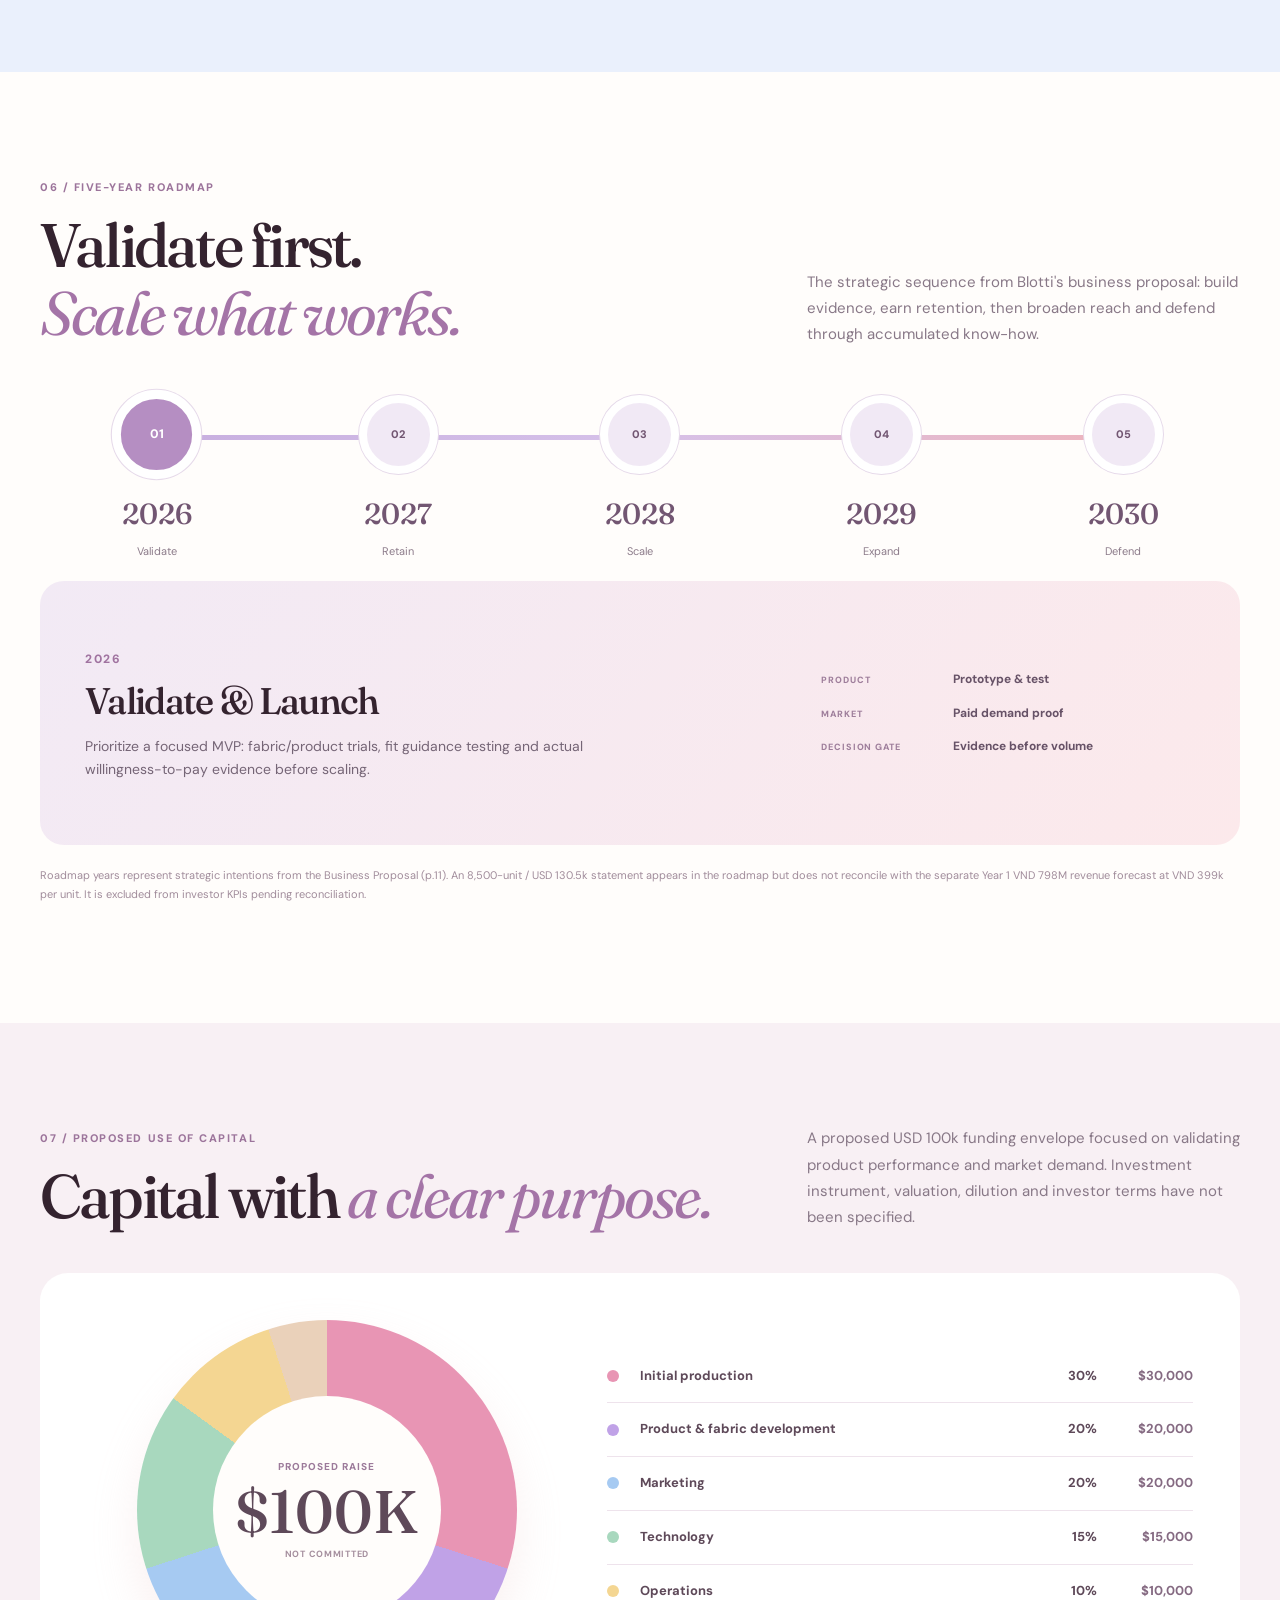
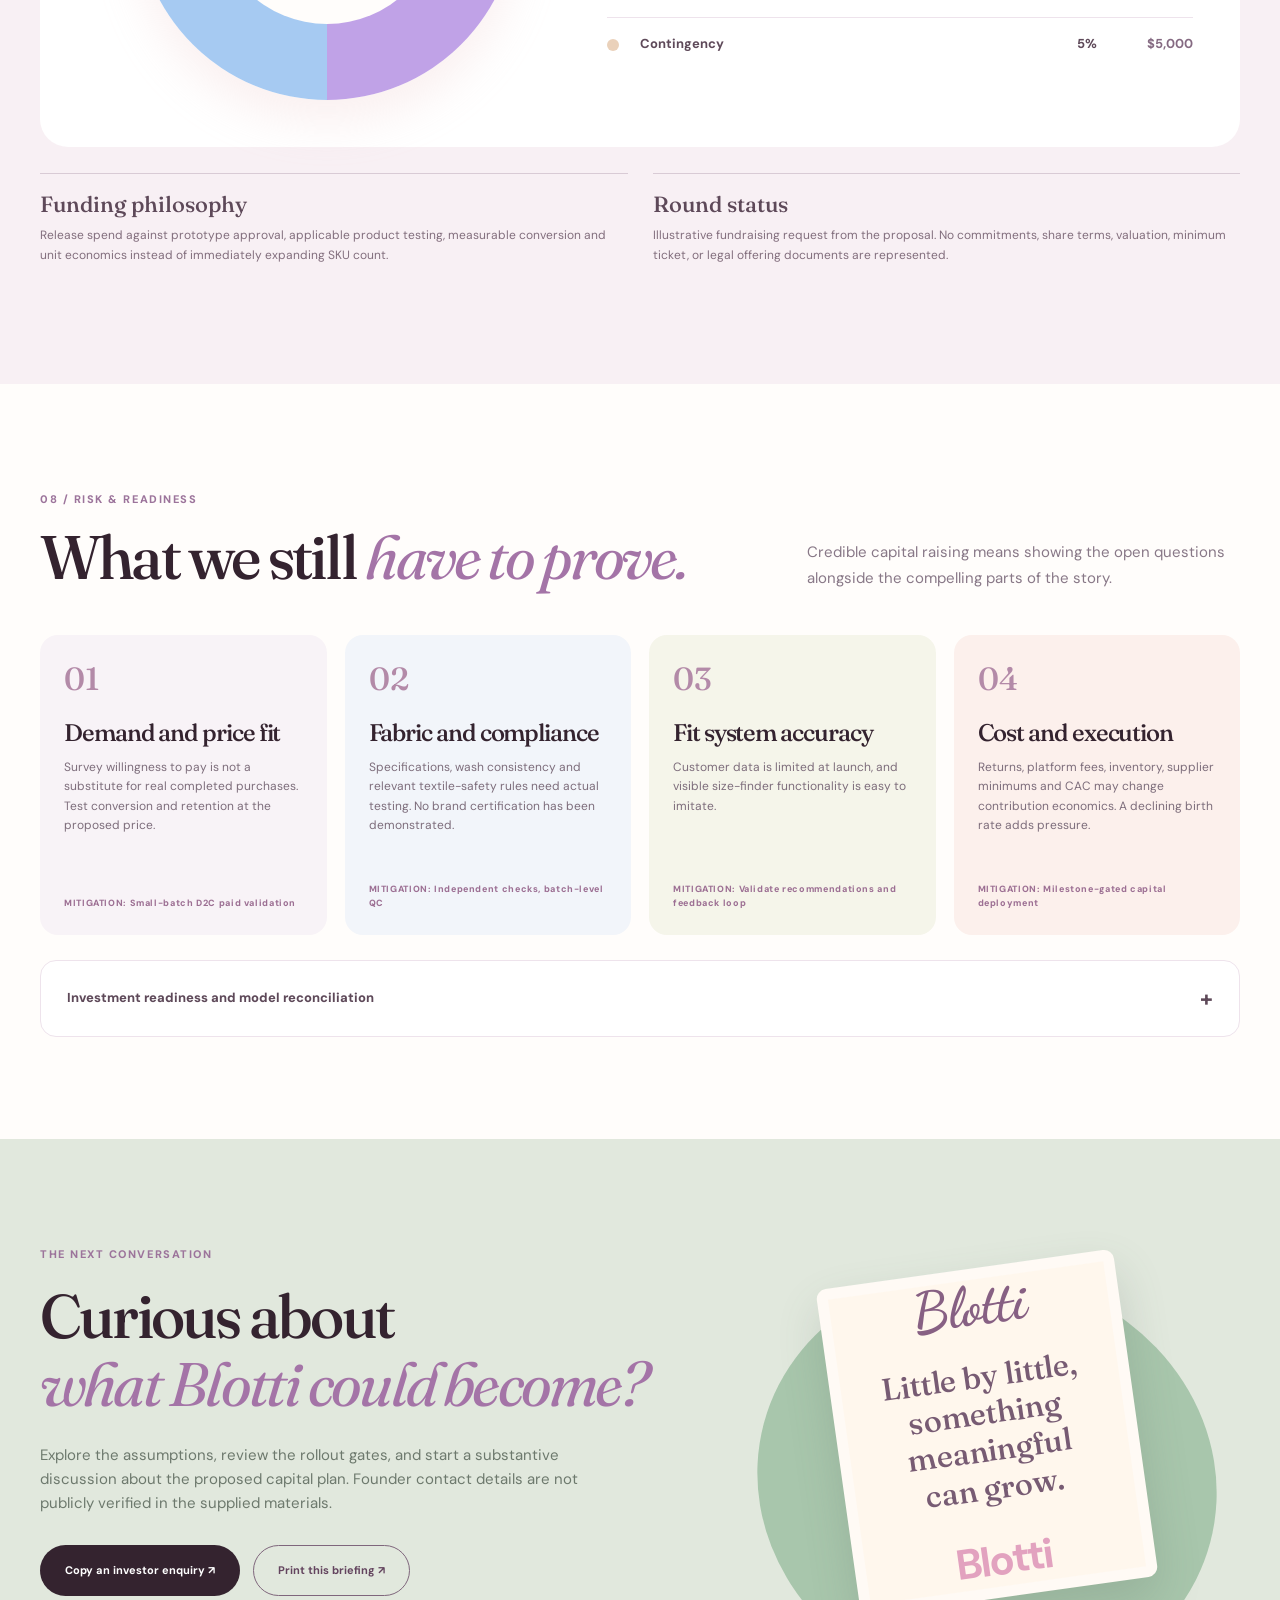
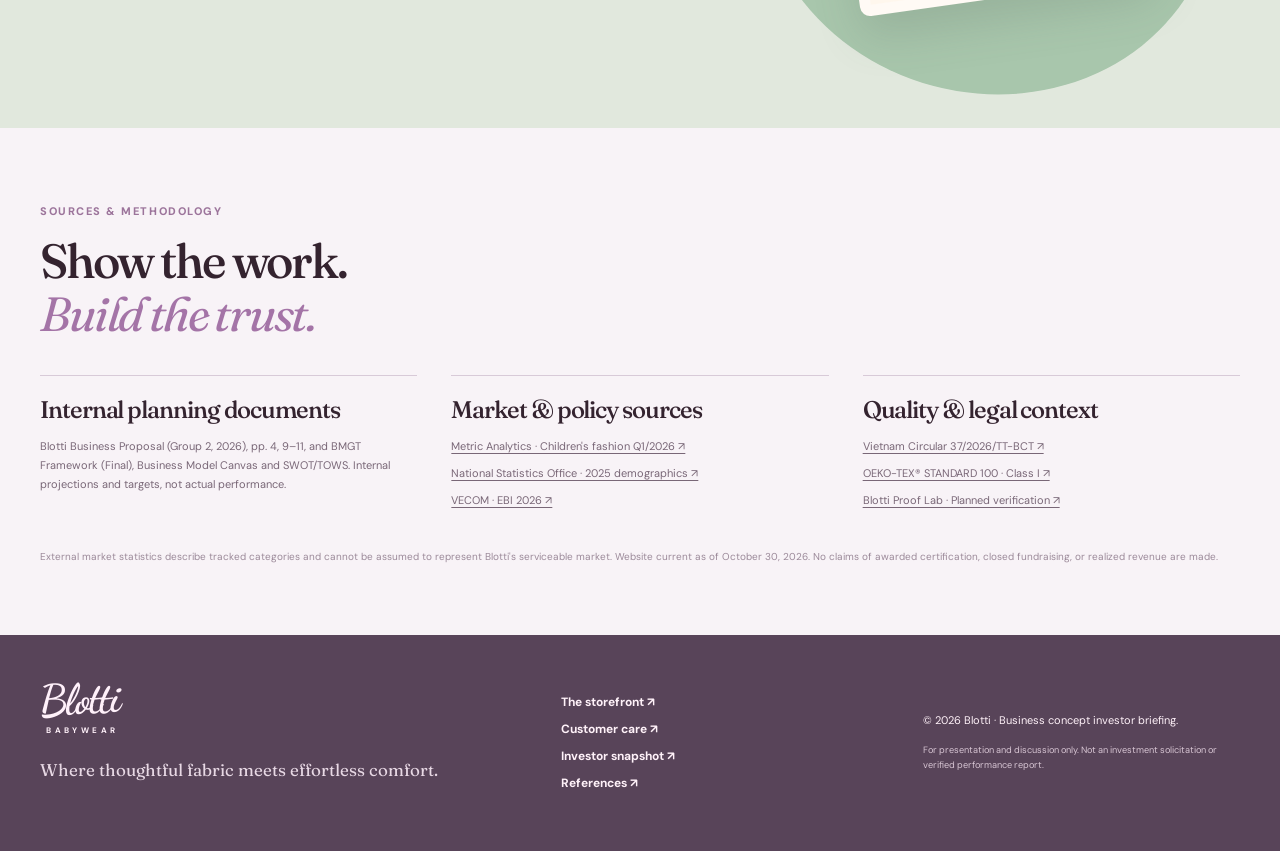
==== commit 2e9e4d70: "fix(ios): replace emoji-prone investor ornaments with safe typography and vector icons" ====
--- a/investors.html
+++ b/investors.html
@@ -6,19 +6,19 @@
   <title>Invest in Blotti | Investor Briefing & Strategy</title>
   <link rel="preconnect" href="https://fonts.googleapis.com"><link rel="preconnect" href="https://fonts.gstatic.com" crossorigin>
   <link href="https://fonts.googleapis.com/css2?family=DM+Sans:wght@400;500;600;700;800&family=Dancing+Script:wght@500;600;700&family=Fraunces:opsz,wght,SOFT,WONK@9..144,400,30,1;9..144,500,30,1;9..144,600,30,1;9..144,700,30,1&display=swap" rel="stylesheet">
-  <link rel="stylesheet" href="styles.css?v=20261030-polish2"><link rel="stylesheet" href="investors.css?v=20261030-polish2">
-  <script src="investors.js" defer></script>
+  <link rel="stylesheet" href="styles.css?v=20261031-ios2"><link rel="stylesheet" href="investors.css?v=20261031-ios2">
+  <script src="investors.js?v=20261031-ios2" defer></script>
 </head>
 <body class="investor-page">
   <a class="skip-link" href="#main">Skip to content</a>
-  <div class="inv-announcement">✳ <span>THE BLOTTI INVESTOR BRIEFING</span> ✳ <span class="inv-announcement-detail">Concept-stage fundraising materials · October 2026</span></div>
+  <div class="inv-announcement"><span class="inv-announcement-dot" aria-hidden="true"></span> <span>THE BLOTTI INVESTOR BRIEFING</span> <span class="inv-announcement-dot" aria-hidden="true"></span> <span class="inv-announcement-detail">Concept-stage fundraising materials · October 2026</span></div>
   <header class="site-header">
     <div class="container inv-header-inner">
       <a class="wordmark" href="index.html" aria-label="Blotti Babywear storefront">Blotti<span>BABYWEAR</span></a>
       <nav aria-label="Investor page navigation" class="inv-nav" id="investorNav">
         <a href="#thesis">Thesis</a><a href="#market">Market</a><a href="#strategy">Strategy</a><a href="#metrics">Metrics</a><a href="#financials">Financials</a><a href="#roadmap">Roadmap</a><a href="#raise">The raise</a>
       </nav>
-      <div class="inv-header-actions"><a class="inv-store-link" href="index.html">Visit the store ↗</a><a class="pill dark inv-header-cta" href="#raise">Explore the round <span>↗</span></a><button class="icon-button inv-menu-btn" id="invMenuToggle" aria-label="Toggle investor navigation" aria-expanded="false" aria-controls="investorNav">☰</button></div>
+      <div class="inv-header-actions"><a class="inv-store-link" href="index.html">Visit the store ↗</a><a class="pill dark inv-header-cta" href="#raise">Explore the round <span>↗</span></a><button class="icon-button inv-menu-btn" id="invMenuToggle" aria-label="Toggle investor navigation" aria-expanded="false" aria-controls="investorNav"><span class="inv-menu-glyph" aria-hidden="true"></span></button></div>
     </div>
   </header>
   <main id="main">
@@ -28,12 +28,12 @@
         <h1>Little clothes.<br><em>A much bigger</em><br>vision.</h1>
         <p class="inv-hero-lead">Building a babywear brand where verifiable fabric performance, confident sizing, and customer learning work together to create enduring value.</p>
         <div class="inv-hero-buttons"><a class="pill dark" href="#thesis">The investment thesis <span>↗</span></a><a href="#financials" class="text-link">View the numbers ↗</a></div>
-        <div class="inv-hero-foot"><span>BL<span class="inv-flower">✿</span>TTI · INVESTOR STORY</span><span>2026 / CONCEPT-STAGE</span></div>
+        <div class="inv-hero-foot"><span>BLOTTI · INVESTOR STORY</span><span>2026 / CONCEPT-STAGE</span></div>
       </div>
       <div class="inv-hero-art">
         <img id="invHeroImage" src="assets/blotti-lookbook.webp" alt="Blotti original concept collection photographed in a pastel capsule wardrobe" loading="eager">
         <div class="inv-art-gradient"></div>
-        <div class="inv-hero-seal"><span>FUTURE FIT</span><b>♥</b><span>FUTURE READY</span></div>
+        <div class="inv-hero-seal"><span>FUTURE FIT</span><svg class="inv-seal-heart" aria-hidden="true" viewBox="0 0 24 24"><path d="M20.8 8.4c0 5.3-8.8 11-8.8 11S3.2 13.7 3.2 8.4a4.9 4.9 0 0 1 8.8-2.8 4.9 4.9 0 0 1 8.8 2.8Z"/></svg><span>FUTURE READY</span></div>
         <div class="inv-hero-overlay-card"><span>THE BLOTTI AMBITION</span><strong>Prove the product.<br>Learn the fit.<br>Earn the repeat.</strong></div>
       </div>
       <div class="inv-hero-wave"><svg viewBox="0 0 1440 84" preserveAspectRatio="none" aria-hidden="true"><path d="M0 52c206-52 335 35 555-2s384-41 550 0 233 12 335-14v48H0Z" fill="#fffdfb"/></svg></div>
@@ -51,19 +51,19 @@
     <section class="inv-vision-band" id="vision" aria-labelledby="invVisionTitle">
       <div class="container inv-vision-layout">
         <div><span class="inv-eyebrow">OUR 2030 NORTH STAR</span><h2 id="invVisionTitle">A future where<br><em>every little fit</em><br>feels right.</h2><p>Blotti aims to become a trusted Vietnam-born babywear brand that makes thoughtful fabric quality and dependable fit guidance easier for families to understand and experience. We envision customer learning strengthening product design over time.</p><small>Vision language interpreted from the supplied business proposal and 2030 “Data + Know-how + Trust” roadmap. It is an ambition, not a completed outcome.</small></div>
-        <div class="inv-vision-visual"><img src="assets/blotti-collection.webp" loading="lazy" alt="Blotti concept babywear photographed as a coordinated colorful collection"><span>Building trust, stitch by stitch ✿</span></div>
+        <div class="inv-vision-visual"><img src="assets/blotti-collection.webp" loading="lazy" alt="Blotti concept babywear photographed as a coordinated colorful collection"><span>Building trust, stitch by stitch</span></div>
       </div>
     </section>
     <section class="inv-section inv-thesis-section" id="thesis"><div class="container">
       <div class="inv-section-header inv-split"><div><span class="inv-eyebrow">01 / THE INVESTMENT THESIS</span><h2>Not another babywear brand.<br><em>A better decision system.</em></h2></div><p>Parents can buy baby clothes anywhere. The missing link is reliable evidence that a product performs well and fits their baby, before and after purchase.</p></div>
       <div class="inv-thesis-flow">
-        <article class="inv-thesis-card first"><div class="inv-thesis-icon">?</div><span>THE CUSTOMER FRICTION</span><h3>Premium claims are easy. Proof is harder.</h3><p>Quality promises and age-based sizing leave families unsure what is worth paying for and what will actually fit.</p></article>
+        <article class="inv-thesis-card first"><div class="inv-thesis-icon">01</div><span>THE CUSTOMER FRICTION</span><h3>Premium claims are easy. Proof is harder.</h3><p>Quality promises and age-based sizing leave families unsure what is worth paying for and what will actually fit.</p></article>
         <div class="inv-flow-arrow" aria-hidden="true">→</div>
-        <article class="inv-thesis-card second"><div class="inv-thesis-icon">✳</div><span>THE PROPOSED SOLUTION</span><h3>Fabric evidence meets useful fit guidance.</h3><p>Specify, test and monitor materials; recommend sizes from measurements; learn from structured feedback.</p></article>
+        <article class="inv-thesis-card second"><div class="inv-thesis-icon">02</div><span>THE PROPOSED SOLUTION</span><h3>Fabric evidence meets useful fit guidance.</h3><p>Specify, test and monitor materials; recommend sizes from measurements; learn from structured feedback.</p></article>
         <div class="inv-flow-arrow" aria-hidden="true">→</div>
-        <article class="inv-thesis-card third"><div class="inv-thesis-icon">♥</div><span>THE ECONOMIC ENGINE</span><h3>Confidence becomes a reason to come back.</h3><p>Better first-fit experiences could support retention, the next-size purchase journey and stronger lifetime value.</p></article>
+        <article class="inv-thesis-card third"><div class="inv-thesis-icon">03</div><span>THE ECONOMIC ENGINE</span><h3>Confidence becomes a reason to come back.</h3><p>Better first-fit experiences could support retention, the next-size purchase journey and stronger lifetime value.</p></article>
       </div>
-      <div class="inv-thesis-bottom"><span>✧</span><p><b>Our strategic wedge:</b> an integrated fabric quality + measurement-based fit + customer learning process. The concept is differentiated, but its commercial advantage is not yet validated.</p></div>
+      <div class="inv-thesis-bottom"><span class="inv-small-ornament" aria-hidden="true"></span><p><b>Our strategic wedge:</b> an integrated fabric quality + measurement-based fit + customer learning process. The concept is differentiated, but its commercial advantage is not yet validated.</p></div>
     </div></section>
     <section class="inv-section inv-market-section" id="market"><div class="container">
       <div class="inv-section-header inv-split"><div><span class="inv-eyebrow">02 / THE MARKET OPPORTUNITY</span><h2>The category is moving.<br><em>We plan to move thoughtfully.</em></h2></div><p>Vietnam’s digital children's fashion category offers a promising place to test a differentiated D2C proposition. Market volume alone does not guarantee a winning brand.</p></div>
@@ -94,7 +94,7 @@
         <figure><img src="assets/blotti-splash.webp" loading="lazy" alt="Blotti blue stripe duck motif bodysuit concept"><figcaption><strong>SplashSafe</strong><span>Playful printed essentials · Concept</span></figcaption></figure>
         <figure><img src="assets/blotti-packaging.webp" loading="lazy" alt="Blotti branded illustrated babywear gift packaging"><figcaption><strong>Thoughtful Gifting</strong><span>Packaging & assortment · Concept</span></figcaption></figure>
       </div>
-      <div class="inv-portfolio-note"><span>✧</span><p><b>Revenue design:</b> the proposal starts with core babywear sales, explores “Mẹ Tròn Con Vuông” postpartum mother-and-baby matching sets as a potential upsell, and proposes next-size purchases as a repeat-demand mechanism. The matching line remains an unvalidated future extension, not an available catalog item.</p></div>
+      <div class="inv-portfolio-note"><span class="inv-small-ornament" aria-hidden="true"></span><p><b>Revenue design:</b> the proposal starts with core babywear sales, explores “Mẹ Tròn Con Vuông” postpartum mother-and-baby matching sets as a potential upsell, and proposes next-size purchases as a repeat-demand mechanism. The matching line remains an unvalidated future extension, not an available catalog item.</p></div>
     </div></section>
     <section class="inv-section inv-metrics-section" id="metrics"><div class="container">
       <div class="inv-section-header inv-split"><div><span class="inv-eyebrow">04 / THE INVESTOR SCORECARD</span><h2>Evidence over <em>excitement.</em></h2></div><p>The launch scorecard prioritizes proof of willingness to pay, customer acquisition efficiency and product/fit validity. Targets are not achieved results.</p></div>
@@ -115,7 +115,7 @@
         <div class="inv-finance-table-wrap"><table class="inv-finance-table"><caption>Planning-year projections in million Vietnamese dong (VND m)</caption><thead><tr><th>MODEL LINE ITEM</th><th>YEAR 1</th><th>YEAR 2</th><th>YEAR 3</th></tr></thead><tbody><tr><td>Revenue</td><td>798</td><td>1,995</td><td>3,990</td></tr><tr><td>Total costs</td><td>657.2</td><td>1,759</td><td>3,169</td></tr><tr><td>EBIT / operating profit</td><td>140.8</td><td>235.4</td><td>820.8</td></tr><tr class="inv-derived"><td>EBIT margin <small>(calculated)</small></td><td>17.6%</td><td>11.8%</td><td>20.6%</td></tr></tbody></table></div>
         <p class="inv-finance-foot">Model source: Blotti Business Proposal, p.10. EBIT margins are calculated from those forecasts. Year 2 and 3 EBIT show minor rounding differences from revenue minus displayed total costs. All figures remain unverified projections.</p>
       </div>
-      <div class="inv-finance-insight"><span>✳</span><p><b>Investment interpretation.</b> The proposal forecasts revenue rising from VND 798M in Year 1 to VND 3.99B in Year 3. This growth is contingent on validated demand, robust COGS, disciplined CAC, reliable product quality and sufficient working capital. No scenario is guaranteed.</p></div>
+      <div class="inv-finance-insight"><span class="inv-small-ornament" aria-hidden="true"></span><p><b>Investment interpretation.</b> The proposal forecasts revenue rising from VND 798M in Year 1 to VND 3.99B in Year 3. This growth is contingent on validated demand, robust COGS, disciplined CAC, reliable product quality and sufficient working capital. No scenario is guaranteed.</p></div>
     </div></section>
     <section class="inv-section inv-roadmap-section" id="roadmap"><div class="container">
       <div class="inv-section-header inv-split"><div><span class="inv-eyebrow">06 / FIVE-YEAR ROADMAP</span><h2>Validate first.<br><em>Scale what works.</em></h2></div><p>The strategic sequence from Blotti's business proposal: build evidence, earn retention, then broaden reach and defend through accumulated know-how.</p></div>
@@ -132,7 +132,7 @@
     <section class="inv-section inv-round-section" id="raise"><div class="container">
       <div class="inv-section-header inv-split"><div><span class="inv-eyebrow">07 / PROPOSED USE OF CAPITAL</span><h2>Capital with <em>a clear purpose.</em></h2></div><p>A proposed USD 100k funding envelope focused on validating product performance and market demand. Investment instrument, valuation, dilution and investor terms have not been specified.</p></div>
       <div class="inv-round-panel">
-        <div class="inv-donut-wrapper"><div class="inv-donut" role="img" aria-label="Proposed 100,000 US dollar capital allocation: 30 percent production, 20 percent fabric and product development, 20 percent marketing, 15 percent technology, 10 percent operations, and 5 percent contingency."><div><small>PROPOSED RAISE</small><strong>$100K</strong><span>NOT COMMITTED</span></div></div><div class="inv-donut-decor" aria-hidden="true">✳</div></div>
+        <div class="inv-donut-wrapper"><div class="inv-donut" role="img" aria-label="Proposed 100,000 US dollar capital allocation: 30 percent production, 20 percent fabric and product development, 20 percent marketing, 15 percent technology, 10 percent operations, and 5 percent contingency."><div><small>PROPOSED RAISE</small><strong>$100K</strong><span>NOT COMMITTED</span></div></div><div class="inv-donut-decor" aria-hidden="true"></div></div>
         <div class="inv-allocation-list"><div><span class="inv-legend-dot" style="background:#e895b4"></span><span>Initial production</span><strong>30%</strong><b>$30,000</b></div><div><span class="inv-legend-dot" style="background:#c0a2e7"></span><span>Product & fabric development</span><strong>20%</strong><b>$20,000</b></div><div><span class="inv-legend-dot" style="background:#a6caf2"></span><span>Marketing</span><strong>20%</strong><b>$20,000</b></div><div><span class="inv-legend-dot" style="background:#a8d8be"></span><span>Technology</span><strong>15%</strong><b>$15,000</b></div><div><span class="inv-legend-dot" style="background:#f4d692"></span><span>Operations</span><strong>10%</strong><b>$10,000</b></div><div><span class="inv-legend-dot" style="background:#ead1ba"></span><span>Contingency</span><strong>5%</strong><b>$5,000</b></div></div>
       </div>
       <div class="inv-round-notes"><div><strong>Funding philosophy</strong><p>Release spend against prototype approval, applicable product testing, measurable conversion and unit economics instead of immediately expanding SKU count.</p></div><div><strong>Round status</strong><p>Illustrative fundraising request from the proposal. No commitments, share terms, valuation, minimum ticket, or legal offering documents are represented.</p></div></div>
@@ -142,7 +142,7 @@
       <div class="inv-risk-grid"><article><span class="inv-risk-number">01</span><h3>Demand and price fit</h3><p>Survey willingness to pay is not a substitute for real completed purchases. Test conversion and retention at the proposed price.</p><small>MITIGATION: Small-batch D2C paid validation</small></article><article><span class="inv-risk-number">02</span><h3>Fabric and compliance</h3><p>Specifications, wash consistency and relevant textile-safety rules need actual testing. No brand certification has been demonstrated.</p><small>MITIGATION: Independent checks, batch-level QC</small></article><article><span class="inv-risk-number">03</span><h3>Fit system accuracy</h3><p>Customer data is limited at launch, and visible size-finder functionality is easy to imitate.</p><small>MITIGATION: Validate recommendations and feedback loop</small></article><article><span class="inv-risk-number">04</span><h3>Cost and execution</h3><p>Returns, platform fees, inventory, supplier minimums and CAC may change contribution economics. A declining birth rate adds pressure.</p><small>MITIGATION: Milestone-gated capital deployment</small></article></div>
       <details class="inv-details"><summary>Investment readiness and model reconciliation <span>+</span></summary><div><p><b>Not yet supplied:</b> audited or actual sales, dated purchase cohorts, order-level COGS, lab certificates, contracts, documented CAC/retention results, cap table, valuation, financing structure, and investor subscription materials.</p><p><b>Internal inconsistencies requiring confirmation:</b> the five-year roadmap's 8,500-unit / $130.5k launch statement and Year 1 financials (VND 798M); the presentation's SOM $45,563 versus displayed 0.61% of $6M SAM (arithmetic is approximately 0.76%). Neither is shown as a verified investment metric.</p><p><b>Presentation limitation:</b> a static academic business concept website does not constitute a securities offer, audited projection or assurance of future returns.</p></div></details>
     </div></section>
-    <section class="inv-section inv-investor-cta" id="connect"><div class="container inv-cta-layout"><div><span class="inv-eyebrow">THE NEXT CONVERSATION</span><h2>Curious about<br><em>what Blotti could become?</em></h2><p>Explore the assumptions, review the rollout gates, and start a substantive discussion about the proposed capital plan. Founder contact details are not publicly verified in the supplied materials.</p><div class="inv-cta-buttons"><button class="pill dark" id="copyEnquiry" type="button">Copy an investor enquiry ↗</button><button class="pill outline" type="button" id="printBrief">Print this briefing ↗</button></div><span id="invActionStatus" aria-live="polite"></span></div><div class="inv-cta-art"><div class="inv-cta-paper"><span>Blotti</span><strong>Little by little,<br>something meaningful<br>can grow.</strong><b>✳</b></div></div></div></section>
+    <section class="inv-section inv-investor-cta" id="connect"><div class="container inv-cta-layout"><div><span class="inv-eyebrow">THE NEXT CONVERSATION</span><h2>Curious about<br><em>what Blotti could become?</em></h2><p>Explore the assumptions, review the rollout gates, and start a substantive discussion about the proposed capital plan. Founder contact details are not publicly verified in the supplied materials.</p><div class="inv-cta-buttons"><button class="pill dark" id="copyEnquiry" type="button">Copy an investor enquiry ↗</button><button class="pill outline" type="button" id="printBrief">Print this briefing ↗</button></div><span id="invActionStatus" aria-live="polite"></span></div><div class="inv-cta-art"><div class="inv-cta-paper"><span>Blotti</span><strong>Little by little,<br>something meaningful<br>can grow.</strong><b>Blotti</b></div></div></div></section>
     <section class="inv-sources-section" id="sources"><div class="container"><div class="inv-sources-heading"><span class="inv-eyebrow">SOURCES & METHODOLOGY</span><h2>Show the work.<br><em>Build the trust.</em></h2></div><div class="inv-sources-grid"><div><h3>Internal planning documents</h3><p>Blotti Business Proposal (Group 2, 2026), pp. 4, 9–11, and BMGT Framework (Final), Business Model Canvas and SWOT/TOWS. Internal projections and targets, not actual performance.</p></div><div><h3>Market & policy sources</h3><a href="https://metric.vn/insights/quy-1-2026-tiktok-shop-soan-ngoi-shopee-dan-dau-nganh-thoi-trang-tre-em-tren-tmdt-viet-nam/" target="_blank" rel="noopener noreferrer">Metric Analytics · Children's fashion Q1/2026 ↗</a><a href="https://www.nso.gov.vn/en/data-and-statistics/2026/01/press-release-social-economic-situation-in-the-fourth-quarter-and-2025/" target="_blank" rel="noopener noreferrer">National Statistics Office · 2025 demographics ↗</a><a href="https://en.vecom.vn/e-commerce-business-index-report-2026" target="_blank" rel="noopener noreferrer">VECOM · EBI 2026 ↗</a></div><div><h3>Quality & legal context</h3><a href="https://chinhphu.vn/?classid=1&docid=218714&orggroupid=4&pageid=27160" target="_blank" rel="noopener noreferrer">Vietnam Circular 37/2026/TT-BCT ↗</a><a href="https://www.oeko-tex.com/en/our-standards/oeko-tex-standard-100/" target="_blank" rel="noopener noreferrer">OEKO-TEX® STANDARD 100 · Class I ↗</a><a href="index.html#proof">Blotti Proof Lab · Planned verification ↗</a></div></div><p class="inv-research-note">External market statistics describe tracked categories and cannot be assumed to represent Blotti's serviceable market. Website current as of October 30, 2026. No claims of awarded certification, closed fundraising, or realized revenue are made.</p></div></section>
   </main>
   <footer class="inv-footer"><div class="container inv-footer-content"><div><a class="wordmark" href="index.html">Blotti<span>BABYWEAR</span></a><p>Where thoughtful fabric meets effortless comfort.</p></div><div><a href="index.html">The storefront ↗</a><a href="policies.html">Customer care ↗</a><a href="#snapshot">Investor snapshot ↗</a><a href="#sources">References ↗</a></div><div><span>© 2026 Blotti · Business concept investor briefing.</span><small>For presentation and discussion only. Not an investment solicitation or verified performance report.</small></div></div></footer>
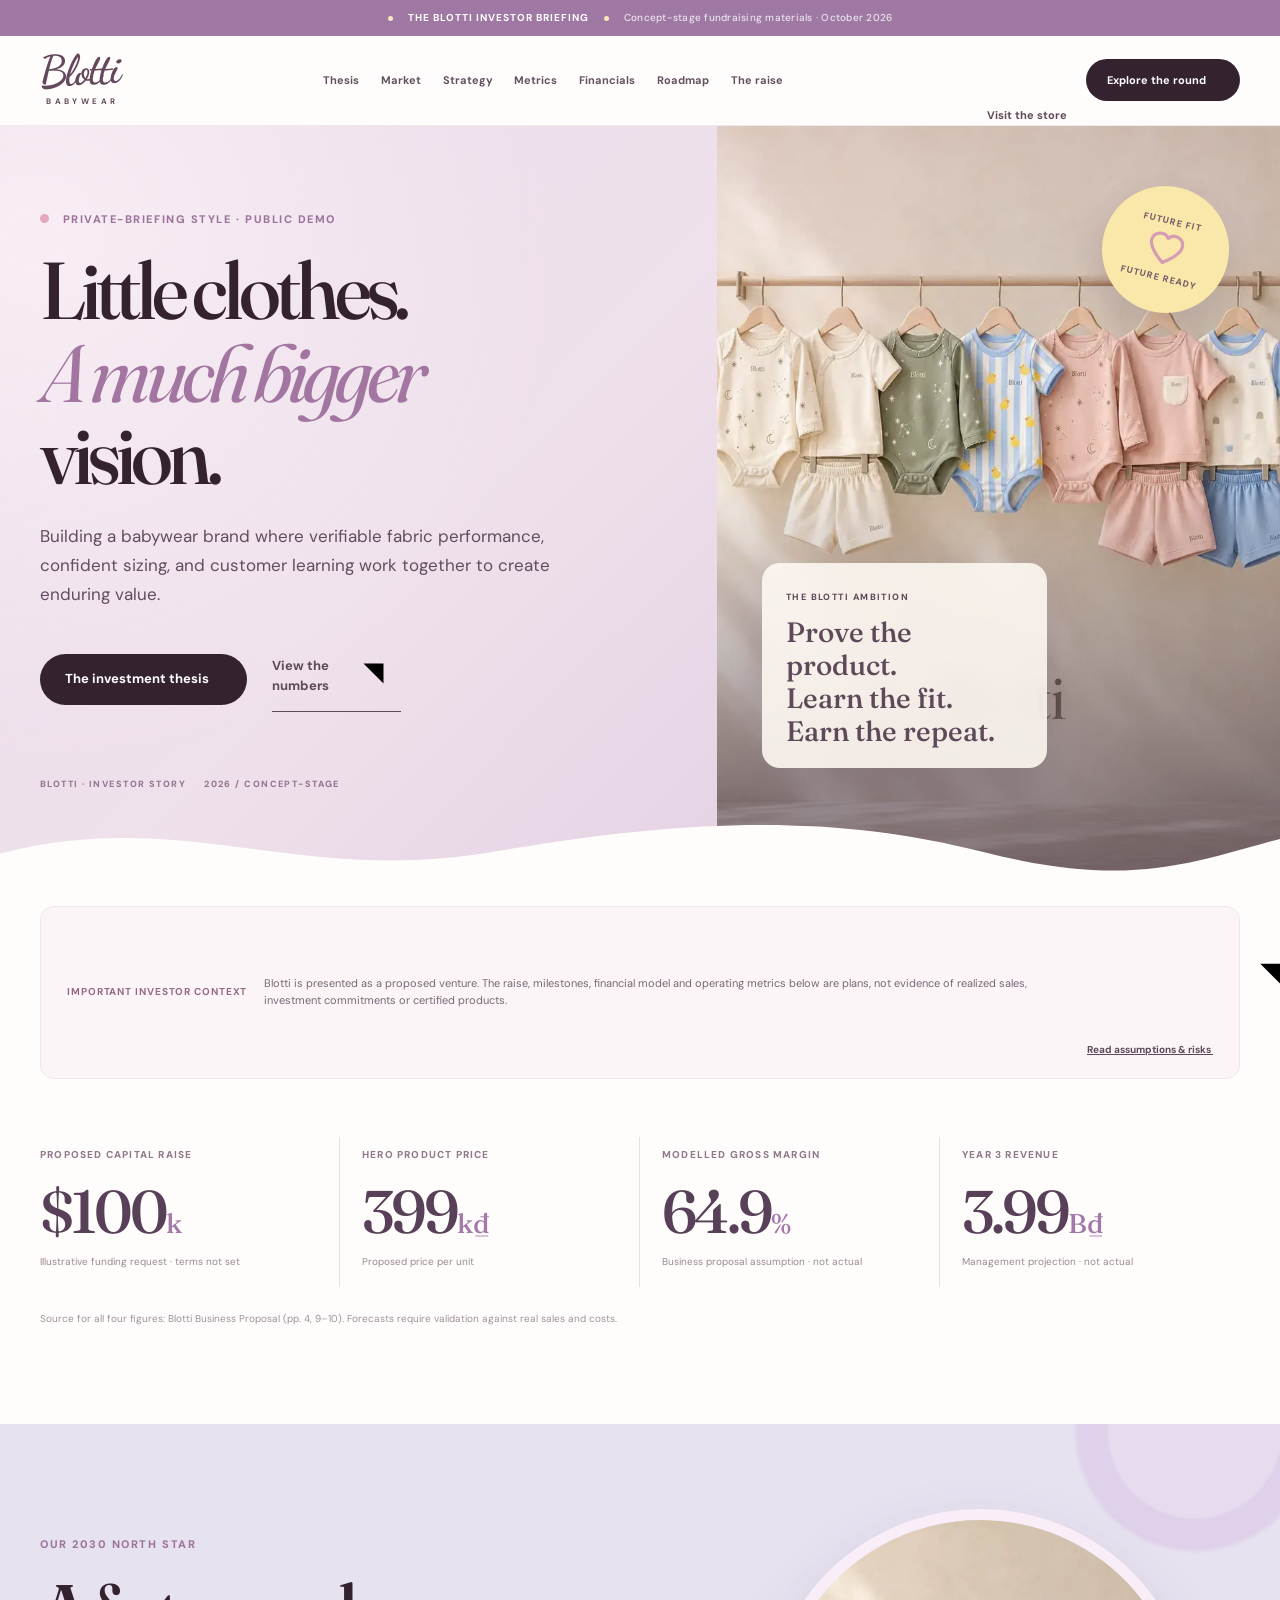
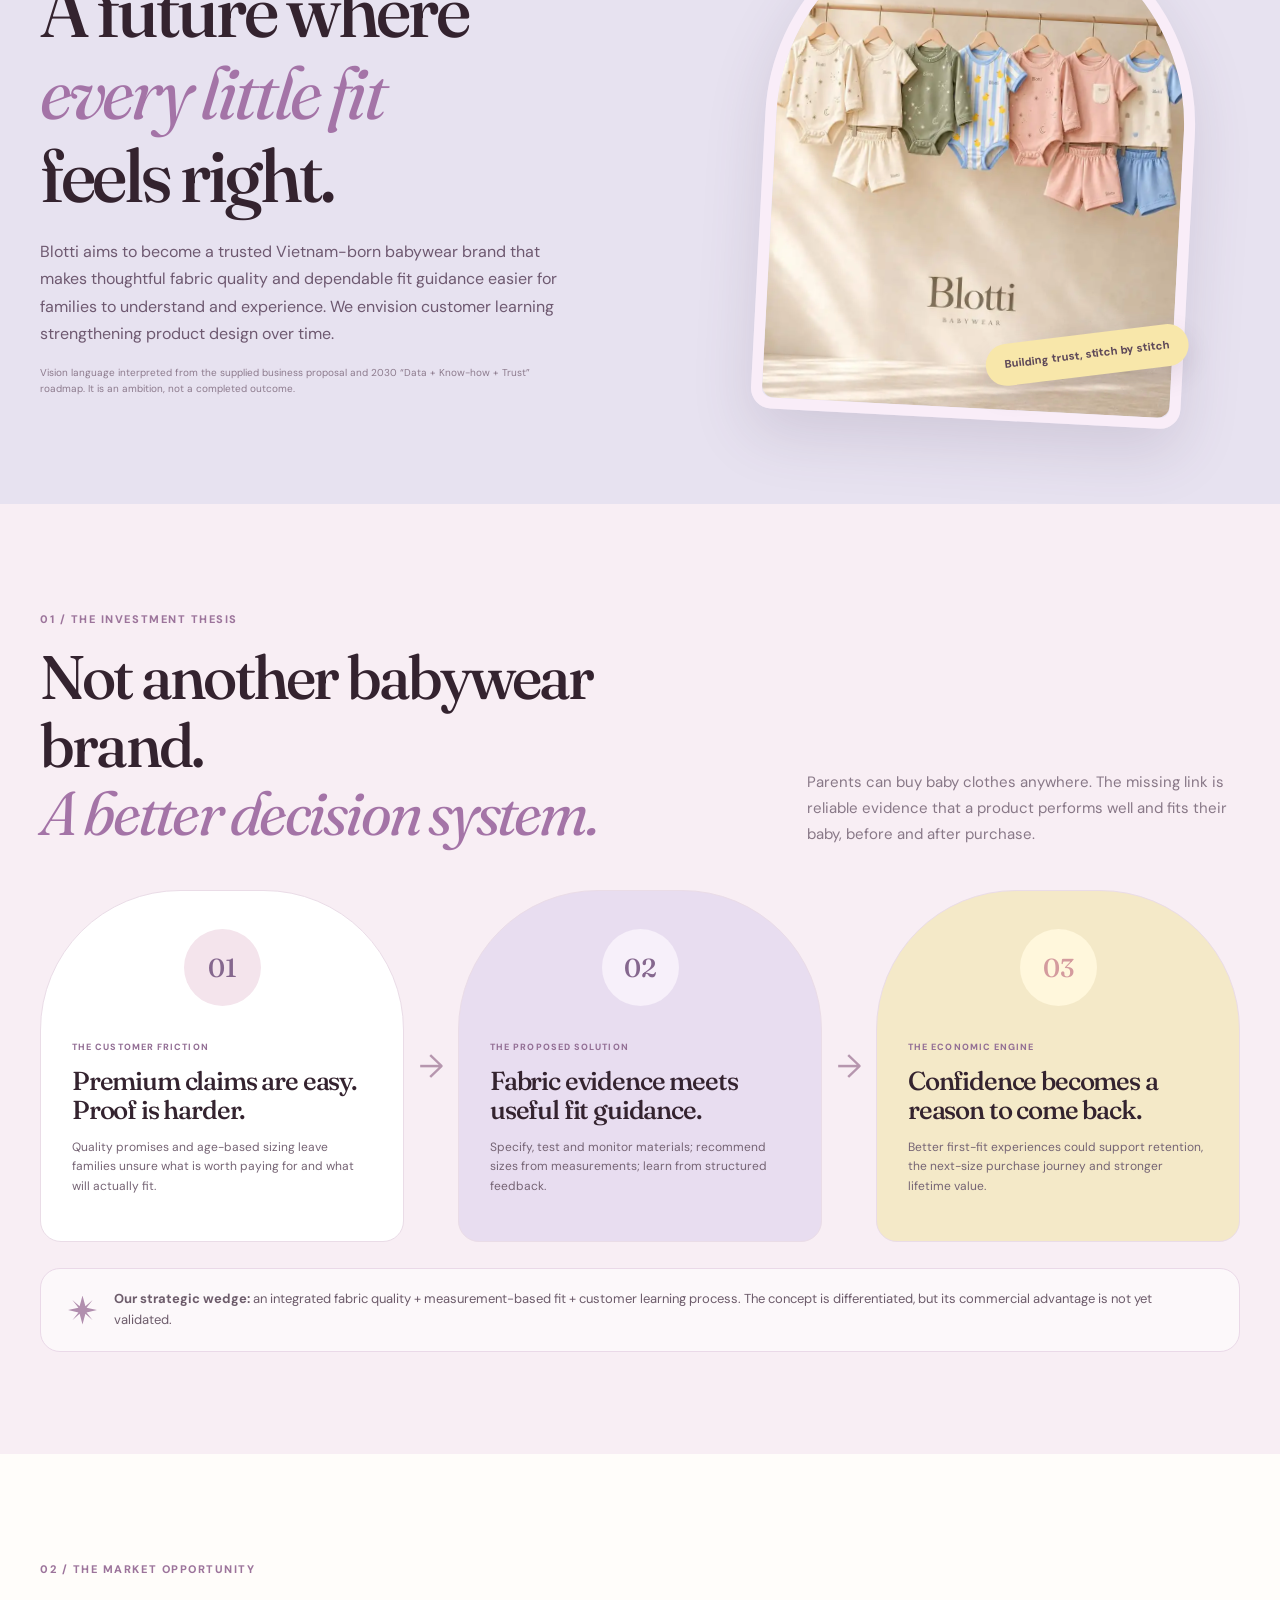
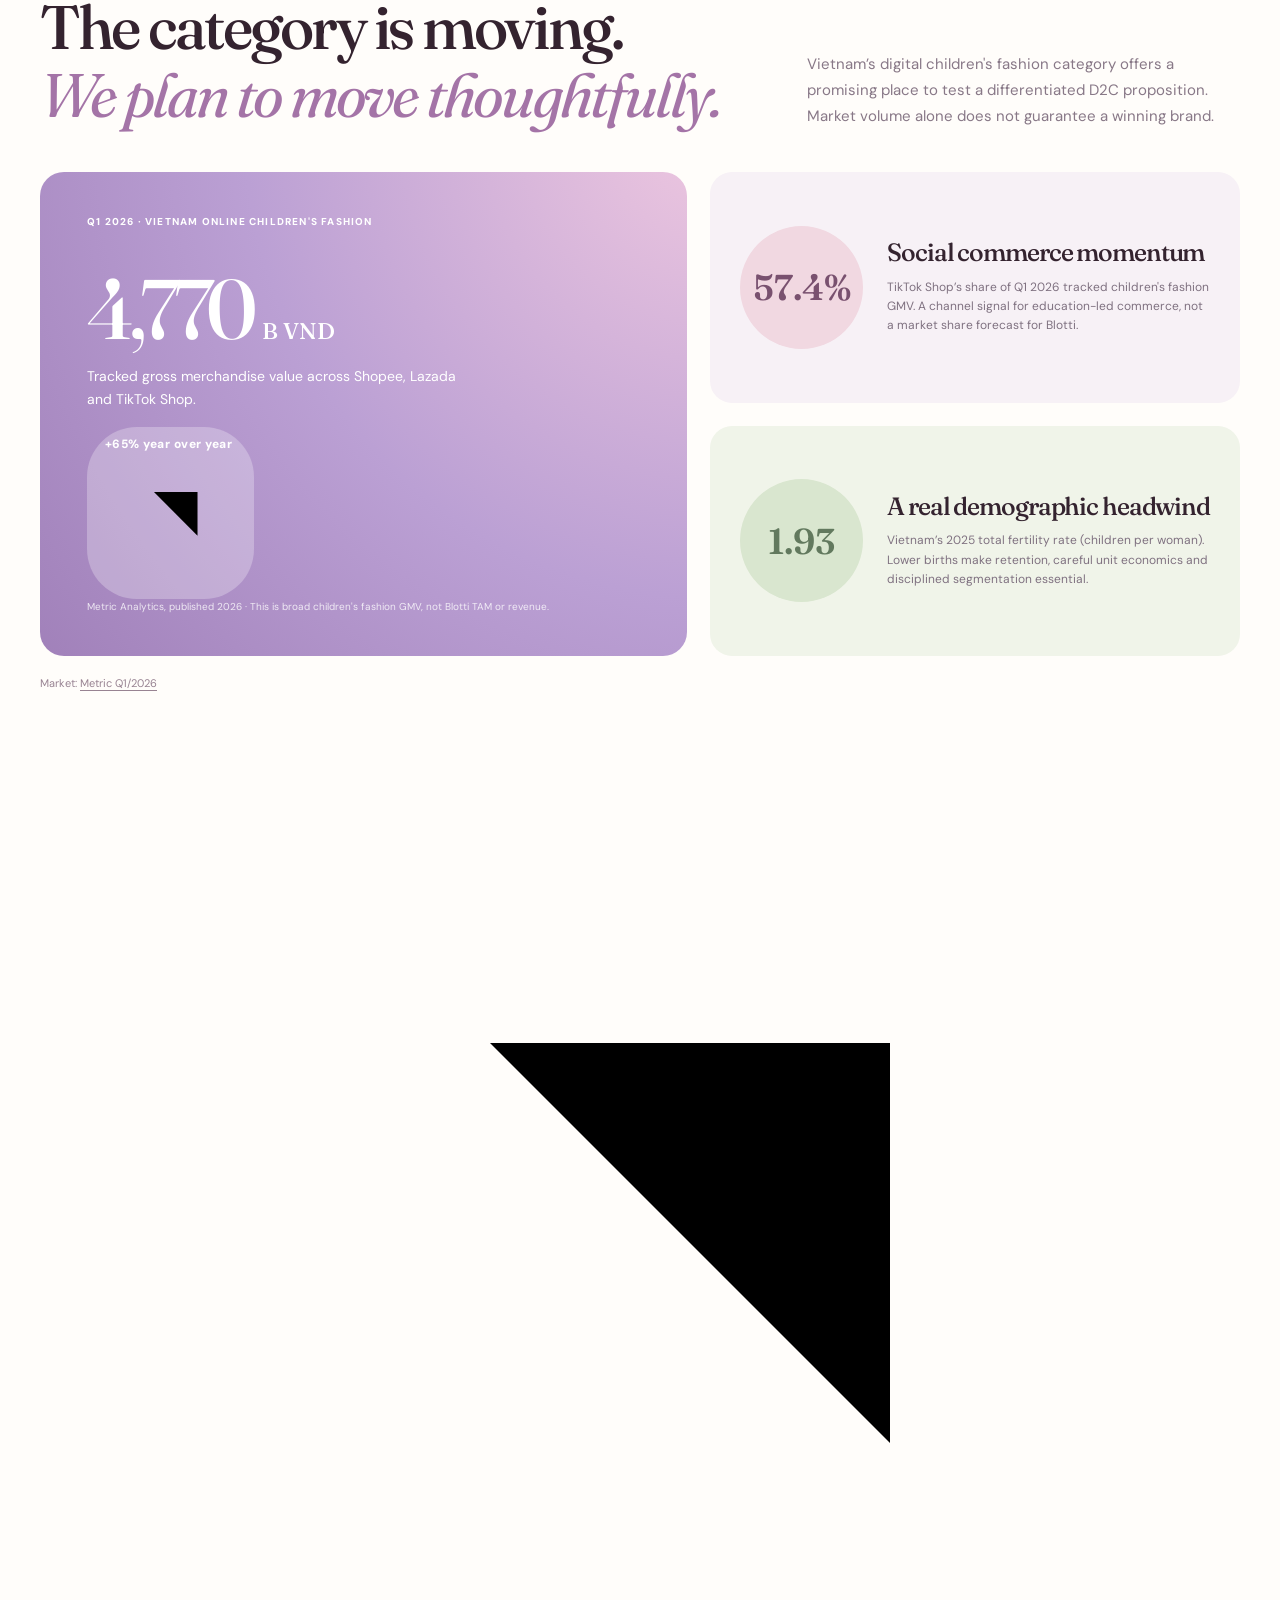
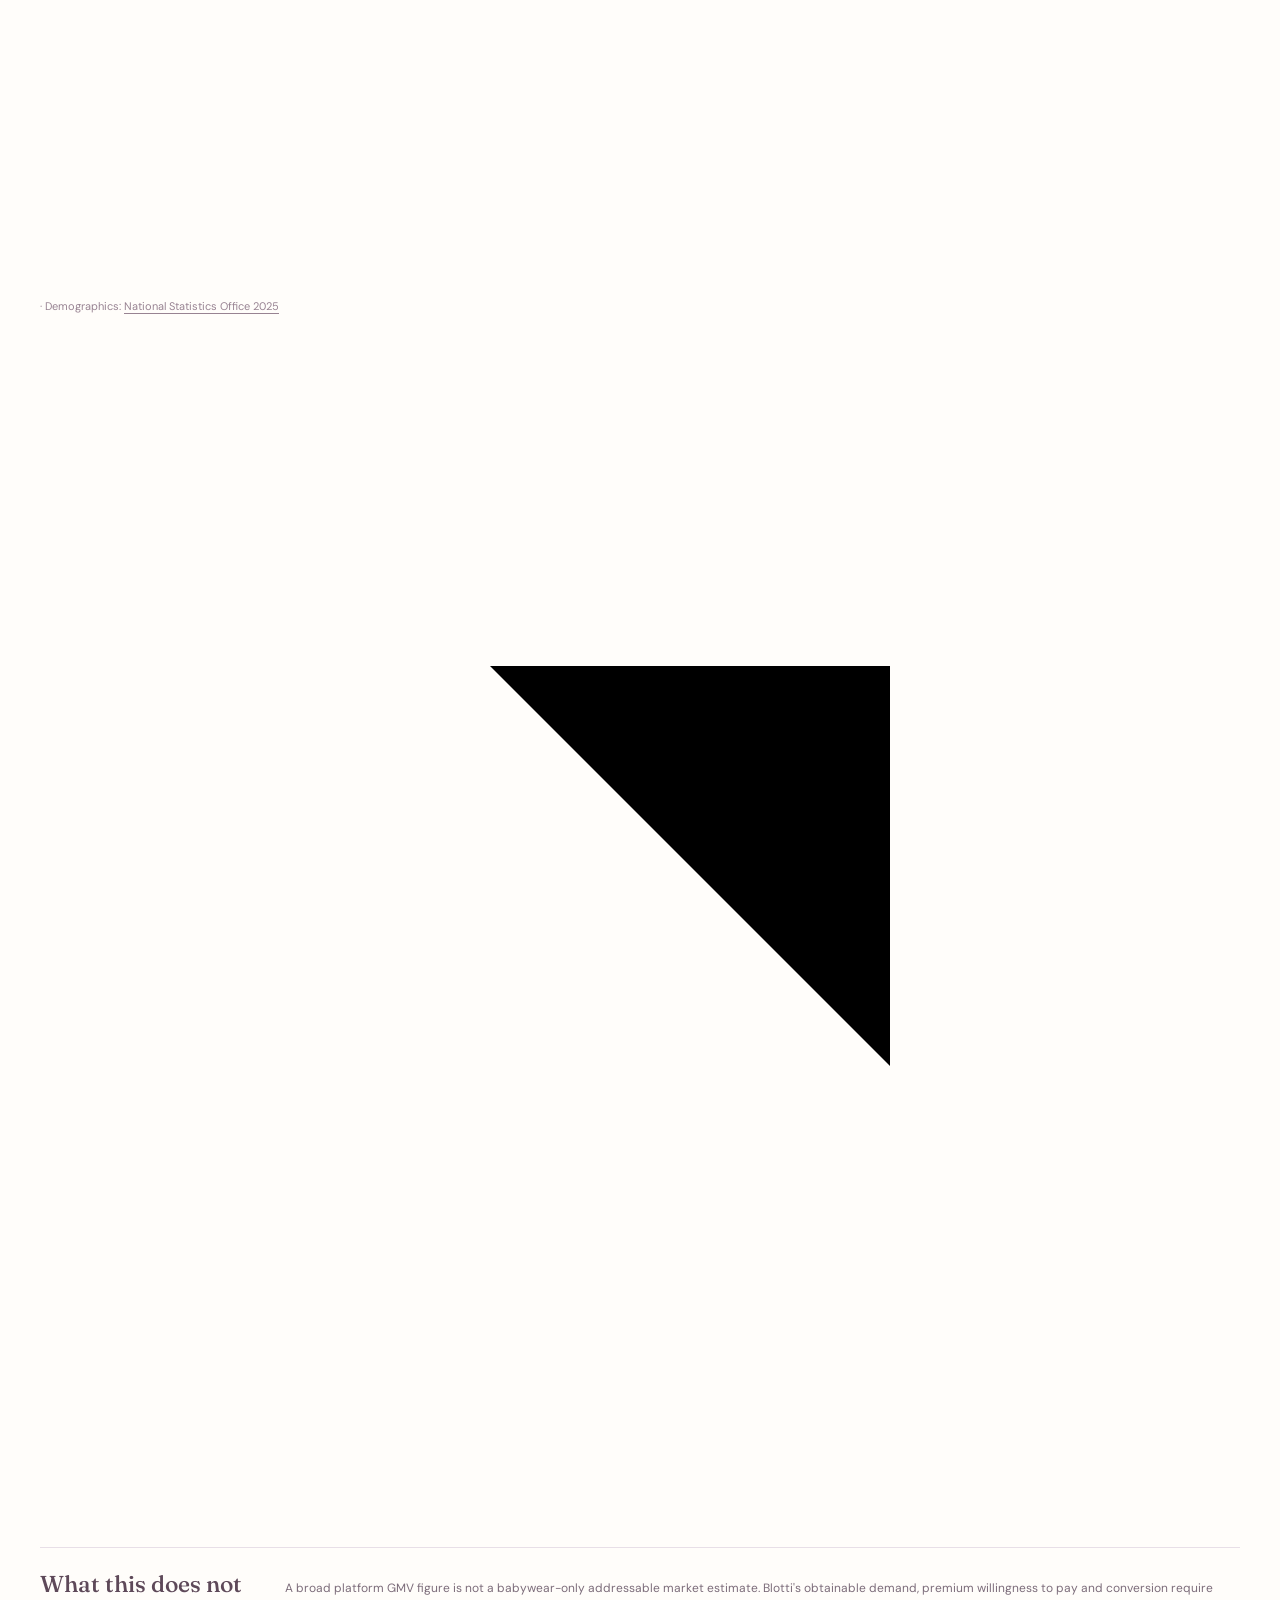
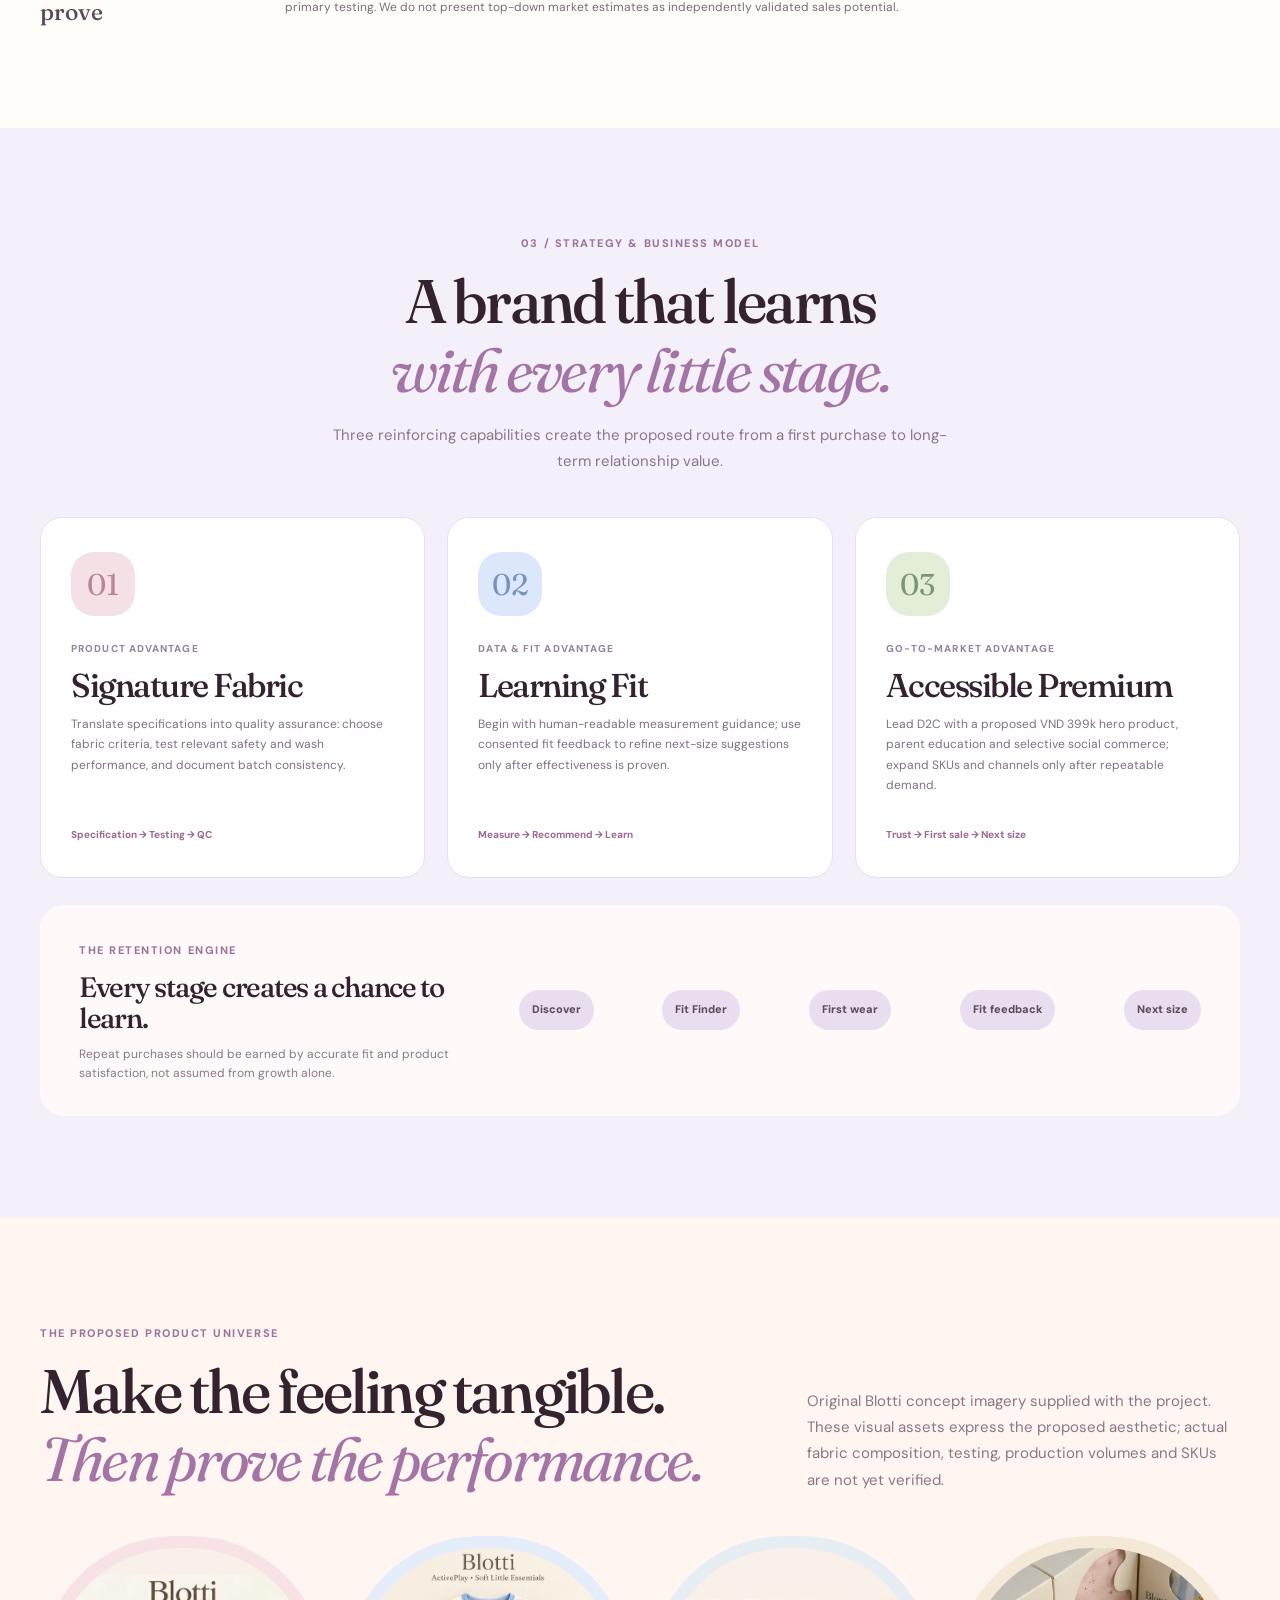
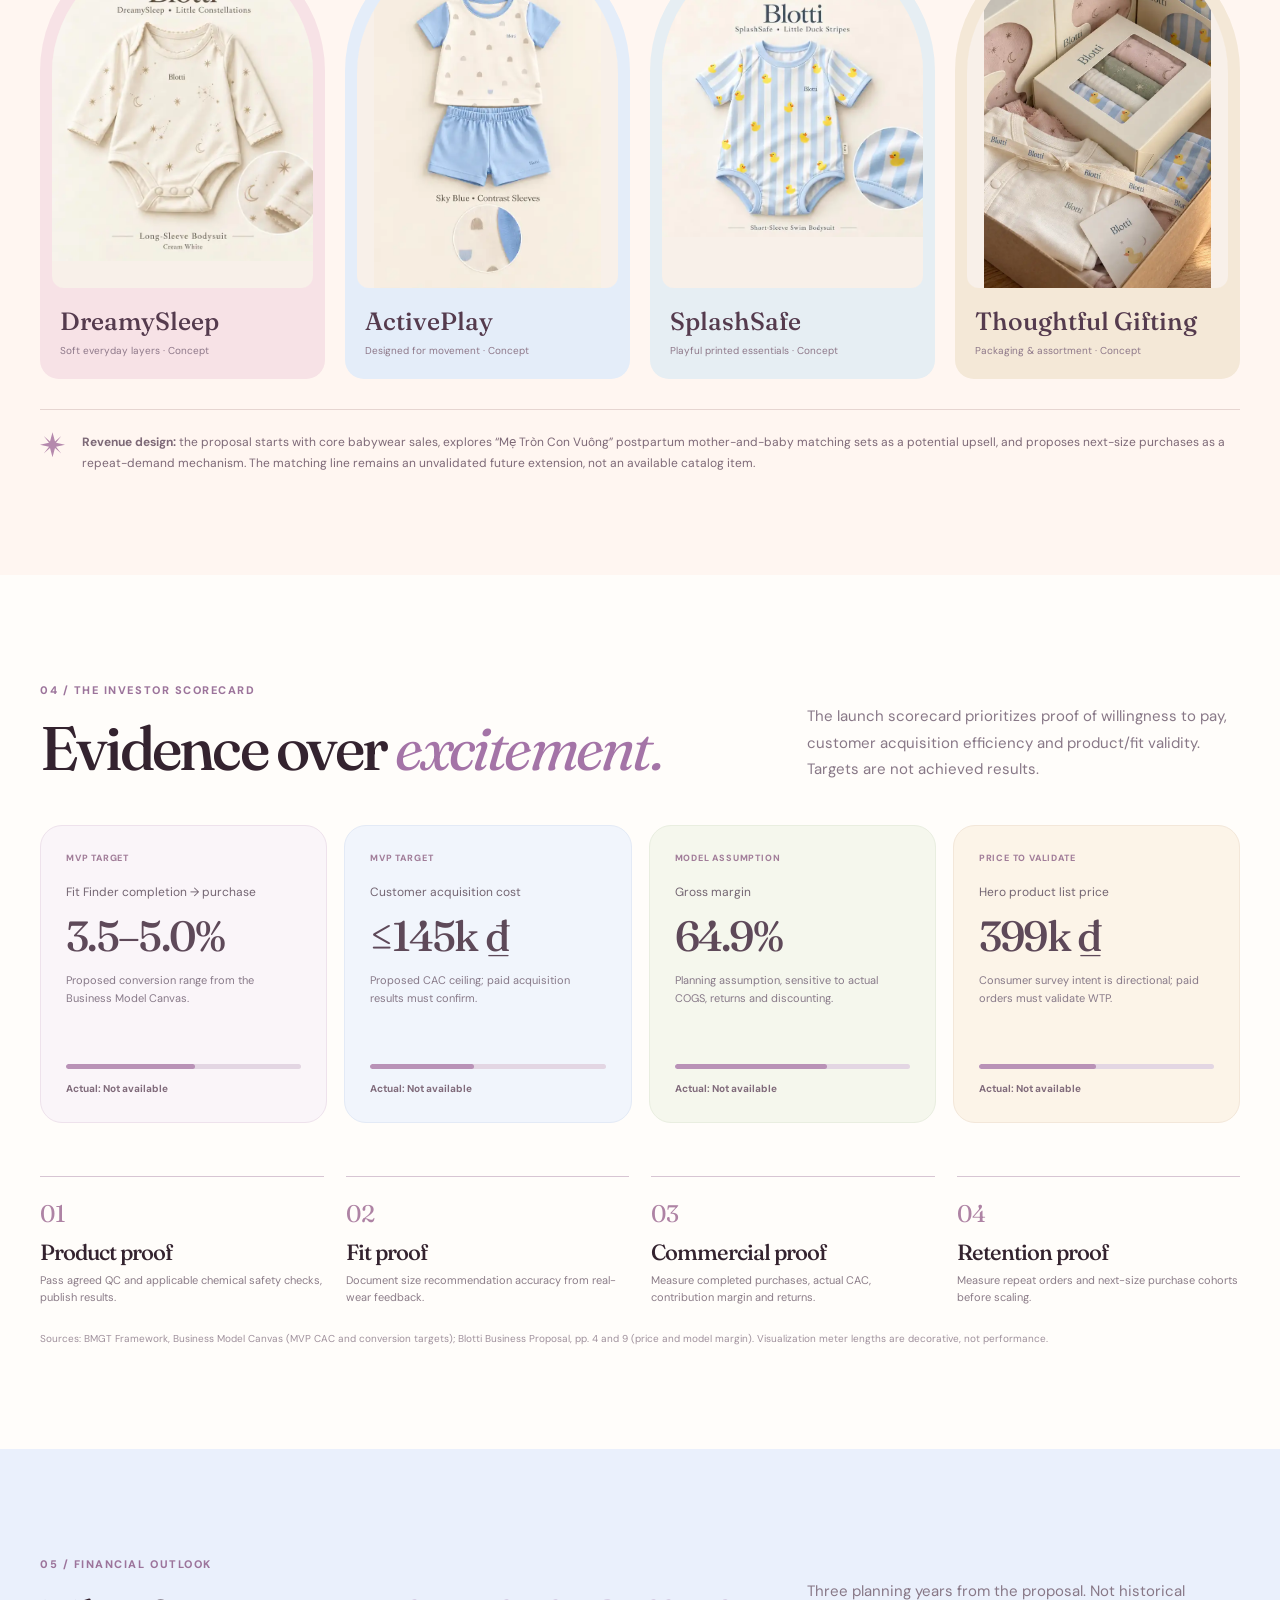
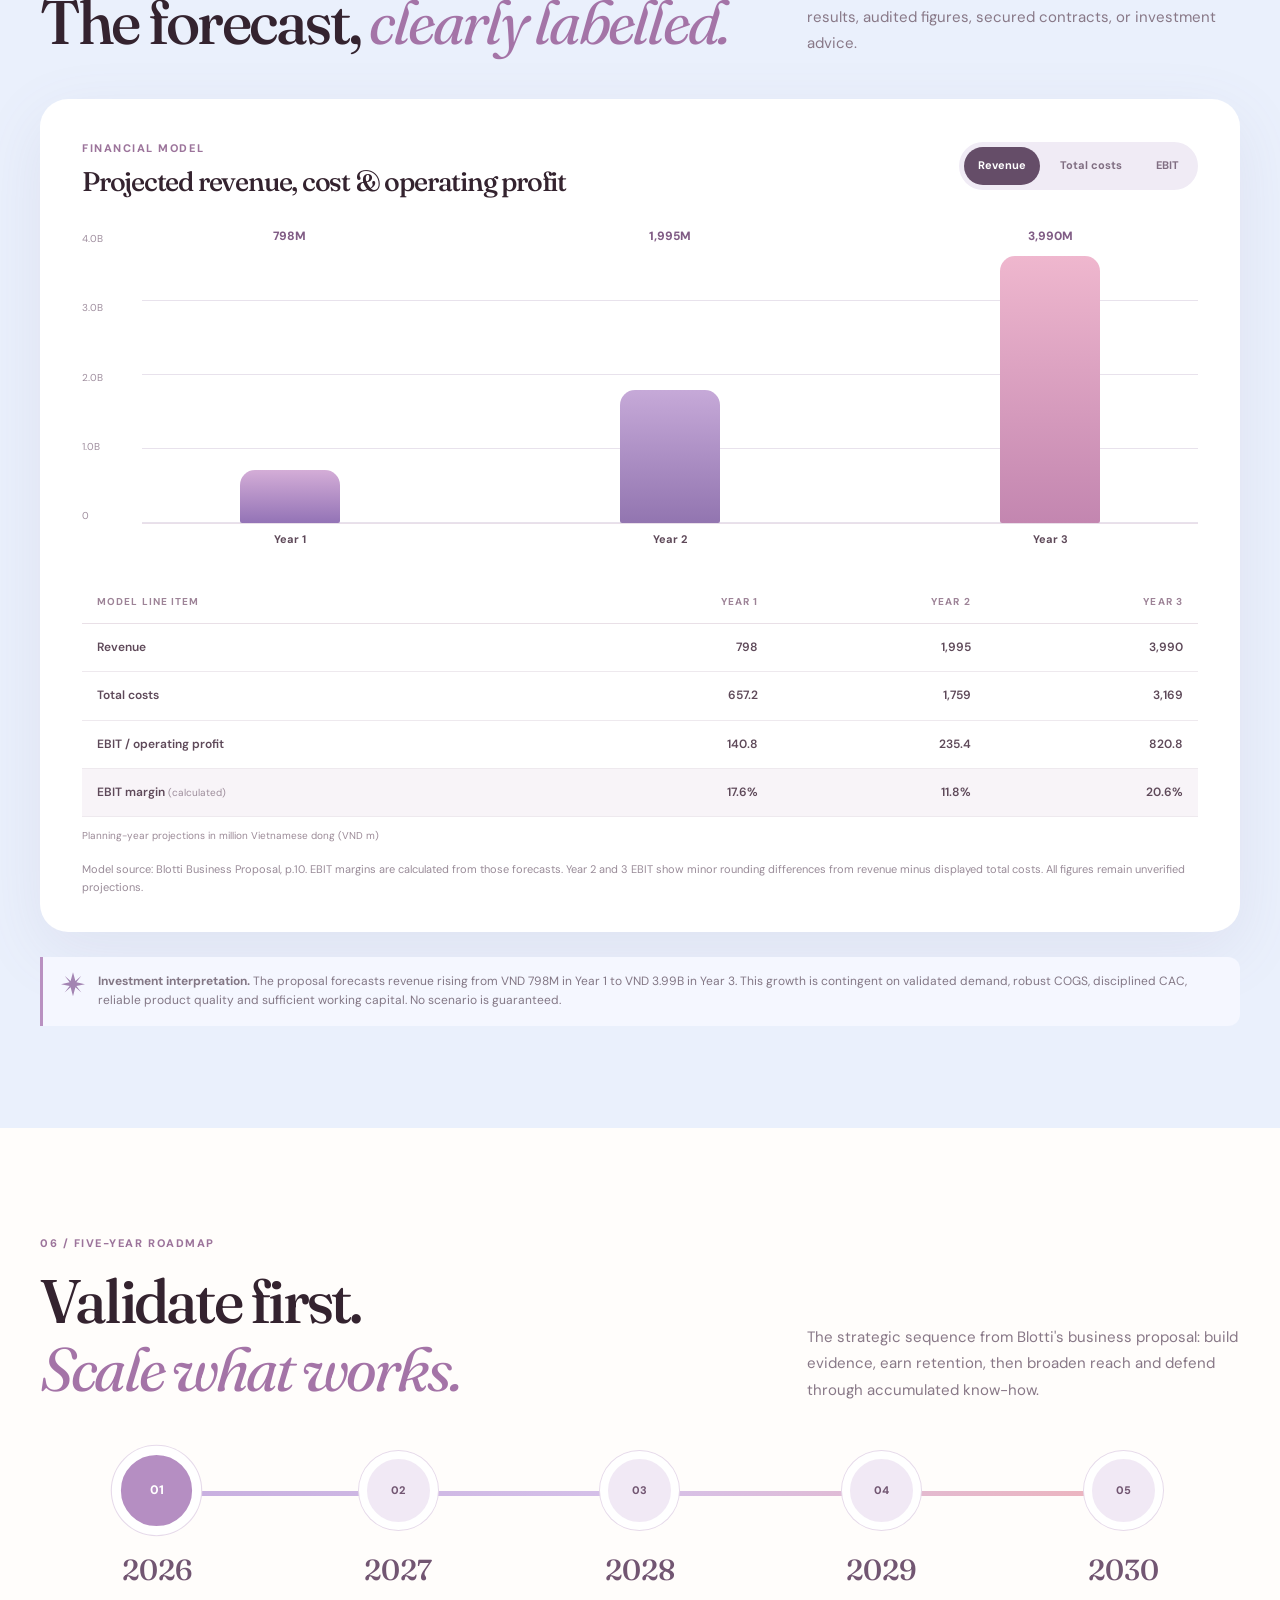
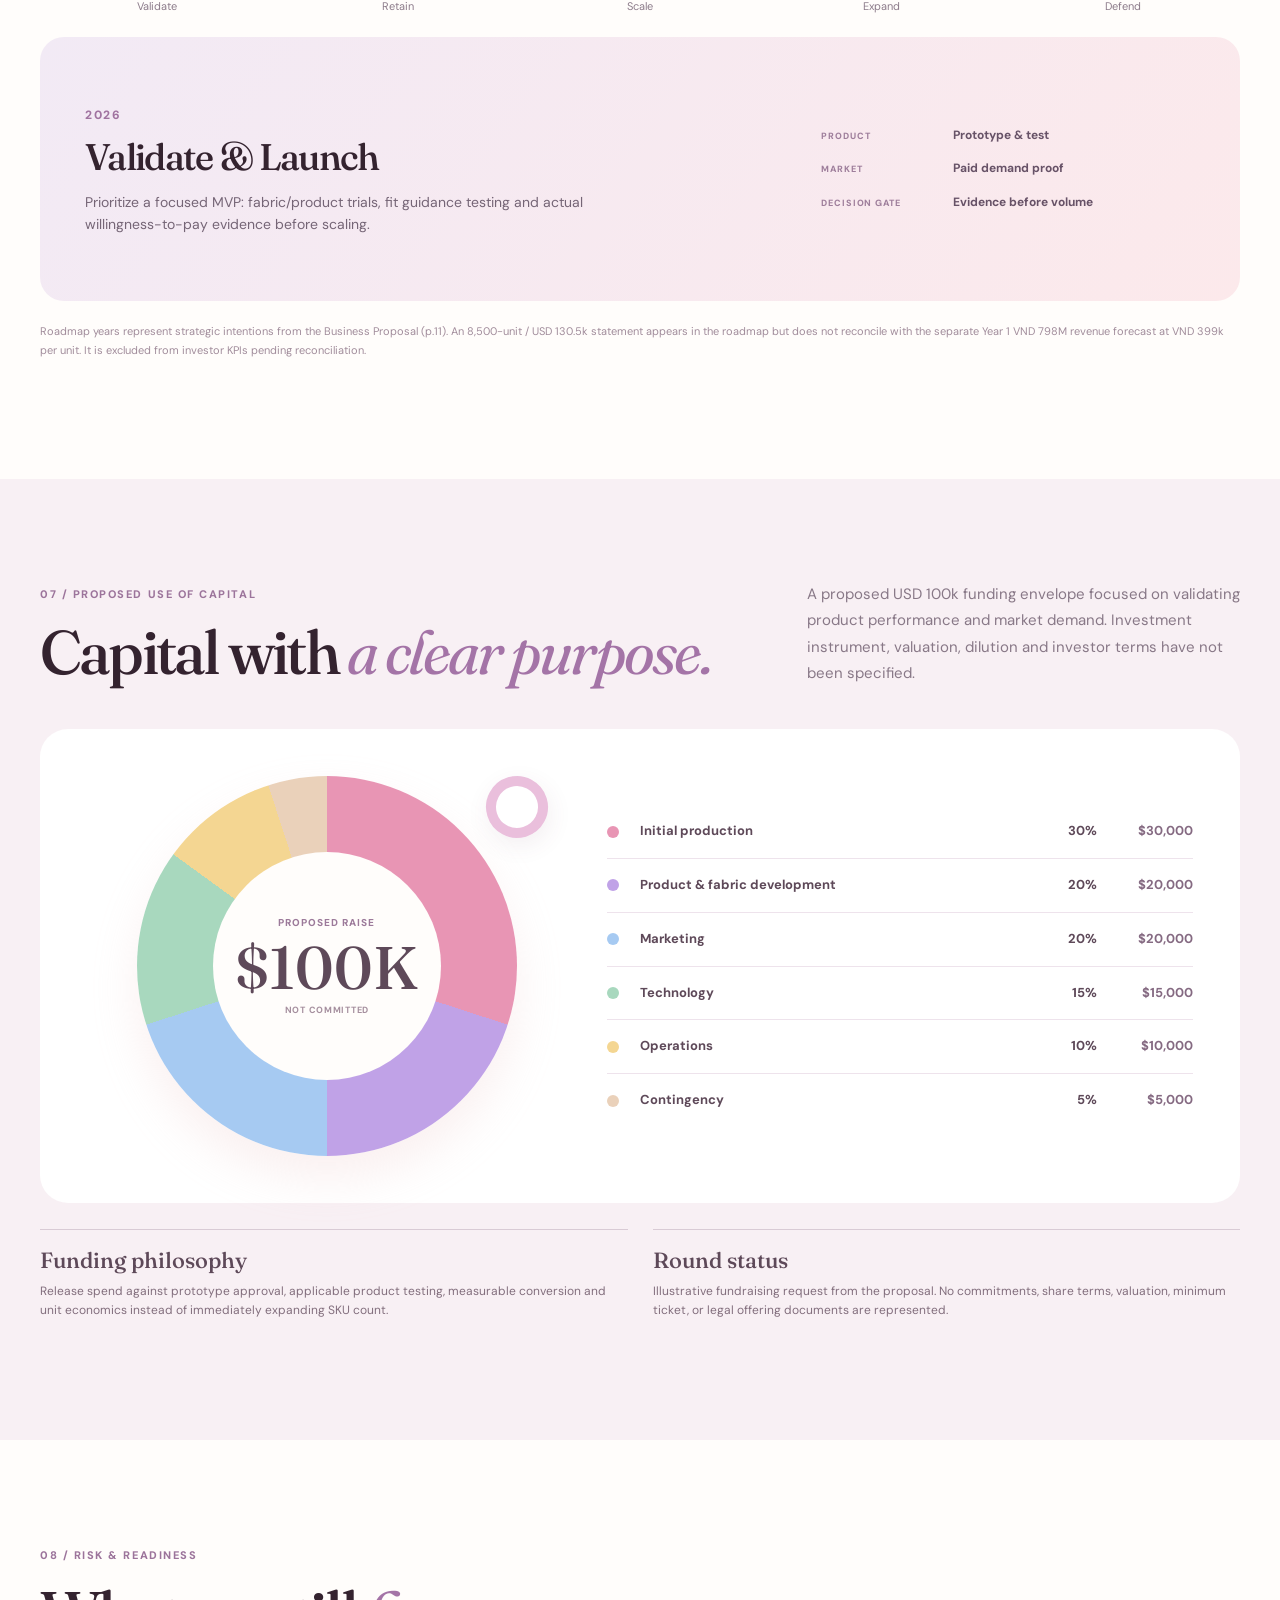
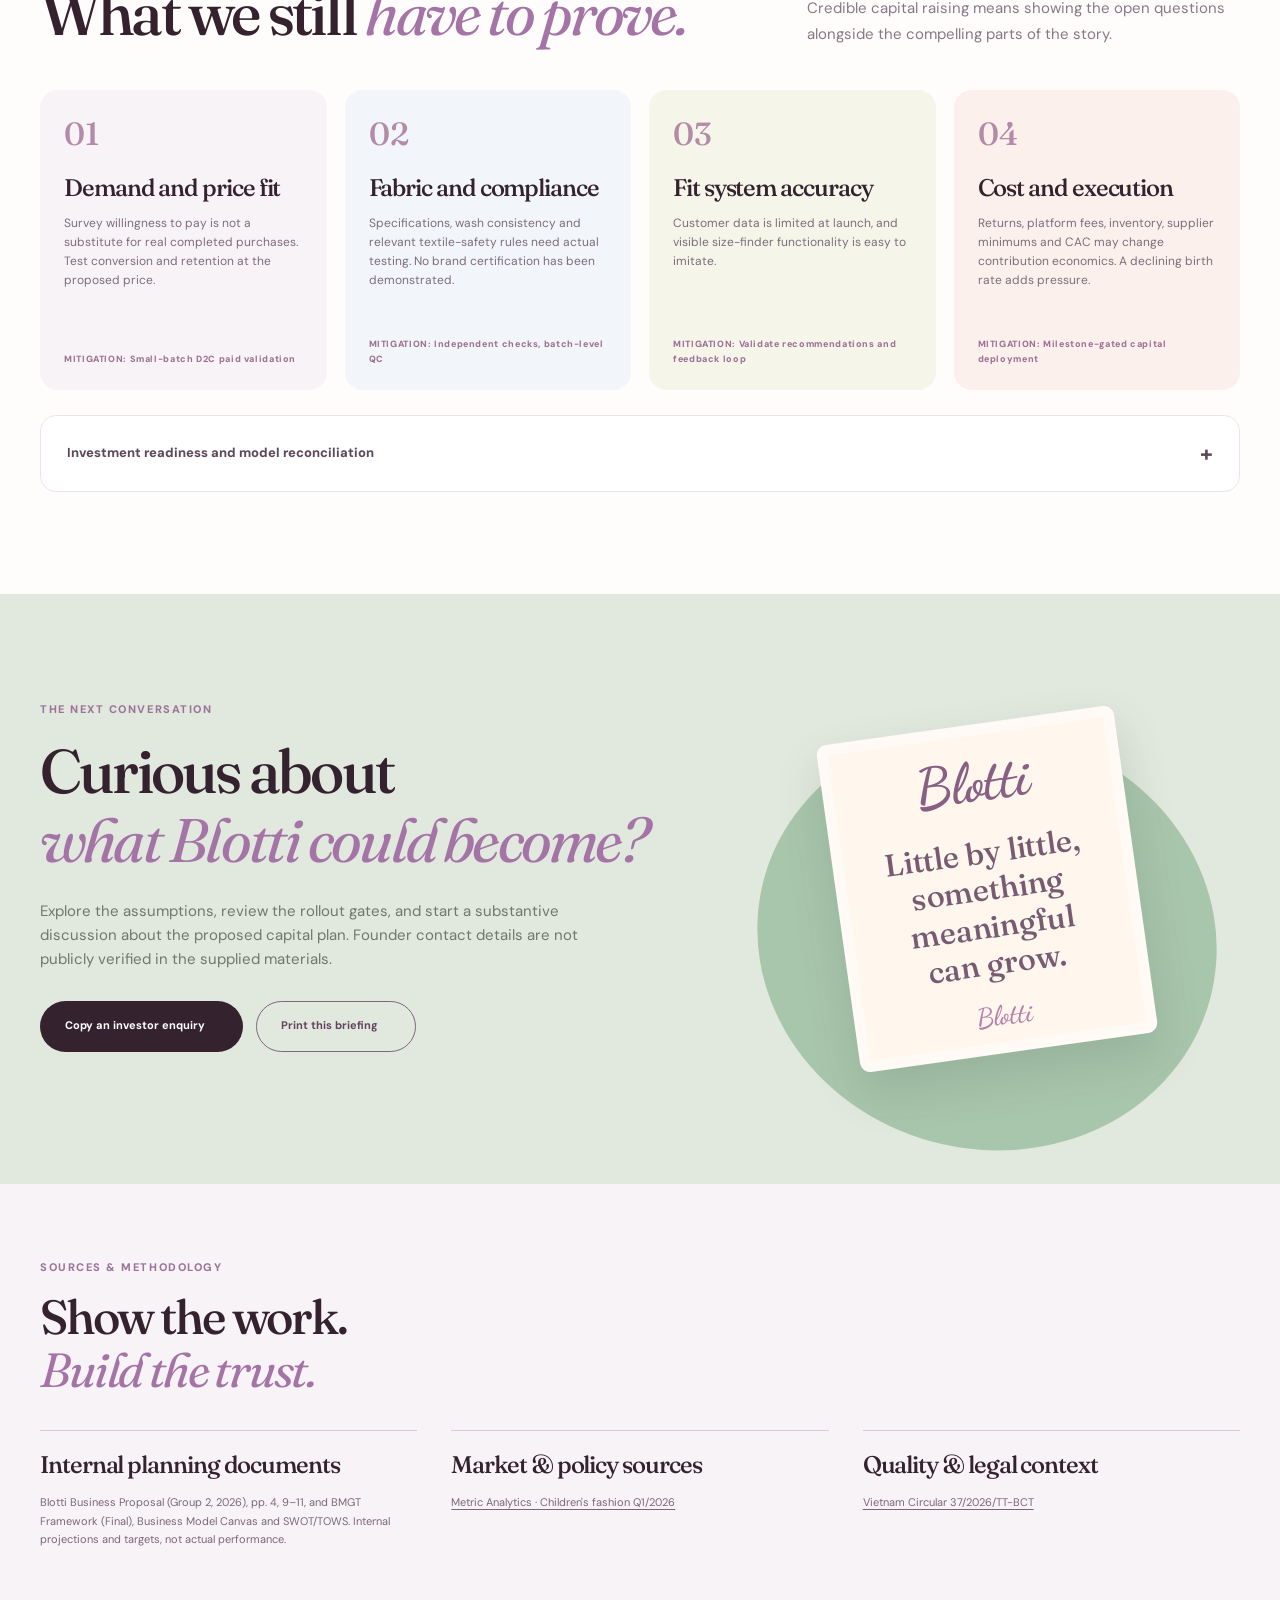
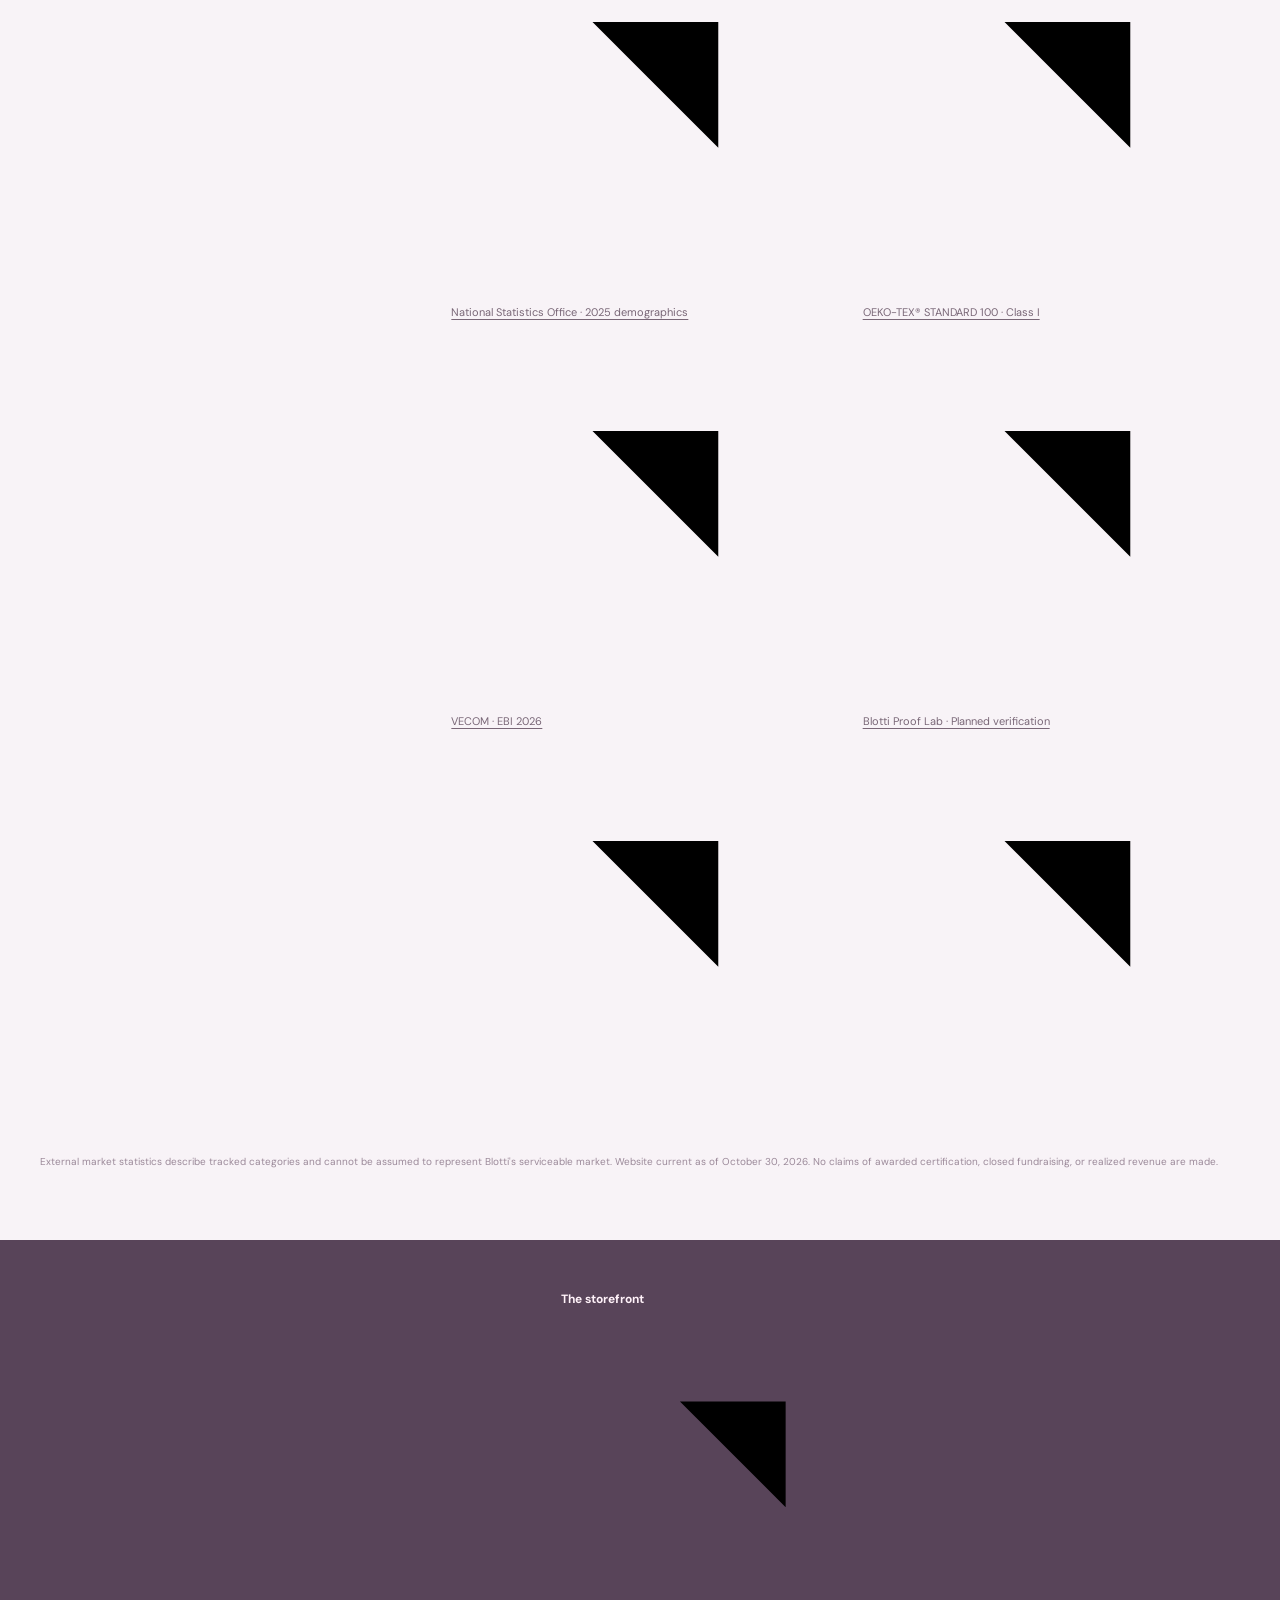
==== commit 19772e56: "style: replace iOS emoji-like CTA arrows with minimal outline SVGs" ====
--- a/investors.html
+++ b/investors.html
@@ -6,7 +6,7 @@
   <title>Invest in Blotti | Investor Briefing & Strategy</title>
   <link rel="preconnect" href="https://fonts.googleapis.com"><link rel="preconnect" href="https://fonts.gstatic.com" crossorigin>
   <link href="https://fonts.googleapis.com/css2?family=DM+Sans:wght@400;500;600;700;800&family=Dancing+Script:wght@500;600;700&family=Fraunces:opsz,wght,SOFT,WONK@9..144,400,30,1;9..144,500,30,1;9..144,600,30,1;9..144,700,30,1&display=swap" rel="stylesheet">
-  <link rel="stylesheet" href="styles.css?v=20261031-ios2"><link rel="stylesheet" href="investors.css?v=20261031-ios2">
+  <link rel="stylesheet" href="styles.css?v=20261031-arrows3"><link rel="stylesheet" href="investors.css?v=20261031-arrows3">
   <script src="investors.js?v=20261031-ios2" defer></script>
 </head>
 <body class="investor-page">
@@ -18,7 +18,7 @@
       <nav aria-label="Investor page navigation" class="inv-nav" id="investorNav">
         <a href="#thesis">Thesis</a><a href="#market">Market</a><a href="#strategy">Strategy</a><a href="#metrics">Metrics</a><a href="#financials">Financials</a><a href="#roadmap">Roadmap</a><a href="#raise">The raise</a>
       </nav>
-      <div class="inv-header-actions"><a class="inv-store-link" href="index.html">Visit the store ↗</a><a class="pill dark inv-header-cta" href="#raise">Explore the round <span>↗</span></a><button class="icon-button inv-menu-btn" id="invMenuToggle" aria-label="Toggle investor navigation" aria-expanded="false" aria-controls="investorNav"><span class="inv-menu-glyph" aria-hidden="true"></span></button></div>
+      <div class="inv-header-actions"><a class="inv-store-link" href="index.html">Visit the store <svg class="blotti-arrow-icon" viewBox="0 0 24 24" aria-hidden="true" focusable="false"><path d="M7 17 17 7M9 7h8v8"/></svg></a><a class="pill dark inv-header-cta" href="#raise">Explore the round <span><svg class="blotti-arrow-icon" viewBox="0 0 24 24" aria-hidden="true" focusable="false"><path d="M7 17 17 7M9 7h8v8"/></svg></span></a><button class="icon-button inv-menu-btn" id="invMenuToggle" aria-label="Toggle investor navigation" aria-expanded="false" aria-controls="investorNav"><span class="inv-menu-glyph" aria-hidden="true"></span></button></div>
     </div>
   </header>
   <main id="main">
@@ -27,7 +27,7 @@
         <span class="inv-eyebrow"><span class="inv-dot"></span> PRIVATE-BRIEFING STYLE · PUBLIC DEMO</span>
         <h1>Little clothes.<br><em>A much bigger</em><br>vision.</h1>
         <p class="inv-hero-lead">Building a babywear brand where verifiable fabric performance, confident sizing, and customer learning work together to create enduring value.</p>
-        <div class="inv-hero-buttons"><a class="pill dark" href="#thesis">The investment thesis <span>↗</span></a><a href="#financials" class="text-link">View the numbers ↗</a></div>
+        <div class="inv-hero-buttons"><a class="pill dark" href="#thesis">The investment thesis <span><svg class="blotti-arrow-icon" viewBox="0 0 24 24" aria-hidden="true" focusable="false"><path d="M7 17 17 7M9 7h8v8"/></svg></span></a><a href="#financials" class="text-link">View the numbers <svg class="blotti-arrow-icon" viewBox="0 0 24 24" aria-hidden="true" focusable="false"><path d="M7 17 17 7M9 7h8v8"/></svg></a></div>
         <div class="inv-hero-foot"><span>BLOTTI · INVESTOR STORY</span><span>2026 / CONCEPT-STAGE</span></div>
       </div>
       <div class="inv-hero-art">
@@ -38,7 +38,7 @@
       </div>
       <div class="inv-hero-wave"><svg viewBox="0 0 1440 84" preserveAspectRatio="none" aria-hidden="true"><path d="M0 52c206-52 335 35 555-2s384-41 550 0 233 12 335-14v48H0Z" fill="#fffdfb"/></svg></div>
     </section>
-    <div class="inv-status-banner container"><div><b>IMPORTANT INVESTOR CONTEXT</b><span>Blotti is presented as a proposed venture. The raise, milestones, financial model and operating metrics below are plans, not evidence of realized sales, investment commitments or certified products.</span></div><a href="#disclosures">Read assumptions & risks ↗</a></div>
+    <div class="inv-status-banner container"><div><b>IMPORTANT INVESTOR CONTEXT</b><span>Blotti is presented as a proposed venture. The raise, milestones, financial model and operating metrics below are plans, not evidence of realized sales, investment commitments or certified products.</span></div><a href="#disclosures">Read assumptions & risks <svg class="blotti-arrow-icon" viewBox="0 0 24 24" aria-hidden="true" focusable="false"><path d="M7 17 17 7M9 7h8v8"/></svg></a></div>
     <section class="inv-section inv-stat-overview" id="snapshot"><div class="container">
       <div class="inv-stat-grid">
         <div class="inv-top-stat"><span>PROPOSED CAPITAL RAISE</span><strong>$100<span>k</span></strong><small>Illustrative funding request · terms not set</small></div>
@@ -68,13 +68,13 @@
     <section class="inv-section inv-market-section" id="market"><div class="container">
       <div class="inv-section-header inv-split"><div><span class="inv-eyebrow">02 / THE MARKET OPPORTUNITY</span><h2>The category is moving.<br><em>We plan to move thoughtfully.</em></h2></div><p>Vietnam’s digital children's fashion category offers a promising place to test a differentiated D2C proposition. Market volume alone does not guarantee a winning brand.</p></div>
       <div class="inv-market-layout">
-        <article class="inv-market-primary"><span>Q1 2026 · VIETNAM ONLINE CHILDREN'S FASHION</span><strong>4,770<span>B VND</span></strong><p>Tracked gross merchandise value across Shopee, Lazada and TikTok Shop.</p><div class="inv-market-tag">+65% year over year ↗</div><small>Metric Analytics, published 2026 · This is broad children's fashion GMV, not Blotti TAM or revenue.</small></article>
+        <article class="inv-market-primary"><span>Q1 2026 · VIETNAM ONLINE CHILDREN'S FASHION</span><strong>4,770<span>B VND</span></strong><p>Tracked gross merchandise value across Shopee, Lazada and TikTok Shop.</p><div class="inv-market-tag">+65% year over year <svg class="blotti-arrow-icon" viewBox="0 0 24 24" aria-hidden="true" focusable="false"><path d="M7 17 17 7M9 7h8v8"/></svg></div><small>Metric Analytics, published 2026 · This is broad children's fashion GMV, not Blotti TAM or revenue.</small></article>
         <div class="inv-market-side">
           <article><div class="inv-market-circle peach">57.4%</div><div><h3>Social commerce momentum</h3><p>TikTok Shop’s share of Q1 2026 tracked children's fashion GMV. A channel signal for education-led commerce, not a market share forecast for Blotti.</p></div></article>
           <article><div class="inv-market-circle mint">1.93</div><div><h3>A real demographic headwind</h3><p>Vietnam’s 2025 total fertility rate (children per woman). Lower births make retention, careful unit economics and disciplined segmentation essential.</p></div></article>
         </div>
       </div>
-      <div class="inv-source-row">Market: <a target="_blank" rel="noopener noreferrer" href="https://metric.vn/insights/quy-1-2026-tiktok-shop-soan-ngoi-shopee-dan-dau-nganh-thoi-trang-tre-em-tren-tmdt-viet-nam/">Metric Q1/2026 ↗</a> · Demographics: <a target="_blank" rel="noopener noreferrer" href="https://www.nso.gov.vn/en/data-and-statistics/2026/01/press-release-social-economic-situation-in-the-fourth-quarter-and-2025/">National Statistics Office 2025 ↗</a></div>
+      <div class="inv-source-row">Market: <a target="_blank" rel="noopener noreferrer" href="https://metric.vn/insights/quy-1-2026-tiktok-shop-soan-ngoi-shopee-dan-dau-nganh-thoi-trang-tre-em-tren-tmdt-viet-nam/">Metric Q1/2026 <svg class="blotti-arrow-icon" viewBox="0 0 24 24" aria-hidden="true" focusable="false"><path d="M7 17 17 7M9 7h8v8"/></svg></a> · Demographics: <a target="_blank" rel="noopener noreferrer" href="https://www.nso.gov.vn/en/data-and-statistics/2026/01/press-release-social-economic-situation-in-the-fourth-quarter-and-2025/">National Statistics Office 2025 <svg class="blotti-arrow-icon" viewBox="0 0 24 24" aria-hidden="true" focusable="false"><path d="M7 17 17 7M9 7h8v8"/></svg></a></div>
       <div class="inv-market-principle"><b>What this does not prove</b><p>A broad platform GMV figure is not a babywear-only addressable market estimate. Blotti's obtainable demand, premium willingness to pay and conversion require primary testing. We do not present top-down market estimates as independently validated sales potential.</p></div>
     </div></section>
     <section class="inv-section inv-strategy-section" id="strategy"><div class="container">
@@ -84,7 +84,7 @@
         <article class="inv-pillar"><div class="inv-pillar-symbol two">02</div><span>DATA & FIT ADVANTAGE</span><h3>Learning Fit</h3><p>Begin with human-readable measurement guidance; use consented fit feedback to refine next-size suggestions only after effectiveness is proven.</p><div class="inv-pillar-footer">Measure → Recommend → Learn</div></article>
         <article class="inv-pillar"><div class="inv-pillar-symbol three">03</div><span>GO-TO-MARKET ADVANTAGE</span><h3>Accessible Premium</h3><p>Lead D2C with a proposed VND 399k hero product, parent education and selective social commerce; expand SKUs and channels only after repeatable demand.</p><div class="inv-pillar-footer">Trust → First sale → Next size</div></article>
       </div>
-      <div class="inv-flywheel"><div class="inv-flywheel-caption"><span class="inv-eyebrow">THE RETENTION ENGINE</span><h3>Every stage creates a chance to learn.</h3><p>Repeat purchases should be earned by accurate fit and product satisfaction, not assumed from growth alone.</p></div><div class="inv-flywheel-steps"><span>Discover</span><i>↗</i><span>Fit Finder</span><i>↗</i><span>First wear</span><i>↗</i><span>Fit feedback</span><i>↗</i><span>Next size</span></div></div>
+      <div class="inv-flywheel"><div class="inv-flywheel-caption"><span class="inv-eyebrow">THE RETENTION ENGINE</span><h3>Every stage creates a chance to learn.</h3><p>Repeat purchases should be earned by accurate fit and product satisfaction, not assumed from growth alone.</p></div><div class="inv-flywheel-steps"><span>Discover</span><i class="inv-flywheel-connector" aria-hidden="true"><svg class="blotti-arrow-icon blotti-arrow-icon--forward" viewBox="0 0 24 24" aria-hidden="true" focusable="false"><path d="M4 12h16m-6-6 6 6-6 6"/></svg></i><span>Fit Finder</span><i class="inv-flywheel-connector" aria-hidden="true"><svg class="blotti-arrow-icon blotti-arrow-icon--forward" viewBox="0 0 24 24" aria-hidden="true" focusable="false"><path d="M4 12h16m-6-6 6 6-6 6"/></svg></i><span>First wear</span><i class="inv-flywheel-connector" aria-hidden="true"><svg class="blotti-arrow-icon blotti-arrow-icon--forward" viewBox="0 0 24 24" aria-hidden="true" focusable="false"><path d="M4 12h16m-6-6 6 6-6 6"/></svg></i><span>Fit feedback</span><i class="inv-flywheel-connector" aria-hidden="true"><svg class="blotti-arrow-icon blotti-arrow-icon--forward" viewBox="0 0 24 24" aria-hidden="true" focusable="false"><path d="M4 12h16m-6-6 6 6-6 6"/></svg></i><span>Next size</span></div></div>
     </div></section>
     <section class="inv-section inv-portfolio-section" id="portfolio"><div class="container">
       <div class="inv-section-header inv-split"><div><span class="inv-eyebrow">THE PROPOSED PRODUCT UNIVERSE</span><h2>Make the feeling tangible.<br><em>Then prove the performance.</em></h2></div><p>Original Blotti concept imagery supplied with the project. These visual assets express the proposed aesthetic; actual fabric composition, testing, production volumes and SKUs are not yet verified.</p></div>
@@ -142,8 +142,8 @@
       <div class="inv-risk-grid"><article><span class="inv-risk-number">01</span><h3>Demand and price fit</h3><p>Survey willingness to pay is not a substitute for real completed purchases. Test conversion and retention at the proposed price.</p><small>MITIGATION: Small-batch D2C paid validation</small></article><article><span class="inv-risk-number">02</span><h3>Fabric and compliance</h3><p>Specifications, wash consistency and relevant textile-safety rules need actual testing. No brand certification has been demonstrated.</p><small>MITIGATION: Independent checks, batch-level QC</small></article><article><span class="inv-risk-number">03</span><h3>Fit system accuracy</h3><p>Customer data is limited at launch, and visible size-finder functionality is easy to imitate.</p><small>MITIGATION: Validate recommendations and feedback loop</small></article><article><span class="inv-risk-number">04</span><h3>Cost and execution</h3><p>Returns, platform fees, inventory, supplier minimums and CAC may change contribution economics. A declining birth rate adds pressure.</p><small>MITIGATION: Milestone-gated capital deployment</small></article></div>
       <details class="inv-details"><summary>Investment readiness and model reconciliation <span>+</span></summary><div><p><b>Not yet supplied:</b> audited or actual sales, dated purchase cohorts, order-level COGS, lab certificates, contracts, documented CAC/retention results, cap table, valuation, financing structure, and investor subscription materials.</p><p><b>Internal inconsistencies requiring confirmation:</b> the five-year roadmap's 8,500-unit / $130.5k launch statement and Year 1 financials (VND 798M); the presentation's SOM $45,563 versus displayed 0.61% of $6M SAM (arithmetic is approximately 0.76%). Neither is shown as a verified investment metric.</p><p><b>Presentation limitation:</b> a static academic business concept website does not constitute a securities offer, audited projection or assurance of future returns.</p></div></details>
     </div></section>
-    <section class="inv-section inv-investor-cta" id="connect"><div class="container inv-cta-layout"><div><span class="inv-eyebrow">THE NEXT CONVERSATION</span><h2>Curious about<br><em>what Blotti could become?</em></h2><p>Explore the assumptions, review the rollout gates, and start a substantive discussion about the proposed capital plan. Founder contact details are not publicly verified in the supplied materials.</p><div class="inv-cta-buttons"><button class="pill dark" id="copyEnquiry" type="button">Copy an investor enquiry ↗</button><button class="pill outline" type="button" id="printBrief">Print this briefing ↗</button></div><span id="invActionStatus" aria-live="polite"></span></div><div class="inv-cta-art"><div class="inv-cta-paper"><span>Blotti</span><strong>Little by little,<br>something meaningful<br>can grow.</strong><b>Blotti</b></div></div></div></section>
-    <section class="inv-sources-section" id="sources"><div class="container"><div class="inv-sources-heading"><span class="inv-eyebrow">SOURCES & METHODOLOGY</span><h2>Show the work.<br><em>Build the trust.</em></h2></div><div class="inv-sources-grid"><div><h3>Internal planning documents</h3><p>Blotti Business Proposal (Group 2, 2026), pp. 4, 9–11, and BMGT Framework (Final), Business Model Canvas and SWOT/TOWS. Internal projections and targets, not actual performance.</p></div><div><h3>Market & policy sources</h3><a href="https://metric.vn/insights/quy-1-2026-tiktok-shop-soan-ngoi-shopee-dan-dau-nganh-thoi-trang-tre-em-tren-tmdt-viet-nam/" target="_blank" rel="noopener noreferrer">Metric Analytics · Children's fashion Q1/2026 ↗</a><a href="https://www.nso.gov.vn/en/data-and-statistics/2026/01/press-release-social-economic-situation-in-the-fourth-quarter-and-2025/" target="_blank" rel="noopener noreferrer">National Statistics Office · 2025 demographics ↗</a><a href="https://en.vecom.vn/e-commerce-business-index-report-2026" target="_blank" rel="noopener noreferrer">VECOM · EBI 2026 ↗</a></div><div><h3>Quality & legal context</h3><a href="https://chinhphu.vn/?classid=1&docid=218714&orggroupid=4&pageid=27160" target="_blank" rel="noopener noreferrer">Vietnam Circular 37/2026/TT-BCT ↗</a><a href="https://www.oeko-tex.com/en/our-standards/oeko-tex-standard-100/" target="_blank" rel="noopener noreferrer">OEKO-TEX® STANDARD 100 · Class I ↗</a><a href="index.html#proof">Blotti Proof Lab · Planned verification ↗</a></div></div><p class="inv-research-note">External market statistics describe tracked categories and cannot be assumed to represent Blotti's serviceable market. Website current as of October 30, 2026. No claims of awarded certification, closed fundraising, or realized revenue are made.</p></div></section>
+    <section class="inv-section inv-investor-cta" id="connect"><div class="container inv-cta-layout"><div><span class="inv-eyebrow">THE NEXT CONVERSATION</span><h2>Curious about<br><em>what Blotti could become?</em></h2><p>Explore the assumptions, review the rollout gates, and start a substantive discussion about the proposed capital plan. Founder contact details are not publicly verified in the supplied materials.</p><div class="inv-cta-buttons"><button class="pill dark" id="copyEnquiry" type="button">Copy an investor enquiry <svg class="blotti-arrow-icon" viewBox="0 0 24 24" aria-hidden="true" focusable="false"><path d="M7 17 17 7M9 7h8v8"/></svg></button><button class="pill outline" type="button" id="printBrief">Print this briefing <svg class="blotti-arrow-icon" viewBox="0 0 24 24" aria-hidden="true" focusable="false"><path d="M7 17 17 7M9 7h8v8"/></svg></button></div><span id="invActionStatus" aria-live="polite"></span></div><div class="inv-cta-art"><div class="inv-cta-paper"><span>Blotti</span><strong>Little by little,<br>something meaningful<br>can grow.</strong><b>Blotti</b></div></div></div></section>
+    <section class="inv-sources-section" id="sources"><div class="container"><div class="inv-sources-heading"><span class="inv-eyebrow">SOURCES & METHODOLOGY</span><h2>Show the work.<br><em>Build the trust.</em></h2></div><div class="inv-sources-grid"><div><h3>Internal planning documents</h3><p>Blotti Business Proposal (Group 2, 2026), pp. 4, 9–11, and BMGT Framework (Final), Business Model Canvas and SWOT/TOWS. Internal projections and targets, not actual performance.</p></div><div><h3>Market & policy sources</h3><a href="https://metric.vn/insights/quy-1-2026-tiktok-shop-soan-ngoi-shopee-dan-dau-nganh-thoi-trang-tre-em-tren-tmdt-viet-nam/" target="_blank" rel="noopener noreferrer">Metric Analytics · Children's fashion Q1/2026 <svg class="blotti-arrow-icon" viewBox="0 0 24 24" aria-hidden="true" focusable="false"><path d="M7 17 17 7M9 7h8v8"/></svg></a><a href="https://www.nso.gov.vn/en/data-and-statistics/2026/01/press-release-social-economic-situation-in-the-fourth-quarter-and-2025/" target="_blank" rel="noopener noreferrer">National Statistics Office · 2025 demographics <svg class="blotti-arrow-icon" viewBox="0 0 24 24" aria-hidden="true" focusable="false"><path d="M7 17 17 7M9 7h8v8"/></svg></a><a href="https://en.vecom.vn/e-commerce-business-index-report-2026" target="_blank" rel="noopener noreferrer">VECOM · EBI 2026 <svg class="blotti-arrow-icon" viewBox="0 0 24 24" aria-hidden="true" focusable="false"><path d="M7 17 17 7M9 7h8v8"/></svg></a></div><div><h3>Quality & legal context</h3><a href="https://chinhphu.vn/?classid=1&docid=218714&orggroupid=4&pageid=27160" target="_blank" rel="noopener noreferrer">Vietnam Circular 37/2026/TT-BCT <svg class="blotti-arrow-icon" viewBox="0 0 24 24" aria-hidden="true" focusable="false"><path d="M7 17 17 7M9 7h8v8"/></svg></a><a href="https://www.oeko-tex.com/en/our-standards/oeko-tex-standard-100/" target="_blank" rel="noopener noreferrer">OEKO-TEX® STANDARD 100 · Class I <svg class="blotti-arrow-icon" viewBox="0 0 24 24" aria-hidden="true" focusable="false"><path d="M7 17 17 7M9 7h8v8"/></svg></a><a href="index.html#proof">Blotti Proof Lab · Planned verification <svg class="blotti-arrow-icon" viewBox="0 0 24 24" aria-hidden="true" focusable="false"><path d="M7 17 17 7M9 7h8v8"/></svg></a></div></div><p class="inv-research-note">External market statistics describe tracked categories and cannot be assumed to represent Blotti's serviceable market. Website current as of October 30, 2026. No claims of awarded certification, closed fundraising, or realized revenue are made.</p></div></section>
   </main>
-  <footer class="inv-footer"><div class="container inv-footer-content"><div><a class="wordmark" href="index.html">Blotti<span>BABYWEAR</span></a><p>Where thoughtful fabric meets effortless comfort.</p></div><div><a href="index.html">The storefront ↗</a><a href="policies.html">Customer care ↗</a><a href="#snapshot">Investor snapshot ↗</a><a href="#sources">References ↗</a></div><div><span>© 2026 Blotti · Business concept investor briefing.</span><small>For presentation and discussion only. Not an investment solicitation or verified performance report.</small></div></div></footer>
+  <footer class="inv-footer"><div class="container inv-footer-content"><div><a class="wordmark" href="index.html">Blotti<span>BABYWEAR</span></a><p>Where thoughtful fabric meets effortless comfort.</p></div><div><a href="index.html">The storefront <svg class="blotti-arrow-icon" viewBox="0 0 24 24" aria-hidden="true" focusable="false"><path d="M7 17 17 7M9 7h8v8"/></svg></a><a href="policies.html">Customer care <svg class="blotti-arrow-icon" viewBox="0 0 24 24" aria-hidden="true" focusable="false"><path d="M7 17 17 7M9 7h8v8"/></svg></a><a href="#snapshot">Investor snapshot <svg class="blotti-arrow-icon" viewBox="0 0 24 24" aria-hidden="true" focusable="false"><path d="M7 17 17 7M9 7h8v8"/></svg></a><a href="#sources">References <svg class="blotti-arrow-icon" viewBox="0 0 24 24" aria-hidden="true" focusable="false"><path d="M7 17 17 7M9 7h8v8"/></svg></a></div><div><span>© 2026 Blotti · Business concept investor briefing.</span><small>For presentation and discussion only. Not an investment solicitation or verified performance report.</small></div></div></footer>
 </body></html>
--- a/styles.css
+++ b/styles.css
@@ -1,4 +1,4 @@
-:root{--ink:#533e4c;--ink-dark:#34232f;--muted:#756673;--cream:#fffdfb;--blush:#fcf1f3;--lilac:#e8dcf2;--lav:#d2b9e3;--sage:#dae7d6;--peach:#f8d8c9;--sky:#d7e7fb;--butter:#f6e9b6;--pink:#efb6cc;--line:#e8dfe7;--heading:'Fraunces',Georgia,serif;--body:'DM Sans',Arial,sans-serif;--script:'Dancing Script',cursive;--radius:24px;--ease:cubic-bezier(.2,.8,.2,1)}*{box-sizing:border-box}html{scroll-behavior:smooth;scroll-padding-top:95px}body{margin:0;background:var(--cream);font:400 15px/1.6 var(--body);color:var(--ink);-webkit-font-smoothing:antialiased}body.no-scroll{overflow:hidden}button,input,select{font:inherit}button{cursor:pointer}a{color:inherit;text-decoration:none}img{display:block;width:100%;height:100%;object-fit:cover}h1,h2,h3,p{margin-top:0}h1,h2,h3{font-family:var(--heading);font-weight:500;line-height:1.11;letter-spacing:-.045em;color:var(--ink-dark)}h2{font-size:clamp(2.75rem,4.5vw,5rem)}h2 em,h1 em{font-weight:400;font-style:italic;color:#a474a7}p{margin-bottom:1.1rem}.container{width:min(1200px,calc(100% - 76px));margin-inline:auto}.section{padding:112px 0}.section-heading{max-width:790px;margin-bottom:48px}.section-heading.center{text-align:center;margin-inline:auto}.section-heading h2{margin:.4rem 0 1rem}.section-heading p{color:var(--muted);max-width:560px;margin:auto;font-size:16px}.eyebrow{font:700 11px/1.5 var(--body);letter-spacing:.17em;color:#91608d;text-transform:uppercase}.icon{width:21px;height:21px;fill:none;stroke:currentColor;stroke-width:1.65;stroke-linecap:round;stroke-linejoin:round;flex-shrink:0}.svg-defs{position:absolute;width:0;height:0;overflow:hidden}.skip-link{position:absolute;z-index:120;left:16px;top:-100px;background:#fff;padding:12px 16px}.skip-link:focus{top:12px}.pill{border:1px solid transparent;min-height:51px;padding:0 24px;border-radius:50px;display:inline-flex;align-items:center;justify-content:center;gap:13px;font-weight:700;font-size:13px;transition:transform .3s var(--ease),background .2s,color .2s,box-shadow .3s;white-space:nowrap}.pill .icon{width:17px;height:17px}.pill:hover{transform:translateY(-3px);box-shadow:0 10px 28px #523b4a20}.pill:active{transform:translateY(0)}.pill.dark{background:var(--ink-dark);color:#fff}.pill.dark:hover{background:#815f79}.pill.outline{border-color:#7f667c;color:#63445e;background:transparent}.pill.subtle{background:#f0e8ef}.pill.small{min-height:40px;padding-inline:18px}.text-link{font-weight:700;font-size:13px;display:inline-flex;gap:12px;align-items:center;border-bottom:1px solid currentColor;padding-bottom:5px}.text-link:hover{color:#a474a7}.link-reset{background:none;border:0;font-weight:700;text-decoration:underline;text-underline-offset:4px;color:#694c66}.icon-button{display:inline-grid;place-items:center;width:40px;height:40px;border:0;border-radius:50%;background:transparent;color:var(--ink-dark);position:relative;transition:background .2s,transform .2s}.icon-button:hover{background:#efe5ed;transform:translateY(-1px)}.icon-count{position:absolute;right:-2px;top:-3px;min-width:16px;height:16px;display:grid;place-items:center;background:#a16d9e;color:white;font-size:9px;font-weight:800;border-radius:50%;padding:0 3px}.icon-count[hidden]{display:none}.announcement{display:flex;align-items:center;justify-content:center;gap:14px;text-align:center;padding:9px 12px;min-height:35px;background:#b88fb7;color:#fff;font-size:11px;font-weight:600;letter-spacing:.04em}.announcement-sparkle{color:#fceec1}.announce-divider{font-size:8px;opacity:.7}.site-header{position:sticky;top:0;z-index:80;background:rgba(255,253,251,.95);border-bottom:1px solid #f0e9ed;backdrop-filter:blur(16px)}.header-inner{min-height:79px;display:grid;grid-template-columns:210px minmax(0,1fr) 155px;align-items:center;gap:24px}.wordmark{display:inline-flex;flex-direction:column;align-items:center;justify-content:center;width:max-content;font:700 43px/.67 var(--script);letter-spacing:-.04em;color:#64495d;transform:rotate(-3deg)}.wordmark span{font:700 8px/1 var(--body);letter-spacing:.43em;transform:rotate(3deg) translateX(2px);margin-top:12px}.main-nav{display:flex;align-items:center;justify-content:center;gap:clamp(12px,2vw,26px)}.main-nav a{font-size:12px;font-weight:600;white-space:nowrap;position:relative}.main-nav a:after{content:"";position:absolute;bottom:-5px;left:0;right:100%;height:1px;background:#9b6695;transition:right .25s}.main-nav a:hover:after{right:0}.header-actions{display:flex;justify-content:flex-end;gap:7px}.mobile-menu-btn{display:none}.search-panel{border-top:1px solid var(--line);background:#fffafc}.search-form{display:flex;align-items:center;gap:15px;padding-block:15px}.search-form input{flex:1;border:0;outline:none;background:none;font-size:16px;min-width:0}.hero{min-height:640px;position:relative;display:grid;grid-template-columns:53% 47%;overflow:hidden;background:#eee1f1}.hero-copy{position:relative;display:flex;align-items:center;background:radial-gradient(ellipse at 8% 0%,#f6ecf7,transparent 60%),linear-gradient(135deg,#ecdbed 0%,#e8dbf1 65%,#f7e2e9 100%);padding:75px 7% 92px max(38px,calc((100vw - 1200px)/2));z-index:1}.hero-inner{max-width:620px;position:relative;z-index:1}.hero .eyebrow{color:#845b81}.eyebrow-flower{font-size:20px;vertical-align:middle;color:#a886b3;margin-right:6px}.hero h1{font-size:clamp(4.2rem,6.7vw,7.75rem);line-height:.99;letter-spacing:-.065em;margin:25px 0 26px}.hero h1 em{color:#a579a8}.hero-underline{position:relative;display:inline-block;z-index:1}.hero-underline:after{content:"";position:absolute;bottom:-10px;left:8%;width:83%;height:18px;background:#f3cbd1;border-radius:70% 28% 65% 35%;transform:rotate(-2deg);z-index:-1;opacity:.8}.hero-lead{font-size:clamp(17px,1.55vw,20px);max-width:470px;line-height:1.55;color:#614b60;margin-bottom:14px}.hero-support{font-size:13px;opacity:.7}.hero-actions{display:flex;gap:25px;align-items:center;margin:31px 0 51px}.hero-chips{display:flex;gap:22px;flex-wrap:wrap;font-size:11px;font-weight:700;letter-spacing:.035em;color:#71556d}.hero-star{position:absolute;font-size:55px;color:#b58cbb;pointer-events:none;animation:float 8s ease-in-out infinite}.hstar1{right:11%;top:13%}.hstar2{bottom:19%;right:10%;color:#ebb9a2;font-size:33px;animation-delay:-3s}.hero-visual{position:relative;min-height:640px;overflow:hidden;background:#d9c9cf}.hero-visual>img{filter:saturate(.8);transform:scale(1.05);transition:transform 1.2s var(--ease)}.hero:hover .hero-visual>img{transform:scale(1.09)}.hero-image-tint{position:absolute;inset:0;background:linear-gradient(90deg,#caafc52a,transparent 30%),linear-gradient(0deg,#583c50a8,transparent 33%)}.round-sticker{position:absolute;top:10%;right:9%;width:138px;height:138px;border-radius:50%;display:flex;flex-direction:column;justify-content:center;align-items:center;background:#f6df9f;color:#5b465a;transform:rotate(13deg);box-shadow:0 12px 45px #553d432a}.round-sticker span{font-size:10px;font-weight:800;letter-spacing:.09em}.round-sticker b{font-family:var(--heading);font-size:38px;color:#d88fa4;line-height:1.35}.hero-photo-note{position:absolute;bottom:14%;left:7%;color:white;font-size:14px;font-weight:500}.hero-photo-note span{margin-left:20px}.hero-wave{position:absolute;bottom:-1px;left:0;right:0;z-index:2;height:87px;pointer-events:none}.hero-wave svg{width:100%;height:100%}.promise-strip{display:grid;grid-template-columns:repeat(3,1fr);gap:24px;padding:33px 0 15px}.promise-strip>div{display:flex;align-items:center;gap:15px;justify-content:center;border-right:1px solid var(--line)}.promise-strip>div:last-child{border:0}.promise-strip p{margin:0}.promise-strip b{display:block;font-family:var(--heading);font-size:18px;font-weight:600;color:var(--ink-dark)}.promise-strip small{display:block;color:var(--muted);font-size:11px;margin-top:1px}.promise-icon{font-size:29px;line-height:1;width:55px;height:55px;display:grid;place-items:center;border-radius:50%;color:#7b5776}.collections-section{padding-top:105px}.collection-grid{display:grid;grid-template-columns:repeat(3,minmax(0,1fr));gap:24px}.collection-card{position:relative;border-radius:140px 140px 26px 26px;padding:15px 15px 24px;overflow:hidden;transition:transform .4s var(--ease),box-shadow .4s var(--ease)}.collection-card:hover{transform:translateY(-10px);box-shadow:0 24px 44px #5b4b5930}.collection-card.lavender{background:#ebdcf2}.collection-card.butter{background:#f9ecc7}.collection-card.peach{background:#fbe0d8}.collection-photo{border-radius:130px 130px 14px 14px;overflow:hidden;height:380px;position:relative}.collection-photo img{transition:transform .9s var(--ease)}.collection-card:hover img{transform:scale(1.08)}.collection-bubble{position:absolute;top:25px;left:25px;border-radius:50%;background:#fffaf5a8;width:43px;height:43px;display:grid;place-items:center;font-family:var(--heading);font-size:18px}.collection-bottom{display:flex;align-items:center;justify-content:space-between;padding:21px 13px 0}.collection-bottom b{display:block;font-family:var(--heading);font-size:26px;font-weight:500;letter-spacing:-.04em;color:var(--ink-dark)}.collection-bottom small{font-size:12px}.circle-arrow{background:#fffaf1;width:39px;height:39px;display:grid;place-items:center;border-radius:50%;font-size:19px}.shop-section{background:#fcf9fb}.shop-heading{display:flex;justify-content:space-between;align-items:end;gap:35px;margin-bottom:38px}.shop-heading h2{margin:.6rem 0 .85rem}.shop-heading p{max-width:630px;color:var(--muted);margin:0}.catalog-note{font-size:11px;border:1px dashed #cfadbc;border-radius:50px;padding:10px 15px;white-space:nowrap;color:#866479}.catalog-toolbar{display:flex;align-items:center;justify-content:space-between;gap:20px;margin-bottom:30px}.filter-tabs{display:flex;flex-wrap:wrap;gap:8px}.filter-tab{border:1px solid #e3d7df;background:transparent;color:#745970;border-radius:30px;padding:10px 18px;font-size:12px;font-weight:700;transition:background .2s,color .2s}.filter-tab:hover{background:#f2e2f1}.filter-tab.active{background:#65475f;color:#fff;border-color:#65475f}.sort-wrap{display:flex;align-items:center;gap:8px;font-size:11px;white-space:nowrap}.sort-wrap select{border:0;background:transparent;color:var(--ink-dark);font-weight:700;cursor:pointer;max-width:180px}.product-grid{display:grid;grid-template-columns:repeat(4,minmax(0,1fr));gap:27px 20px}.product-card{position:relative;min-width:0}.product-media{height:317px;position:relative;border-radius:19px;overflow:hidden;background:var(--product-bg,#efe4ed);display:grid;place-items:center;cursor:pointer}.product-media:before{content:"";position:absolute;width:210px;height:210px;border-radius:50%;background:#fff8;filter:blur(1px);top:13%;left:10%}.product-media:after{content:"✦";position:absolute;color:#ffffffc9;right:19px;bottom:22px;font-size:26px}.product-garment{width:80%;height:88%;position:relative;z-index:1;filter:drop-shadow(0 19px 14px #55425527);transition:transform .45s var(--ease)}.product-card:hover .product-garment{transform:rotate(-3deg) scale(1.065)}.product-badge{position:absolute;top:14px;left:13px;z-index:2;background:#fffdf9e9;border-radius:50px;padding:6px 11px;font-size:9px;font-weight:800;letter-spacing:.035em}.wishlist-btn{position:absolute;right:13px;top:13px;z-index:3;background:#fffef3;width:35px;height:35px;display:grid;place-items:center;border:0;border-radius:50%;color:#77576f}.wishlist-btn .icon{width:18px;height:18px}.wishlist-btn.is-saved{color:#cb6c94}.wishlist-btn.is-saved .icon{fill:#efbad0}.quick-add{position:absolute;bottom:14px;left:14px;right:14px;z-index:3;border:0;border-radius:12px;padding:12px 14px;background:#fffdfbf3;color:#593f54;display:flex;justify-content:space-between;align-items:center;font-size:11px;font-weight:800;transform:translateY(65px);transition:transform .33s var(--ease)}.product-card:hover .quick-add,.quick-add:focus-visible{transform:translateY(0)}.product-details{padding:15px 3px 0}.product-type{font-size:10px;color:#9b8097;letter-spacing:.09em;font-weight:700;text-transform:uppercase}.product-details h3{font-family:var(--body);font-size:14px;font-weight:700;letter-spacing:0;line-height:1.4;margin:5px 0 9px;cursor:pointer}.product-details h3:hover{color:#a36999}.product-price{display:flex;gap:8px;align-items:baseline;font-weight:700;font-size:15px;color:var(--ink-dark)}.product-price small{font-size:11px;font-weight:400;color:#998691;text-decoration:line-through}.product-colors{display:flex;align-items:center;gap:5px;margin-top:10px}.color-dot{width:13px;height:13px;border-radius:50%;border:2px solid #fffcfd;box-shadow:0 0 0 1px #cfc1ca}.product-colors small{font-size:10px;color:#9a8896;margin-left:5px}.shop-end{display:flex;justify-content:center;align-items:center;flex-direction:column;gap:14px;margin-top:45px;font-size:12px;color:#927e8a}.empty-state{grid-column:1/-1;text-align:center;padding:75px 20px;background:#fff;border-radius:20px}.empty-state h3{font-size:28px}.marquee-band{background:#e5cfe7;color:#654d64;overflow:hidden;padding:22px 0;white-space:nowrap}.marquee-track{width:max-content;display:flex;gap:48px;align-items:center;font-family:var(--heading);font-size:27px;letter-spacing:-.03em;animation:marquee 32s linear infinite}.marquee-track span{font-style:italic}.fabric-layout,.fit-layout,.story-layout{display:grid;grid-template-columns:1fr 1fr;gap:7.5%;align-items:center}.fabric-visual{position:relative;min-height:660px;border-radius:310px 310px 24px 24px;background:#f5e7ed;padding:15px}.fabric-visual>img{height:645px;border-radius:300px 300px 14px 14px;filter:saturate(.86)}.fabric-tag{position:absolute;bottom:40px;right:-28px;padding:23px 32px;border-radius:15px 80px 15px 80px;background:#e1d8f0;box-shadow:0 10px 35px #4d3c4430;font-family:var(--heading);font-size:25px;line-height:1.23;transform:rotate(-6deg)}.fabric-tag em{color:#a16fa0}.fabric-flower{position:absolute;left:-32px;top:14%;font-size:95px;color:#e8b3c4;transform:rotate(-18deg)}.fabric-content h2{margin:14px 0 24px}.fabric-content>p{max-width:520px;color:#776c75}.fabric-content .large-copy{font-family:var(--heading);font-size:23px;line-height:1.35;color:#5a4254}.fabric-features{margin:29px 0 32px;border-top:1px solid var(--line)}.fabric-features>div{display:flex;gap:19px;padding:16px 0;border-bottom:1px solid var(--line)}.fabric-features>div>span{font-family:var(--heading);font-size:27px;color:#ac83aa}.fabric-features p{margin:0}.fabric-features b,.fabric-features small{display:block}.fabric-features b{font-size:14px}.fabric-features small{color:#8a7b86;font-size:12px;margin-top:2px}.fit-section{background:#eaf0fc;position:relative;overflow:hidden}.fit-section:before,.fit-section:after{content:"✽";position:absolute;color:#d4dff6;font-size:240px;pointer-events:none}.fit-section:before{top:-90px;left:-80px}.fit-section:after{bottom:-140px;right:-20px}.fit-layout{position:relative;z-index:1;grid-template-columns:.9fr 1.1fr;gap:10%}.fit-copy h2{margin:13px 0 27px}.fit-copy>p{max-width:490px;color:#666176;font-size:16px}.check-list{list-style:none;padding:0;margin:27px 0 24px;display:grid;gap:15px;font-size:13px;font-weight:600}.check-list li{display:flex;align-items:center;gap:12px}.check-list .icon{width:18px;height:18px;color:#7d9c85}.note-label{font-size:11px;color:#847b8d;font-style:italic}.fit-widget{background:#fffdfd;border:1px solid #f3edfa;padding:30px 35px;border-radius:25px;box-shadow:0 19px 65px #7b6f9f21;max-width:540px;width:100%}.fit-widget-top{display:flex;align-items:center;justify-content:space-between;gap:15px}.fit-logo{font:700 30px/1 var(--script);color:#815b84;transform:rotate(-3deg)}.fit-logo span{font:700 10px var(--body);letter-spacing:.09em;display:inline-block;transform:rotate(3deg);margin-left:4px;color:#a285b3}.step-pill{padding:7px 11px;background:#e9e5f7;border-radius:30px;font-size:9px;letter-spacing:.1em;font-weight:800;color:#8a72a3}.fit-widget h3{font-family:var(--heading);font-size:32px;margin:27px 0 9px}.fit-widget>p{font-size:13px;color:#8a7989}.fit-widget form{margin-top:27px}.fit-step>label{display:block;font-weight:700;font-size:12px;margin:0 0 15px}.fit-step>label span{font-weight:400;color:#9d8c99}.fit-step input[type=number]{width:100%;padding:12px 14px;margin-top:7px;border:1px solid #e7dce9;border-radius:10px;background:#fffdfa;outline:none;color:#5d4a5c}.fit-step input:focus{border-color:#bb91c8;box-shadow:0 0 0 3px #e6d5ef}.fit-preference{display:flex;gap:12px;flex-wrap:wrap;border:0;padding:0;margin:8px 0 20px}.fit-preference legend{font-weight:700;font-size:12px;margin-bottom:10px}.fit-preference label{flex:1;min-width:140px;position:relative}.fit-preference input{position:absolute;opacity:0;inset:0}.fit-preference span{display:block;padding:12px 10px;border:1px solid #e8dce9;border-radius:12px;text-align:center;font-size:11px;font-weight:700;cursor:pointer}.fit-preference input:checked+span{border-color:#ab86b0;background:#f4eaf6}.fit-preference input:focus-visible+span{outline:2px solid #876190}.fit-submit{width:100%}.fit-widget-footer{border-top:1px solid #efe4ec;margin-top:27px;padding-top:17px;display:flex;justify-content:space-between;gap:10px;font-size:10px;color:#a08f9e}.fit-result-badge{display:inline-block;background:#f0e2f3;color:#806086;padding:7px 15px;border-radius:30px;font-size:10px;font-weight:800;letter-spacing:.08em}.size-result{font:600 100px/1 var(--heading);color:#936a9b;text-align:center;margin:20px 0}.fit-result-actions{display:flex;gap:10px;flex-wrap:wrap;margin:18px 0}.fit-result-actions .pill{font-size:11px;padding-inline:16px}.save-consent{display:flex!important;gap:10px;align-items:center;color:#837887;font-weight:400!important;font-size:11px!important}.save-fit-link{border:0;text-decoration:underline;background:none;color:#785d86;padding:0;font-size:11px;font-weight:700}.proof-section{background:#fffdfb}.proof-grid{display:grid;grid-template-columns:repeat(3,minmax(0,1fr));gap:22px}.proof-card{border:1px solid #ece3e8;border-radius:22px;padding:31px;background:#fff;min-height:380px;display:flex;flex-direction:column;transition:transform .3s,box-shadow .3s}.proof-card:hover{transform:translateY(-5px);box-shadow:0 17px 45px #5f4c5b0e}.proof-icon{width:66px;height:66px;display:grid;place-items:center;border-radius:18px;margin-bottom:24px}.proof-icon .icon{width:32px;height:32px}.proof-icon.pink{background:#fbe5ed;color:#9d6783}.proof-icon.blue{background:#e3edfc;color:#6f87bd}.proof-icon.green{background:#e7edda;color:#749471}.proof-status{font-size:9px;font-weight:800;letter-spacing:.12em;color:#aa7f9c}.proof-card h3{font-size:28px;margin:13px 0}.proof-card p{font-size:13px;color:#806f7c}.proof-card a{margin-top:auto;font-weight:700;font-size:11px;color:#835b7a;text-decoration:underline;text-underline-offset:3px}.proof-disclaimer{margin-top:30px;border-radius:17px;padding:24px 30px;background:#f6edf2;display:grid;grid-template-columns:240px 1fr;gap:35px;align-items:center}.proof-disclaimer b{font-size:12px;display:flex;align-items:center;gap:10px}.proof-disclaimer p{font-size:12px;color:#746271;margin:0}.story-section{background:#f7e9ed;overflow:hidden}.story-copy h2{margin:14px 0 23px}.story-intro{font-size:19px;line-height:1.5;color:#694f62}.story-copy>p:not(.story-intro){color:#786671}.mission-vision{display:grid;grid-template-columns:repeat(2,minmax(0,1fr));gap:20px;margin-top:34px}.mission-vision>div{border-top:1px solid #cebdc9;padding-top:18px}.mission-vision span{font-size:10px;font-weight:800;letter-spacing:.13em;color:#9d758c}.mission-vision h3{font-size:23px;margin:10px 0}.mission-vision p{font-size:12px;color:#796976}.editorial-note{font-size:10px;color:#9c8494;display:block;margin-top:22px}.story-photos{position:relative;min-height:655px}.story-photo{position:absolute;overflow:hidden;background:#e6d6de;box-shadow:0 14px 40px #59445920}.photo-a{width:75%;height:525px;border-radius:250px 250px 18px 18px;right:0;top:0}.photo-b{width:43%;height:300px;left:-2%;bottom:12px;border:11px solid #f7e9ed;border-radius:120px 120px 20px 20px}.story-sticker{position:absolute;left:6%;top:10%;background:#f6dfb8;width:145px;height:145px;border-radius:50%;display:grid;place-content:center;text-align:center;font:24px/1.3 var(--script);transform:rotate(-13deg);box-shadow:0 15px 32px #69505520}.story-sticker span{color:#db839a;font-size:25px}.section-heading.split{display:flex;align-items:end;justify-content:space-between;max-width:none;gap:40px}.section-heading.split p{max-width:345px;margin:0 0 9px}.guide-grid{display:grid;grid-template-columns:repeat(3,1fr);gap:25px}.guide-card{overflow:hidden;border-radius:21px;border:1px solid #eee5e9;background:#fff;transition:transform .3s,box-shadow .3s}.guide-card:hover{transform:translateY(-5px);box-shadow:0 16px 38px #6d52611c}.guide-visual{height:218px;display:grid;place-items:center;position:relative;font-size:88px}.guide-visual span{position:absolute;top:17px;right:19px;font:20px var(--heading);color:#9a7a93}.guide-purple{background:radial-gradient(circle,#f5f0fc,#dfd8f5)}.guide-peach{background:radial-gradient(circle,#fff1e4,#f9ded1)}.guide-mint{background:radial-gradient(circle,#f5f8e7,#dfebd6)}.guide-card>div:last-child{padding:22px 23px 30px}.guide-kicker{font-size:9px;letter-spacing:.13em;font-weight:800;color:#ad83a5}.guide-card h3{font-size:27px;margin:12px 0}.guide-card p{font-size:12px;color:#8c7a86;min-height:57px}.guide-open{padding:0;border:0;background:none;text-decoration:underline;font-size:12px;font-weight:700;color:#785d74;text-underline-offset:5px}.faq-section{background:#fcf9fc}.faq-layout{display:grid;grid-template-columns:.7fr 1.3fr;gap:10%}.faq-intro h2{margin:18px 0}.faq-intro p{color:#80717d}.faqs details{border-bottom:1px solid #dfd4de;padding:21px 0}.faqs details:first-child{border-top:1px solid #dfd4de}.faqs summary{list-style:none;cursor:pointer;display:flex;align-items:center;justify-content:space-between;gap:30px;font-size:14px;font-weight:700;color:#5d4658}.faqs summary::-webkit-details-marker{display:none}.faqs summary span{font-size:24px;font-weight:400;transition:transform .3s}.faqs details[open] summary span{transform:rotate(45deg)}.faqs p{font-size:13px;color:#7c6d78;max-width:620px;margin:16px 45px 0 0}.newsletter-section{background:#dce4d4;padding:72px 0}.newsletter-inner{display:grid;grid-template-columns:40px 1fr 1fr;align-items:center;gap:36px}.newsletter-star{font-size:39px;align-self:start;color:#849c7b}.newsletter-inner h2{font-size:clamp(2.4rem,3.7vw,3.8rem);margin:9px 0}.newsletter-inner p{font-size:12px;max-width:430px;color:#6a776b}.newsletter-form{width:100%}.newsletter-form label{font-weight:800;font-size:11px;display:block;margin-bottom:10px}.newsletter-form>div{display:flex;gap:7px;background:#fffefa;padding:7px;border-radius:50px}.newsletter-form input{min-width:0;width:100%;border:0;outline:0;padding:0 15px;background:transparent;font-size:12px}.newsletter-form .pill{min-height:45px;padding-inline:18px}.newsletter-form>span{display:block;min-height:18px;margin-top:7px;font-size:11px;color:#536b50}.footer{position:relative;overflow:hidden;background:#594458;color:#f8ebf3;padding:70px 0 18px}.footer-grid{position:relative;z-index:2;display:grid;grid-template-columns:2fr 1fr 1fr 1.6fr;gap:50px}.footer-logo{font-size:55px;color:#f8e2ef;margin:8px 0 20px}.footer-brand p{font-family:var(--heading);font-size:19px;font-style:italic;max-width:260px;color:#e3cfdc}.footer-social{display:flex;gap:11px;margin-top:25px}.footer-social a{width:35px;height:35px;border:1px solid #a78fa4;border-radius:50%;display:grid;place-items:center}.footer-social .icon{width:17px;height:17px}.footer-grid>div h3{font:800 11px var(--body);letter-spacing:.14em;color:#dec9da;margin-bottom:24px}.footer-grid>div>a:not(.wordmark){display:block;font-size:12px;margin-bottom:12px}.footer-grid>div>a:hover{color:#f4c7dc}.footer-grid>div>p{font-size:12px;opacity:.76}.footer-grid .footer-proof{color:#f1c9e2;font-weight:700;margin-top:18px}.footer-bottom{position:relative;z-index:2;display:flex;align-items:center;justify-content:space-between;gap:20px;margin-top:72px;padding-top:22px;border-top:1px solid #ffffff34;font-size:10px;opacity:.74}.footer-bottom span:nth-child(2){max-width:520px;text-align:center}.footer-watermark{position:absolute;bottom:-145px;left:8%;font:700 340px/.8 var(--script);opacity:.045;transform:rotate(-6deg);pointer-events:none}.overlay{position:fixed;inset:0;background:#2b2029a6;z-index:95;opacity:0;transition:opacity .3s}.overlay.visible{opacity:1}.drawer{position:fixed;right:0;top:0;bottom:0;width:min(490px,100vw);z-index:101;display:flex;flex-direction:column;background:#fffbfd;box-shadow:-20px 0 55px #21181b24;transform:translateX(105%);transition:transform .42s var(--ease)}.drawer.open{transform:translateX(0)}.drawer-head{display:flex;align-items:center;justify-content:space-between;padding:28px 29px 23px;border-bottom:1px solid var(--line)}.drawer-head h2{font-size:35px;margin:4px 0 0}.drawer-head h2 span{font:16px var(--body);color:#aa98a4}.drawer-scroll{overflow-y:auto;flex:1;padding:20px 29px}.bag-item{display:grid;grid-template-columns:94px 1fr;gap:16px;padding:15px 0;border-bottom:1px solid #f0e6ed}.bag-thumb{width:94px;height:108px;display:grid;place-items:center;border-radius:11px;background:var(--product-bg)}.bag-thumb svg{width:90%;height:90%}.bag-info h3{font:700 13px var(--body);letter-spacing:0;margin:0 0 4px}.bag-info>small{font-size:11px;color:#988696}.bag-info>strong{display:block;font-size:12px;margin-top:7px}.bag-actions{display:flex;justify-content:space-between;align-items:center;margin-top:10px}.qty-control{display:flex;align-items:center;border:1px solid #e9dfea;border-radius:30px;overflow:hidden}.qty-control button{border:0;background:none;width:30px;height:30px;display:grid;place-items:center}.qty-control span{min-width:20px;text-align:center;font-size:11px}.remove-link{background:none;border:0;color:#a2839e;text-decoration:underline;font-size:11px}.drawer-bottom{border-top:1px solid var(--line);padding:22px 28px 26px}.subtotal-row{display:flex;justify-content:space-between;font-size:16px}.drawer-bottom p,.drawer-bottom small{font-size:11px;color:#918392}.checkout-button{width:100%;margin:14px 0 10px}.drawer-empty{text-align:center;padding:60px 15px}.drawer-empty .empty-heart{font:70px var(--script);color:#e9a6c4}.drawer-empty h3{font-size:29px;margin:8px 0}.drawer-empty p{font-size:12px;color:#967e90}.modal{position:fixed;inset:0;z-index:110;display:grid;place-items:center;padding:22px;pointer-events:none;visibility:hidden;opacity:0;transition:opacity .3s}.modal.open{pointer-events:auto;visibility:visible;opacity:1}.modal-shell{position:relative;background:#fffcfc;width:min(930px,100%);max-height:90vh;overflow:auto;border-radius:22px;box-shadow:0 30px 100px #1d151a4f}.modal-close{position:absolute;right:19px;top:19px;z-index:3;background:#fff;padding:0}.quick-view{display:grid;grid-template-columns:1fr 1fr;min-height:500px}.quick-image{background:var(--product-bg);display:grid;place-items:center;min-height:490px;position:relative;overflow:hidden}.quick-image:before{content:"";width:75%;aspect-ratio:1;border-radius:50%;background:#fff9;position:absolute}.quick-image svg{width:80%;max-height:410px;filter:drop-shadow(0 21px 18px #694b4a20);position:relative;z-index:1}.quick-info{padding:65px 45px 40px}.quick-info h2{font-size:42px;margin:13px 0}.quick-info .modal-price{font-weight:800;font-size:18px;margin-bottom:22px}.quick-info p{font-size:13px;color:#81717e}.quick-detail{font-size:11px;display:flex;flex-wrap:wrap;gap:7px;margin:20px 0}.quick-detail span{padding:6px 9px;background:#f4edf1;border-radius:20px}.quick-info>label{display:block;font-size:12px;font-weight:700;margin:20px 0 12px}.size-buttons{display:flex;gap:7px;flex-wrap:wrap}.size-buttons button{min-width:46px;border:1px solid #d8c8d4;background:#fff;padding:9px 10px;border-radius:8px;font-size:12px}.size-buttons button.selected{background:#624a5e;color:#fff;border-color:#624a5e}.modal-add{width:100%;margin-top:24px}.modal-note{font-size:10px!important;color:#a291a0!important;margin-top:17px}.article-modal{padding:70px 65px}.article-modal h2{font-size:50px;margin:10px 0 25px}.article-modal p,.article-modal li{font-size:14px;color:#786a75}.article-modal ul{padding-left:23px}.article-modal h3{font-size:25px;margin-top:28px}.toast{position:fixed;z-index:150;bottom:27px;left:50%;transform:translate(-50%,20px);background:#5b4358;color:#fff;padding:13px 24px;border-radius:30px;box-shadow:0 15px 45px #34233235;font-size:12px;font-weight:600;pointer-events:none;opacity:0;transition:opacity .24s,transform .24s;max-width:calc(100vw - 34px);text-align:center}.toast.visible{opacity:1;transform:translate(-50%,0)}.reveal{opacity:0;transform:translateY(24px);transition:opacity .72s var(--ease),transform .72s var(--ease)}.reveal.in-view{opacity:1;transform:translateY(0)}.collection-grid .reveal:nth-child(2),.proof-grid .reveal:nth-child(2),.guide-grid .reveal:nth-child(2){transition-delay:.09s}.collection-grid .reveal:nth-child(3),.proof-grid .reveal:nth-child(3),.guide-grid .reveal:nth-child(3){transition-delay:.18s}@keyframes marquee{to{transform:translateX(-50%)}}@keyframes float{0%,100%{transform:translateY(0) rotate(0)}50%{transform:translateY(-24px) rotate(16deg)}}[hidden]{display:none!important}:focus-visible{outline:3px solid #b17cac;outline-offset:3px}
+:root{--ink:#533e4c;--ink-dark:#34232f;--muted:#756673;--cream:#fffdfb;--blush:#fcf1f3;--lilac:#e8dcf2;--lav:#d2b9e3;--sage:#dae7d6;--peach:#f8d8c9;--sky:#d7e7fb;--butter:#f6e9b6;--pink:#efb6cc;--line:#e8dfe7;--heading:'Fraunces',Georgia,serif;--body:'DM Sans',Arial,sans-serif;--script:'Dancing Script',cursive;--radius:24px;--ease:cubic-bezier(.2,.8,.2,1)}*{box-sizing:border-box}html{scroll-behavior:smooth;scroll-padding-top:95px}body{margin:0;background:var(--cream);font:400 15px/1.6 var(--body);color:var(--ink);-webkit-font-smoothing:antialiased}body.no-scroll{overflow:hidden}button,input,select{font:inherit}button{cursor:pointer}a{color:inherit;text-decoration:none}img{display:block;width:100%;height:100%;object-fit:cover}h1,h2,h3,p{margin-top:0}h1,h2,h3{font-family:var(--heading);font-weight:500;line-height:1.11;letter-spacing:-.045em;color:var(--ink-dark)}h2{font-size:clamp(2.75rem,4.5vw,5rem)}h2 em,h1 em{font-weight:400;font-style:italic;color:#a474a7}p{margin-bottom:1.1rem}.container{width:min(1200px,calc(100% - 76px));margin-inline:auto}.section{padding:112px 0}.section-heading{max-width:790px;margin-bottom:48px}.section-heading.center{text-align:center;margin-inline:auto}.section-heading h2{margin:.4rem 0 1rem}.section-heading p{color:var(--muted);max-width:560px;margin:auto;font-size:16px}.eyebrow{font:700 11px/1.5 var(--body);letter-spacing:.17em;color:#91608d;text-transform:uppercase}.icon{width:21px;height:21px;fill:none;stroke:currentColor;stroke-width:1.65;stroke-linecap:round;stroke-linejoin:round;flex-shrink:0}.svg-defs{position:absolute;width:0;height:0;overflow:hidden}.skip-link{position:absolute;z-index:120;left:16px;top:-100px;background:#fff;padding:12px 16px}.skip-link:focus{top:12px}.pill{border:1px solid transparent;min-height:51px;padding:0 24px;border-radius:50px;display:inline-flex;align-items:center;justify-content:center;gap:13px;font-weight:700;font-size:13px;transition:transform .3s var(--ease),background .2s,color .2s,box-shadow .3s;white-space:nowrap}.pill .icon{width:17px;height:17px}.pill:hover{transform:translateY(-3px);box-shadow:0 10px 28px #523b4a20}.pill:active{transform:translateY(0)}.pill.dark{background:var(--ink-dark);color:#fff}.pill.dark:hover{background:#815f79}.pill.outline{border-color:#7f667c;color:#63445e;background:transparent}.pill.subtle{background:#f0e8ef}.pill.small{min-height:40px;padding-inline:18px}.text-link{font-weight:700;font-size:13px;display:inline-flex;gap:12px;align-items:center;border-bottom:1px solid currentColor;padding-bottom:5px}.text-link:hover{color:#a474a7}.link-reset{background:none;border:0;font-weight:700;text-decoration:underline;text-underline-offset:4px;color:#694c66}.icon-button{display:inline-grid;place-items:center;width:40px;height:40px;border:0;border-radius:50%;background:transparent;color:var(--ink-dark);position:relative;transition:background .2s,transform .2s}.icon-button:hover{background:#efe5ed;transform:translateY(-1px)}.icon-count{position:absolute;right:-2px;top:-3px;min-width:16px;height:16px;display:grid;place-items:center;background:#a16d9e;color:white;font-size:9px;font-weight:800;border-radius:50%;padding:0 3px}.icon-count[hidden]{display:none}.announcement{display:flex;align-items:center;justify-content:center;gap:14px;text-align:center;padding:9px 12px;min-height:35px;background:#b88fb7;color:#fff;font-size:11px;font-weight:600;letter-spacing:.04em}.announcement-sparkle{color:#fceec1}.announce-divider{font-size:8px;opacity:.7}.site-header{position:sticky;top:0;z-index:80;background:rgba(255,253,251,.95);border-bottom:1px solid #f0e9ed;backdrop-filter:blur(16px)}.header-inner{min-height:79px;display:grid;grid-template-columns:210px minmax(0,1fr) 155px;align-items:center;gap:24px}.wordmark{display:inline-flex;flex-direction:column;align-items:center;justify-content:center;width:max-content;font:700 43px/.67 var(--script);letter-spacing:-.04em;color:#64495d;transform:rotate(-3deg)}.wordmark span{font:700 8px/1 var(--body);letter-spacing:.43em;transform:rotate(3deg) translateX(2px);margin-top:12px}.main-nav{display:flex;align-items:center;justify-content:center;gap:clamp(12px,2vw,26px)}.main-nav a{font-size:12px;font-weight:600;white-space:nowrap;position:relative}.main-nav a:after{content:"";position:absolute;bottom:-5px;left:0;right:100%;height:1px;background:#9b6695;transition:right .25s}.main-nav a:hover:after{right:0}.header-actions{display:flex;justify-content:flex-end;gap:7px}.mobile-menu-btn{display:none}.search-panel{border-top:1px solid var(--line);background:#fffafc}.search-form{display:flex;align-items:center;gap:15px;padding-block:15px}.search-form input{flex:1;border:0;outline:none;background:none;font-size:16px;min-width:0}.hero{min-height:640px;position:relative;display:grid;grid-template-columns:53% 47%;overflow:hidden;background:#eee1f1}.hero-copy{position:relative;display:flex;align-items:center;background:radial-gradient(ellipse at 8% 0%,#f6ecf7,transparent 60%),linear-gradient(135deg,#ecdbed 0%,#e8dbf1 65%,#f7e2e9 100%);padding:75px 7% 92px max(38px,calc((100vw - 1200px)/2));z-index:1}.hero-inner{max-width:620px;position:relative;z-index:1}.hero .eyebrow{color:#845b81}.eyebrow-flower{font-size:20px;vertical-align:middle;color:#a886b3;margin-right:6px}.hero h1{font-size:clamp(4.2rem,6.7vw,7.75rem);line-height:.99;letter-spacing:-.065em;margin:25px 0 26px}.hero h1 em{color:#a579a8}.hero-underline{position:relative;display:inline-block;z-index:1}.hero-underline:after{content:"";position:absolute;bottom:-10px;left:8%;width:83%;height:18px;background:#f3cbd1;border-radius:70% 28% 65% 35%;transform:rotate(-2deg);z-index:-1;opacity:.8}.hero-lead{font-size:clamp(17px,1.55vw,20px);max-width:470px;line-height:1.55;color:#614b60;margin-bottom:14px}.hero-support{font-size:13px;opacity:.7}.hero-actions{display:flex;gap:25px;align-items:center;margin:31px 0 51px}.hero-chips{display:flex;gap:22px;flex-wrap:wrap;font-size:11px;font-weight:700;letter-spacing:.035em;color:#71556d}.hero-star{position:absolute;font-size:55px;color:#b58cbb;pointer-events:none;animation:float 8s ease-in-out infinite}.hstar1{right:11%;top:13%}.hstar2{bottom:19%;right:10%;color:#ebb9a2;font-size:33px;animation-delay:-3s}.hero-visual{position:relative;min-height:640px;overflow:hidden;background:#d9c9cf}.hero-visual>img{filter:saturate(.8);transform:scale(1.05);transition:transform 1.2s var(--ease)}.hero:hover .hero-visual>img{transform:scale(1.09)}.hero-image-tint{position:absolute;inset:0;background:linear-gradient(90deg,#caafc52a,transparent 30%),linear-gradient(0deg,#583c50a8,transparent 33%)}.round-sticker{position:absolute;top:10%;right:9%;width:138px;height:138px;border-radius:50%;display:flex;flex-direction:column;justify-content:center;align-items:center;background:#f6df9f;color:#5b465a;transform:rotate(13deg);box-shadow:0 12px 45px #553d432a}.round-sticker span{font-size:10px;font-weight:800;letter-spacing:.09em}.round-sticker b{font-family:var(--heading);font-size:38px;color:#d88fa4;line-height:1.35}.hero-photo-note{position:absolute;bottom:14%;left:7%;color:white;font-size:14px;font-weight:500}.hero-photo-note span{margin-left:20px}.hero-wave{position:absolute;bottom:-1px;left:0;right:0;z-index:2;height:87px;pointer-events:none}.hero-wave svg{width:100%;height:100%}.promise-strip{display:grid;grid-template-columns:repeat(3,1fr);gap:24px;padding:33px 0 15px}.promise-strip>div{display:flex;align-items:center;gap:15px;justify-content:center;border-right:1px solid var(--line)}.promise-strip>div:last-child{border:0}.promise-strip p{margin:0}.promise-strip b{display:block;font-family:var(--heading);font-size:18px;font-weight:600;color:var(--ink-dark)}.promise-strip small{display:block;color:var(--muted);font-size:11px;margin-top:1px}.promise-icon{font-size:29px;line-height:1;width:55px;height:55px;display:grid;place-items:center;border-radius:50%;color:#7b5776}.collections-section{padding-top:105px}.collection-grid{display:grid;grid-template-columns:repeat(3,minmax(0,1fr));gap:24px}.collection-card{position:relative;border-radius:140px 140px 26px 26px;padding:15px 15px 24px;overflow:hidden;transition:transform .4s var(--ease),box-shadow .4s var(--ease)}.collection-card:hover{transform:translateY(-10px);box-shadow:0 24px 44px #5b4b5930}.collection-card.lavender{background:#ebdcf2}.collection-card.butter{background:#f9ecc7}.collection-card.peach{background:#fbe0d8}.collection-photo{border-radius:130px 130px 14px 14px;overflow:hidden;height:380px;position:relative}.collection-photo img{transition:transform .9s var(--ease)}.collection-card:hover img{transform:scale(1.08)}.collection-bubble{position:absolute;top:25px;left:25px;border-radius:50%;background:#fffaf5a8;width:43px;height:43px;display:grid;place-items:center;font-family:var(--heading);font-size:18px}.collection-bottom{display:flex;align-items:center;justify-content:space-between;padding:21px 13px 0}.collection-bottom b{display:block;font-family:var(--heading);font-size:26px;font-weight:500;letter-spacing:-.04em;color:var(--ink-dark)}.collection-bottom small{font-size:12px}.circle-arrow{background:#fffaf1;width:39px;height:39px;display:grid;place-items:center;border-radius:50%;font-size:19px}.shop-section{background:#fcf9fb}.shop-heading{display:flex;justify-content:space-between;align-items:end;gap:35px;margin-bottom:38px}.shop-heading h2{margin:.6rem 0 .85rem}.shop-heading p{max-width:630px;color:var(--muted);margin:0}.catalog-note{font-size:11px;border:1px dashed #cfadbc;border-radius:50px;padding:10px 15px;white-space:nowrap;color:#866479}.catalog-toolbar{display:flex;align-items:center;justify-content:space-between;gap:20px;margin-bottom:30px}.filter-tabs{display:flex;flex-wrap:wrap;gap:8px}.filter-tab{border:1px solid #e3d7df;background:transparent;color:#745970;border-radius:30px;padding:10px 18px;font-size:12px;font-weight:700;transition:background .2s,color .2s}.filter-tab:hover{background:#f2e2f1}.filter-tab.active{background:#65475f;color:#fff;border-color:#65475f}.sort-wrap{display:flex;align-items:center;gap:8px;font-size:11px;white-space:nowrap}.sort-wrap select{border:0;background:transparent;color:var(--ink-dark);font-weight:700;cursor:pointer;max-width:180px}.product-grid{display:grid;grid-template-columns:repeat(4,minmax(0,1fr));gap:27px 20px}.product-card{position:relative;min-width:0}.product-media{height:317px;position:relative;border-radius:19px;overflow:hidden;background:var(--product-bg,#efe4ed);display:grid;place-items:center;cursor:pointer}.product-media:before{content:"";position:absolute;width:210px;height:210px;border-radius:50%;background:#fff8;filter:blur(1px);top:13%;left:10%}.product-media:after{content:"";position:absolute;color:#ffffffc9;right:19px;bottom:22px;font-size:26px}.product-garment{width:80%;height:88%;position:relative;z-index:1;filter:drop-shadow(0 19px 14px #55425527);transition:transform .45s var(--ease)}.product-card:hover .product-garment{transform:rotate(-3deg) scale(1.065)}.product-badge{position:absolute;top:14px;left:13px;z-index:2;background:#fffdf9e9;border-radius:50px;padding:6px 11px;font-size:9px;font-weight:800;letter-spacing:.035em}.wishlist-btn{position:absolute;right:13px;top:13px;z-index:3;background:#fffef3;width:35px;height:35px;display:grid;place-items:center;border:0;border-radius:50%;color:#77576f}.wishlist-btn .icon{width:18px;height:18px}.wishlist-btn.is-saved{color:#cb6c94}.wishlist-btn.is-saved .icon{fill:#efbad0}.quick-add{position:absolute;bottom:14px;left:14px;right:14px;z-index:3;border:0;border-radius:12px;padding:12px 14px;background:#fffdfbf3;color:#593f54;display:flex;justify-content:space-between;align-items:center;font-size:11px;font-weight:800;transform:translateY(65px);transition:transform .33s var(--ease)}.product-card:hover .quick-add,.quick-add:focus-visible{transform:translateY(0)}.product-details{padding:15px 3px 0}.product-type{font-size:10px;color:#9b8097;letter-spacing:.09em;font-weight:700;text-transform:uppercase}.product-details h3{font-family:var(--body);font-size:14px;font-weight:700;letter-spacing:0;line-height:1.4;margin:5px 0 9px;cursor:pointer}.product-details h3:hover{color:#a36999}.product-price{display:flex;gap:8px;align-items:baseline;font-weight:700;font-size:15px;color:var(--ink-dark)}.product-price small{font-size:11px;font-weight:400;color:#998691;text-decoration:line-through}.product-colors{display:flex;align-items:center;gap:5px;margin-top:10px}.color-dot{width:13px;height:13px;border-radius:50%;border:2px solid #fffcfd;box-shadow:0 0 0 1px #cfc1ca}.product-colors small{font-size:10px;color:#9a8896;margin-left:5px}.shop-end{display:flex;justify-content:center;align-items:center;flex-direction:column;gap:14px;margin-top:45px;font-size:12px;color:#927e8a}.empty-state{grid-column:1/-1;text-align:center;padding:75px 20px;background:#fff;border-radius:20px}.empty-state h3{font-size:28px}.marquee-band{background:#e5cfe7;color:#654d64;overflow:hidden;padding:22px 0;white-space:nowrap}.marquee-track{width:max-content;display:flex;gap:48px;align-items:center;font-family:var(--heading);font-size:27px;letter-spacing:-.03em;animation:marquee 32s linear infinite}.marquee-track span{font-style:italic}.fabric-layout,.fit-layout,.story-layout{display:grid;grid-template-columns:1fr 1fr;gap:7.5%;align-items:center}.fabric-visual{position:relative;min-height:660px;border-radius:310px 310px 24px 24px;background:#f5e7ed;padding:15px}.fabric-visual>img{height:645px;border-radius:300px 300px 14px 14px;filter:saturate(.86)}.fabric-tag{position:absolute;bottom:40px;right:-28px;padding:23px 32px;border-radius:15px 80px 15px 80px;background:#e1d8f0;box-shadow:0 10px 35px #4d3c4430;font-family:var(--heading);font-size:25px;line-height:1.23;transform:rotate(-6deg)}.fabric-tag em{color:#a16fa0}.fabric-flower{position:absolute;left:-32px;top:14%;font-size:95px;color:#e8b3c4;transform:rotate(-18deg)}.fabric-content h2{margin:14px 0 24px}.fabric-content>p{max-width:520px;color:#776c75}.fabric-content .large-copy{font-family:var(--heading);font-size:23px;line-height:1.35;color:#5a4254}.fabric-features{margin:29px 0 32px;border-top:1px solid var(--line)}.fabric-features>div{display:flex;gap:19px;padding:16px 0;border-bottom:1px solid var(--line)}.fabric-features>div>span{font-family:var(--heading);font-size:27px;color:#ac83aa}.fabric-features p{margin:0}.fabric-features b,.fabric-features small{display:block}.fabric-features b{font-size:14px}.fabric-features small{color:#8a7b86;font-size:12px;margin-top:2px}.fit-section{background:#eaf0fc;position:relative;overflow:hidden}.fit-section:before,.fit-section:after{content:"";position:absolute;color:#d4dff6;font-size:240px;pointer-events:none}.fit-section:before{top:-90px;left:-80px}.fit-section:after{bottom:-140px;right:-20px}.fit-layout{position:relative;z-index:1;grid-template-columns:.9fr 1.1fr;gap:10%}.fit-copy h2{margin:13px 0 27px}.fit-copy>p{max-width:490px;color:#666176;font-size:16px}.check-list{list-style:none;padding:0;margin:27px 0 24px;display:grid;gap:15px;font-size:13px;font-weight:600}.check-list li{display:flex;align-items:center;gap:12px}.check-list .icon{width:18px;height:18px;color:#7d9c85}.note-label{font-size:11px;color:#847b8d;font-style:italic}.fit-widget{background:#fffdfd;border:1px solid #f3edfa;padding:30px 35px;border-radius:25px;box-shadow:0 19px 65px #7b6f9f21;max-width:540px;width:100%}.fit-widget-top{display:flex;align-items:center;justify-content:space-between;gap:15px}.fit-logo{font:700 30px/1 var(--script);color:#815b84;transform:rotate(-3deg)}.fit-logo span{font:700 10px var(--body);letter-spacing:.09em;display:inline-block;transform:rotate(3deg);margin-left:4px;color:#a285b3}.step-pill{padding:7px 11px;background:#e9e5f7;border-radius:30px;font-size:9px;letter-spacing:.1em;font-weight:800;color:#8a72a3}.fit-widget h3{font-family:var(--heading);font-size:32px;margin:27px 0 9px}.fit-widget>p{font-size:13px;color:#8a7989}.fit-widget form{margin-top:27px}.fit-step>label{display:block;font-weight:700;font-size:12px;margin:0 0 15px}.fit-step>label span{font-weight:400;color:#9d8c99}.fit-step input[type=number]{width:100%;padding:12px 14px;margin-top:7px;border:1px solid #e7dce9;border-radius:10px;background:#fffdfa;outline:none;color:#5d4a5c}.fit-step input:focus{border-color:#bb91c8;box-shadow:0 0 0 3px #e6d5ef}.fit-preference{display:flex;gap:12px;flex-wrap:wrap;border:0;padding:0;margin:8px 0 20px}.fit-preference legend{font-weight:700;font-size:12px;margin-bottom:10px}.fit-preference label{flex:1;min-width:140px;position:relative}.fit-preference input{position:absolute;opacity:0;inset:0}.fit-preference span{display:block;padding:12px 10px;border:1px solid #e8dce9;border-radius:12px;text-align:center;font-size:11px;font-weight:700;cursor:pointer}.fit-preference input:checked+span{border-color:#ab86b0;background:#f4eaf6}.fit-preference input:focus-visible+span{outline:2px solid #876190}.fit-submit{width:100%}.fit-widget-footer{border-top:1px solid #efe4ec;margin-top:27px;padding-top:17px;display:flex;justify-content:space-between;gap:10px;font-size:10px;color:#a08f9e}.fit-result-badge{display:inline-block;background:#f0e2f3;color:#806086;padding:7px 15px;border-radius:30px;font-size:10px;font-weight:800;letter-spacing:.08em}.size-result{font:600 100px/1 var(--heading);color:#936a9b;text-align:center;margin:20px 0}.fit-result-actions{display:flex;gap:10px;flex-wrap:wrap;margin:18px 0}.fit-result-actions .pill{font-size:11px;padding-inline:16px}.save-consent{display:flex!important;gap:10px;align-items:center;color:#837887;font-weight:400!important;font-size:11px!important}.save-fit-link{border:0;text-decoration:underline;background:none;color:#785d86;padding:0;font-size:11px;font-weight:700}.proof-section{background:#fffdfb}.proof-grid{display:grid;grid-template-columns:repeat(3,minmax(0,1fr));gap:22px}.proof-card{border:1px solid #ece3e8;border-radius:22px;padding:31px;background:#fff;min-height:380px;display:flex;flex-direction:column;transition:transform .3s,box-shadow .3s}.proof-card:hover{transform:translateY(-5px);box-shadow:0 17px 45px #5f4c5b0e}.proof-icon{width:66px;height:66px;display:grid;place-items:center;border-radius:18px;margin-bottom:24px}.proof-icon .icon{width:32px;height:32px}.proof-icon.pink{background:#fbe5ed;color:#9d6783}.proof-icon.blue{background:#e3edfc;color:#6f87bd}.proof-icon.green{background:#e7edda;color:#749471}.proof-status{font-size:9px;font-weight:800;letter-spacing:.12em;color:#aa7f9c}.proof-card h3{font-size:28px;margin:13px 0}.proof-card p{font-size:13px;color:#806f7c}.proof-card a{margin-top:auto;font-weight:700;font-size:11px;color:#835b7a;text-decoration:underline;text-underline-offset:3px}.proof-disclaimer{margin-top:30px;border-radius:17px;padding:24px 30px;background:#f6edf2;display:grid;grid-template-columns:240px 1fr;gap:35px;align-items:center}.proof-disclaimer b{font-size:12px;display:flex;align-items:center;gap:10px}.proof-disclaimer p{font-size:12px;color:#746271;margin:0}.story-section{background:#f7e9ed;overflow:hidden}.story-copy h2{margin:14px 0 23px}.story-intro{font-size:19px;line-height:1.5;color:#694f62}.story-copy>p:not(.story-intro){color:#786671}.mission-vision{display:grid;grid-template-columns:repeat(2,minmax(0,1fr));gap:20px;margin-top:34px}.mission-vision>div{border-top:1px solid #cebdc9;padding-top:18px}.mission-vision span{font-size:10px;font-weight:800;letter-spacing:.13em;color:#9d758c}.mission-vision h3{font-size:23px;margin:10px 0}.mission-vision p{font-size:12px;color:#796976}.editorial-note{font-size:10px;color:#9c8494;display:block;margin-top:22px}.story-photos{position:relative;min-height:655px}.story-photo{position:absolute;overflow:hidden;background:#e6d6de;box-shadow:0 14px 40px #59445920}.photo-a{width:75%;height:525px;border-radius:250px 250px 18px 18px;right:0;top:0}.photo-b{width:43%;height:300px;left:-2%;bottom:12px;border:11px solid #f7e9ed;border-radius:120px 120px 20px 20px}.story-sticker{position:absolute;left:6%;top:10%;background:#f6dfb8;width:145px;height:145px;border-radius:50%;display:grid;place-content:center;text-align:center;font:24px/1.3 var(--script);transform:rotate(-13deg);box-shadow:0 15px 32px #69505520}.story-sticker span{color:#db839a;font-size:25px}.section-heading.split{display:flex;align-items:end;justify-content:space-between;max-width:none;gap:40px}.section-heading.split p{max-width:345px;margin:0 0 9px}.guide-grid{display:grid;grid-template-columns:repeat(3,1fr);gap:25px}.guide-card{overflow:hidden;border-radius:21px;border:1px solid #eee5e9;background:#fff;transition:transform .3s,box-shadow .3s}.guide-card:hover{transform:translateY(-5px);box-shadow:0 16px 38px #6d52611c}.guide-visual{height:218px;display:grid;place-items:center;position:relative;font-size:88px}.guide-visual span{position:absolute;top:17px;right:19px;font:20px var(--heading);color:#9a7a93}.guide-purple{background:radial-gradient(circle,#f5f0fc,#dfd8f5)}.guide-peach{background:radial-gradient(circle,#fff1e4,#f9ded1)}.guide-mint{background:radial-gradient(circle,#f5f8e7,#dfebd6)}.guide-card>div:last-child{padding:22px 23px 30px}.guide-kicker{font-size:9px;letter-spacing:.13em;font-weight:800;color:#ad83a5}.guide-card h3{font-size:27px;margin:12px 0}.guide-card p{font-size:12px;color:#8c7a86;min-height:57px}.guide-open{padding:0;border:0;background:none;text-decoration:underline;font-size:12px;font-weight:700;color:#785d74;text-underline-offset:5px}.faq-section{background:#fcf9fc}.faq-layout{display:grid;grid-template-columns:.7fr 1.3fr;gap:10%}.faq-intro h2{margin:18px 0}.faq-intro p{color:#80717d}.faqs details{border-bottom:1px solid #dfd4de;padding:21px 0}.faqs details:first-child{border-top:1px solid #dfd4de}.faqs summary{list-style:none;cursor:pointer;display:flex;align-items:center;justify-content:space-between;gap:30px;font-size:14px;font-weight:700;color:#5d4658}.faqs summary::-webkit-details-marker{display:none}.faqs summary span{font-size:24px;font-weight:400;transition:transform .3s}.faqs details[open] summary span{transform:rotate(45deg)}.faqs p{font-size:13px;color:#7c6d78;max-width:620px;margin:16px 45px 0 0}.newsletter-section{background:#dce4d4;padding:72px 0}.newsletter-inner{display:grid;grid-template-columns:40px 1fr 1fr;align-items:center;gap:36px}.newsletter-star{font-size:39px;align-self:start;color:#849c7b}.newsletter-inner h2{font-size:clamp(2.4rem,3.7vw,3.8rem);margin:9px 0}.newsletter-inner p{font-size:12px;max-width:430px;color:#6a776b}.newsletter-form{width:100%}.newsletter-form label{font-weight:800;font-size:11px;display:block;margin-bottom:10px}.newsletter-form>div{display:flex;gap:7px;background:#fffefa;padding:7px;border-radius:50px}.newsletter-form input{min-width:0;width:100%;border:0;outline:0;padding:0 15px;background:transparent;font-size:12px}.newsletter-form .pill{min-height:45px;padding-inline:18px}.newsletter-form>span{display:block;min-height:18px;margin-top:7px;font-size:11px;color:#536b50}.footer{position:relative;overflow:hidden;background:#594458;color:#f8ebf3;padding:70px 0 18px}.footer-grid{position:relative;z-index:2;display:grid;grid-template-columns:2fr 1fr 1fr 1.6fr;gap:50px}.footer-logo{font-size:55px;color:#f8e2ef;margin:8px 0 20px}.footer-brand p{font-family:var(--heading);font-size:19px;font-style:italic;max-width:260px;color:#e3cfdc}.footer-social{display:flex;gap:11px;margin-top:25px}.footer-social a{width:35px;height:35px;border:1px solid #a78fa4;border-radius:50%;display:grid;place-items:center}.footer-social .icon{width:17px;height:17px}.footer-grid>div h3{font:800 11px var(--body);letter-spacing:.14em;color:#dec9da;margin-bottom:24px}.footer-grid>div>a:not(.wordmark){display:block;font-size:12px;margin-bottom:12px}.footer-grid>div>a:hover{color:#f4c7dc}.footer-grid>div>p{font-size:12px;opacity:.76}.footer-grid .footer-proof{color:#f1c9e2;font-weight:700;margin-top:18px}.footer-bottom{position:relative;z-index:2;display:flex;align-items:center;justify-content:space-between;gap:20px;margin-top:72px;padding-top:22px;border-top:1px solid #ffffff34;font-size:10px;opacity:.74}.footer-bottom span:nth-child(2){max-width:520px;text-align:center}.footer-watermark{position:absolute;bottom:-145px;left:8%;font:700 340px/.8 var(--script);opacity:.045;transform:rotate(-6deg);pointer-events:none}.overlay{position:fixed;inset:0;background:#2b2029a6;z-index:95;opacity:0;transition:opacity .3s}.overlay.visible{opacity:1}.drawer{position:fixed;right:0;top:0;bottom:0;width:min(490px,100vw);z-index:101;display:flex;flex-direction:column;background:#fffbfd;box-shadow:-20px 0 55px #21181b24;transform:translateX(105%);transition:transform .42s var(--ease)}.drawer.open{transform:translateX(0)}.drawer-head{display:flex;align-items:center;justify-content:space-between;padding:28px 29px 23px;border-bottom:1px solid var(--line)}.drawer-head h2{font-size:35px;margin:4px 0 0}.drawer-head h2 span{font:16px var(--body);color:#aa98a4}.drawer-scroll{overflow-y:auto;flex:1;padding:20px 29px}.bag-item{display:grid;grid-template-columns:94px 1fr;gap:16px;padding:15px 0;border-bottom:1px solid #f0e6ed}.bag-thumb{width:94px;height:108px;display:grid;place-items:center;border-radius:11px;background:var(--product-bg)}.bag-thumb svg{width:90%;height:90%}.bag-info h3{font:700 13px var(--body);letter-spacing:0;margin:0 0 4px}.bag-info>small{font-size:11px;color:#988696}.bag-info>strong{display:block;font-size:12px;margin-top:7px}.bag-actions{display:flex;justify-content:space-between;align-items:center;margin-top:10px}.qty-control{display:flex;align-items:center;border:1px solid #e9dfea;border-radius:30px;overflow:hidden}.qty-control button{border:0;background:none;width:30px;height:30px;display:grid;place-items:center}.qty-control span{min-width:20px;text-align:center;font-size:11px}.remove-link{background:none;border:0;color:#a2839e;text-decoration:underline;font-size:11px}.drawer-bottom{border-top:1px solid var(--line);padding:22px 28px 26px}.subtotal-row{display:flex;justify-content:space-between;font-size:16px}.drawer-bottom p,.drawer-bottom small{font-size:11px;color:#918392}.checkout-button{width:100%;margin:14px 0 10px}.drawer-empty{text-align:center;padding:60px 15px}.drawer-empty .empty-heart{font:70px var(--script);color:#e9a6c4}.drawer-empty h3{font-size:29px;margin:8px 0}.drawer-empty p{font-size:12px;color:#967e90}.modal{position:fixed;inset:0;z-index:110;display:grid;place-items:center;padding:22px;pointer-events:none;visibility:hidden;opacity:0;transition:opacity .3s}.modal.open{pointer-events:auto;visibility:visible;opacity:1}.modal-shell{position:relative;background:#fffcfc;width:min(930px,100%);max-height:90vh;overflow:auto;border-radius:22px;box-shadow:0 30px 100px #1d151a4f}.modal-close{position:absolute;right:19px;top:19px;z-index:3;background:#fff;padding:0}.quick-view{display:grid;grid-template-columns:1fr 1fr;min-height:500px}.quick-image{background:var(--product-bg);display:grid;place-items:center;min-height:490px;position:relative;overflow:hidden}.quick-image:before{content:"";width:75%;aspect-ratio:1;border-radius:50%;background:#fff9;position:absolute}.quick-image svg{width:80%;max-height:410px;filter:drop-shadow(0 21px 18px #694b4a20);position:relative;z-index:1}.quick-info{padding:65px 45px 40px}.quick-info h2{font-size:42px;margin:13px 0}.quick-info .modal-price{font-weight:800;font-size:18px;margin-bottom:22px}.quick-info p{font-size:13px;color:#81717e}.quick-detail{font-size:11px;display:flex;flex-wrap:wrap;gap:7px;margin:20px 0}.quick-detail span{padding:6px 9px;background:#f4edf1;border-radius:20px}.quick-info>label{display:block;font-size:12px;font-weight:700;margin:20px 0 12px}.size-buttons{display:flex;gap:7px;flex-wrap:wrap}.size-buttons button{min-width:46px;border:1px solid #d8c8d4;background:#fff;padding:9px 10px;border-radius:8px;font-size:12px}.size-buttons button.selected{background:#624a5e;color:#fff;border-color:#624a5e}.modal-add{width:100%;margin-top:24px}.modal-note{font-size:10px!important;color:#a291a0!important;margin-top:17px}.article-modal{padding:70px 65px}.article-modal h2{font-size:50px;margin:10px 0 25px}.article-modal p,.article-modal li{font-size:14px;color:#786a75}.article-modal ul{padding-left:23px}.article-modal h3{font-size:25px;margin-top:28px}.toast{position:fixed;z-index:150;bottom:27px;left:50%;transform:translate(-50%,20px);background:#5b4358;color:#fff;padding:13px 24px;border-radius:30px;box-shadow:0 15px 45px #34233235;font-size:12px;font-weight:600;pointer-events:none;opacity:0;transition:opacity .24s,transform .24s;max-width:calc(100vw - 34px);text-align:center}.toast.visible{opacity:1;transform:translate(-50%,0)}.reveal{opacity:0;transform:translateY(24px);transition:opacity .72s var(--ease),transform .72s var(--ease)}.reveal.in-view{opacity:1;transform:translateY(0)}.collection-grid .reveal:nth-child(2),.proof-grid .reveal:nth-child(2),.guide-grid .reveal:nth-child(2){transition-delay:.09s}.collection-grid .reveal:nth-child(3),.proof-grid .reveal:nth-child(3),.guide-grid .reveal:nth-child(3){transition-delay:.18s}@keyframes marquee{to{transform:translateX(-50%)}}@keyframes float{0%,100%{transform:translateY(0) rotate(0)}50%{transform:translateY(-24px) rotate(16deg)}}[hidden]{display:none!important}:focus-visible{outline:3px solid #b17cac;outline-offset:3px}
 @media(max-width:1150px){.container{width:min(1100px,calc(100% - 46px))}.header-inner{grid-template-columns:150px 1fr 130px;gap:9px}.main-nav{gap:12px}.main-nav a{font-size:11px}.hero-copy{padding-left:40px}.hero h1{font-size:clamp(4.4rem,6.5vw,6.5rem)}.product-grid{grid-template-columns:repeat(4,minmax(0,1fr))}.product-media{height:275px}.fabric-layout,.fit-layout{gap:5%}.story-layout{gap:4%}}@media(max-width:900px){.section{padding:82px 0}.header-inner{grid-template-columns:52px 1fr 140px;min-height:70px}.mobile-menu-btn{display:grid}.wordmark{justify-self:center}.main-nav{position:absolute;top:100%;left:0;right:0;display:none;flex-direction:column;align-items:stretch;gap:0;background:#fff9fc;border-top:1px solid var(--line);box-shadow:0 18px 24px #34232f11;padding:13px 30px}.main-nav.open{display:flex}.main-nav a{font-size:14px;padding:12px 4px}.hero{grid-template-columns:55% 45%;min-height:560px}.hero-copy{padding:45px 25px 80px 32px}.hero h1{font-size:clamp(3.65rem,7vw,5.3rem)}.hero-visual{min-height:560px}.hero-actions{flex-wrap:wrap;gap:17px;margin-bottom:33px}.hero-chips{gap:10px;font-size:9px}.round-sticker{width:98px;height:98px}.round-sticker span{font-size:7px}.collection-photo{height:260px}.collection-bottom b{font-size:21px}.promise-strip{gap:10px}.promise-strip b{font-size:16px}.product-grid{grid-template-columns:repeat(3,minmax(0,1fr))}.product-media{height:290px}.fabric-visual{min-height:480px}.fabric-visual>img{height:470px}.fabric-tag{right:-5px;bottom:8px}.fit-layout,.fabric-layout,.story-layout{gap:25px}.fit-widget{padding:24px}.fit-copy h2{font-size:3.4rem}.story-photos{min-height:520px}.photo-a{height:440px}.photo-b{height:230px}.mission-vision{grid-template-columns:1fr}.footer-grid{gap:27px}.proof-card{padding:22px;min-height:415px}.proof-card h3{font-size:24px}.newsletter-inner{grid-template-columns:25px 1fr 1fr;gap:18px}.newsletter-form>div{border-radius:22px;flex-wrap:wrap}.newsletter-form input{min-height:40px}.newsletter-form .pill{width:100%}}@media(max-width:650px){.container{width:calc(100% - 36px)}.announcement{font-size:9px;gap:6px}.announce-divider{display:none}.site-header .wordmark{font-size:36px}.header-inner{grid-template-columns:37px 1fr 115px;gap:6px;min-height:68px}.header-actions{gap:0}.icon-button{width:36px;height:36px}.icon{width:19px;height:19px}.section{padding:73px 0}.section-heading{margin-bottom:30px}.section-heading h2,h2{font-size:clamp(2.5rem,10vw,3.7rem)}.hero{display:flex;flex-direction:column;min-height:unset}.hero-copy{padding:63px 26px 58px;min-height:490px}.hero h1{font-size:clamp(4.2rem,15vw,6rem);max-width:460px}.hero-lead{font-size:17px}.hero-actions{margin:28px 0 27px}.hero-visual{min-height:415px;height:415px}.hero-wave{height:47px}.round-sticker{top:6%}.hero-photo-note{bottom:16%}.hero-star{font-size:34px}.promise-strip{grid-template-columns:1fr;gap:0;padding:15px 0}.promise-strip>div{justify-content:flex-start;border:0;border-bottom:1px solid var(--line);padding:15px 3px}.promise-strip>div:last-child{border:0}.collections-section{padding-top:75px}.collection-grid{grid-template-columns:1fr;gap:23px}.collection-card{max-width:420px;width:100%;margin:0 auto}.collection-photo{height:350px}.collection-bottom b{font-size:27px}.shop-heading{display:block}.catalog-note{display:inline-block;margin-top:20px}.catalog-toolbar{align-items:flex-start;flex-direction:column;gap:17px}.filter-tabs{gap:7px}.filter-tab{padding:9px 13px;font-size:11px}.product-grid{grid-template-columns:repeat(2,minmax(0,1fr));gap:22px 12px}.product-media{height:240px;border-radius:12px}.product-garment{width:91%;height:92%}.product-badge{font-size:8px;top:9px;left:8px;padding:5px 8px}.wishlist-btn{right:8px;top:9px;width:30px;height:30px}.product-details h3{font-size:12px}.product-type{font-size:9px}.product-price{font-size:13px}.quick-add{position:static;transform:none;border-radius:0;background:#fff9;color:#654858;min-height:36px;font-size:10px}.marquee-track{font-size:22px;gap:25px}.fabric-layout,.fit-layout,.story-layout,.faq-layout{grid-template-columns:1fr;gap:40px}.fabric-visual{min-height:480px;margin-inline:13px}.fabric-visual>img{height:465px}.fabric-content h2{font-size:3.5rem}.fit-layout{gap:35px}.fit-copy h2{font-size:3.5rem}.fit-widget{margin-inline:auto}.proof-grid,.guide-grid{grid-template-columns:1fr;gap:17px}.proof-card{min-height:unset}.proof-disclaimer{grid-template-columns:1fr;gap:10px;padding:20px}.story-layout{gap:38px}.story-photos{min-height:515px}.photo-a{height:450px}.mission-vision{grid-template-columns:repeat(2,1fr)}.section-heading.split{display:block}.section-heading.split p{margin-top:18px}.guide-visual{height:195px}.guide-card p{min-height:0}.newsletter-inner{grid-template-columns:1fr;gap:14px}.newsletter-star{display:none}.newsletter-form>div{flex-wrap:nowrap;border-radius:40px}.newsletter-form .pill{width:auto}.newsletter-form input{font-size:11px}.footer-grid{grid-template-columns:repeat(2,1fr);gap:38px 15px}.footer-brand{grid-column:1/-1}.footer-bottom{flex-wrap:wrap;justify-content:flex-start;margin-top:48px}.footer-bottom span:nth-child(2){text-align:left}.footer-watermark{font-size:190px;bottom:-40px}.quick-view{grid-template-columns:1fr}.quick-image{min-height:290px;max-height:330px}.quick-image svg{height:280px}.quick-info{padding:30px 25px}.quick-info h2{font-size:34px}.modal-shell{max-height:87vh}.article-modal{padding:60px 25px 30px}.article-modal h2{font-size:36px}}@media(max-width:390px){.container{width:calc(100% - 28px)}.hero h1{font-size:3.9rem}.product-media{height:205px}.collection-photo{height:300px}.fit-widget{padding:20px}.mission-vision{grid-template-columns:1fr}.newsletter-form>div{flex-direction:column;border-radius:20px}.newsletter-form input{min-height:44px}.newsletter-form .pill{width:100%}}@media(prefers-reduced-motion:reduce){html{scroll-behavior:auto}*,*:before,*:after{animation-duration:.01ms!important;animation-iteration-count:1!important;transition-duration:.01ms!important}.reveal{opacity:1;transform:none}}
 /* Concept product photography from the supplied Blotti ZIP */
 .product-media .blotti-item-photo{position:relative;z-index:1;width:100%;height:100%;object-fit:contain;object-position:center;background:#fbf3ed;transition:transform .55s var(--ease),filter .55s var(--ease);filter:saturate(.97)}
@@ -87,3 +87,34 @@
 @media(max-width:650px){:root{--site-header-offset:86px}.inv-teaser-section{padding:66px 0}.inv-teaser-layout{grid-template-columns:1fr;gap:31px;min-height:0}.inv-teaser-copy{padding:0}.inv-teaser-copy h2{font-size:clamp(3rem,10.6vw,4.3rem)}.inv-teaser-visual{height:350px;border-radius:20px}.inv-teaser-tags{gap:7px}.inv-teaser-tags span{font-size:10px}.inv-photo-caption{font-size:21px}.guide-card-media{height:238px}.guide-card>.guide-card-body{min-height:unset;padding:22px 23px 27px}.guide-card h3{font-size:27px}.quality-photo-grid{grid-template-columns:1fr;gap:17px}.quality-photo{height:240px}.quality-copy h3{font-size:25px}.quality-evidence{padding:25px 21px}.newsletter-inner{grid-template-columns:1fr;gap:20px}.newsletter-visual{height:190px;width:min(300px,100%)}.newsletter-editorial h2{font-size:clamp(2.6rem,10vw,3.8rem)}.newsletter-cta-row{gap:14px}.footer-grid{grid-template-columns:repeat(2,minmax(0,1fr));gap:32px 18px}.footer-grid .footer-brand{grid-column:1/-1}.footer-bottom{margin-top:38px}}
 @media(max-width:385px){.inv-teaser-visual{height:310px}.quality-photo{height:215px}.newsletter-visual{height:170px}}
 @media(prefers-reduced-motion:reduce){.inv-teaser-visual,.inv-teaser-visual img,.guide-card-media img,.quality-photo-card,.quality-photo img{transition:none}}
+
+/* Mobile cross-platform decorations: never use Unicode dingbats as graphic assets. */
+.announcement-sparkle{display:inline-block;flex:0 0 5px;width:5px;height:5px;border-radius:50%;background:#fceec1;font-size:0;vertical-align:middle}
+.announce-divider{font-size:14px;line-height:1;color:#fceec1}
+.eyebrow-flower{display:inline-block;width:11px;height:11px;vertical-align:middle;border-radius:50%;background:#a886b3;margin:0 7px 2px 0;box-shadow:0 0 0 3px #cdb1d28c;font-size:0}
+.hero-chips>span{display:inline-flex;align-items:center;gap:9px}
+.hero-chip-dot{display:inline-block;width:7px;height:7px;border-radius:50%;background:#ba92b8;flex:0 0 7px}
+.hero-star{display:block;width:52px;height:52px;line-height:0;font-size:0!important;background:#b58cbb;clip-path:polygon(50% 0%,58% 35%,85% 15%,65% 42%,100% 50%,65% 58%,85% 85%,58% 65%,50% 100%,42% 65%,15% 85%,35% 58%,0 50%,35% 42%,15% 15%,42% 35%);transform-origin:center}
+.hero-star.hstar2{width:31px;height:31px;background:#e9b5a7;clip-path:polygon(50% 0%,62% 38%,100% 50%,62% 62%,50% 100%,38% 62%,0% 50%,38% 38%)}
+.round-sticker .sticker-heart{display:block;width:42px;height:42px;fill:none;stroke:#d88fa4;stroke-width:1.9;margin:6px auto}
+.promise-icon .icon{width:27px;height:27px;stroke-width:1.5}
+.fabric-flower{display:block;width:82px;height:82px;background:#e8b3c4;clip-path:polygon(50% 0%,59% 37%,85% 15%,64% 42%,100% 50%,64% 58%,85% 85%,59% 63%,50% 100%,41% 63%,15% 85%,36% 58%,0 50%,36% 42%,15% 15%,41% 37%);font-size:0!important;transform:rotate(-16deg)}
+.fit-section:before,.fit-section:after{content:"";font-size:0!important;display:block;width:260px;height:260px;border-radius:50%;background:radial-gradient(circle at 50% 50%,transparent 0 25%,#d4dff6 26% 30%,transparent 31%),radial-gradient(circle,#dae4f7 0 60%,transparent 62%);opacity:.55}
+.fit-section:before{top:-100px;left:-115px}
+.fit-section:after{bottom:-120px;right:-110px}
+.product-media:after{display:none}
+.story-sticker .icon{display:block;width:26px;height:26px;stroke:#db839a;fill:none;margin:7px auto 0}
+.drawer-empty .empty-heart{display:grid;place-items:center;min-height:80px}
+.drawer-empty .empty-heart .icon{width:67px;height:67px;stroke:#dc9db9;stroke-width:1.35;fill:none}
+@media(max-width:650px){
+  .hero-star.hstar1{right:12%;top:8%;width:32px;height:32px}
+  .hero-star.hstar2{right:10%;bottom:8%;width:22px;height:22px}
+  .round-sticker .sticker-heart{width:29px;height:29px}
+  .fabric-flower{width:52px;height:52px;left:-18px}
+  .fit-section:before,.fit-section:after{width:150px;height:150px;opacity:.42}
+  .fit-section:before{top:-65px;left:-75px}
+  .fit-section:after{right:-65px;bottom:-70px}
+  .promise-icon .icon{width:24px;height:24px}
+  .announcement-sparkle{width:4px;height:4px;flex-basis:4px}
+  .story-sticker .icon{width:22px;height:22px}
+}
--- a/investors.css
+++ b/investors.css
@@ -26,7 +26,7 @@
 
 /* Editorial investor north-star statement */
 .inv-vision-band{padding:85px 0;background:#e7e2f0;position:relative;overflow:hidden}
-.inv-vision-band:before{content:"✳";position:absolute;top:-95px;right:3%;font-size:330px;color:#e0d3e8;pointer-events:none}
+.inv-vision-band:before{content:"";position:absolute;top:-150px;right:-125px;width:350px;height:350px;border-radius:50%;background:radial-gradient(circle at 40% 45%,#e7d6ee 0 30%,#d8c5e4 31% 41%,transparent 43%);opacity:.58;pointer-events:none}
 .inv-vision-layout{position:relative;z-index:1;display:grid;grid-template-columns:1.05fr .95fr;align-items:center;gap:8%}
 .inv-vision-layout h2{font-size:clamp(3.6rem,5.8vw,6rem);margin:14px 0 22px}
 .inv-vision-layout p{font-size:16px;color:#6e5970;max-width:545px;line-height:1.7}
@@ -35,3 +35,65 @@
 .inv-vision-visual img{border-radius:215px 215px 13px 13px;object-fit:cover}
 .inv-vision-visual span{position:absolute;right:-17px;bottom:38px;display:inline-block;background:#f8e7aa;transform:rotate(-10deg);border-radius:30px;padding:12px 19px;font-size:11px;font-weight:800;box-shadow:0 10px 25px #57445b21}
 @media(max-width:650px){.inv-vision-band{padding:60px 0}.inv-vision-layout{grid-template-columns:1fr;gap:38px}.inv-vision-layout h2{font-size:clamp(3.45rem,12vw,5rem)}.inv-vision-visual{max-width:350px;height:410px}.inv-vision-visual span{right:-6px;bottom:20px}}
+
+/* Mobile reliability: iOS renders several Unicode dingbats as colored emoji.
+   All decorative marks here are CSS shapes or SVG, not OS-dependent font glyphs. */
+.investor-page{overflow-x:clip}
+.inv-hero-seal .inv-seal-heart{display:block;width:43px;height:43px;fill:none;stroke:#d69db2;stroke-width:1.8;stroke-linecap:round;stroke-linejoin:round}
+.inv-announcement-dot{width:5px;height:5px;background:#fbe7c2;flex:0 0 5px;border-radius:50%}
+.inv-thesis-icon{font:500 26px/1 var(--heading)}
+.inv-small-ornament{display:inline-block;flex:0 0 27px;width:27px;height:27px;background:#b995ba;clip-path:polygon(50% 0%,60% 37%,85% 15%,64% 42%,100% 50%,64% 58%,85% 85%,60% 63%,50% 100%,40% 63%,15% 85%,36% 58%,0% 50%,36% 42%,15% 15%,40% 37%)}
+.inv-thesis-bottom>.inv-small-ornament{width:29px;height:29px;flex-basis:29px;background:#b18eae}
+.inv-portfolio-note>.inv-small-ornament{width:25px;height:25px;flex-basis:25px;background:#b589ad}
+.inv-finance-insight>.inv-small-ornament{width:24px;height:24px;flex-basis:24px;background:#a384b2}
+.inv-donut-decor{width:62px;height:62px;border-radius:50%;border:10px solid rgba(229,176,212,.8);box-shadow:inset 0 0 0 7px #fff9,0 8px 25px #6b3c5b15;font-size:0}
+.inv-cta-paper b{font:600 27px/1 var(--script);color:#b680aa}
+.inv-vision-layout h2{overflow-wrap:normal}
+.inv-menu-btn{font-size:0;position:relative;color:#523b50}
+.inv-menu-glyph{display:block;width:20px;height:2px;border-radius:2px;background:currentColor;position:relative;transition:background .2s}
+.inv-menu-glyph:before,.inv-menu-glyph:after{content:"";position:absolute;width:20px;height:2px;background:currentColor;border-radius:2px;left:0;transition:transform .25s,top .25s}
+.inv-menu-glyph:before{top:-6px}
+.inv-menu-glyph:after{top:6px}
+.inv-menu-btn[aria-expanded="true"] .inv-menu-glyph{background:transparent}
+.inv-menu-btn[aria-expanded="true"] .inv-menu-glyph:before{top:0;transform:rotate(45deg)}
+.inv-menu-btn[aria-expanded="true"] .inv-menu-glyph:after{top:0;transform:rotate(-45deg)}
+.inv-market-layout>*,.inv-round-panel>*,.inv-vision-layout>*,.inv-split>*,.inv-cta-layout>*,.inv-finance-controls>*,.inv-footer-content>*,.inv-market-side article>div{min-width:0}
+.inv-market-primary>strong{max-width:100%;white-space:nowrap}
+.inv-roadmap-detail,.inv-metric-card,.inv-pillar,.inv-market-primary{overflow-wrap:break-word}
+.investor-page input,.investor-page button,.investor-page select{touch-action:manipulation}
+@media(max-width:650px){
+  .inv-vision-band{padding:58px 0 64px}
+  .inv-vision-band:before{display:none}
+  .inv-vision-layout{gap:29px}
+  .inv-vision-layout h2{font-size:clamp(2.75rem,10.5vw,3.6rem);line-height:1.08;letter-spacing:-.052em;margin:12px 0 20px}
+  .inv-vision-layout p{font-size:14px;line-height:1.65;margin:0 0 19px}
+  .inv-vision-layout small{font-size:10px;line-height:1.6}
+  .inv-vision-visual{height:auto;aspect-ratio:4/5;max-width:350px;margin:0 auto;transform:rotate(1deg);border-width:7px;border-radius:145px 145px 16px 16px}
+  .inv-vision-visual img{border-radius:137px 137px 10px 10px}
+  .inv-vision-visual span{right:0;bottom:12px;padding:9px 12px;font-size:10px;max-width:85%}
+  .inv-announcement-dot{width:4px;height:4px;flex-basis:4px}
+  .inv-header-inner{gap:8px}
+  .inv-menu-btn{width:42px;height:42px;flex:0 0 42px}
+  .inv-hero h1{font-size:clamp(3.2rem,11.5vw,4.65rem)}
+  .inv-hero-copy{padding:55px 22px 51px}
+  .inv-hero-lead{font-size:14px;line-height:1.65}
+  .inv-market-primary>strong{font-size:clamp(3.1rem,13.8vw,4.8rem);letter-spacing:-.065em}
+  .inv-market-primary>strong span{font-size:.27em;margin-left:6px}
+  .inv-thesis-card{padding:24px 22px}
+  .inv-thesis-icon{margin-bottom:15px;font-size:25px}
+  .inv-thesis-card h3{font-size:25px}
+  .inv-donut-decor{width:40px;height:40px;border-width:6px;top:4px;right:3%}
+  .inv-round-panel{padding:28px 18px}
+  .inv-finance-controls h3{line-height:1.25}
+  .inv-metrics-gates{gap:14px}
+  .inv-roadmap-track button:focus-visible,.inv-finance-switch button:focus-visible{outline-offset:1px}
+  .inv-footer-content{gap:22px}
+}
+@media(max-width:390px){
+ .inv-hero h1{font-size:clamp(2.9rem,11vw,3.6rem)}
+ .inv-vision-layout h2{font-size:clamp(2.65rem,10.4vw,3.3rem)}
+ .inv-market-primary>strong{font-size:clamp(2.8rem,13vw,3.6rem)}
+ .inv-market-side article{flex-wrap:wrap}
+ .inv-hero-seal .inv-seal-heart{width:29px;height:29px}
+}
+@media(prefers-reduced-motion:reduce){.inv-menu-glyph,.inv-menu-glyph:before,.inv-menu-glyph:after{transition:none}}
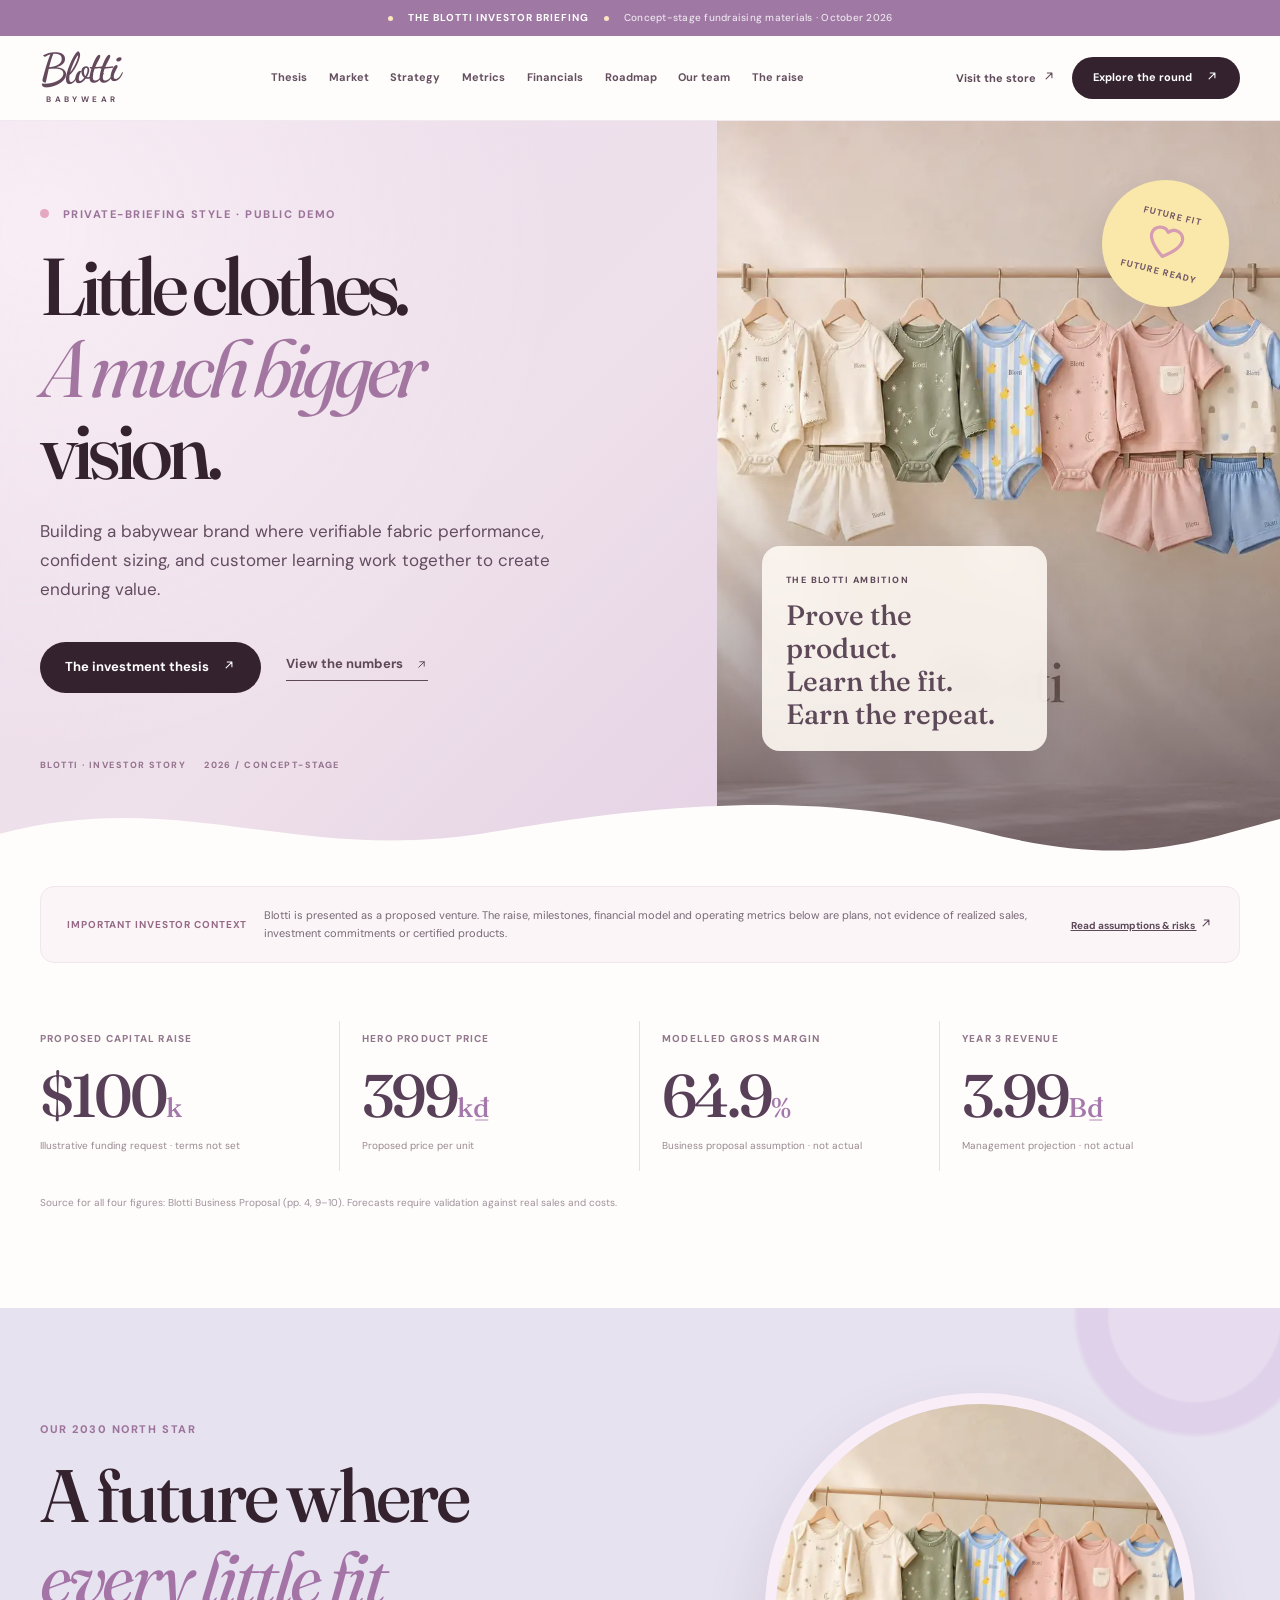
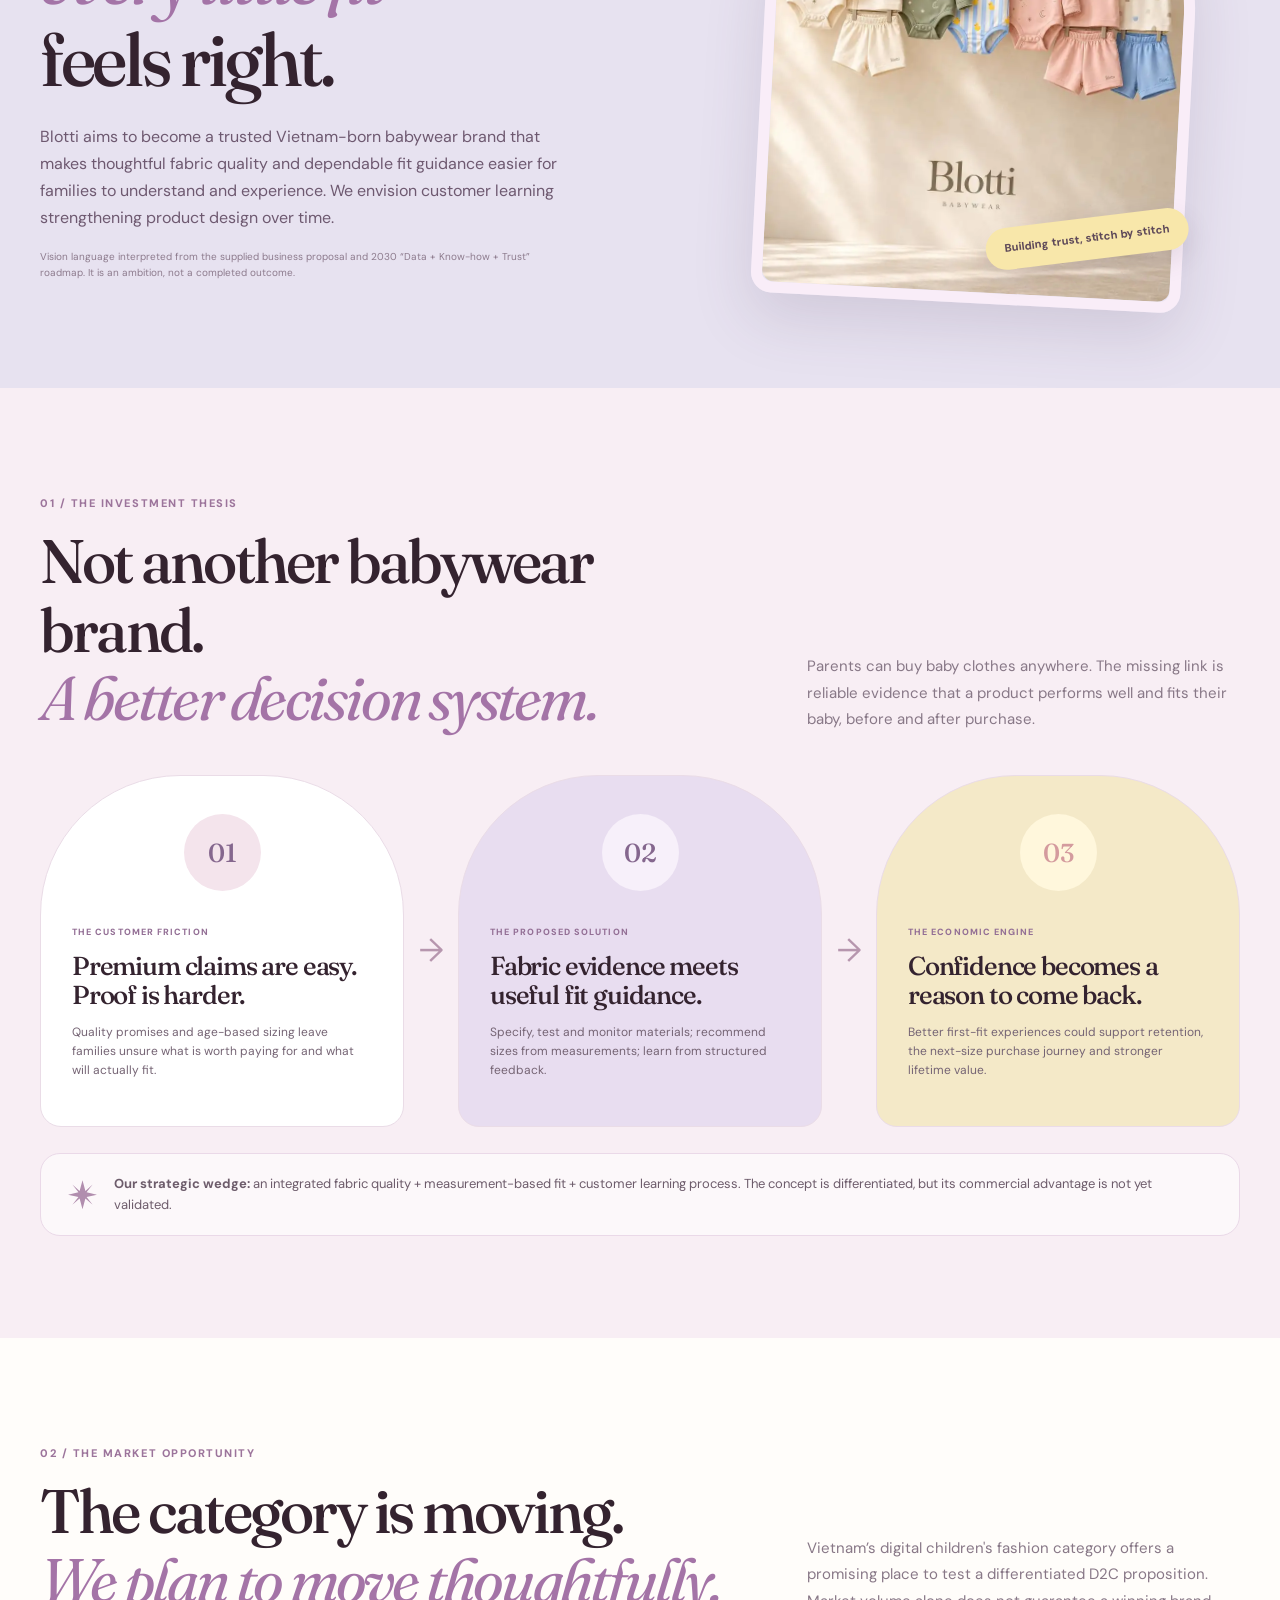
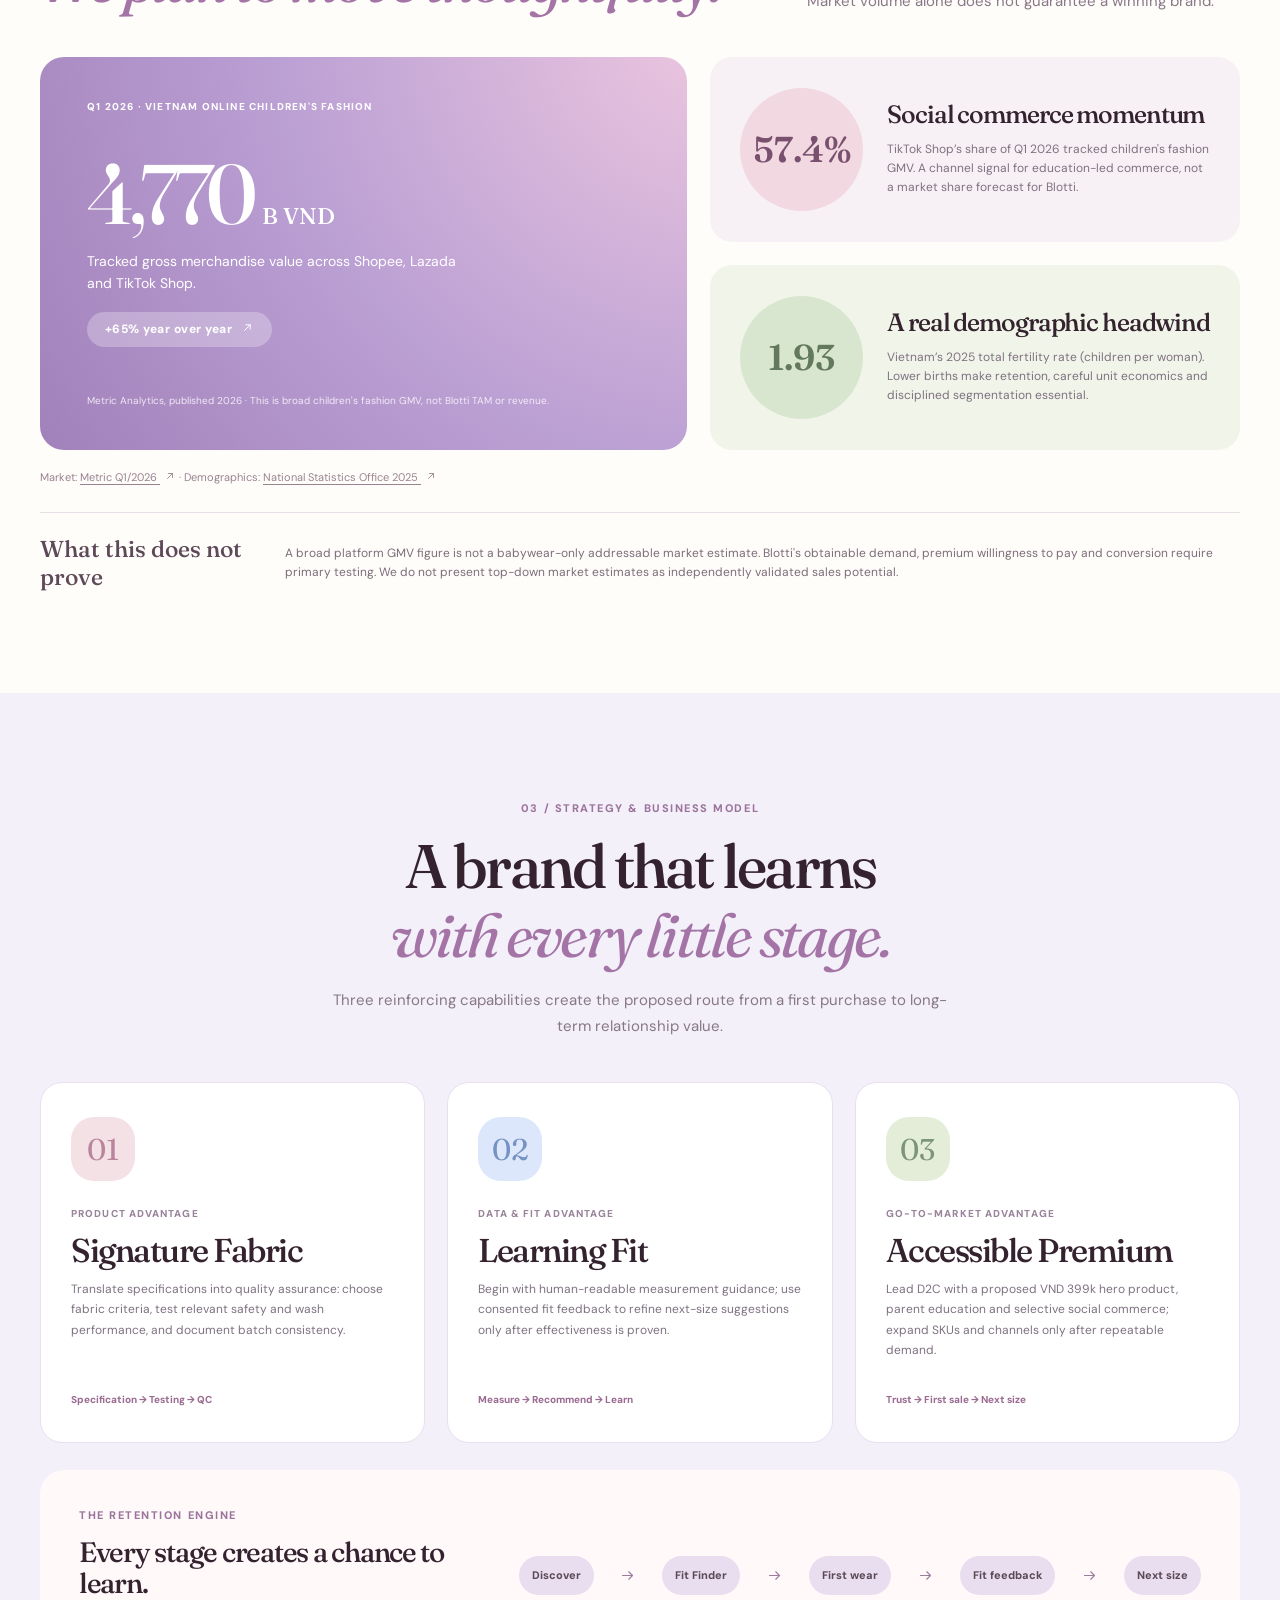
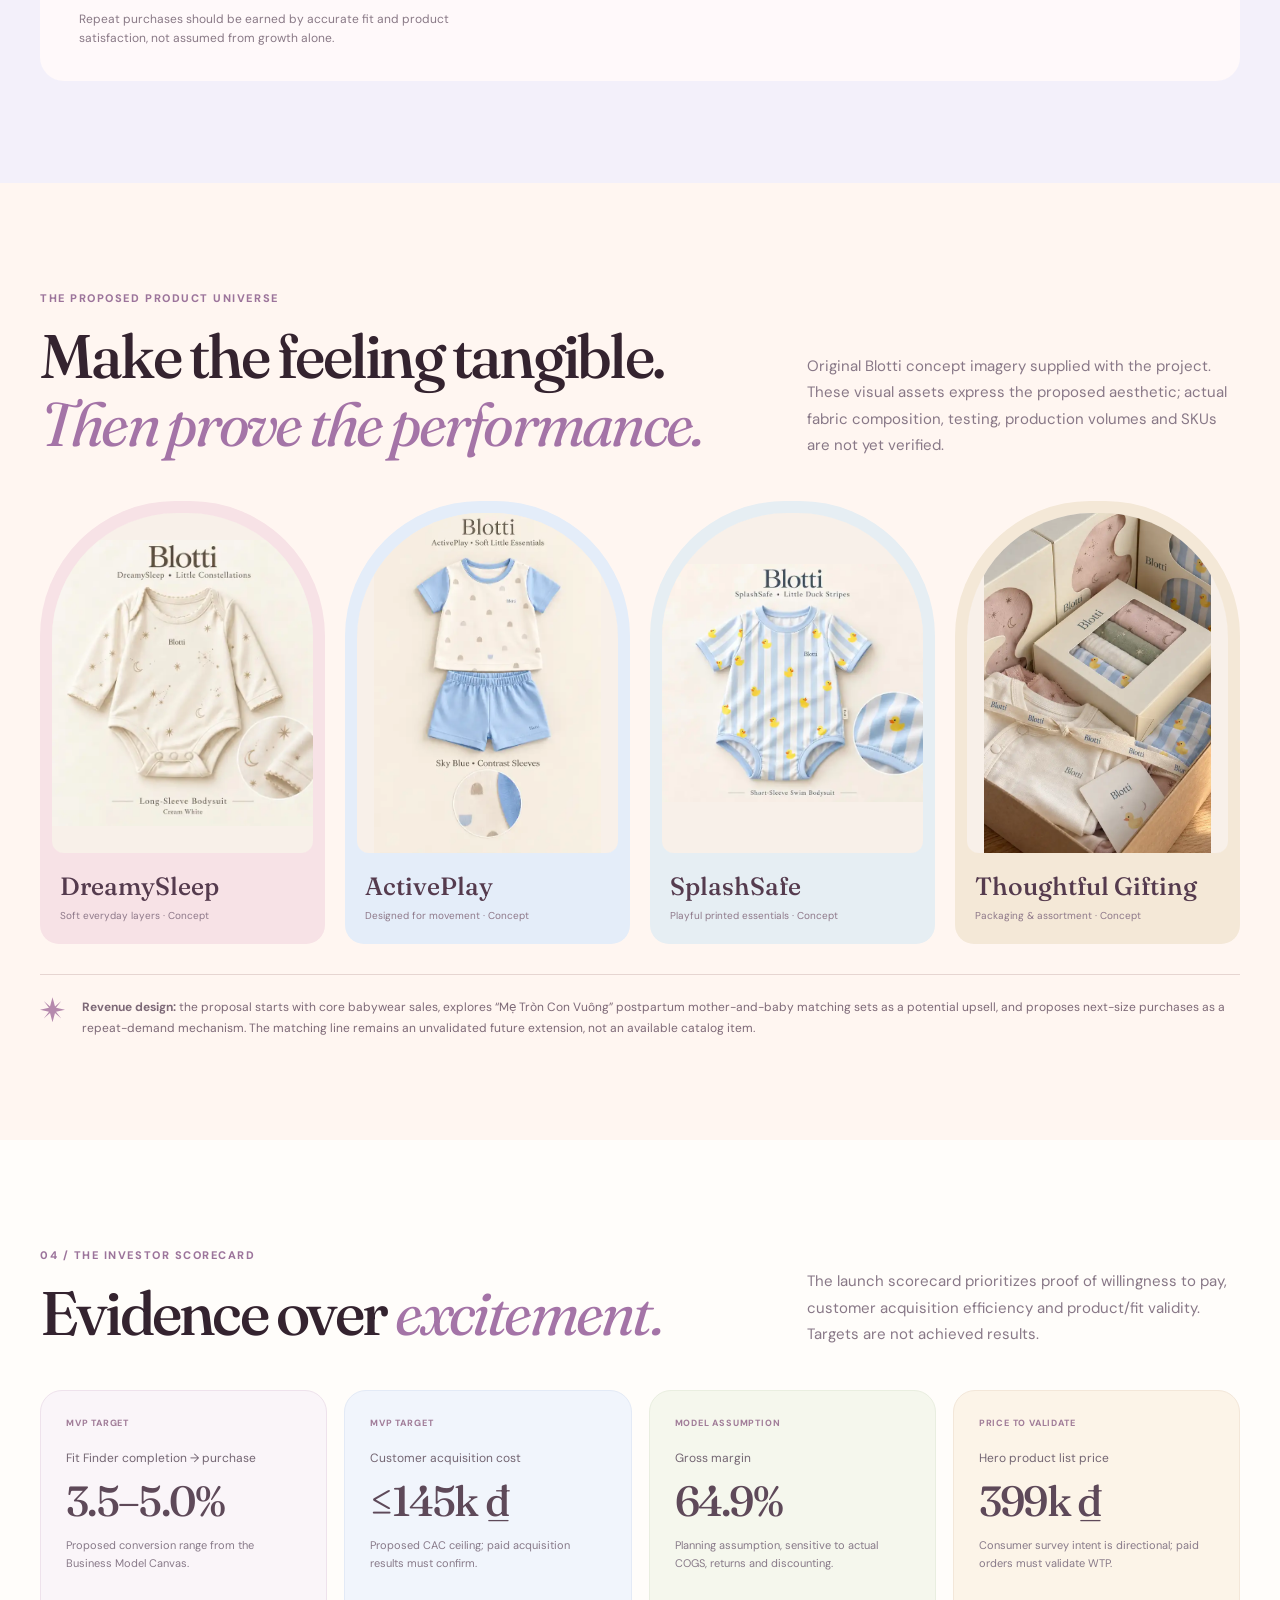
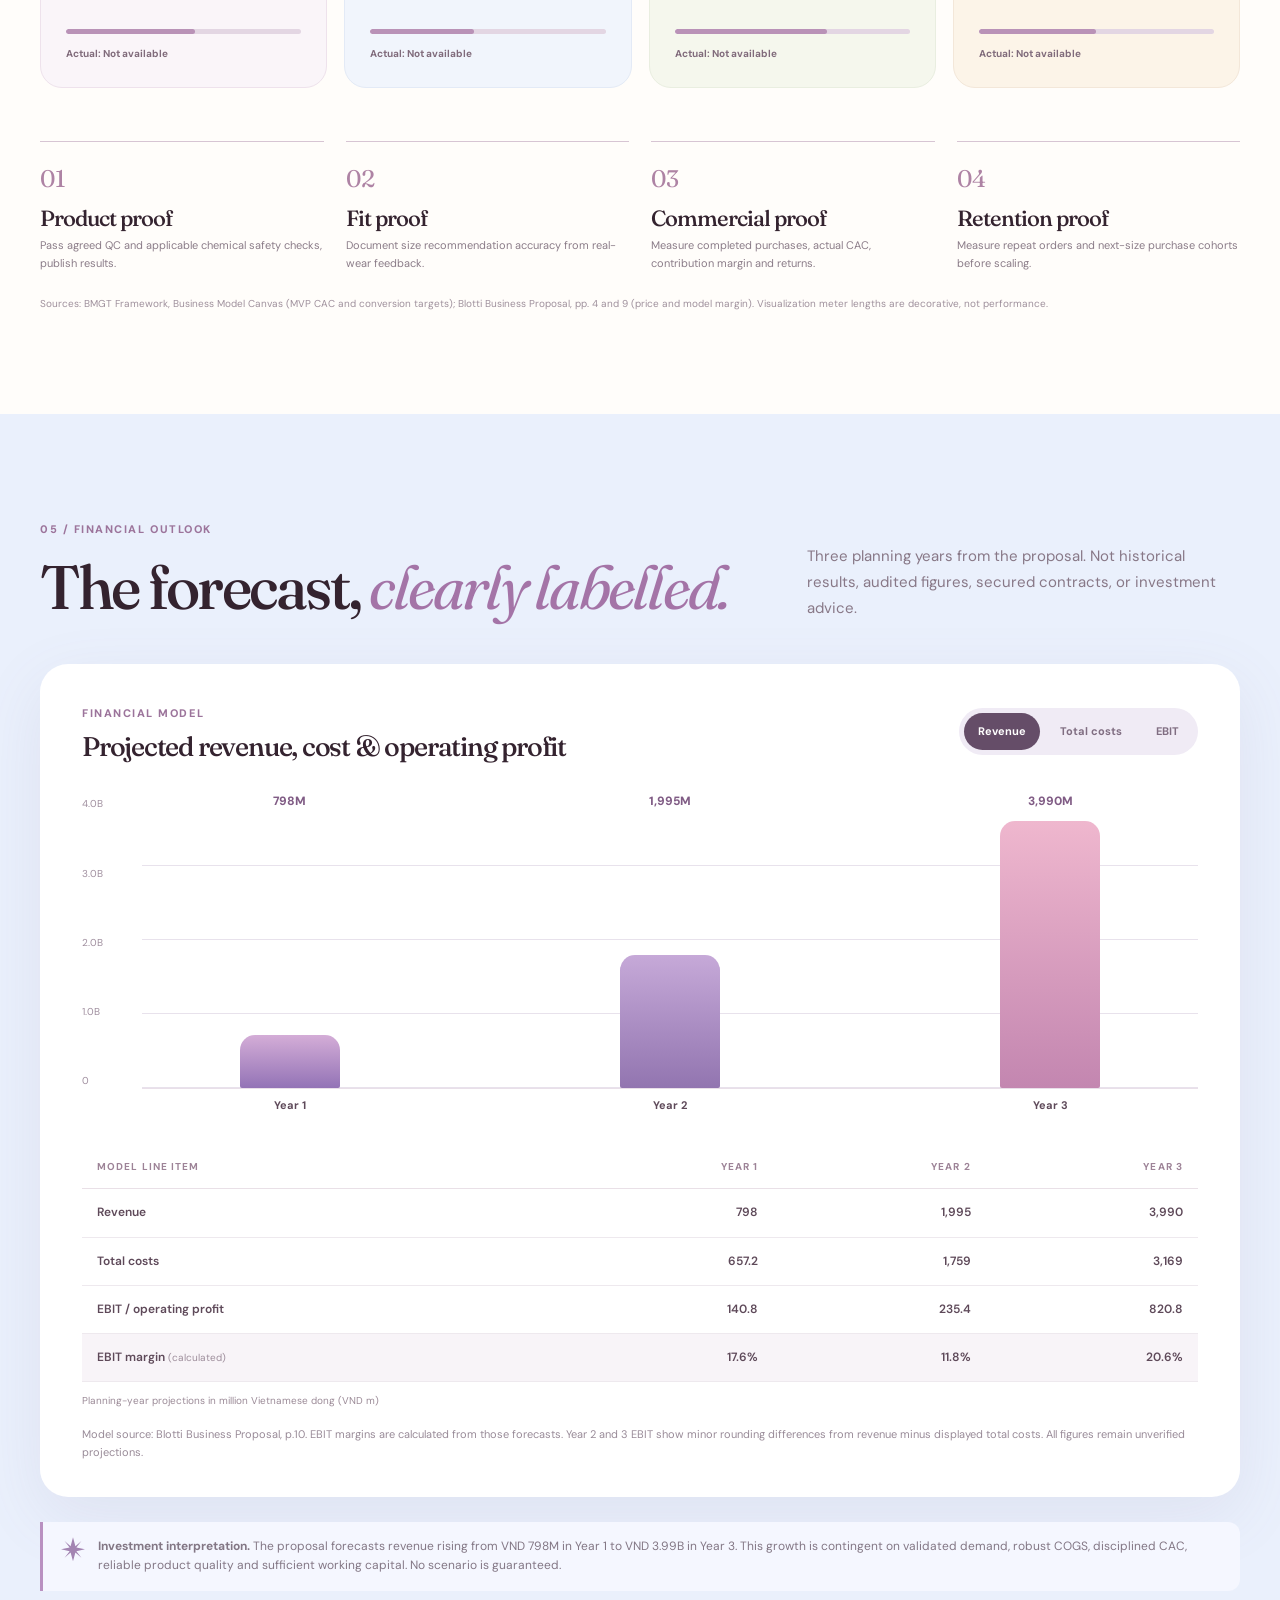
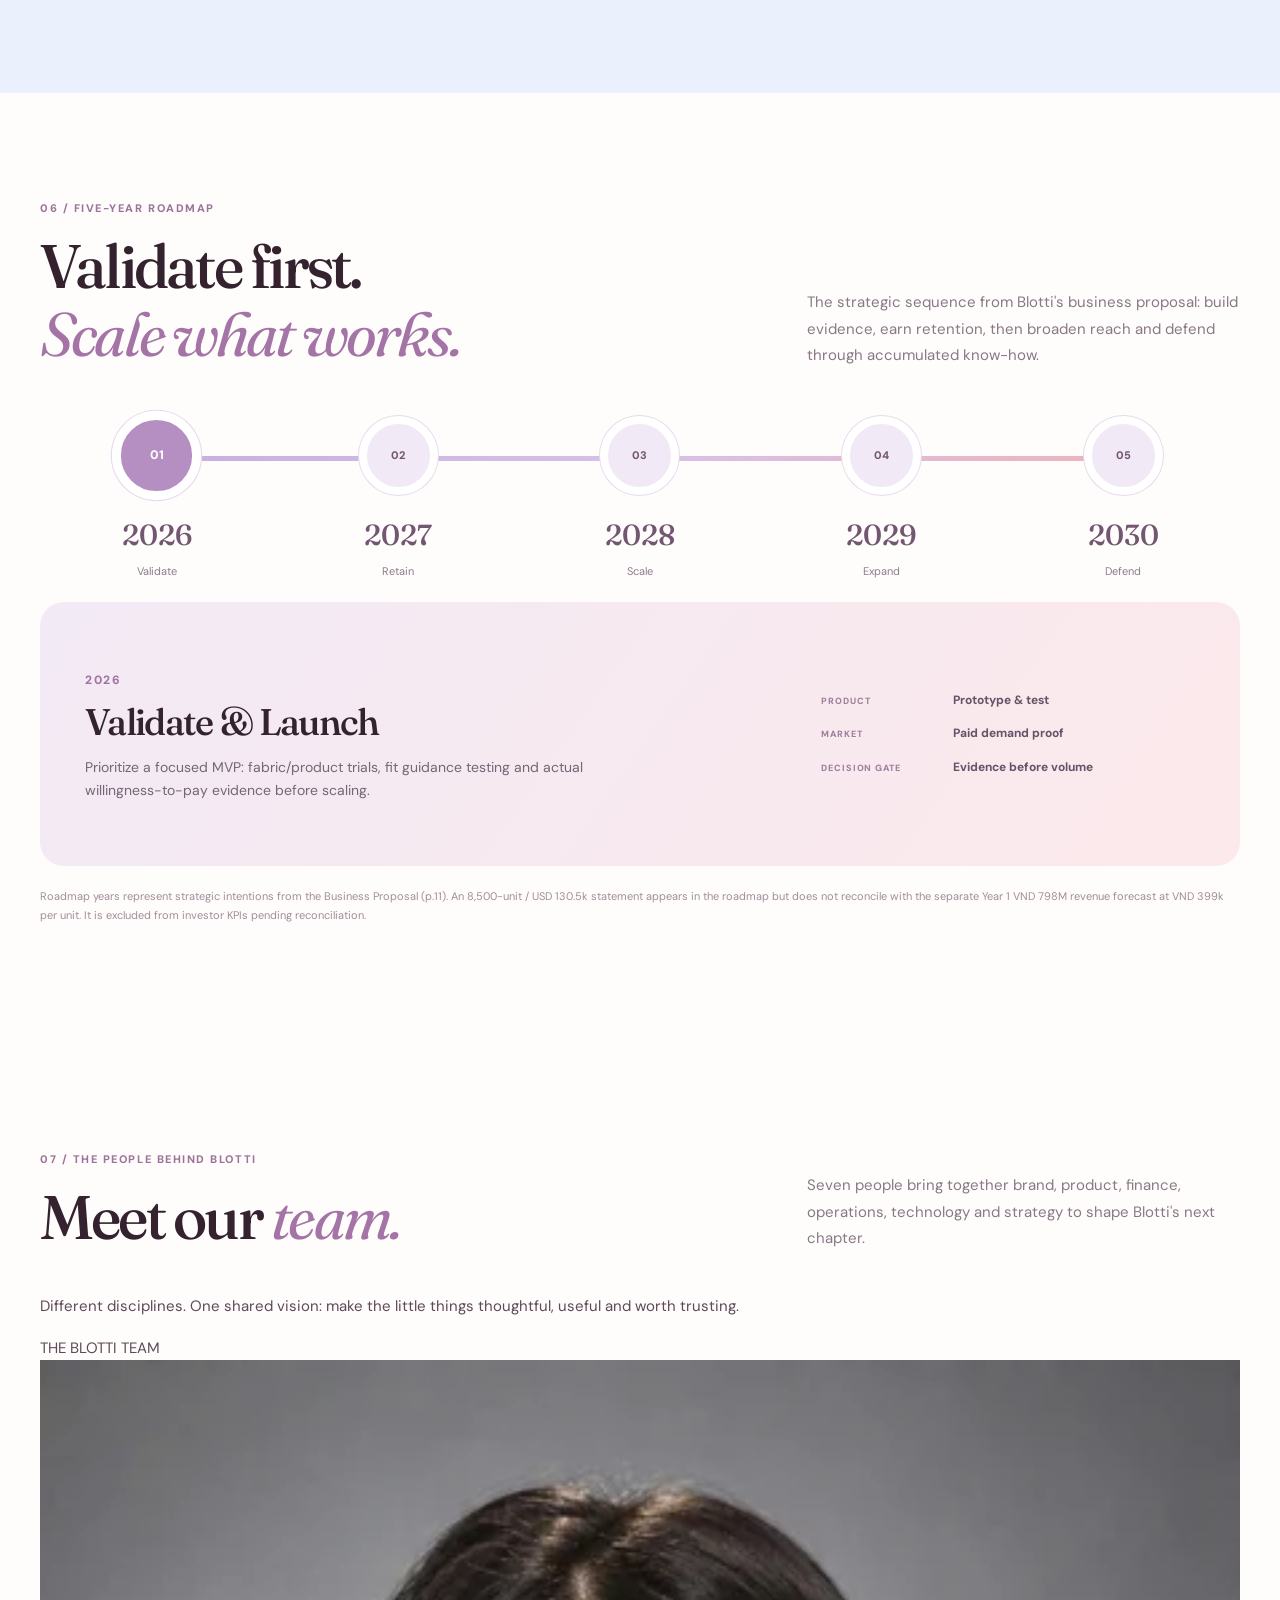
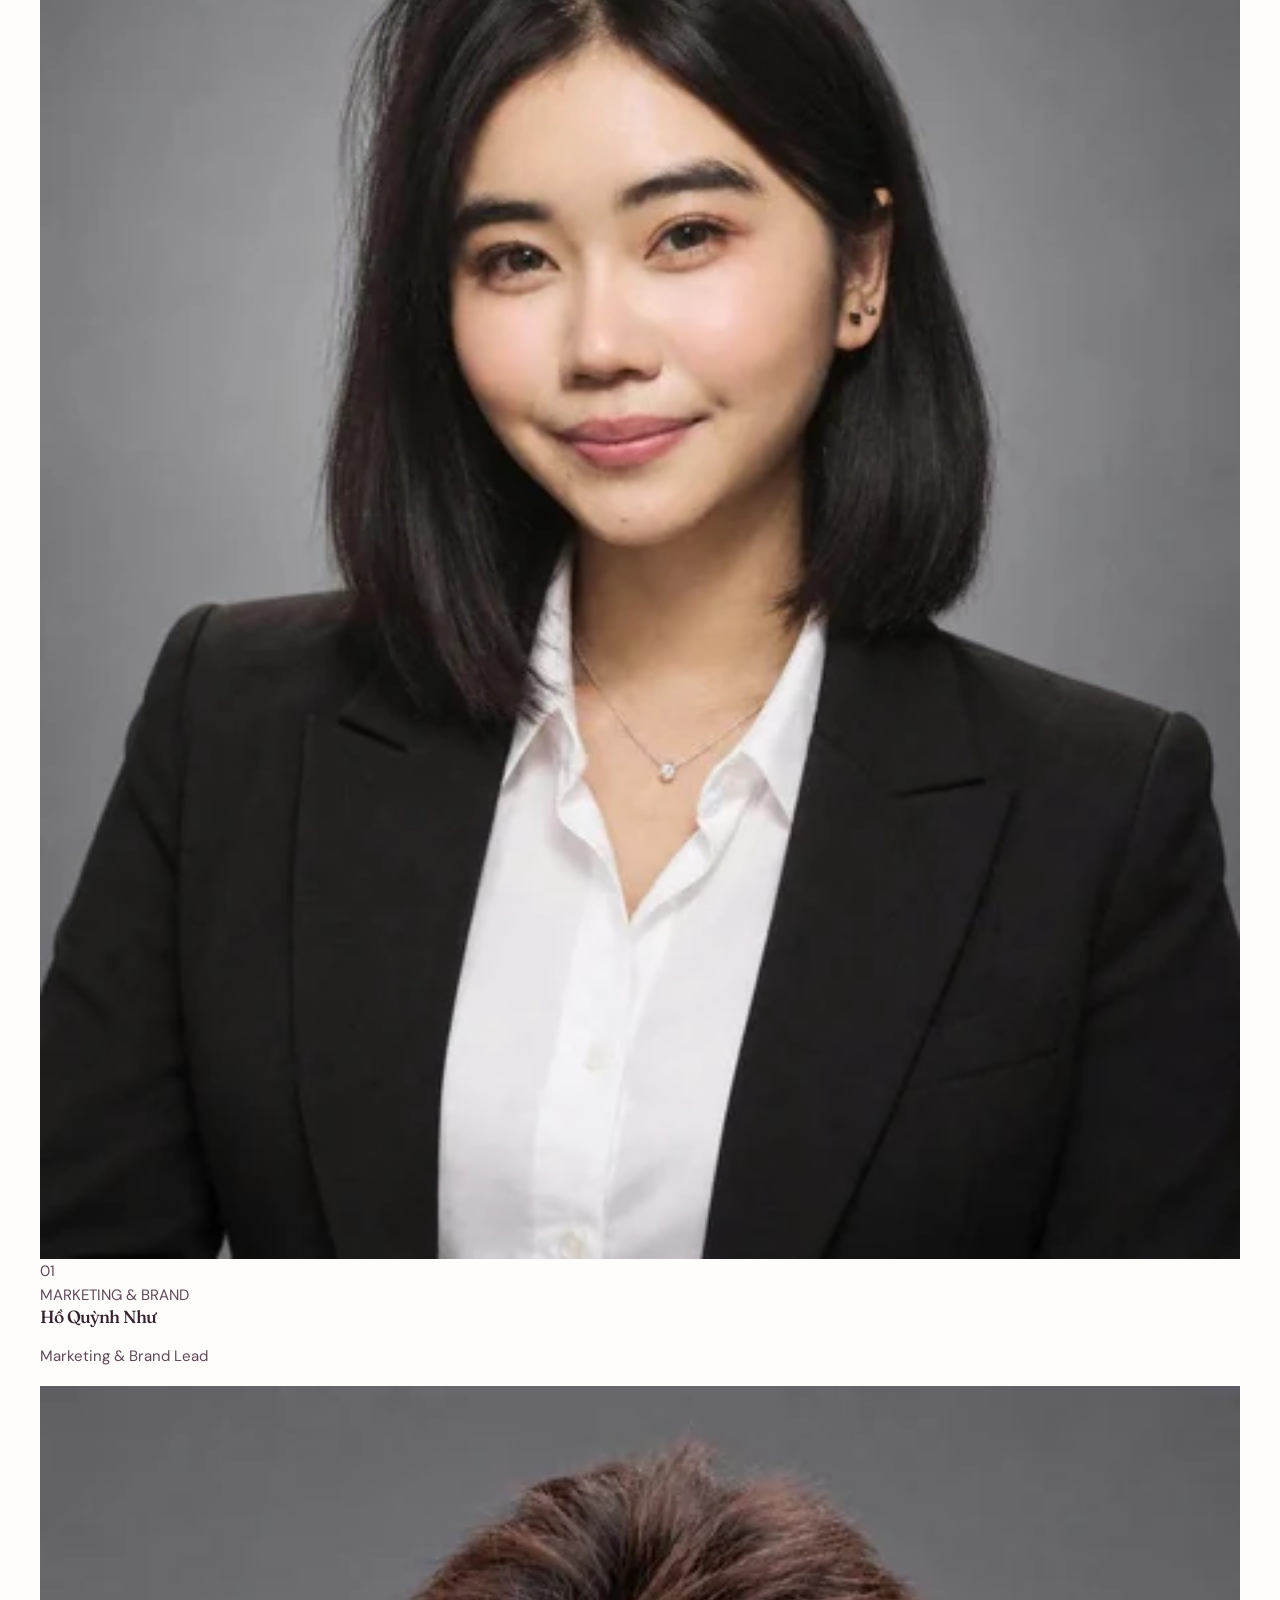
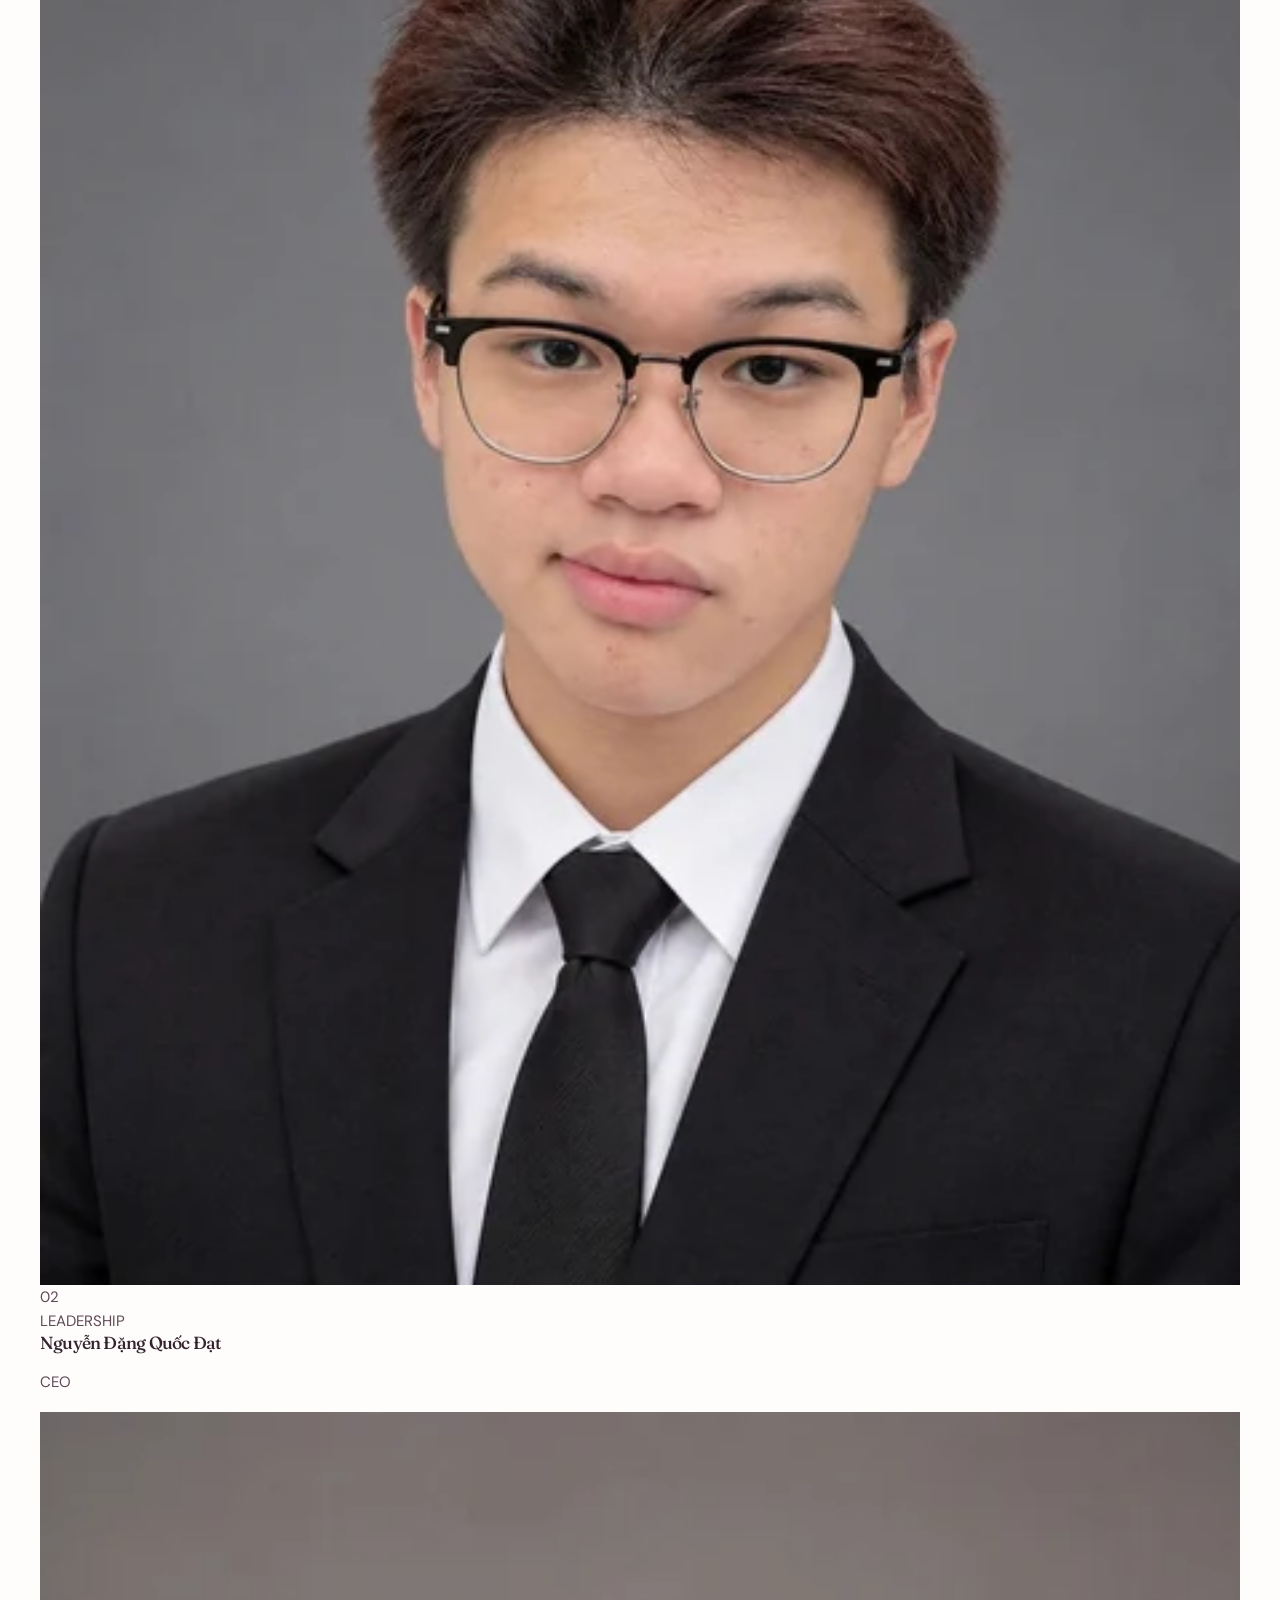
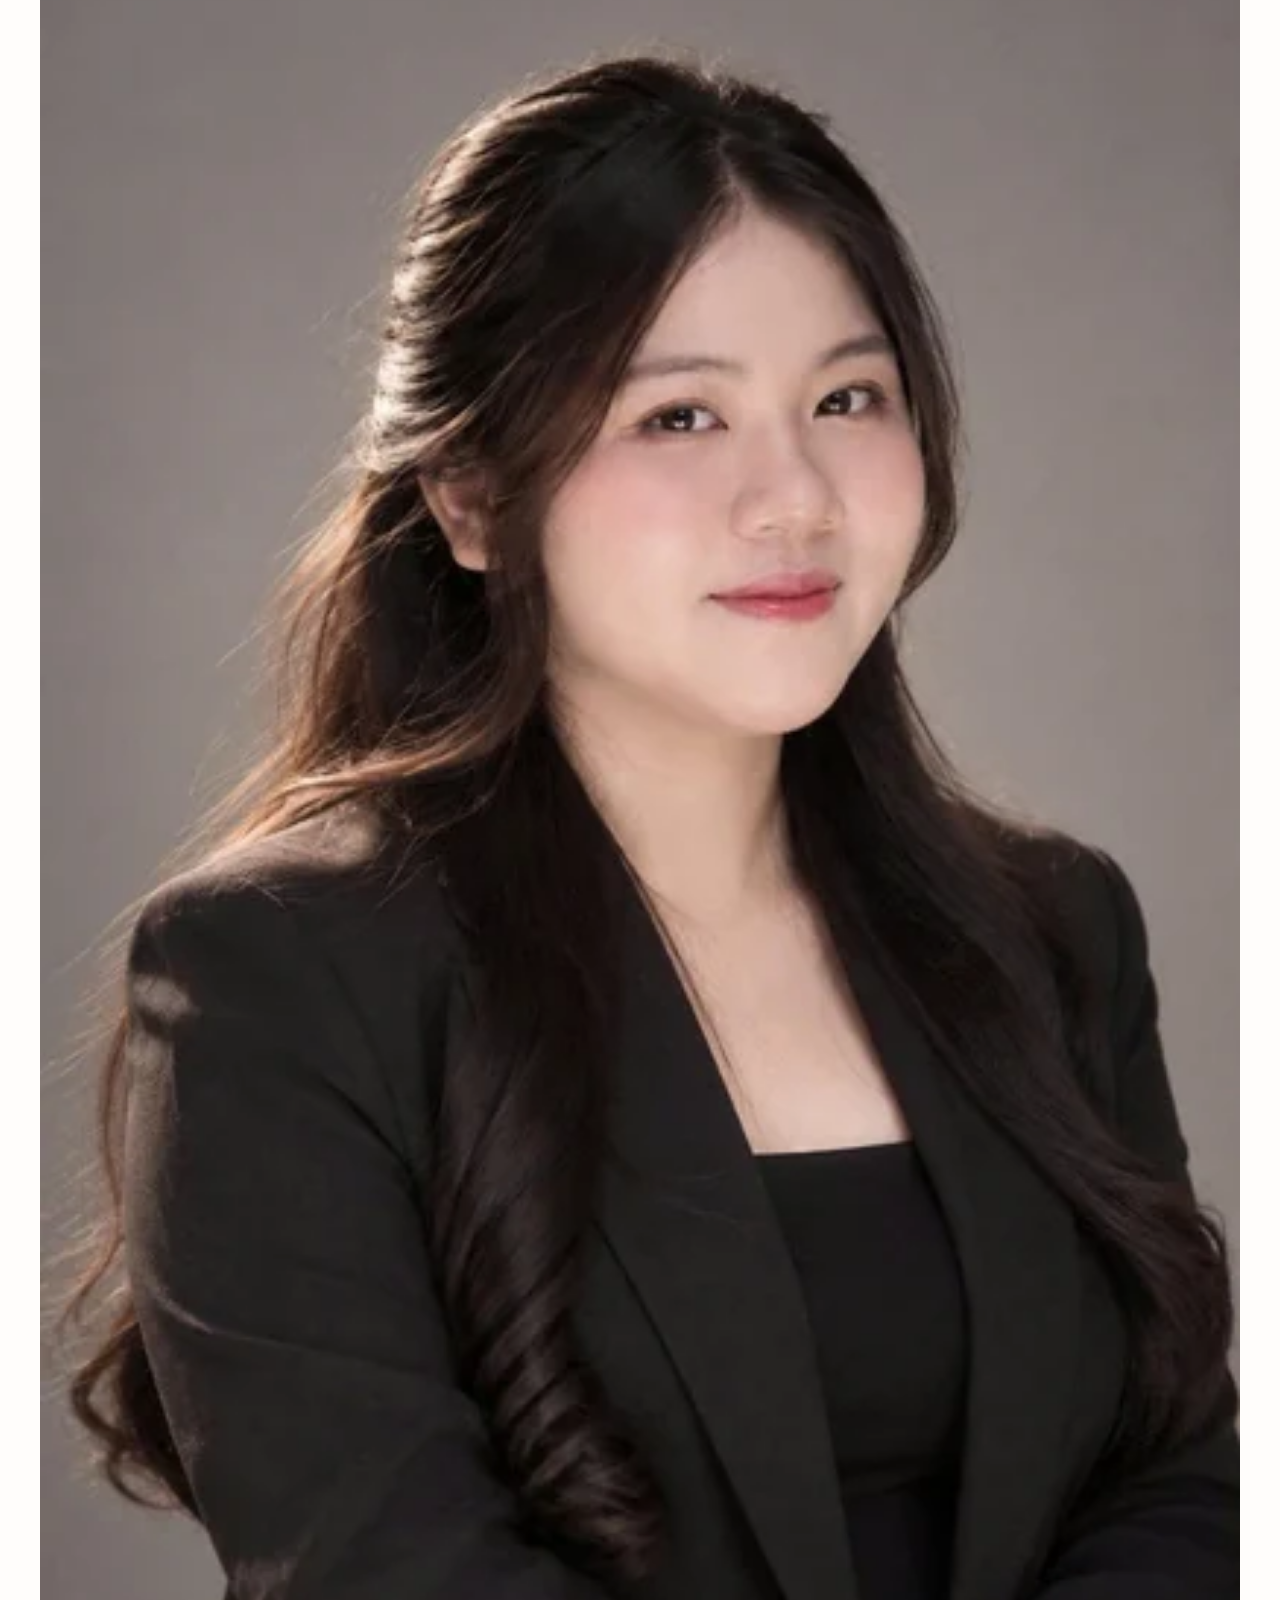
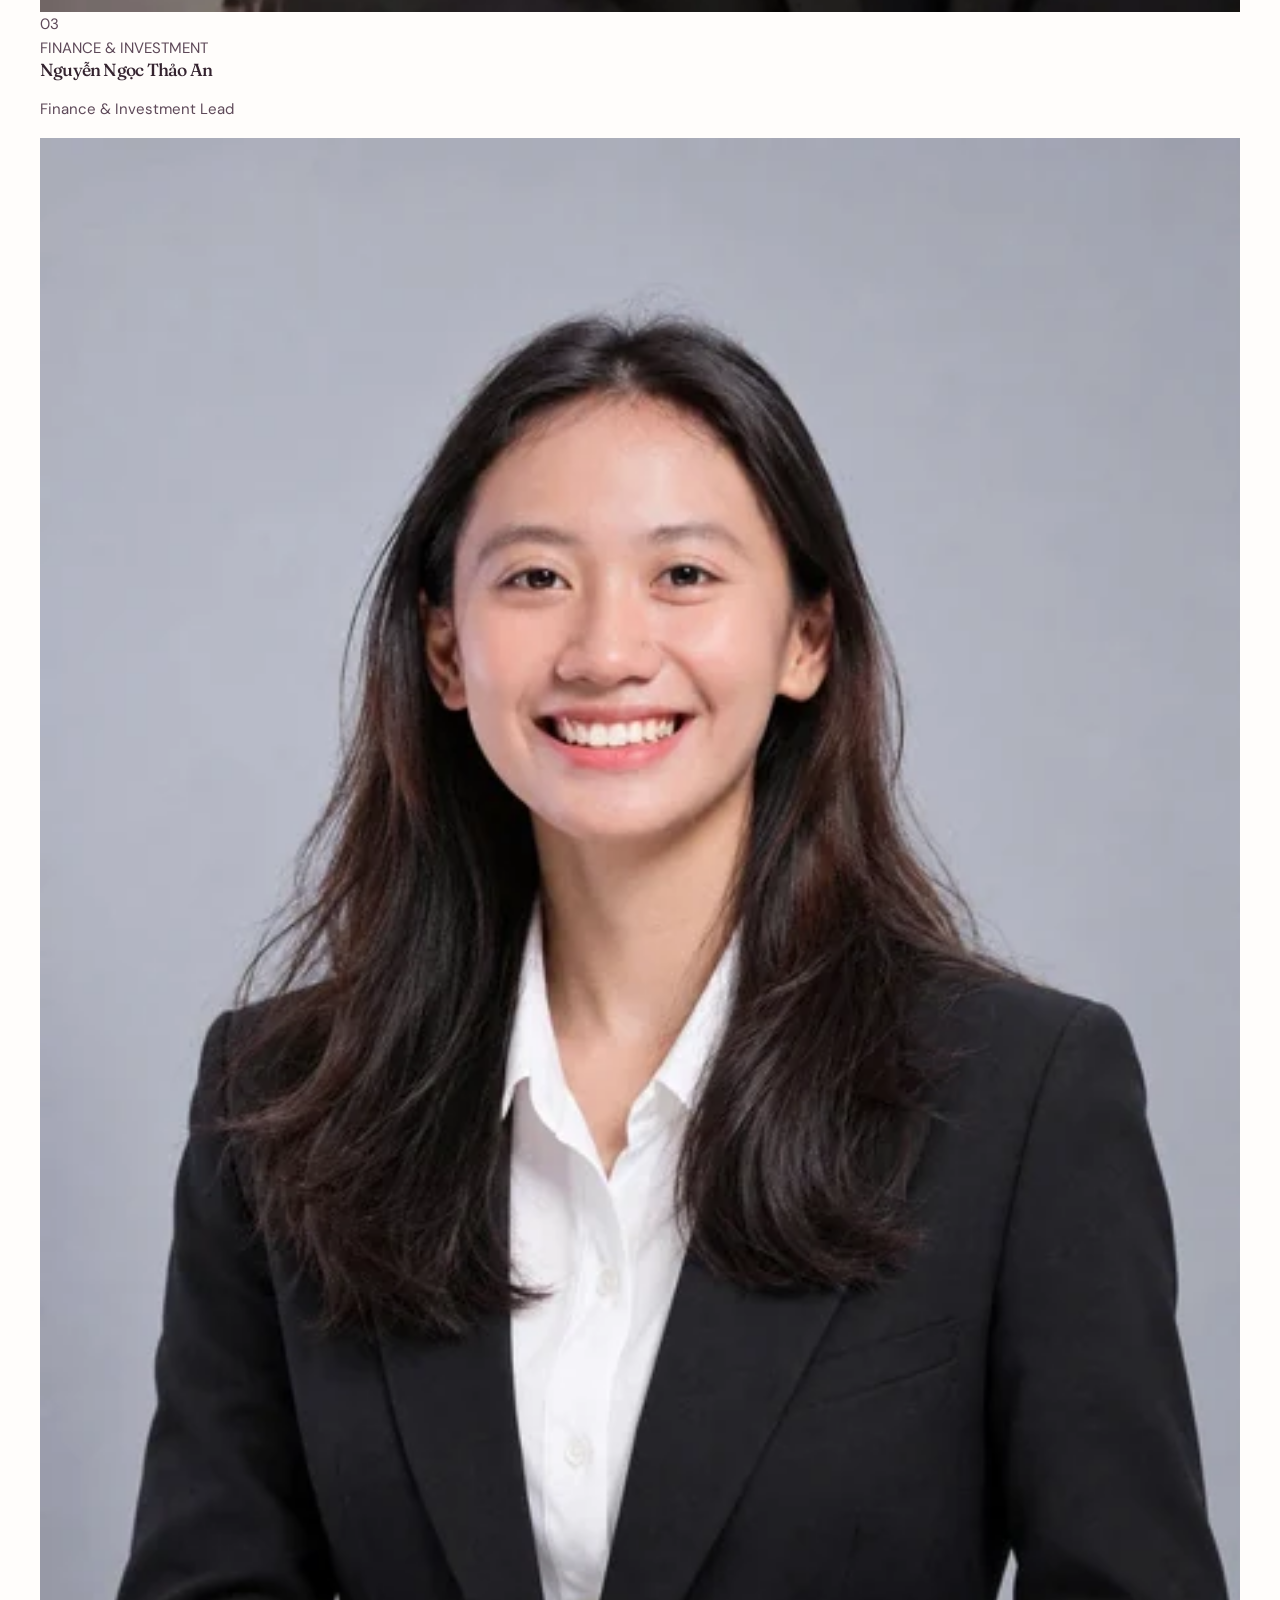
==== commit c3dce4b0: "feat: add original seven-person Meet the Team and Google Drive film to investor hub" ====
--- a/investors.html
+++ b/investors.html
@@ -6,8 +6,8 @@
   <title>Invest in Blotti | Investor Briefing & Strategy</title>
   <link rel="preconnect" href="https://fonts.googleapis.com"><link rel="preconnect" href="https://fonts.gstatic.com" crossorigin>
   <link href="https://fonts.googleapis.com/css2?family=DM+Sans:wght@400;500;600;700;800&family=Dancing+Script:wght@500;600;700&family=Fraunces:opsz,wght,SOFT,WONK@9..144,400,30,1;9..144,500,30,1;9..144,600,30,1;9..144,700,30,1&display=swap" rel="stylesheet">
-  <link rel="stylesheet" href="styles.css?v=20261031-arrows3"><link rel="stylesheet" href="investors.css?v=20261031-arrows3">
-  <script src="investors.js?v=20261031-ios2" defer></script>
+  <link rel="stylesheet" href="styles.css?v=20261031-arrows3"><link rel="stylesheet" href="investors.css?v=20261031-teamfilm1">
+  <script src="investors.js?v=20261031-teamfilm1" defer></script>
 </head>
 <body class="investor-page">
   <a class="skip-link" href="#main">Skip to content</a>
@@ -16,7 +16,7 @@
     <div class="container inv-header-inner">
       <a class="wordmark" href="index.html" aria-label="Blotti Babywear storefront">Blotti<span>BABYWEAR</span></a>
       <nav aria-label="Investor page navigation" class="inv-nav" id="investorNav">
-        <a href="#thesis">Thesis</a><a href="#market">Market</a><a href="#strategy">Strategy</a><a href="#metrics">Metrics</a><a href="#financials">Financials</a><a href="#roadmap">Roadmap</a><a href="#raise">The raise</a>
+        <a href="#thesis">Thesis</a><a href="#market">Market</a><a href="#strategy">Strategy</a><a href="#metrics">Metrics</a><a href="#financials">Financials</a><a href="#roadmap">Roadmap</a><a href="#team">Our team</a><a href="#raise">The raise</a>
       </nav>
       <div class="inv-header-actions"><a class="inv-store-link" href="index.html">Visit the store <svg class="blotti-arrow-icon" viewBox="0 0 24 24" aria-hidden="true" focusable="false"><path d="M7 17 17 7M9 7h8v8"/></svg></a><a class="pill dark inv-header-cta" href="#raise">Explore the round <span><svg class="blotti-arrow-icon" viewBox="0 0 24 24" aria-hidden="true" focusable="false"><path d="M7 17 17 7M9 7h8v8"/></svg></span></a><button class="icon-button inv-menu-btn" id="invMenuToggle" aria-label="Toggle investor navigation" aria-expanded="false" aria-controls="investorNav"><span class="inv-menu-glyph" aria-hidden="true"></span></button></div>
     </div>
@@ -129,8 +129,73 @@
       <article class="inv-roadmap-detail" id="roadmapDetail" role="tabpanel" aria-live="polite"><div><span class="inv-roadmap-year">2026</span><h3>Validate & Launch</h3><p>Prioritize a focused MVP: fabric/product trials, fit guidance testing and actual willingness-to-pay evidence before scaling.</p></div><div class="inv-roadmap-checks"><span>PRODUCT</span><b>Prototype & test</b><span>MARKET</span><b>Paid demand proof</b><span>DECISION GATE</span><b>Evidence before volume</b></div></article>
       <p class="inv-roadmap-caveat">Roadmap years represent strategic intentions from the Business Proposal (p.11). An 8,500-unit / USD 130.5k statement appears in the roadmap but does not reconcile with the separate Year 1 VND 798M revenue forecast at VND 399k per unit. It is excluded from investor KPIs pending reconciliation.</p>
     </div></section>
+    <section class="inv-section inv-team-section" id="team">
+      <div class="container">
+        <div class="inv-section-header inv-split">
+          <div><span class="inv-eyebrow">07 / THE PEOPLE BEHIND BLOTTI</span><h2>Meet our <em>team.</em></h2></div>
+          <p>Seven people bring together brand, product, finance, operations, technology and strategy to shape Blotti's next chapter.</p>
+        </div>
+        <div class="inv-team-lead">
+          <span class="inv-team-lead-mark" aria-hidden="true"></span>
+          <p>Different disciplines. One shared vision: make the little things thoughtful, useful and worth trusting.</p>
+          <span>THE BLOTTI TEAM</span>
+        </div>
+        <div class="inv-team-grid">
+          <article class="inv-person-card">
+            <div class="inv-person-portrait"><img src="assets/team/ho-quynh-nhu.webp" alt="Portrait of Hồ Quỳnh Như" loading="lazy" width="449" height="561"><span class="inv-person-count">01</span></div>
+            <div class="inv-person-details"><span class="inv-person-discipline">MARKETING & BRAND</span><h3>Hồ Quỳnh Như</h3><p>Marketing &amp; Brand Lead</p></div>
+          </article>
+          <article class="inv-person-card inv-person-card--ceo">
+            <div class="inv-person-portrait"><img src="assets/team/nguyen-dang-quoc-dat.webp" alt="Portrait of Nguyễn Đặng Quốc Đạt" loading="lazy" width="449" height="561"><span class="inv-person-count">02</span></div>
+            <div class="inv-person-details"><span class="inv-person-discipline">LEADERSHIP</span><h3>Nguyễn Đặng Quốc Đạt</h3><p>CEO</p></div>
+          </article>
+          <article class="inv-person-card">
+            <div class="inv-person-portrait"><img src="assets/team/nguyen-ngoc-thao-an.webp" alt="Portrait of Nguyễn Ngọc Thảo An" loading="lazy" width="449" height="561"><span class="inv-person-count">03</span></div>
+            <div class="inv-person-details"><span class="inv-person-discipline">FINANCE & INVESTMENT</span><h3>Nguyễn Ngọc Thảo An</h3><p>Finance &amp; Investment Lead</p></div>
+          </article>
+          <article class="inv-person-card">
+            <div class="inv-person-portrait"><img src="assets/team/le-ho-thu-giang.webp" alt="Portrait of Lê Hồ Thu Giang" loading="lazy" width="449" height="561"><span class="inv-person-count">04</span></div>
+            <div class="inv-person-details"><span class="inv-person-discipline">OPERATIONS & SUPPLY CHAIN</span><h3>Lê Hồ Thu Giang</h3><p>Operations &amp; Supply Chain Lead</p></div>
+          </article>
+          <article class="inv-person-card">
+            <div class="inv-person-portrait"><img src="assets/team/vuong-hong-chau.webp" alt="Portrait of Vương Hồng Châu" loading="lazy" width="449" height="561"><span class="inv-person-count">05</span></div>
+            <div class="inv-person-details"><span class="inv-person-discipline">PRODUCT & FABRIC</span><h3>Vương Hồng Châu</h3><p>Product &amp; Fabric Lead</p></div>
+          </article>
+          <article class="inv-person-card">
+            <div class="inv-person-portrait"><img src="assets/team/luu-ngoc-phuong-khanh.webp" alt="Portrait of Lưu Ngọc Phương Khánh" loading="lazy" width="449" height="561"><span class="inv-person-count">06</span></div>
+            <div class="inv-person-details"><span class="inv-person-discipline">STRATEGY & BUSINESS DEVELOPMENT</span><h3>Lưu Ngọc Phương Khánh</h3><p>Strategy &amp; Business Development Lead</p></div>
+          </article>
+          <article class="inv-person-card">
+            <div class="inv-person-portrait"><img src="assets/team/trinh-tran-ngoc-thao-vy.webp" alt="Portrait of Trịnh Trần Ngọc Thảo Vy" loading="lazy" width="449" height="561"><span class="inv-person-count">07</span></div>
+            <div class="inv-person-details"><span class="inv-person-discipline">TECHNOLOGY & DATA</span><h3>Trịnh Trần Ngọc Thảo Vy</h3><p>Technology &amp; Data Lead</p></div>
+          </article>
+        </div>
+        <p class="inv-team-source">Names, roles and original portraits are taken from the supplied Blotti Business Proposal, “Meet the Team” (page 8). Roles reflect the proposal and are not independently verified current appointments.</p>
+      </div>
+    </section>
+    <section class="inv-section inv-film-section" id="film">
+      <div class="container inv-film-layout">
+        <div class="inv-film-intro">
+          <span class="inv-eyebrow">08 / A MESSAGE FROM THE TEAM</span>
+          <h2>Little moments.<br><em>A shared story.</em></h2>
+          <p>Step into the colorful world our team created for Blotti Babywear. Watch the video from our project collection.</p>
+          <a class="inv-film-drive-link" href="https://drive.google.com/file/d/1brvMZ4LMBH9ObX5ex9AN4tygYYxp3LxK/view?usp=drivesdk" target="_blank" rel="noopener noreferrer">Watch on Google Drive <svg class="blotti-arrow-icon" viewBox="0 0 24 24" aria-hidden="true" focusable="false"><path d="M7 17 17 7M9 7h8v8"/></svg></a>
+          <p class="inv-film-caption">The video is hosted by Google Drive and plays through its embedded player. Playback may depend on browser privacy settings and the original file's sharing permissions.</p>
+        </div>
+        <div class="inv-film-display">
+          <div class="inv-film-frame" id="investorFilmFrame">
+            <button type="button" id="investorFilmPlay" class="inv-film-poster" aria-label="Play the Blotti team video">
+              <img src="assets/team/blotti-team-film-cover.webp" alt="Blotti Babywear Thank You video cover with colorful paper-cut illustrations" loading="lazy" width="1649" height="928">
+              <span class="inv-film-play" aria-hidden="true"><svg viewBox="0 0 24 24" width="31" height="31"><path d="M9 5.5 19 12 9 18.5Z"/></svg></span>
+              <span class="inv-film-poster-label">WATCH THE FILM <span aria-hidden="true">01 / BLOTTI</span></span>
+            </button>
+          </div>
+          <p class="inv-film-inline-note">Select play to load the Google Drive video viewer.</p>
+        </div>
+      </div>
+    </section>
     <section class="inv-section inv-round-section" id="raise"><div class="container">
-      <div class="inv-section-header inv-split"><div><span class="inv-eyebrow">07 / PROPOSED USE OF CAPITAL</span><h2>Capital with <em>a clear purpose.</em></h2></div><p>A proposed USD 100k funding envelope focused on validating product performance and market demand. Investment instrument, valuation, dilution and investor terms have not been specified.</p></div>
+      <div class="inv-section-header inv-split"><div><span class="inv-eyebrow">09 / PROPOSED USE OF CAPITAL</span><h2>Capital with <em>a clear purpose.</em></h2></div><p>A proposed USD 100k funding envelope focused on validating product performance and market demand. Investment instrument, valuation, dilution and investor terms have not been specified.</p></div>
       <div class="inv-round-panel">
         <div class="inv-donut-wrapper"><div class="inv-donut" role="img" aria-label="Proposed 100,000 US dollar capital allocation: 30 percent production, 20 percent fabric and product development, 20 percent marketing, 15 percent technology, 10 percent operations, and 5 percent contingency."><div><small>PROPOSED RAISE</small><strong>$100K</strong><span>NOT COMMITTED</span></div></div><div class="inv-donut-decor" aria-hidden="true"></div></div>
         <div class="inv-allocation-list"><div><span class="inv-legend-dot" style="background:#e895b4"></span><span>Initial production</span><strong>30%</strong><b>$30,000</b></div><div><span class="inv-legend-dot" style="background:#c0a2e7"></span><span>Product & fabric development</span><strong>20%</strong><b>$20,000</b></div><div><span class="inv-legend-dot" style="background:#a6caf2"></span><span>Marketing</span><strong>20%</strong><b>$20,000</b></div><div><span class="inv-legend-dot" style="background:#a8d8be"></span><span>Technology</span><strong>15%</strong><b>$15,000</b></div><div><span class="inv-legend-dot" style="background:#f4d692"></span><span>Operations</span><strong>10%</strong><b>$10,000</b></div><div><span class="inv-legend-dot" style="background:#ead1ba"></span><span>Contingency</span><strong>5%</strong><b>$5,000</b></div></div>
@@ -138,12 +203,12 @@
       <div class="inv-round-notes"><div><strong>Funding philosophy</strong><p>Release spend against prototype approval, applicable product testing, measurable conversion and unit economics instead of immediately expanding SKU count.</p></div><div><strong>Round status</strong><p>Illustrative fundraising request from the proposal. No commitments, share terms, valuation, minimum ticket, or legal offering documents are represented.</p></div></div>
     </div></section>
     <section class="inv-section inv-disclosure-section" id="disclosures"><div class="container">
-      <div class="inv-section-header inv-split"><div><span class="inv-eyebrow">08 / RISK & READINESS</span><h2>What we still <em>have to prove.</em></h2></div><p>Credible capital raising means showing the open questions alongside the compelling parts of the story.</p></div>
+      <div class="inv-section-header inv-split"><div><span class="inv-eyebrow">10 / RISK & READINESS</span><h2>What we still <em>have to prove.</em></h2></div><p>Credible capital raising means showing the open questions alongside the compelling parts of the story.</p></div>
       <div class="inv-risk-grid"><article><span class="inv-risk-number">01</span><h3>Demand and price fit</h3><p>Survey willingness to pay is not a substitute for real completed purchases. Test conversion and retention at the proposed price.</p><small>MITIGATION: Small-batch D2C paid validation</small></article><article><span class="inv-risk-number">02</span><h3>Fabric and compliance</h3><p>Specifications, wash consistency and relevant textile-safety rules need actual testing. No brand certification has been demonstrated.</p><small>MITIGATION: Independent checks, batch-level QC</small></article><article><span class="inv-risk-number">03</span><h3>Fit system accuracy</h3><p>Customer data is limited at launch, and visible size-finder functionality is easy to imitate.</p><small>MITIGATION: Validate recommendations and feedback loop</small></article><article><span class="inv-risk-number">04</span><h3>Cost and execution</h3><p>Returns, platform fees, inventory, supplier minimums and CAC may change contribution economics. A declining birth rate adds pressure.</p><small>MITIGATION: Milestone-gated capital deployment</small></article></div>
       <details class="inv-details"><summary>Investment readiness and model reconciliation <span>+</span></summary><div><p><b>Not yet supplied:</b> audited or actual sales, dated purchase cohorts, order-level COGS, lab certificates, contracts, documented CAC/retention results, cap table, valuation, financing structure, and investor subscription materials.</p><p><b>Internal inconsistencies requiring confirmation:</b> the five-year roadmap's 8,500-unit / $130.5k launch statement and Year 1 financials (VND 798M); the presentation's SOM $45,563 versus displayed 0.61% of $6M SAM (arithmetic is approximately 0.76%). Neither is shown as a verified investment metric.</p><p><b>Presentation limitation:</b> a static academic business concept website does not constitute a securities offer, audited projection or assurance of future returns.</p></div></details>
     </div></section>
     <section class="inv-section inv-investor-cta" id="connect"><div class="container inv-cta-layout"><div><span class="inv-eyebrow">THE NEXT CONVERSATION</span><h2>Curious about<br><em>what Blotti could become?</em></h2><p>Explore the assumptions, review the rollout gates, and start a substantive discussion about the proposed capital plan. Founder contact details are not publicly verified in the supplied materials.</p><div class="inv-cta-buttons"><button class="pill dark" id="copyEnquiry" type="button">Copy an investor enquiry <svg class="blotti-arrow-icon" viewBox="0 0 24 24" aria-hidden="true" focusable="false"><path d="M7 17 17 7M9 7h8v8"/></svg></button><button class="pill outline" type="button" id="printBrief">Print this briefing <svg class="blotti-arrow-icon" viewBox="0 0 24 24" aria-hidden="true" focusable="false"><path d="M7 17 17 7M9 7h8v8"/></svg></button></div><span id="invActionStatus" aria-live="polite"></span></div><div class="inv-cta-art"><div class="inv-cta-paper"><span>Blotti</span><strong>Little by little,<br>something meaningful<br>can grow.</strong><b>Blotti</b></div></div></div></section>
-    <section class="inv-sources-section" id="sources"><div class="container"><div class="inv-sources-heading"><span class="inv-eyebrow">SOURCES & METHODOLOGY</span><h2>Show the work.<br><em>Build the trust.</em></h2></div><div class="inv-sources-grid"><div><h3>Internal planning documents</h3><p>Blotti Business Proposal (Group 2, 2026), pp. 4, 9–11, and BMGT Framework (Final), Business Model Canvas and SWOT/TOWS. Internal projections and targets, not actual performance.</p></div><div><h3>Market & policy sources</h3><a href="https://metric.vn/insights/quy-1-2026-tiktok-shop-soan-ngoi-shopee-dan-dau-nganh-thoi-trang-tre-em-tren-tmdt-viet-nam/" target="_blank" rel="noopener noreferrer">Metric Analytics · Children's fashion Q1/2026 <svg class="blotti-arrow-icon" viewBox="0 0 24 24" aria-hidden="true" focusable="false"><path d="M7 17 17 7M9 7h8v8"/></svg></a><a href="https://www.nso.gov.vn/en/data-and-statistics/2026/01/press-release-social-economic-situation-in-the-fourth-quarter-and-2025/" target="_blank" rel="noopener noreferrer">National Statistics Office · 2025 demographics <svg class="blotti-arrow-icon" viewBox="0 0 24 24" aria-hidden="true" focusable="false"><path d="M7 17 17 7M9 7h8v8"/></svg></a><a href="https://en.vecom.vn/e-commerce-business-index-report-2026" target="_blank" rel="noopener noreferrer">VECOM · EBI 2026 <svg class="blotti-arrow-icon" viewBox="0 0 24 24" aria-hidden="true" focusable="false"><path d="M7 17 17 7M9 7h8v8"/></svg></a></div><div><h3>Quality & legal context</h3><a href="https://chinhphu.vn/?classid=1&docid=218714&orggroupid=4&pageid=27160" target="_blank" rel="noopener noreferrer">Vietnam Circular 37/2026/TT-BCT <svg class="blotti-arrow-icon" viewBox="0 0 24 24" aria-hidden="true" focusable="false"><path d="M7 17 17 7M9 7h8v8"/></svg></a><a href="https://www.oeko-tex.com/en/our-standards/oeko-tex-standard-100/" target="_blank" rel="noopener noreferrer">OEKO-TEX® STANDARD 100 · Class I <svg class="blotti-arrow-icon" viewBox="0 0 24 24" aria-hidden="true" focusable="false"><path d="M7 17 17 7M9 7h8v8"/></svg></a><a href="index.html#proof">Blotti Proof Lab · Planned verification <svg class="blotti-arrow-icon" viewBox="0 0 24 24" aria-hidden="true" focusable="false"><path d="M7 17 17 7M9 7h8v8"/></svg></a></div></div><p class="inv-research-note">External market statistics describe tracked categories and cannot be assumed to represent Blotti's serviceable market. Website current as of October 30, 2026. No claims of awarded certification, closed fundraising, or realized revenue are made.</p></div></section>
+    <section class="inv-sources-section" id="sources"><div class="container"><div class="inv-sources-heading"><span class="inv-eyebrow">SOURCES & METHODOLOGY</span><h2>Show the work.<br><em>Build the trust.</em></h2></div><div class="inv-sources-grid"><div><h3>Internal planning documents</h3><p>Blotti Business Proposal (Group 2, 2026), pp. 4, 9–11, and BMGT Framework (Final), Business Model Canvas and SWOT/TOWS. Internal projections and targets, not actual performance.</p></div><div><h3>Market & policy sources</h3><a href="https://metric.vn/insights/quy-1-2026-tiktok-shop-soan-ngoi-shopee-dan-dau-nganh-thoi-trang-tre-em-tren-tmdt-viet-nam/" target="_blank" rel="noopener noreferrer">Metric Analytics · Children's fashion Q1/2026 <svg class="blotti-arrow-icon" viewBox="0 0 24 24" aria-hidden="true" focusable="false"><path d="M7 17 17 7M9 7h8v8"/></svg></a><a href="https://www.nso.gov.vn/en/data-and-statistics/2026/01/press-release-social-economic-situation-in-the-fourth-quarter-and-2025/" target="_blank" rel="noopener noreferrer">National Statistics Office · 2025 demographics <svg class="blotti-arrow-icon" viewBox="0 0 24 24" aria-hidden="true" focusable="false"><path d="M7 17 17 7M9 7h8v8"/></svg></a><a href="https://en.vecom.vn/e-commerce-business-index-report-2026" target="_blank" rel="noopener noreferrer">VECOM · EBI 2026 <svg class="blotti-arrow-icon" viewBox="0 0 24 24" aria-hidden="true" focusable="false"><path d="M7 17 17 7M9 7h8v8"/></svg></a></div><div><h3>Quality & legal context</h3><a href="https://chinhphu.vn/?classid=1&docid=218714&orggroupid=4&pageid=27160" target="_blank" rel="noopener noreferrer">Vietnam Circular 37/2026/TT-BCT <svg class="blotti-arrow-icon" viewBox="0 0 24 24" aria-hidden="true" focusable="false"><path d="M7 17 17 7M9 7h8v8"/></svg></a><a href="https://www.oeko-tex.com/en/our-standards/oeko-tex-standard-100/" target="_blank" rel="noopener noreferrer">OEKO-TEX® STANDARD 100 · Class I <svg class="blotti-arrow-icon" viewBox="0 0 24 24" aria-hidden="true" focusable="false"><path d="M7 17 17 7M9 7h8v8"/></svg></a><a href="index.html#proof">Blotti Proof Lab · Planned verification <svg class="blotti-arrow-icon" viewBox="0 0 24 24" aria-hidden="true" focusable="false"><path d="M7 17 17 7M9 7h8v8"/></svg></a></div></div><p class="inv-research-note">Team source: Blotti Business Proposal, Group 2, 2026, page 8. Film source: the project-supplied Google Drive folder containing "1026(1).mp4" and "1026(1)-Cover.jpg".</p><p class="inv-research-note">External market statistics describe tracked categories and cannot be assumed to represent Blotti's serviceable market. Website current as of October 30, 2026. No claims of awarded certification, closed fundraising, or realized revenue are made.</p></div></section>
   </main>
   <footer class="inv-footer"><div class="container inv-footer-content"><div><a class="wordmark" href="index.html">Blotti<span>BABYWEAR</span></a><p>Where thoughtful fabric meets effortless comfort.</p></div><div><a href="index.html">The storefront <svg class="blotti-arrow-icon" viewBox="0 0 24 24" aria-hidden="true" focusable="false"><path d="M7 17 17 7M9 7h8v8"/></svg></a><a href="policies.html">Customer care <svg class="blotti-arrow-icon" viewBox="0 0 24 24" aria-hidden="true" focusable="false"><path d="M7 17 17 7M9 7h8v8"/></svg></a><a href="#snapshot">Investor snapshot <svg class="blotti-arrow-icon" viewBox="0 0 24 24" aria-hidden="true" focusable="false"><path d="M7 17 17 7M9 7h8v8"/></svg></a><a href="#sources">References <svg class="blotti-arrow-icon" viewBox="0 0 24 24" aria-hidden="true" focusable="false"><path d="M7 17 17 7M9 7h8v8"/></svg></a></div><div><span>© 2026 Blotti · Business concept investor briefing.</span><small>For presentation and discussion only. Not an investment solicitation or verified performance report.</small></div></div></footer>
 </body></html>
--- a/styles.css
+++ b/styles.css
@@ -118,3 +118,35 @@
   .announcement-sparkle{width:4px;height:4px;flex-basis:4px}
   .story-sticker .icon{width:22px;height:22px}
 }
+
+/* Editorial CTA icon system. SVG replaces U+2197 / U+2191 glyphs,
+   which iOS can substitute with large, full-color arrow emoji. */
+.blotti-arrow-icon{
+  display:inline-block;
+  width:14px;
+  height:14px;
+  min-width:14px;
+  flex:0 0 auto;
+  overflow:visible;
+  vertical-align:-.12em;
+  margin-inline-start:.25em;
+  fill:none;
+  stroke:currentColor;
+  stroke-width:1.8;
+  stroke-linecap:round;
+  stroke-linejoin:round;
+  pointer-events:none;
+}
+.blotti-arrow-icon--up{transform:rotate(-45deg)}
+.pill .blotti-arrow-icon{width:15px;height:15px;min-width:15px;margin-inline-start:0}
+.text-link .blotti-arrow-icon{width:13px;height:13px;min-width:13px;margin-inline-start:0}
+.circle-arrow .blotti-arrow-icon{width:16px;height:16px;min-width:16px;margin:0}
+.guide-open .blotti-arrow-icon,.link-reset .blotti-arrow-icon{width:12px;height:12px;min-width:12px}
+.quick-add .blotti-arrow-icon{width:14px;height:14px;min-width:14px;margin:0}
+.inv-photo-caption .blotti-arrow-icon{width:19px;height:19px;min-width:19px;margin:0}
+.hero-photo-note .blotti-arrow-icon{margin-inline-start:0}
+@media(max-width:650px){
+  .blotti-arrow-icon{width:13px;height:13px;min-width:13px}
+  .pill .blotti-arrow-icon{width:14px;height:14px;min-width:14px}
+  .circle-arrow .blotti-arrow-icon{width:15px;height:15px;min-width:15px}
+}
--- a/investors.css
+++ b/investors.css
@@ -97,3 +97,29 @@
  .inv-hero-seal .inv-seal-heart{width:29px;height:29px}
 }
 @media(prefers-reduced-motion:reduce){.inv-menu-glyph,.inv-menu-glyph:before,.inv-menu-glyph:after{transition:none}}
+
+/* Finely drawn journey connectors and investor CTA arrows */
+.inv-flywheel-steps .inv-flywheel-connector{
+  display:inline-flex;
+  align-items:center;
+  justify-content:center;
+  font-style:normal;
+  font-size:0;
+  line-height:1;
+  color:#9c7c9d;
+  flex:0 0 auto;
+}
+.inv-flywheel-steps .inv-flywheel-connector .blotti-arrow-icon{
+  width:15px;height:15px;min-width:15px;margin:0;
+}
+.inv-market-tag .blotti-arrow-icon{width:13px;height:13px;min-width:13px;margin-left:5px}
+.inv-header-cta .blotti-arrow-icon,.inv-hero-buttons .pill .blotti-arrow-icon{
+  width:14px;height:14px;min-width:14px;
+}
+.inv-source-row .blotti-arrow-icon,.inv-sources-grid .blotti-arrow-icon{
+  width:12px;height:12px;min-width:12px;margin-inline-start:4px;
+}
+@media(max-width:650px){
+  .inv-flywheel-steps .inv-flywheel-connector .blotti-arrow-icon{width:12px;height:12px;min-width:12px}
+  .inv-hero-buttons .blotti-arrow-icon{width:14px;height:14px;min-width:14px}
+}
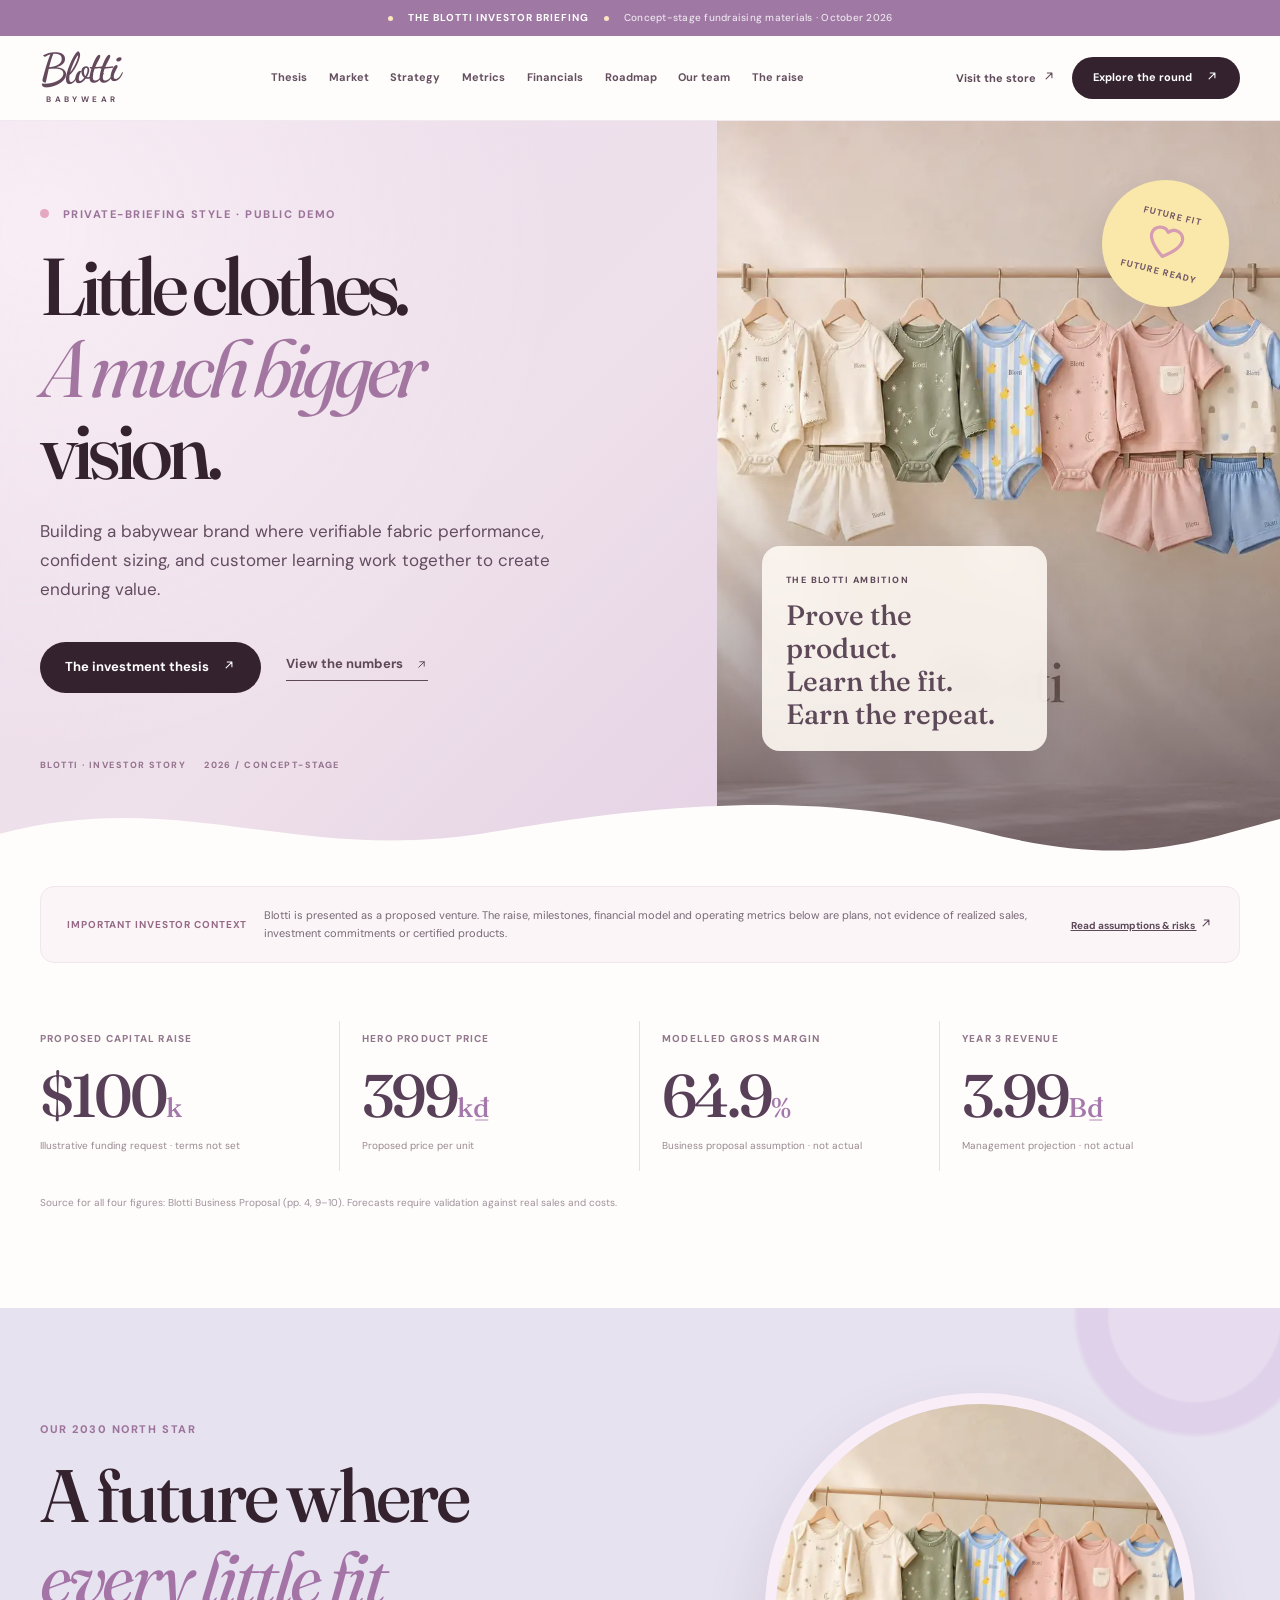
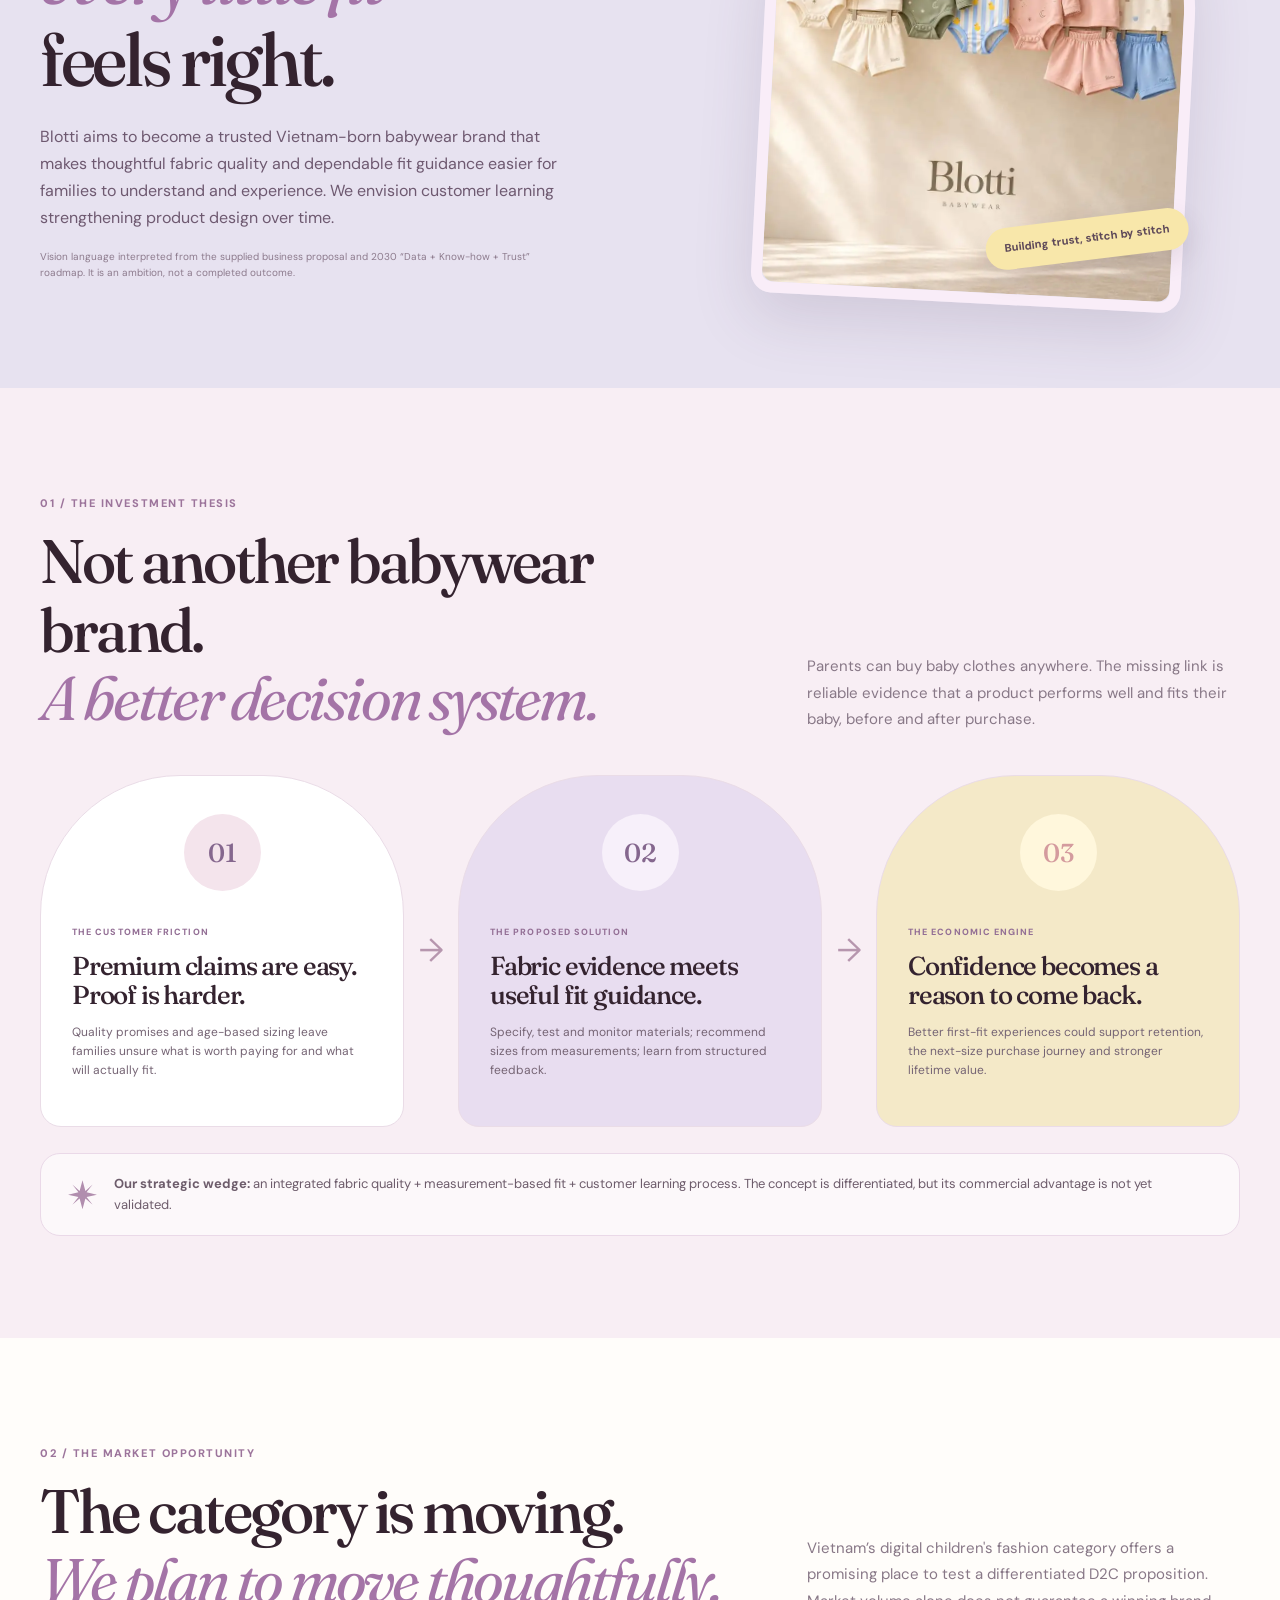
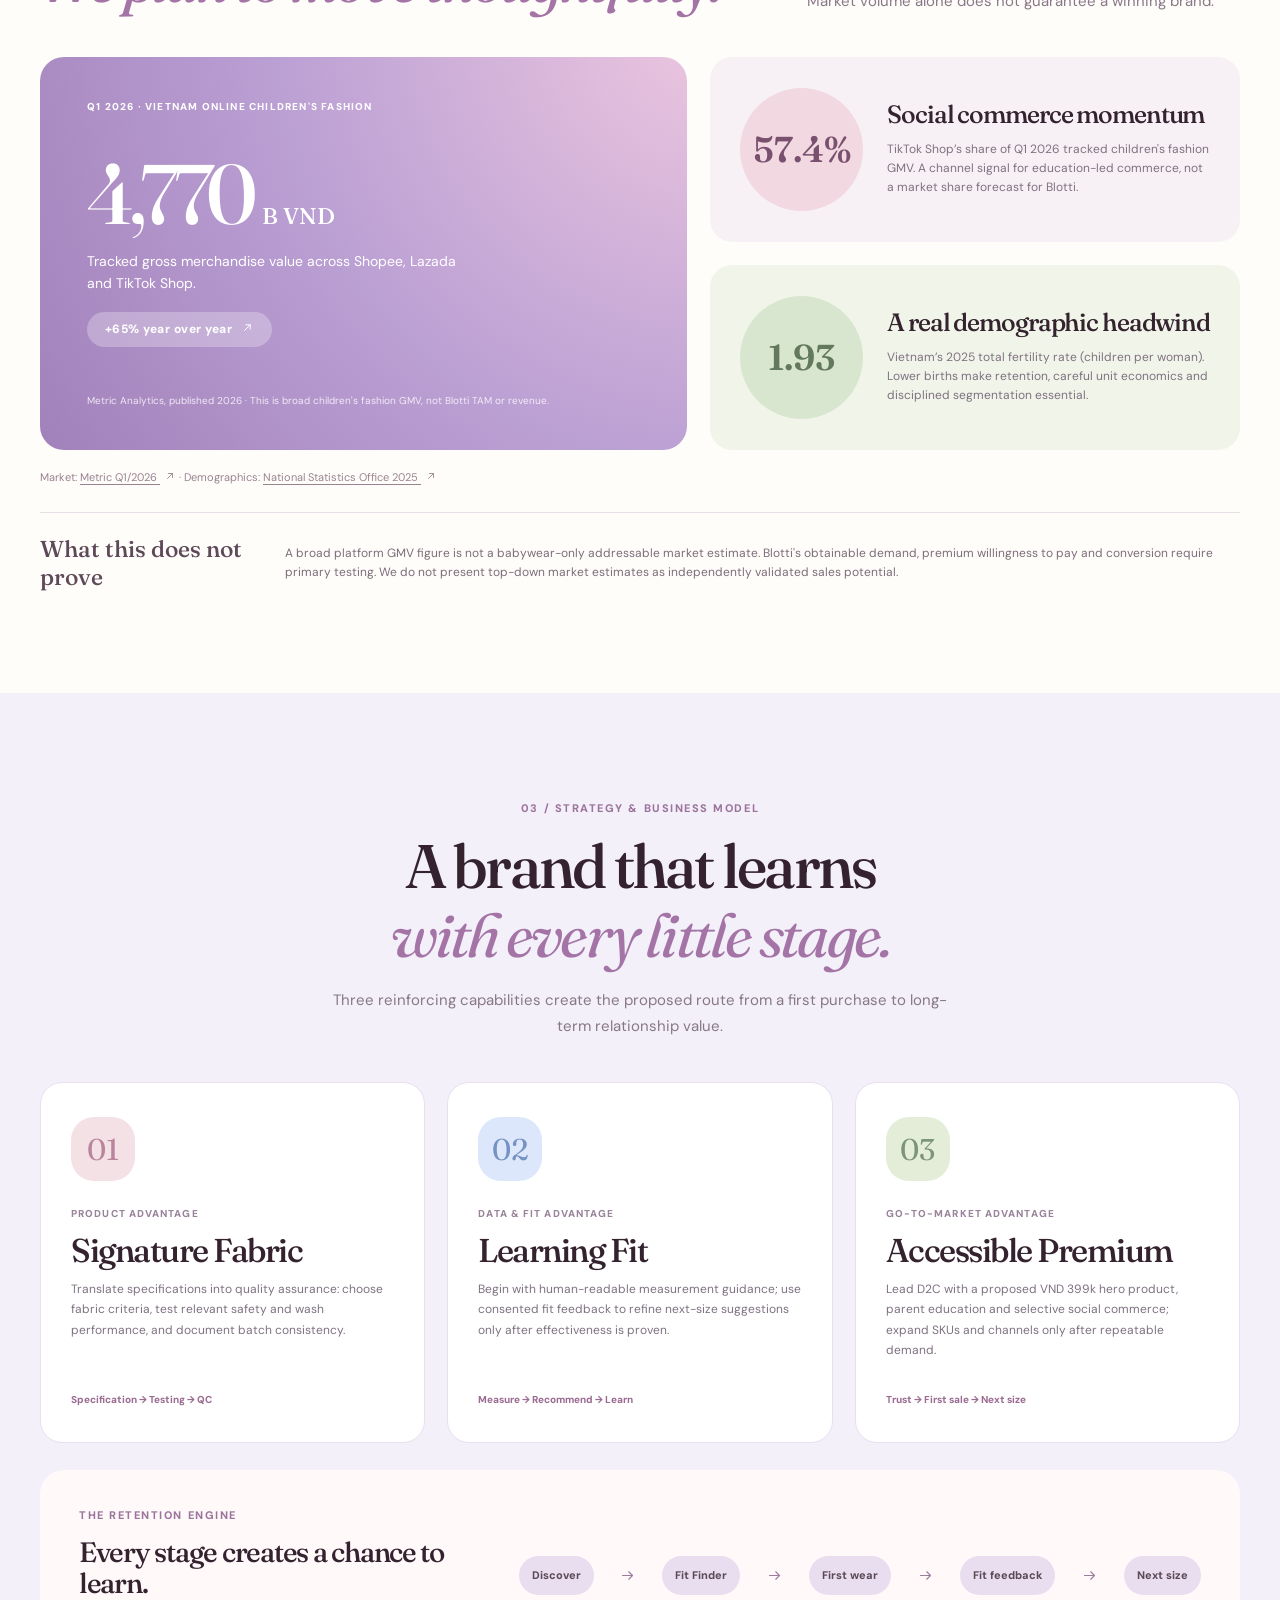
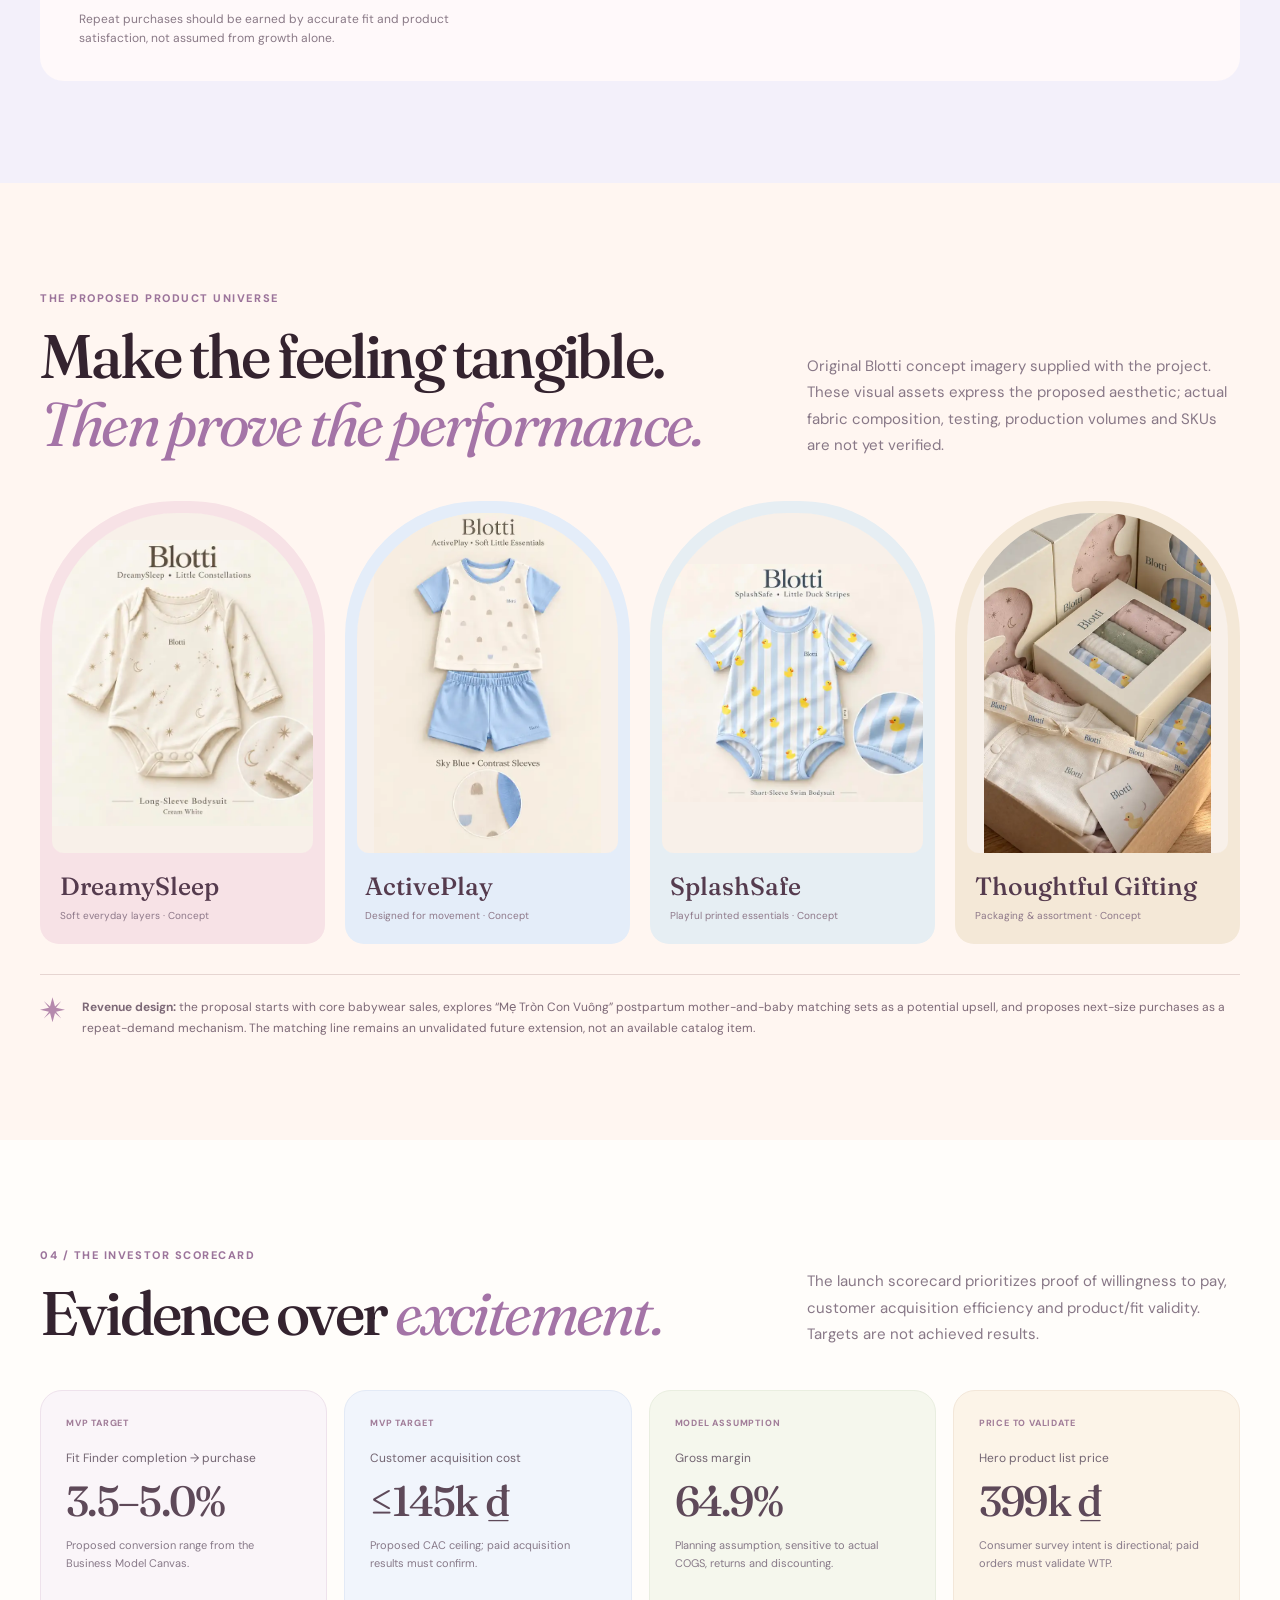
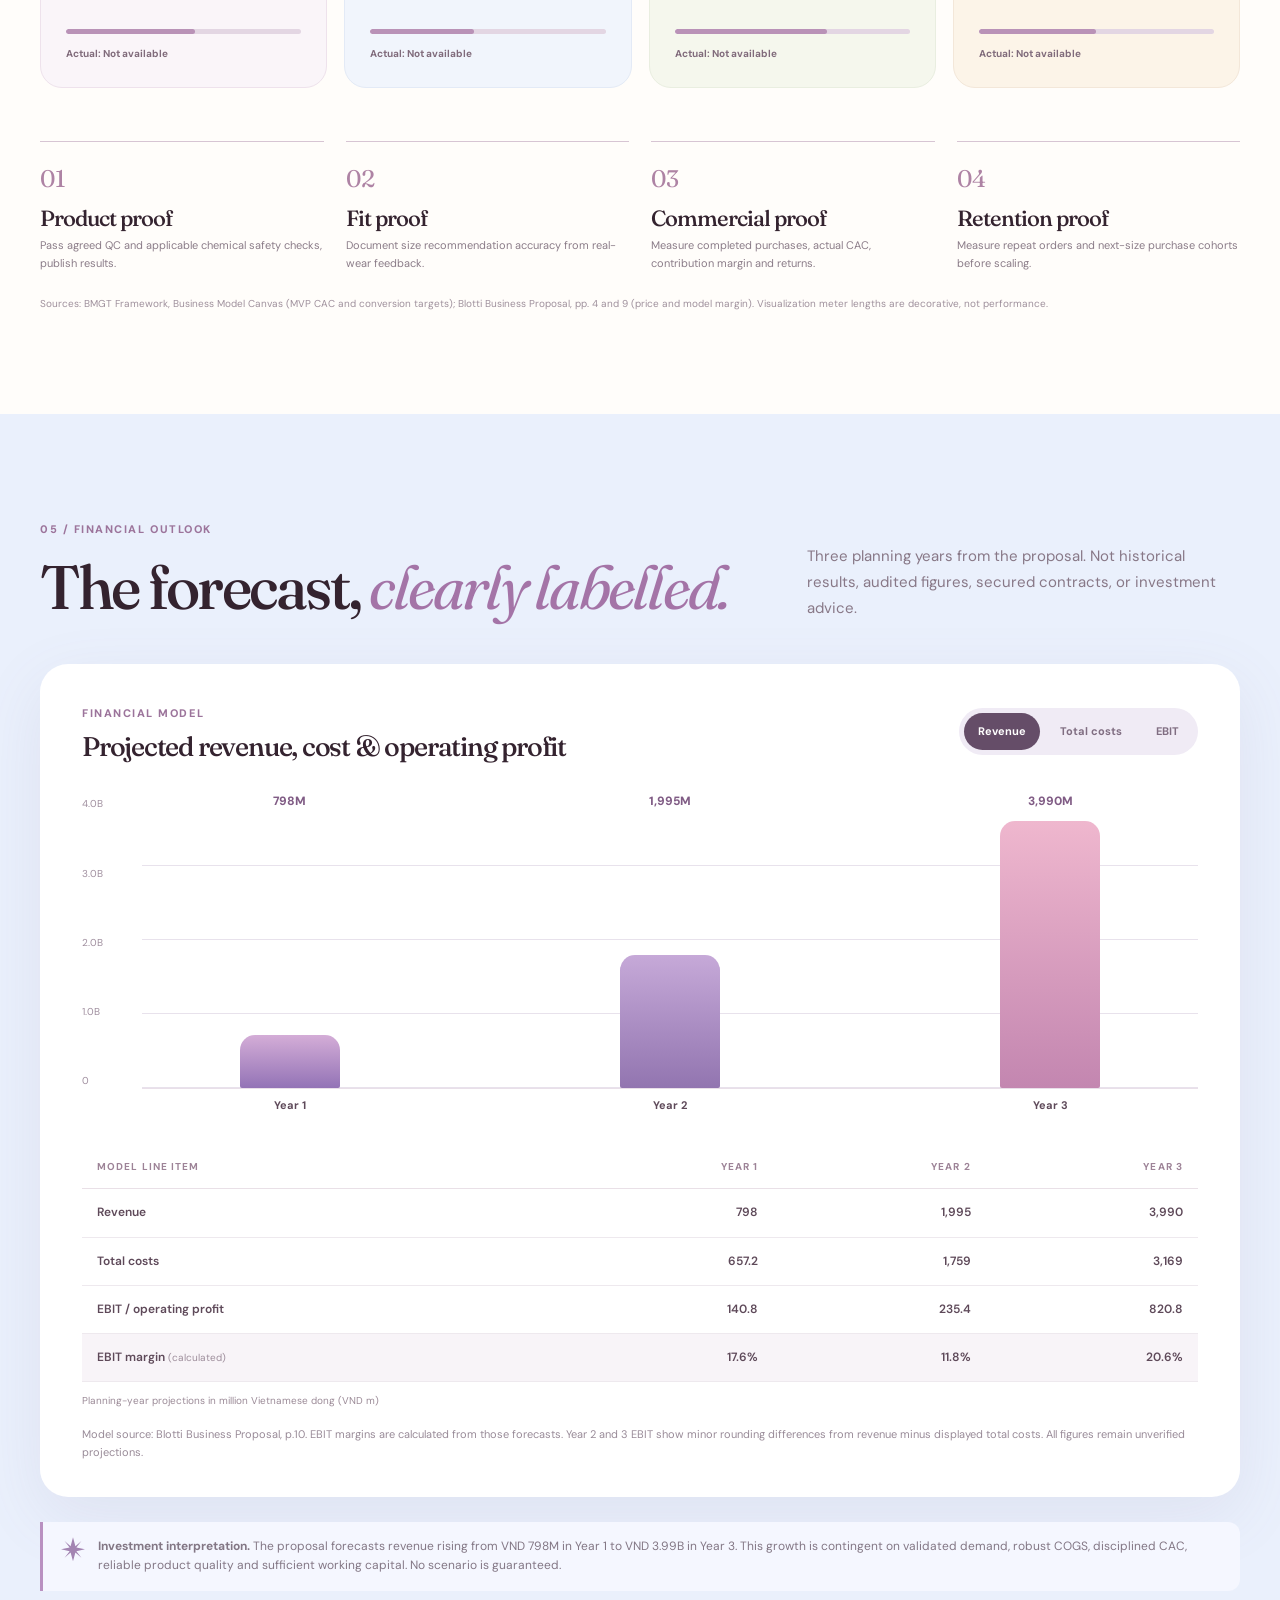
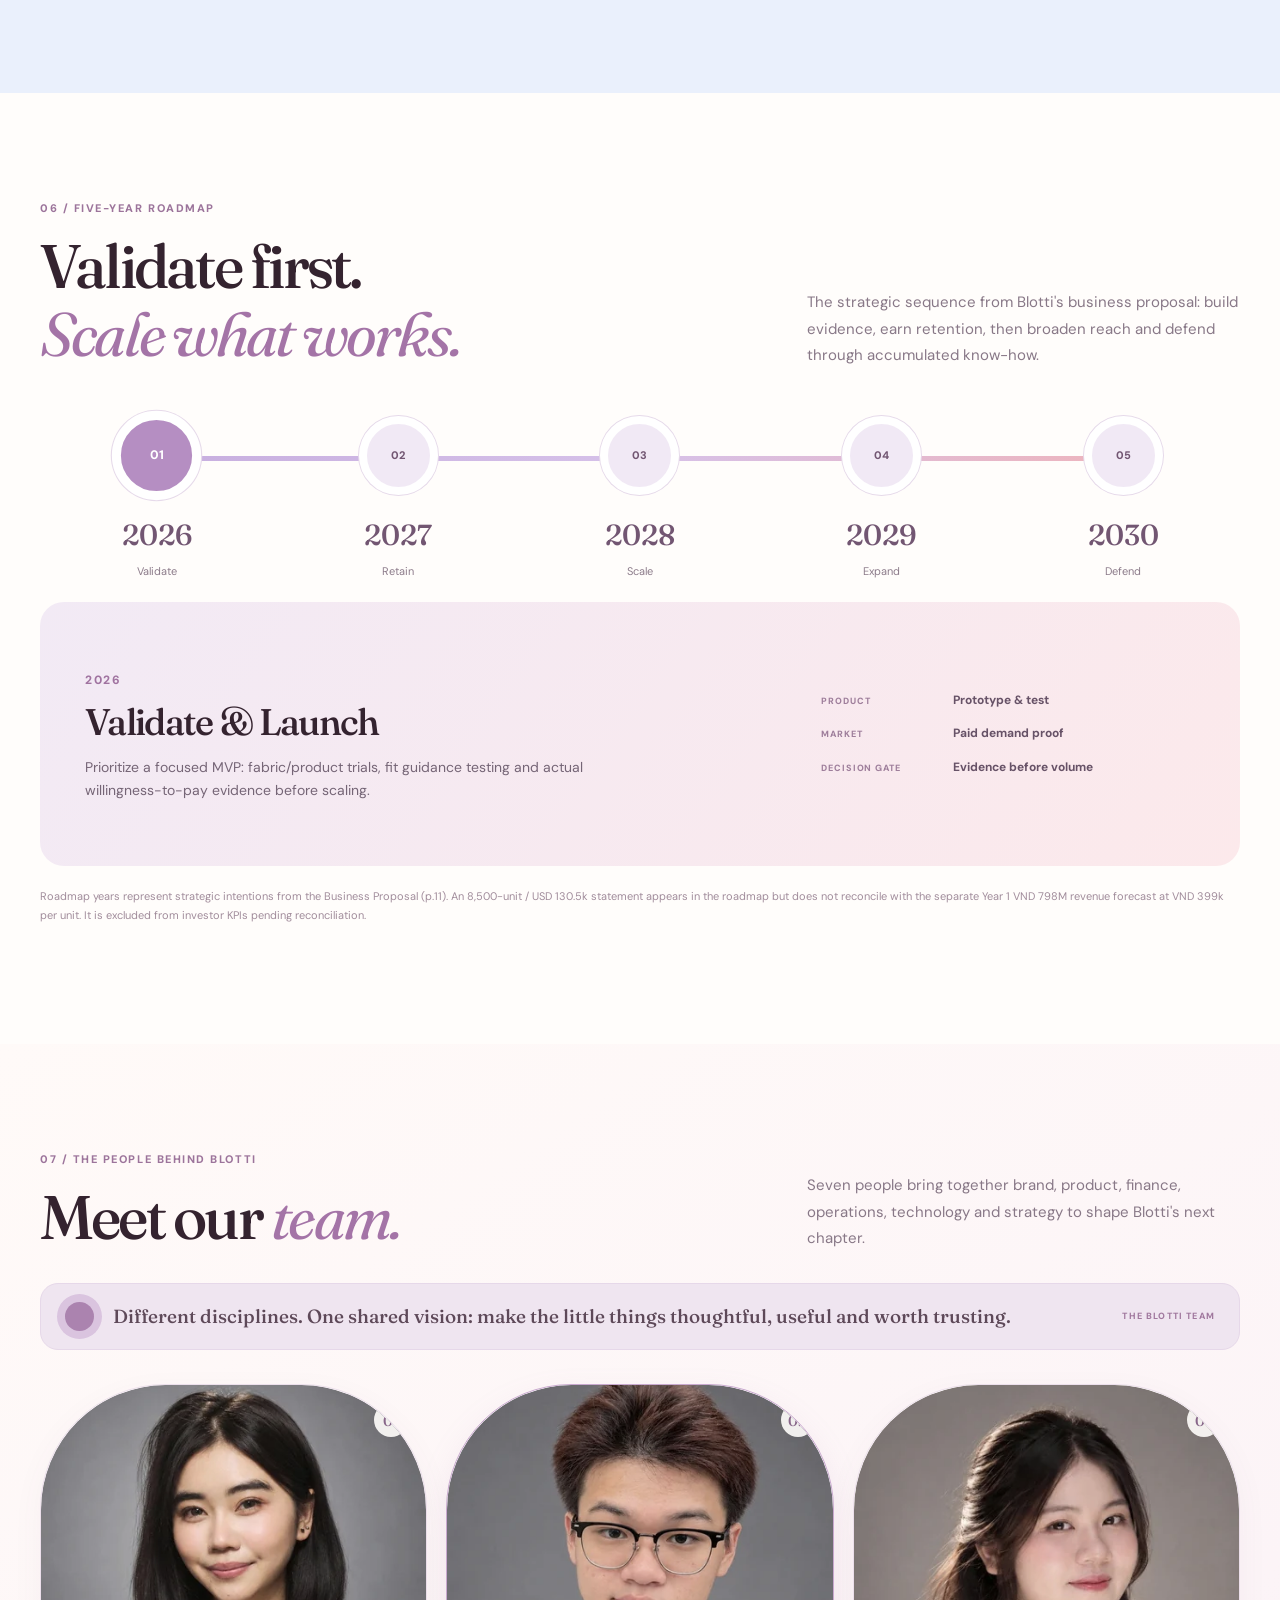
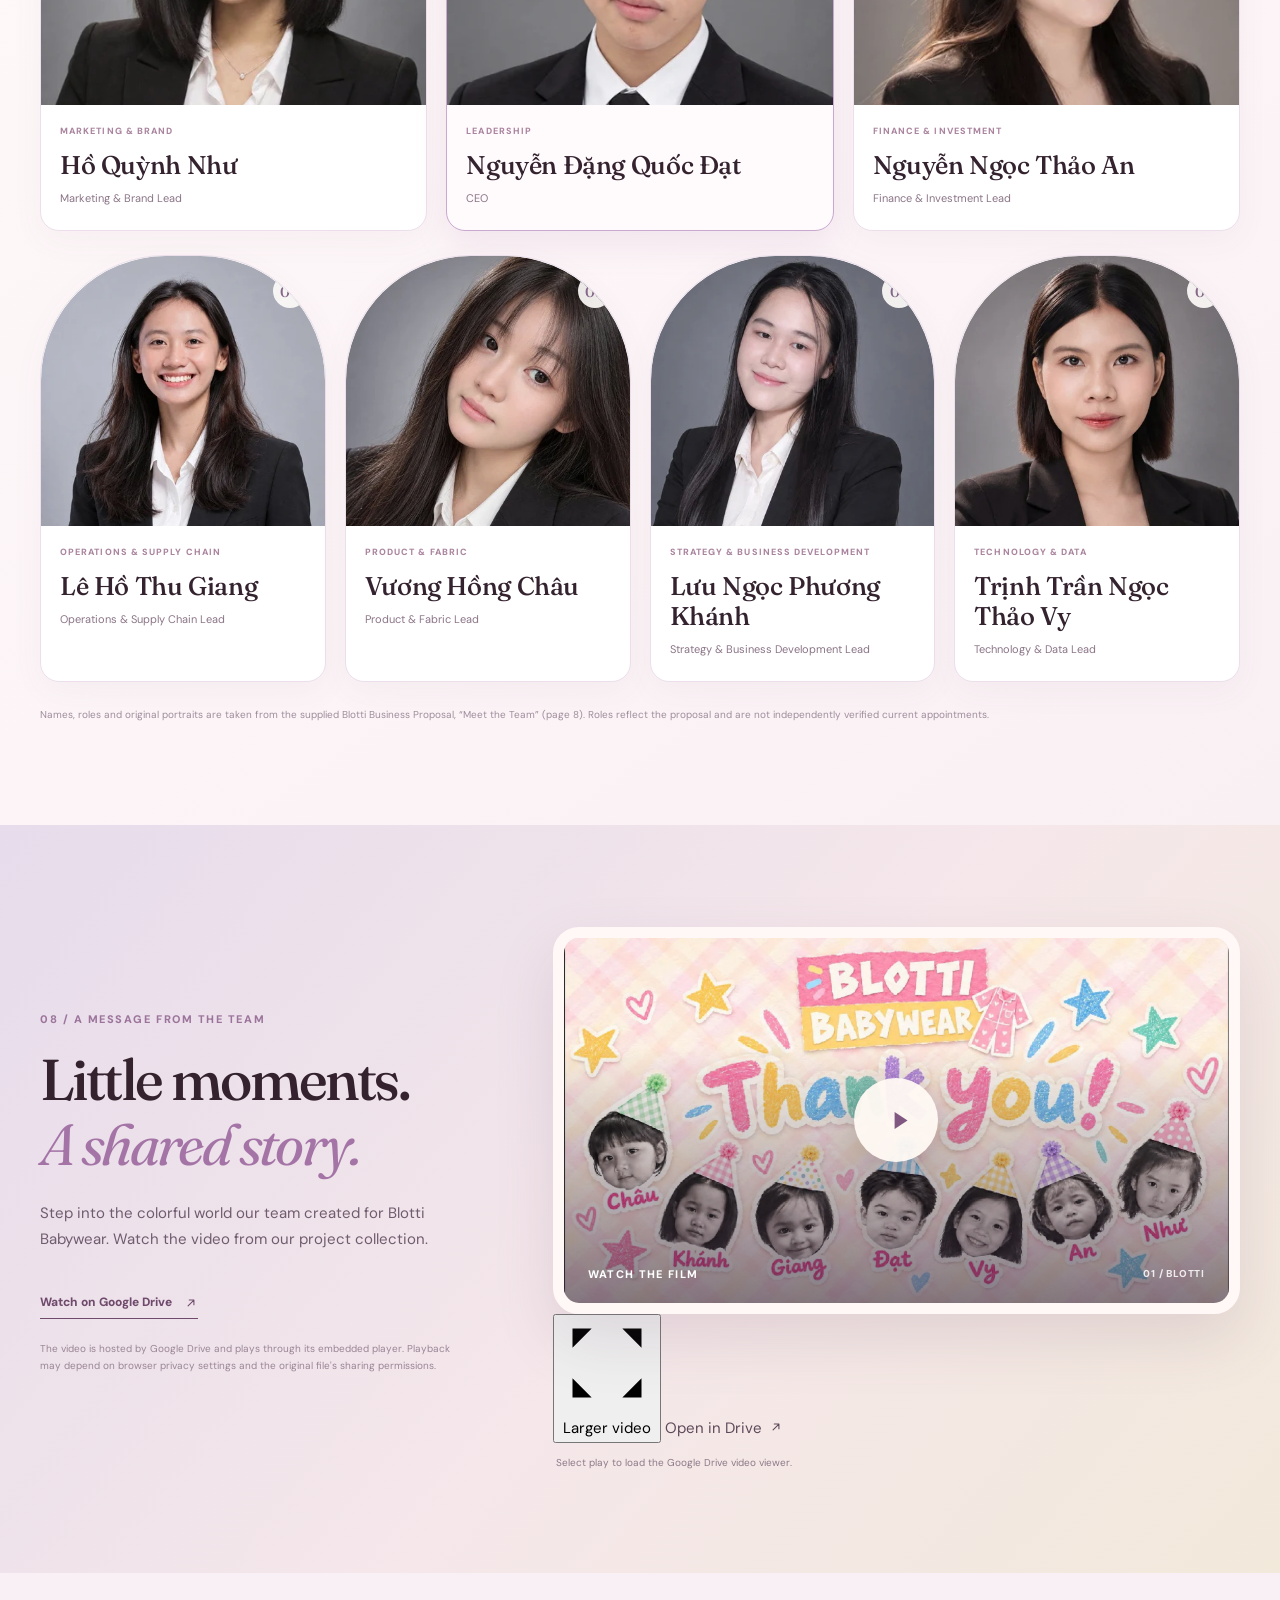
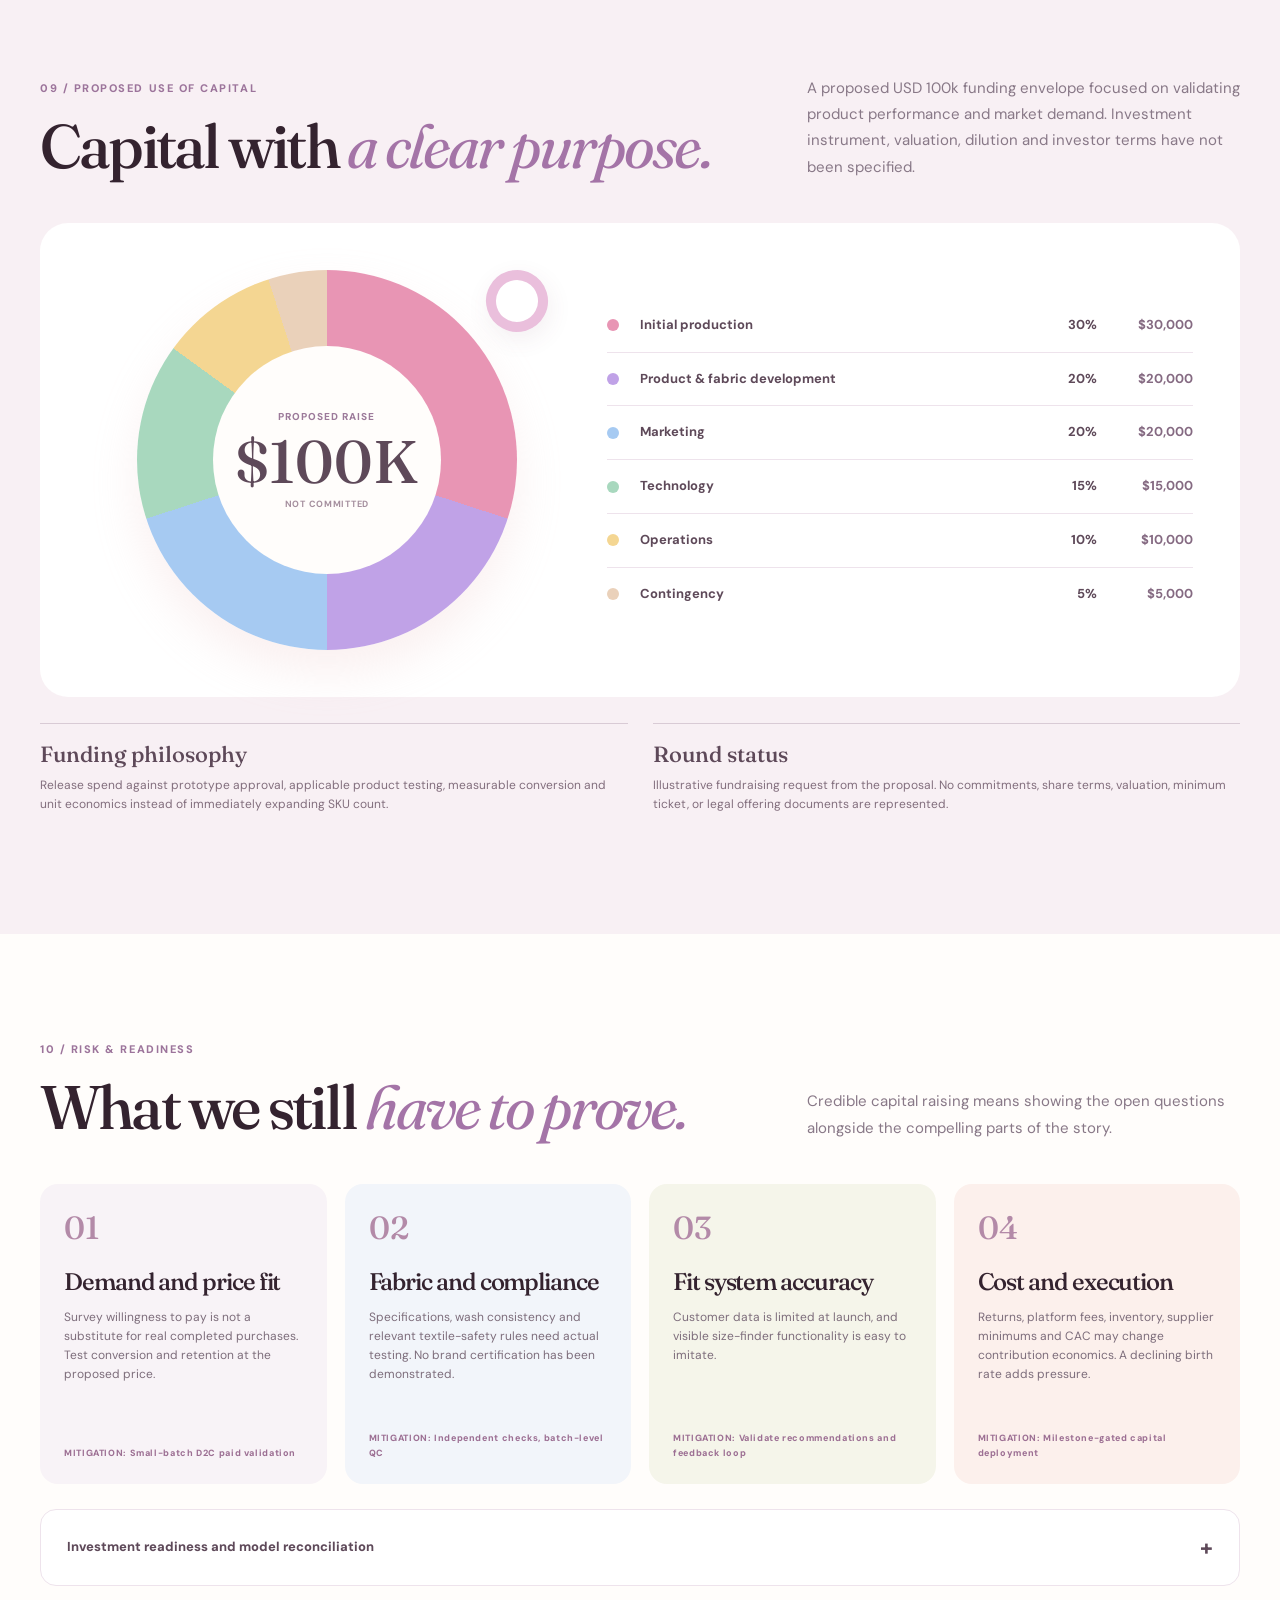
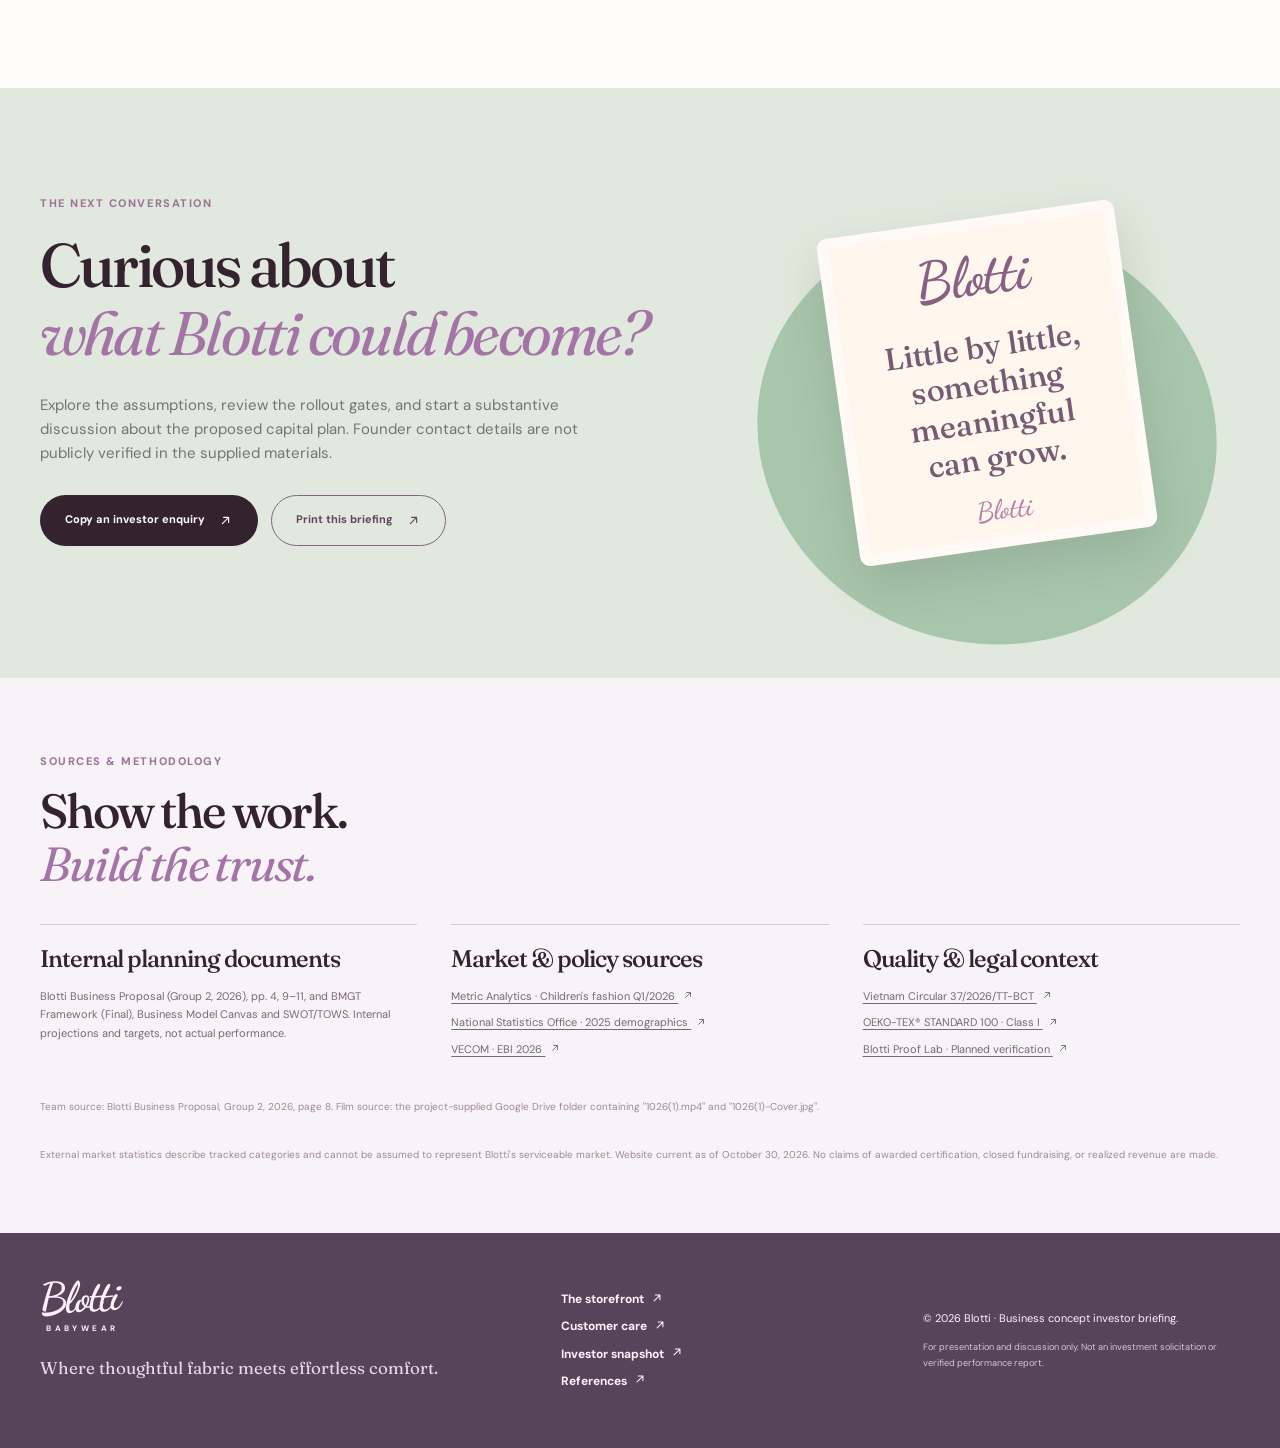
==== commit 74d75380: "fix: add mobile video enlarge action and direct Drive playback fallback" ====
--- a/investors.html
+++ b/investors.html
@@ -6,8 +6,8 @@
   <title>Invest in Blotti | Investor Briefing & Strategy</title>
   <link rel="preconnect" href="https://fonts.googleapis.com"><link rel="preconnect" href="https://fonts.gstatic.com" crossorigin>
   <link href="https://fonts.googleapis.com/css2?family=DM+Sans:wght@400;500;600;700;800&family=Dancing+Script:wght@500;600;700&family=Fraunces:opsz,wght,SOFT,WONK@9..144,400,30,1;9..144,500,30,1;9..144,600,30,1;9..144,700,30,1&display=swap" rel="stylesheet">
-  <link rel="stylesheet" href="styles.css?v=20261031-arrows3"><link rel="stylesheet" href="investors.css?v=20261031-teamfilm1">
-  <script src="investors.js?v=20261031-teamfilm1" defer></script>
+  <link rel="stylesheet" href="styles.css?v=20261031-arrows3"><link rel="stylesheet" href="investors.css?v=20261031-mobilefilm2">
+  <script src="investors.js?v=20261031-mobilefilm2" defer></script>
 </head>
 <body class="investor-page">
   <a class="skip-link" href="#main">Skip to content</a>
@@ -190,6 +190,13 @@
               <span class="inv-film-poster-label">WATCH THE FILM <span aria-hidden="true">01 / BLOTTI</span></span>
             </button>
           </div>
+          <div class="inv-film-player-actions" id="investorFilmActions" aria-label="Mobile video viewing options">
+            <button type="button" id="investorFilmExpand" class="inv-film-expand" aria-controls="investorFilmFrame" aria-pressed="false">
+              <svg viewBox="0 0 24 24" aria-hidden="true"><path d="M8 3H3v5M16 3h5v5M21 16v5h-5M3 16v5h5"/></svg>
+              <span id="investorFilmExpandText">Larger video</span>
+            </button>
+            <a class="inv-film-open-external" href="https://drive.google.com/file/d/1brvMZ4LMBH9ObX5ex9AN4tygYYxp3LxK/view" target="_blank" rel="noopener noreferrer">Open in Drive <svg class="blotti-arrow-icon" viewBox="0 0 24 24" aria-hidden="true"><path d="M7 17 17 7M9 7h8v8"/></svg></a>
+          </div>
           <p class="inv-film-inline-note">Select play to load the Google Drive video viewer.</p>
         </div>
       </div>
--- a/investors.css
+++ b/investors.css
@@ -123,3 +123,105 @@
   .inv-flywheel-steps .inv-flywheel-connector .blotti-arrow-icon{width:12px;height:12px;min-width:12px}
   .inv-hero-buttons .blotti-arrow-icon{width:14px;height:14px;min-width:14px}
 }
+
+
+/* MEET THE TEAM — portraits and names faithfully reproduced from proposal p.8 */
+.inv-team-section{background:linear-gradient(145deg,#fffaf8 0%,#fcf4f7 62%,#f9f0f4 100%)}
+.inv-team-section .inv-section-header{margin-bottom:32px}
+.inv-team-lead{display:flex;align-items:center;gap:19px;background:#efe5f0;border:1px solid #e6d8e9;border-radius:18px;padding:18px 24px;margin-bottom:34px}
+.inv-team-lead-mark{display:block;width:29px;height:29px;flex:0 0 29px;border-radius:50%;background:#ab83af;box-shadow:0 0 0 8px #dac4df}
+.inv-team-lead p{font:500 19px/1.35 var(--heading);margin:0;flex:1}
+.inv-team-lead>span:last-child{flex:0 0 auto;font-size:9px;font-weight:800;color:#a0789e;letter-spacing:.13em}
+.inv-team-grid{display:grid;grid-template-columns:repeat(12,minmax(0,1fr));gap:24px 19px}
+.inv-person-card{grid-column:span 3;display:flex;flex-direction:column;min-width:0;border:1px solid #ecdfeb;border-radius:125px 125px 19px 19px;background:#fff;overflow:hidden;box-shadow:0 10px 32px #7357740c;transition:transform .32s var(--ease),box-shadow .32s var(--ease)}
+.inv-person-card:nth-child(-n+3){grid-column:span 4}
+.inv-person-card:nth-child(4n+1) .inv-person-portrait{background:#f2e5ee}
+.inv-person-card:nth-child(4n+2) .inv-person-portrait{background:#e9e5f4}
+.inv-person-card:nth-child(4n+3) .inv-person-portrait{background:#f1ebe2}
+.inv-person-card:nth-child(4n+4) .inv-person-portrait{background:#e7edeb}
+.inv-person-card:hover{transform:translateY(-5px);box-shadow:0 20px 43px #7357741c}
+.inv-person-card--ceo{border-color:#c9a9cf;background:#fffafc;box-shadow:0 14px 32px #ad8cb025}
+.inv-person-portrait{height:270px;overflow:hidden;position:relative;border-radius:125px 125px 0 0}
+.inv-person-card:nth-child(-n+3) .inv-person-portrait{height:320px}
+.inv-person-portrait img{width:100%;height:100%;object-fit:cover;object-position:center 21%;transition:transform .55s var(--ease);filter:saturate(.9)}
+.inv-person-card:hover .inv-person-portrait img{transform:scale(1.04)}
+.inv-person-count{display:grid;place-items:center;position:absolute;top:18px;right:18px;width:34px;height:34px;background:#fffdfbe8;color:#876689;border-radius:50%;font:500 15px var(--heading)}
+.inv-person-details{padding:20px 19px 24px;flex:1;display:flex;flex-direction:column;min-width:0}
+.inv-person-discipline{font-size:9px;letter-spacing:.12em;font-weight:800;color:#aa849e;line-height:1.5}
+.inv-person-details h3{font:500 clamp(20px,2vw,27px)/1.17 var(--heading);margin:12px 0 9px;letter-spacing:-.015em;overflow-wrap:break-word}
+.inv-person-details p{font-size:11px;line-height:1.5;color:#8a7486;margin:0}
+.inv-team-source{margin:24px 0 0;font-size:10px;line-height:1.7;color:#9f8d9b}
+.inv-film-section{background:linear-gradient(130deg,#e6dceb 0%,#f5e7ea 54%,#f2e9db 100%)}
+.inv-film-layout{display:grid;grid-template-columns:minmax(0,.79fr) minmax(0,1.21fr);gap:clamp(25px,5vw,70px);align-items:center}
+.inv-film-intro{min-width:0}
+.inv-film-intro h2{font-size:clamp(3rem,4.5vw,5rem);margin:17px 0 23px;line-height:1.13}
+.inv-film-intro>p:not(.inv-film-caption){max-width:460px;font-size:15px;line-height:1.75;color:#705c6f}
+.inv-film-drive-link{display:inline-flex;align-items:center;gap:9px;border-bottom:1px solid currentColor;color:#6f4a6c;font-size:12px;font-weight:800;padding:6px 0;margin-top:17px;text-decoration:none}
+.inv-film-drive-link:hover{color:#a77caa}
+.inv-film-caption{max-width:420px;margin-top:22px!important;font-size:10px!important;line-height:1.65!important;color:#998596!important}
+.inv-film-display{min-width:0}
+.inv-film-frame{aspect-ratio:16/9;position:relative;overflow:hidden;border:11px solid #fff8f7;border-radius:26px;background:#f5e8de;box-shadow:0 25px 58px #76537027}
+.inv-film-poster{width:100%;height:100%;position:absolute;inset:0;padding:0;cursor:pointer;border:0;display:block;text-align:left;overflow:hidden;background:#f5e8de}
+.inv-film-poster img{position:absolute;inset:0;width:100%;height:100%;object-fit:cover;object-position:center;transition:transform .55s var(--ease)}
+.inv-film-poster:before{content:"";position:absolute;inset:30% 0 0;background:linear-gradient(transparent,#33263999);z-index:1;pointer-events:none}
+.inv-film-poster:hover img{transform:scale(1.04)}
+.inv-film-play{position:absolute;z-index:2;left:50%;top:50%;transform:translate(-50%,-50%);height:84px;width:84px;border-radius:50%;background:#fff9f4f2;box-shadow:0 10px 35px #5438503b;display:grid;place-items:center;color:#805780;transition:transform .2s var(--ease),background .2s}
+.inv-film-play svg{width:31px;height:31px;fill:currentColor;stroke:none;margin-left:5px}
+.inv-film-poster:hover .inv-film-play{transform:translate(-50%,-50%) scale(1.07);background:white}
+.inv-film-poster:focus-visible{outline:4px solid #9b70a7;outline-offset:-7px}
+.inv-film-poster-label{position:absolute;z-index:2;left:24px;right:24px;bottom:19px;display:flex;justify-content:space-between;gap:12px;color:white;font-size:11px;font-weight:800;letter-spacing:.12em}
+.inv-film-poster-label>span{opacity:.85;font-size:10px;letter-spacing:.08em}
+.inv-film-frame iframe{display:block;width:100%;height:100%;border:0;position:absolute;inset:0;background:#27212b}
+.inv-film-inline-note{margin:12px 3px 0;font-size:10px;color:#8c7988}
+@media(max-width:1120px){
+.inv-team-grid{gap:19px 14px}
+.inv-person-card:nth-child(-n+3) .inv-person-portrait{height:275px}
+.inv-person-portrait{height:245px}
+.inv-person-details{padding:17px 15px 22px}
+.inv-person-details h3{font-size:21px}
+}
+@media(max-width:900px){
+.inv-team-grid{grid-template-columns:repeat(2,minmax(0,1fr));gap:18px}
+.inv-person-card,.inv-person-card:nth-child(-n+3){grid-column:auto}
+.inv-person-portrait,.inv-person-card:nth-child(-n+3) .inv-person-portrait{height:315px}
+.inv-person-card:last-child{grid-column:span 2;display:grid;grid-template-columns:minmax(0,.45fr) minmax(0,.55fr);align-items:center;border-radius:150px 24px 24px 150px}
+.inv-person-card:last-child .inv-person-portrait{height:300px;border-radius:150px 0 0 150px}
+.inv-person-card:last-child .inv-person-details{padding:28px}
+.inv-film-layout{grid-template-columns:1fr;gap:27px}
+.inv-film-intro>p:not(.inv-film-caption){max-width:650px}
+.inv-film-caption{max-width:650px}
+}
+@media(max-width:650px){
+.inv-team-section,.inv-film-section{padding:70px 0}
+.inv-team-lead{padding:17px 16px;gap:13px;align-items:flex-start}
+.inv-team-lead-mark{width:18px;height:18px;flex-basis:18px;box-shadow:0 0 0 5px #dac4df;margin-top:4px}
+.inv-team-lead p{font-size:16px}
+.inv-team-lead>span:last-child{display:none}
+.inv-team-grid{gap:12px}
+.inv-person-card{border-radius:110px 110px 15px 15px}
+.inv-person-portrait,.inv-person-card:nth-child(-n+3) .inv-person-portrait{height:220px;border-radius:110px 110px 0 0}
+.inv-person-count{top:10px;right:10px;width:26px;height:26px;font-size:12px}
+.inv-person-details{padding:15px 12px 18px}
+.inv-person-discipline{font-size:8px;letter-spacing:.075em}
+.inv-person-details h3{font-size:19px;line-height:1.2;margin:9px 0 7px}
+.inv-person-details p{font-size:10px}
+.inv-person-card:last-child .inv-person-portrait{height:225px}
+.inv-person-card:last-child .inv-person-details{padding:20px}
+.inv-film-intro h2{font-size:clamp(2.8rem,10vw,4rem)}
+.inv-film-intro>p:not(.inv-film-caption){font-size:14px}
+.inv-film-frame{border-width:6px;border-radius:18px}
+.inv-film-play{height:60px;width:60px}
+.inv-film-play svg{width:24px;height:24px}
+.inv-film-poster-label{left:13px;right:13px;bottom:12px;font-size:9px}
+.inv-film-poster-label>span{font-size:9px}
+}
+@media(max-width:385px){
+.inv-person-portrait,.inv-person-card:nth-child(-n+3) .inv-person-portrait{height:195px}
+.inv-person-details h3{font-size:17px}
+.inv-person-card:last-child .inv-person-portrait{height:215px}
+.inv-person-card:last-child .inv-person-details{padding:14px}
+.inv-film-play{width:54px;height:54px}
+}
+@media(prefers-reduced-motion:reduce){
+.inv-person-card,.inv-person-portrait img,.inv-film-poster img,.inv-film-play{transition:none}
+}
